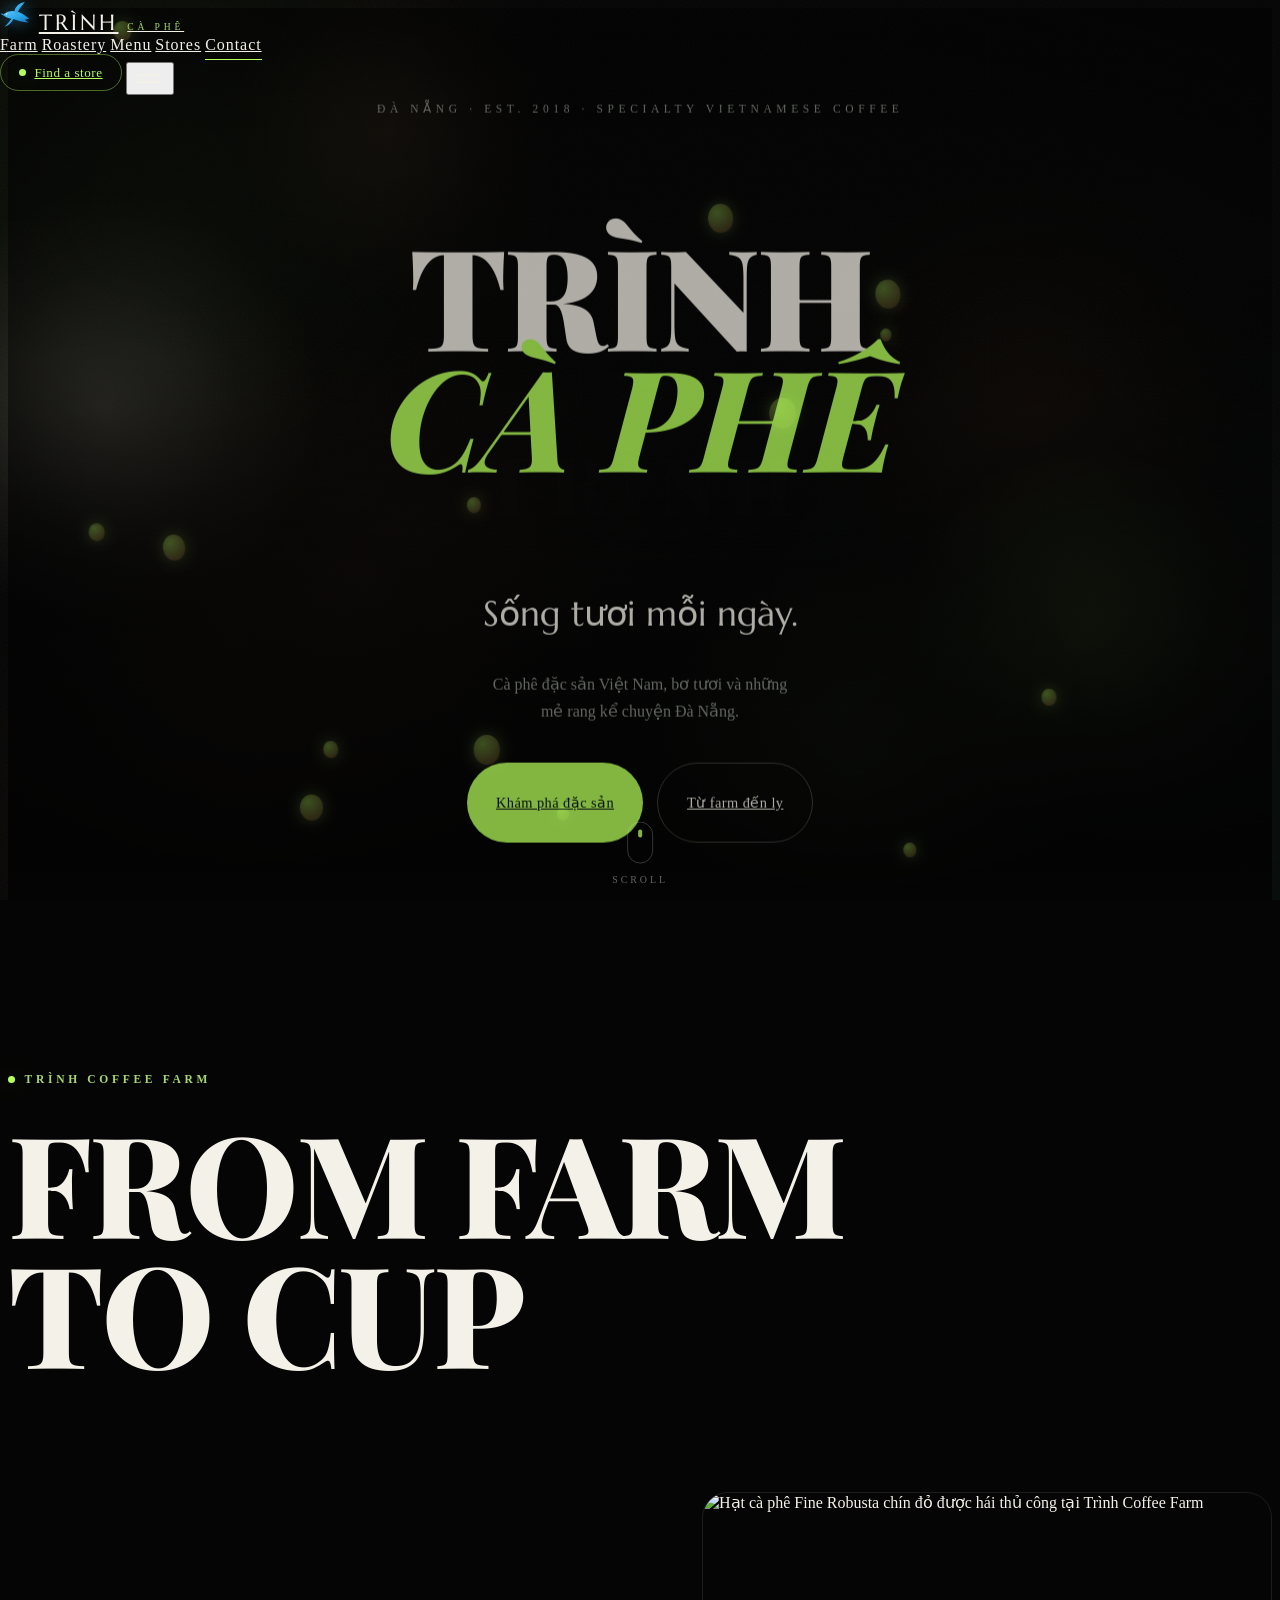
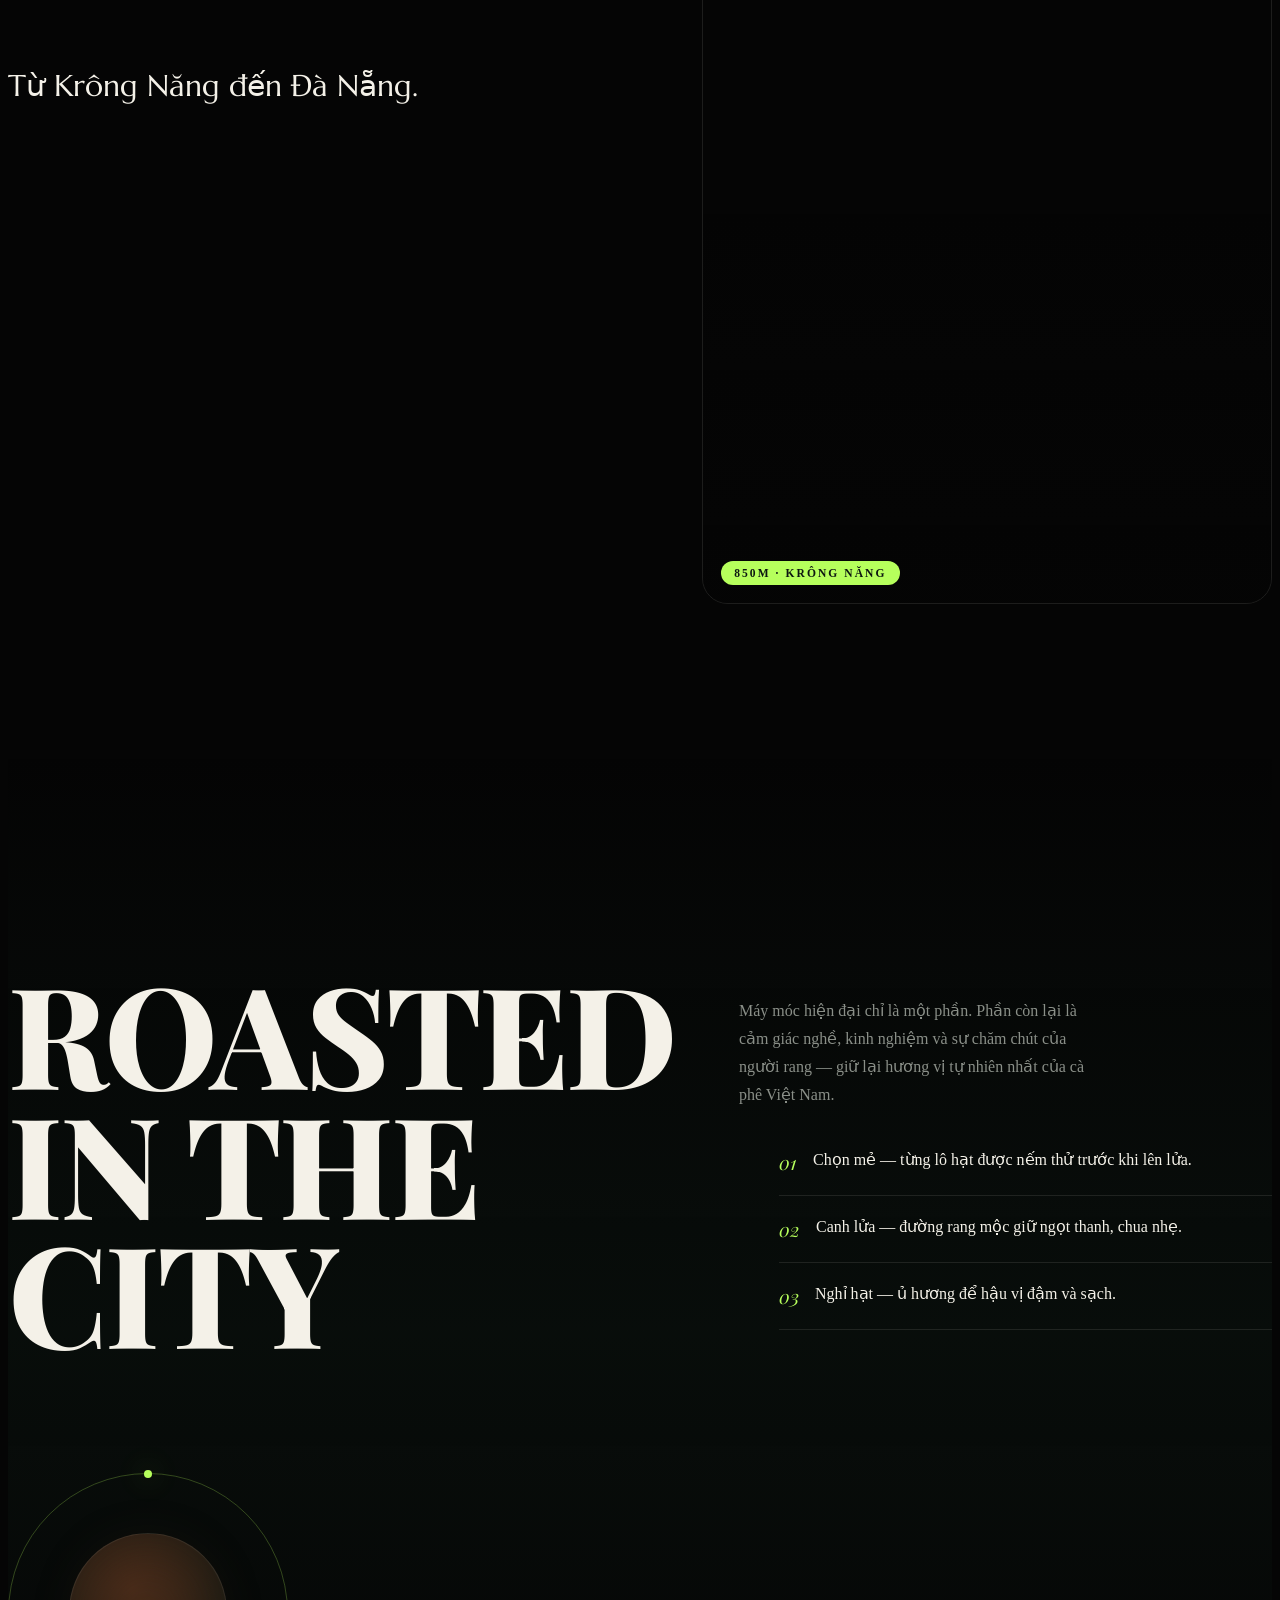
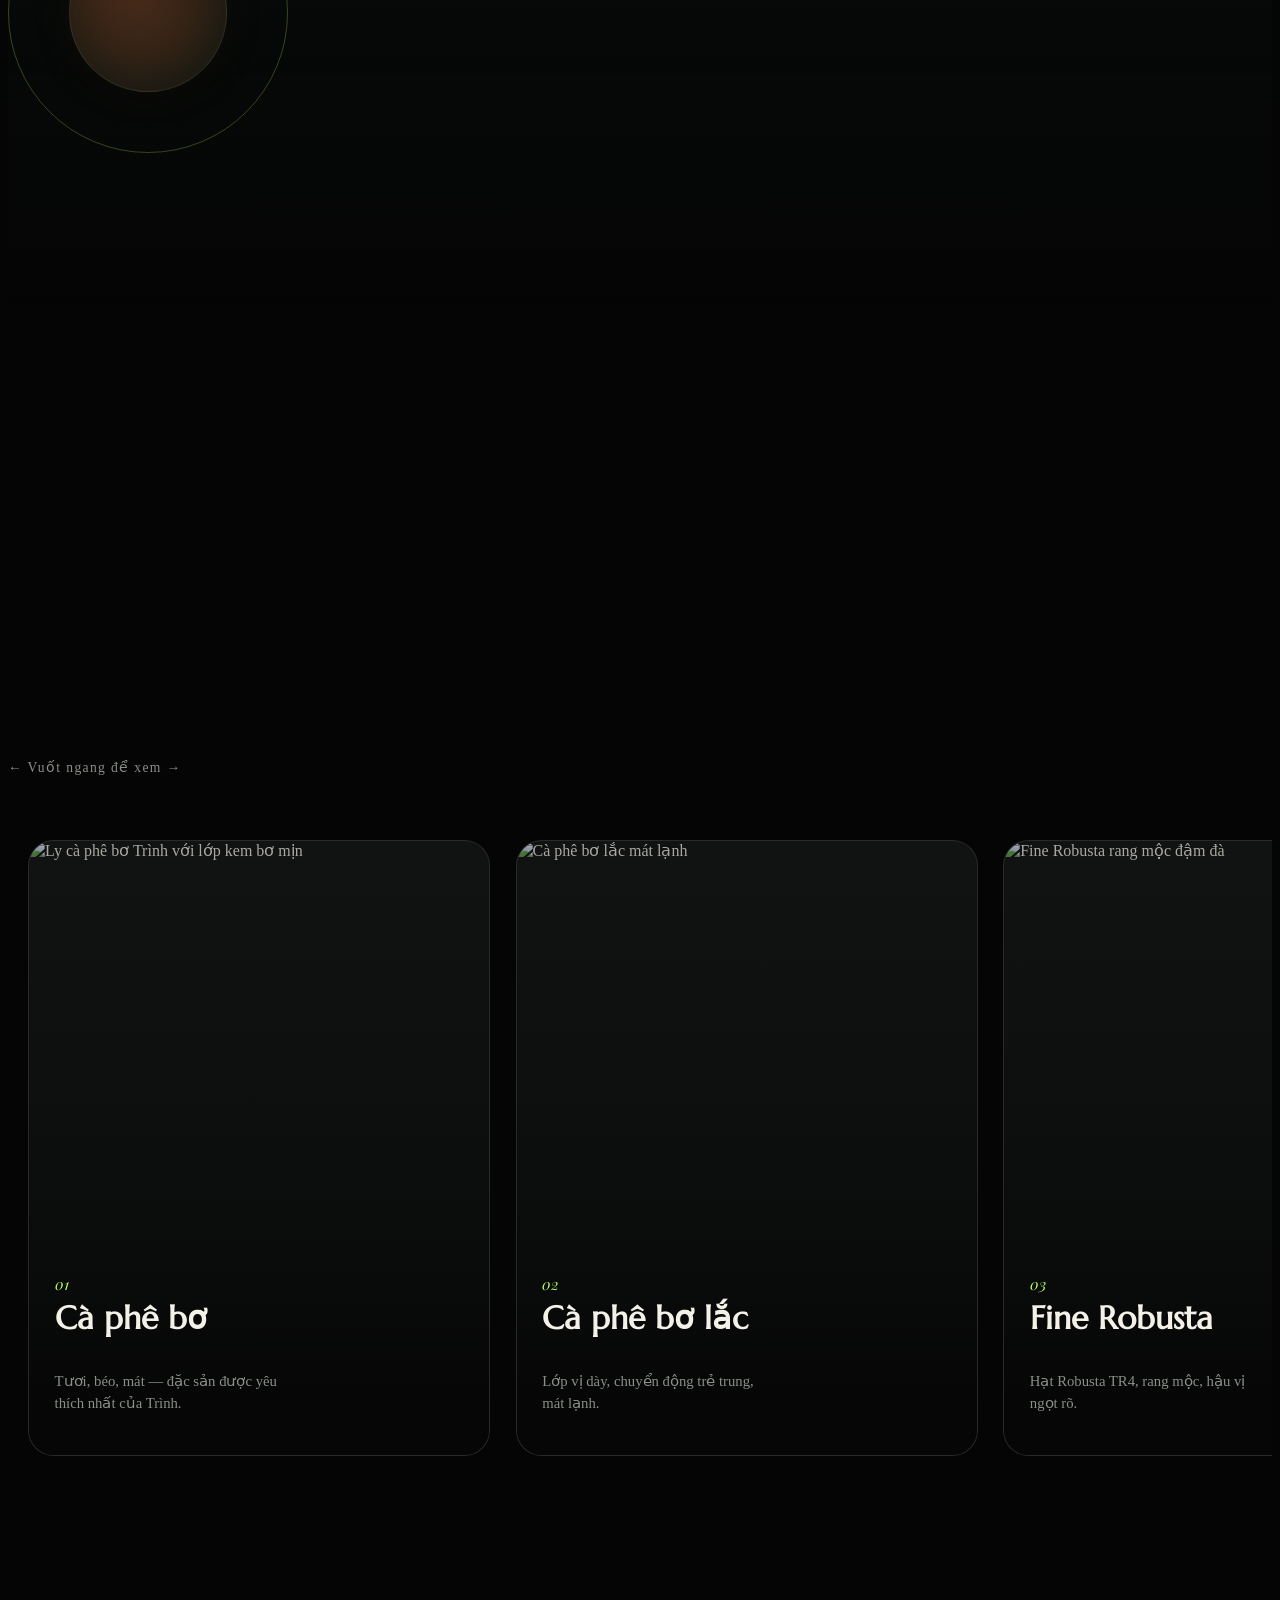
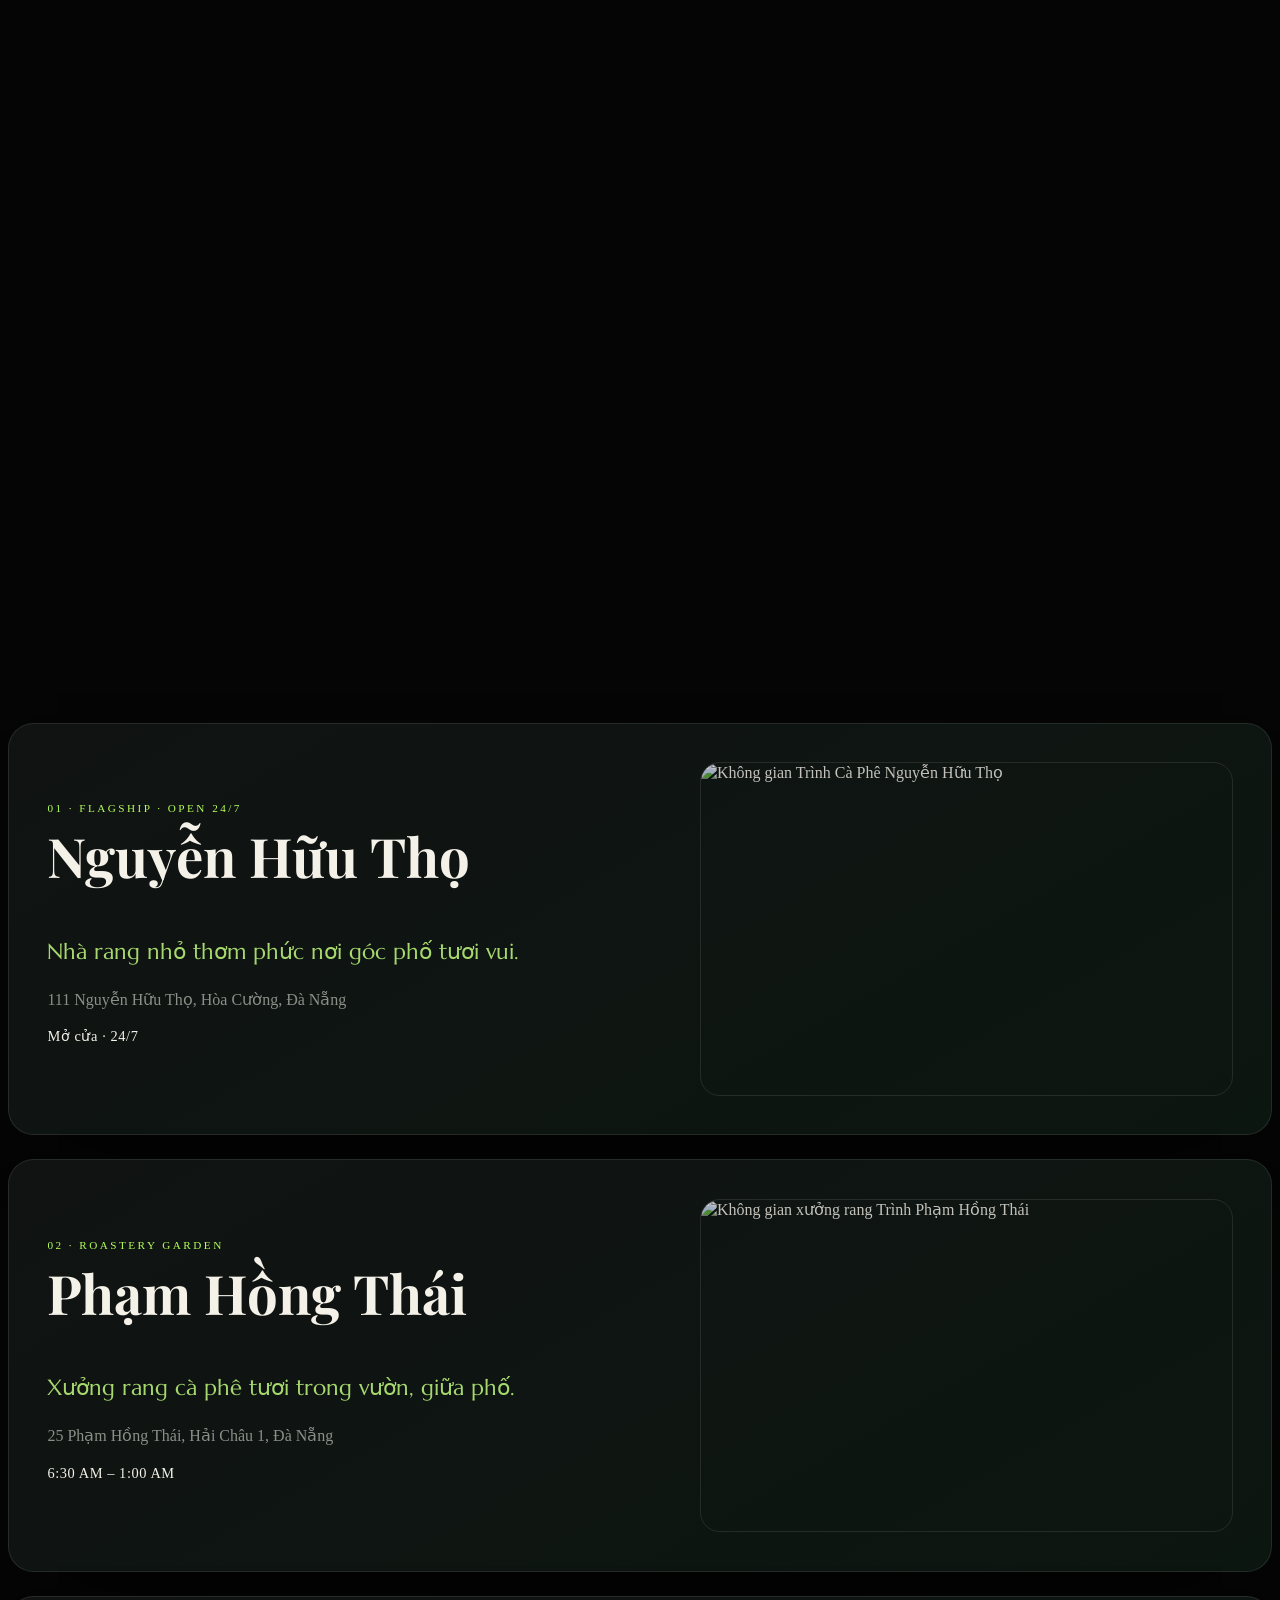
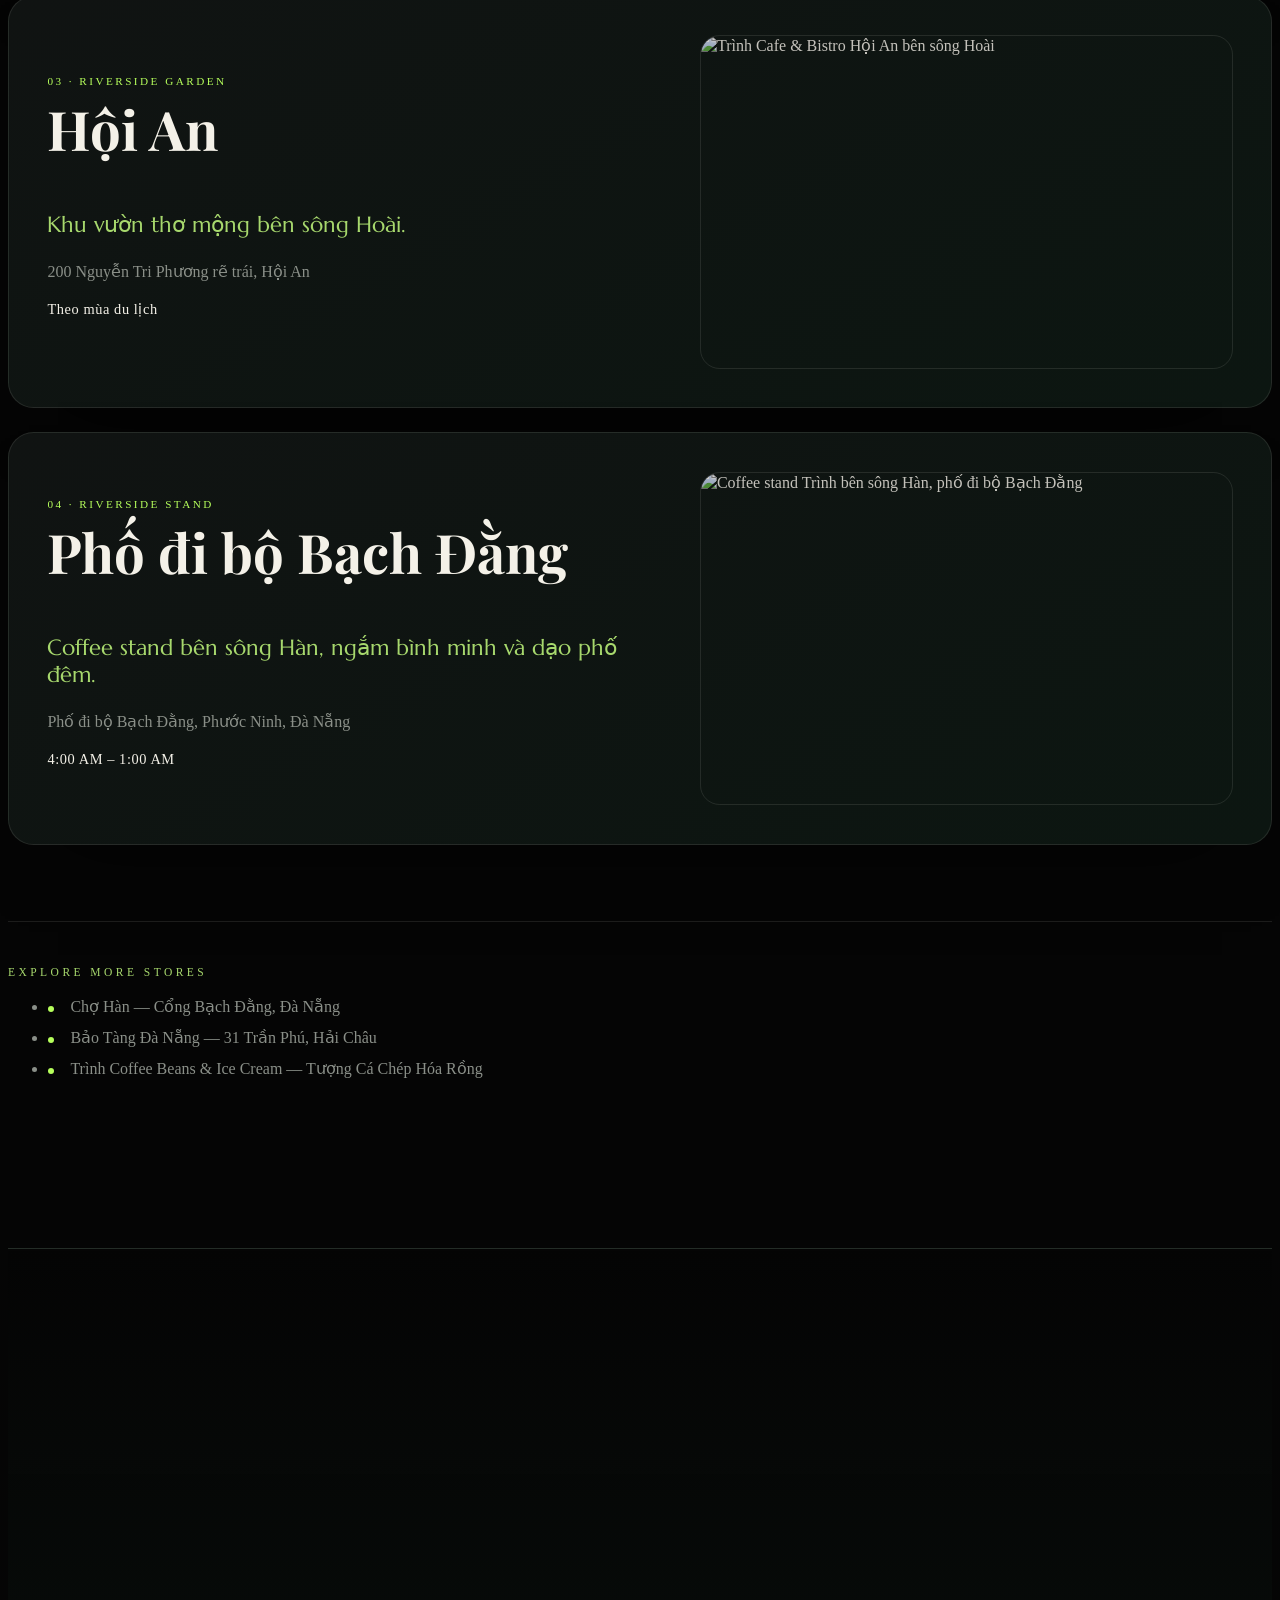
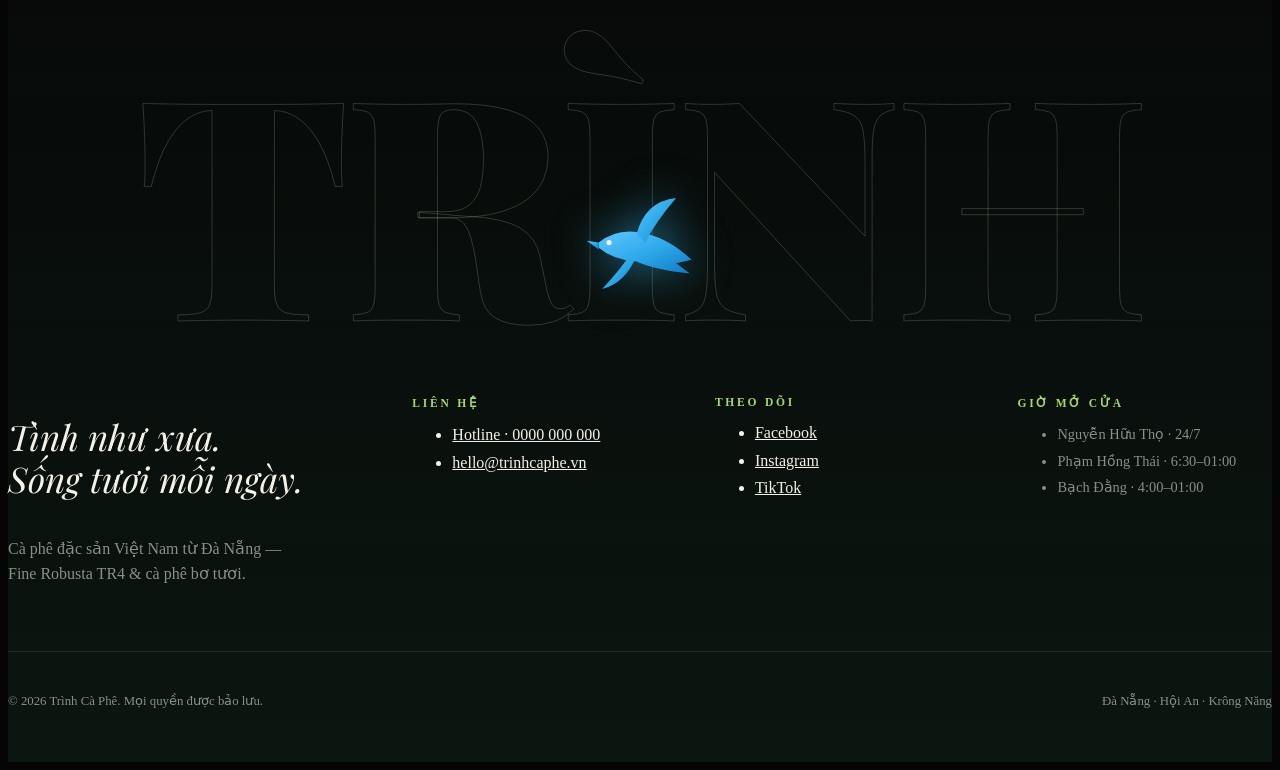
==== trinh-dark/index.html @ ba3a1cd0 "Update logo to Trình blue dove (matches real brand mark) - Redraw bird as flying blue dove (spread w" ====
<!DOCTYPE html>
<html lang="vi" class="dark">
<head>
  <meta charset="UTF-8" />
  <meta name="viewport" content="width=device-width, initial-scale=1.0" />
  <title>TRÌNH CÀ PHÊ — Sống tươi mỗi ngày</title>
  <meta name="description" content="Trình Cà Phê — cà phê đặc sản Việt Nam từ Đà Nẵng. Fine Robusta TR4, cà phê bơ tươi và những mẻ rang mộc kể chuyện. Tình như xưa, sống tươi mỗi ngày." />
  <meta name="theme-color" content="#050505" />

  <!-- Open Graph -->
  <meta property="og:title" content="TRÌNH CÀ PHÊ — Sống tươi mỗi ngày" />
  <meta property="og:description" content="Cà phê đặc sản Việt Nam từ Đà Nẵng. Fine Robusta TR4 · Cà phê bơ tươi." />
  <meta property="og:type" content="website" />

  <!-- Fonts: Playfair Display + Marcellus (display) · Inter (body) -->
  <link rel="preconnect" href="https://fonts.googleapis.com" />
  <link rel="preconnect" href="https://fonts.gstatic.com" crossorigin />
  <link href="https://fonts.googleapis.com/css2?family=Playfair+Display:ital,wght@0,400;0,500;0,600;0,700;0,800;0,900;1,400;1,500&family=Marcellus&family=Inter:wght@300;400;500;600&display=swap" rel="stylesheet" />

  <!-- Tailwind (prototype). Dark mode = class. -->
  <script src="https://cdn.tailwindcss.com"></script>
  <script>
    tailwind.config = {
      darkMode: 'class',
      theme: {
        extend: {
          colors: {
            ink:     { DEFAULT: '#050505', soft: '#101312' },
            moss:    { DEFAULT: '#15251D', deep: '#0C1611' },
            avocado: { neon: '#B6FF5C', soft: '#A7D86D' },
            coffee:  '#4A2C1A',
            cream:   '#F4F1E8',
            muted:   '#8A8F88',
          },
          fontFamily: {
            display: ['"Playfair Display"', 'serif'],
            marcellus: ['Marcellus', 'serif'],
            sans: ['Inter', 'system-ui', 'sans-serif'],
          },
          maxWidth: { content: '1320px' },
        },
      },
    };
  </script>

  <link rel="stylesheet" href="style.css" />
  <!-- No-JS fallback: hide preloader so content is never blocked -->
  <noscript><style>#preloader{display:none!important}[data-fx]{opacity:1!important;transform:none!important}</style></noscript>
</head>

<body class="bg-ink text-cream font-sans antialiased">

  <!-- Skip link -->
  <a href="#hero" class="skip-link">Bỏ qua tới nội dung</a>

  <!-- ============================================================
       SVG SPRITE · Logo con chim xanh đặc trưng (placeholder gốc — thay asset thật sau)
       ============================================================ -->
  <svg style="position:absolute;width:0;height:0;overflow:hidden" aria-hidden="true" focusable="false">
    <defs>
      <linearGradient id="trinhBirdGrad" x1="0" y1="0" x2="1" y2="1">
        <stop offset="0" stop-color="#5CC8FF" />
        <stop offset="0.55" stop-color="#2BA6E8" />
        <stop offset="1" stop-color="#1179C4" />
      </linearGradient>
      <!-- Chim bồ câu xanh đang bay (dựng lại theo logo Trình) -->
      <symbol id="trinh-bird" viewBox="0 0 64 64">
        <!-- cánh dưới (xoè xuống-trái) -->
        <path d="M30 38 Q23 54 10 57 Q21 45 27 36 Z" fill="url(#trinhBirdGrad)" />
        <!-- thân + đầu + đuôi chẻ -->
        <path d="M8 30 Q18 22 31 24 Q47 26 62 40 L53 42 L61 48 Q41 46 30 41 Q16 40 8 33 Z" fill="url(#trinhBirdGrad)" />
        <!-- cánh trên (xoè lên) -->
        <path d="M30 25 Q35 6 53 4 Q41 18 35 30 Z" fill="url(#trinhBirdGrad)" />
        <!-- mỏ -->
        <path d="M8 30 L1 29 L8 34 Z" fill="url(#trinhBirdGrad)" />
        <!-- mắt -->
        <circle cx="14" cy="30" r="1.5" fill="#F4F1E8" />
      </symbol>
    </defs>
  </svg>

  <!-- ============================================================
       0 · PRELOADER
       ============================================================ -->
  <div id="preloader" class="preloader" aria-hidden="true">
    <div class="preloader__inner">
      <span class="preloader__bird" data-preloader-bird>
        <svg viewBox="0 0 64 64"><use href="#trinh-bird"></use></svg>
      </span>
      <div class="preloader__word" data-preloader-word>
        <span>T</span><span>R</span><span>Ì</span><span>N</span><span>H</span>
      </div>
      <div class="preloader__bar"><span data-preloader-bar></span></div>
    </div>
  </div>

  <!-- Ambient neon glow layers + animated coffee/butter blobs (fixed, behind content) -->
  <div class="ambient" aria-hidden="true">
    <canvas class="ambient__fluid" data-fluid></canvas>
    <span class="ambient__glow ambient__glow--1"></span>
    <span class="ambient__glow ambient__glow--2"></span>
    <span class="ambient__grain"></span>
  </div>

  <!-- ============================================================
       1 · HEADER
       ============================================================ -->
  <header id="header" class="site-header" data-header>
    <div class="mx-auto flex max-w-content items-center justify-between px-5 py-4 md:px-10">
      <a href="#hero" class="logo" aria-label="Trình Cà Phê — về đầu trang">
        <span class="logo__bird"><svg viewBox="0 0 64 64"><use href="#trinh-bird"></use></svg></span>
        <span class="logo__mark">TRÌNH</span>
        <span class="logo__sub">CÀ&nbsp;PHÊ</span>
      </a>

      <nav class="hidden items-center gap-9 text-sm md:flex" aria-label="Điều hướng chính">
        <a class="nav-link" href="#farm">Farm</a>
        <a class="nav-link" href="#roastery">Roastery</a>
        <a class="nav-link" href="#menu">Menu</a>
        <a class="nav-link" href="#stores">Stores</a>
        <a class="nav-link" href="#footer">Contact</a>
      </nav>

      <a href="#stores" class="cta-pill hidden md:inline-flex">
        <span class="cta-pill__dot"></span> Find a store
      </a>

      <button id="navToggle" class="nav-toggle md:hidden" aria-label="Mở menu" aria-expanded="false" aria-controls="mobileNav">
        <span></span><span></span>
      </button>
    </div>

    <!-- Mobile nav -->
    <div id="mobileNav" class="mobile-nav md:hidden" hidden>
      <nav class="flex flex-col gap-1 px-6 py-6" aria-label="Menu di động">
        <a class="mobile-nav__link" href="#farm">Farm</a>
        <a class="mobile-nav__link" href="#roastery">Roastery</a>
        <a class="mobile-nav__link" href="#menu">Menu</a>
        <a class="mobile-nav__link" href="#stores">Stores</a>
        <a class="mobile-nav__link" href="#footer">Contact</a>
        <a class="cta-pill mt-4 self-start" href="#stores"><span class="cta-pill__dot"></span> Find a store</a>
      </nav>
    </div>
  </header>

  <main>
    <!-- ============================================================
         2 · HERO
         ============================================================ -->
    <section id="hero" class="hero" data-hero>
      <!-- Background layer (zoom-in parallax) -->
      <div class="hero__bg" data-hero-bg aria-hidden="true">
        <img
          src="https://images.unsplash.com/photo-1447933601403-0c6688de566e?auto=format&fit=crop&w=2000&q=70"
          alt="" width="2000" height="1333" loading="eager" fetchpriority="high" />
        <div class="hero__scrim"></div>
      </div>

      <!-- Floating coffee beans / orbs (parallax particles) -->
      <div class="hero__particles" data-particles aria-hidden="true"></div>

      <!-- Content -->
      <div class="hero__content" data-hero-content>
        <p class="hero__eyebrow" data-fx="fade">Đà Nẵng · Est. 2018 · Specialty Vietnamese Coffee</p>
        <h1 class="hero__title">
          <span class="hero__title-line" data-fx="line">TRÌNH</span>
          <span class="hero__title-line hero__title-line--accent" data-fx="line">CÀ&nbsp;PHÊ</span>
        </h1>
        <p class="hero__slogan" data-fx="fade">Sống tươi mỗi ngày.</p>
        <p class="hero__lede" data-fx="fade">
          Cà phê đặc sản Việt Nam, bơ tươi và những mẻ rang kể chuyện Đà Nẵng.
        </p>
        <div class="hero__actions" data-fx="fade">
          <a href="#menu" class="btn btn--solid">Khám phá đặc sản</a>
          <a href="#farm" class="btn btn--ghost">Từ farm đến ly</a>
        </div>
      </div>

      <div class="hero__scrollcue" data-hero-content aria-hidden="true">
        <span class="hero__scrollcue-track"><span class="hero__scrollcue-dot"></span></span>
        <span class="hero__scrollcue-label">Scroll</span>
      </div>
    </section>

    <!-- ============================================================
         3 · FARM — From farm to cup
         ============================================================ -->
    <section id="farm" class="farm section">
      <div class="mx-auto max-w-content px-5 md:px-10">
        <header class="farm__head">
          <p class="kicker" data-fx="reveal"><span class="kicker__dot"></span> Trình Coffee Farm</p>
          <h2 class="display-xl" data-fx="reveal">
            FROM <span class="text-avocado-neon italic font-display">farm</span><br />TO CUP
          </h2>
        </header>

        <div class="farm__grid">
          <div class="farm__copy" data-reveal-group>
            <p class="lead" data-fx="reveal">Từ Krông Năng đến Đà Nẵng.</p>
            <p class="body" data-fx="reveal">
              Fine Robusta TR4, hái chín đỏ thủ công, sơ chế tự nhiên có lên men yếm khí,
              rồi rang mộc để giữ trọn vị <em>ngọt thanh, chua nhẹ, hậu vị đậm và sạch</em>.
            </p>

            <dl class="spec" data-reveal-group>
              <div class="spec__row" data-fx="reveal"><dt>Giống</dt><dd>Robusta TR4</dd></div>
              <div class="spec__row" data-fx="reveal"><dt>Vùng trồng</dt><dd>Krông Năng, Đắk Lắk</dd></div>
              <div class="spec__row" data-fx="reveal"><dt>Độ cao</dt><dd>~ 850m</dd></div>
              <div class="spec__row" data-fx="reveal"><dt>Thu hái</dt><dd>Chín đỏ thủ công</dd></div>
              <div class="spec__row" data-fx="reveal"><dt>Sơ chế</dt><dd>Tự nhiên · lên men yếm khí</dd></div>
              <div class="spec__row" data-fx="reveal"><dt>Rang</dt><dd>Rang mộc</dd></div>
            </dl>
          </div>

          <div class="farm__media" data-fx="reveal">
            <div class="farm__media-frame" data-parallax="0.12">
              <img
                src="https://images.unsplash.com/photo-1599639668273-01a8a3a3e6f0?auto=format&fit=crop&w=1000&q=70"
                alt="Hạt cà phê Fine Robusta chín đỏ được hái thủ công tại Trình Coffee Farm"
                width="1000" height="1250" loading="lazy" />
              <span class="farm__media-tag" data-parallax="0.28">850m · Krông Năng</span>
            </div>
          </div>
        </div>
      </div>
    </section>

    <!-- ============================================================
         4 · ROASTERY — Roasted in the city
         ============================================================ -->
    <section id="roastery" class="roastery section">
      <div class="mx-auto max-w-content px-5 md:px-10">
        <div class="roastery__grid">
          <div class="roastery__left">
            <p class="kicker" data-fx="reveal"><span class="kicker__dot"></span> Nhà rang nhỏ thơm phức</p>
            <h2 class="display-xl" data-fx="reveal">
              ROASTED<br /><span class="text-avocado-neon italic font-display">in the</span> CITY
            </h2>
            <!-- Drum roaster glow visual -->
            <div class="roaster" data-roaster aria-hidden="true">
              <span class="roaster__ring"></span>
              <span class="roaster__core"></span>
              <span class="roaster__heat"></span>
            </div>
          </div>

          <div class="roastery__right" data-reveal-group>
            <p class="lead" data-fx="reveal">Mỗi mẻ rang là một nhịp thở.</p>
            <p class="body" data-fx="reveal">
              Máy móc hiện đại chỉ là một phần. Phần còn lại là cảm giác nghề, kinh nghiệm
              và sự chăm chút của người rang — giữ lại hương vị tự nhiên nhất của cà phê Việt Nam.
            </p>
            <ul class="roastery__list" data-reveal-group>
              <li data-fx="reveal"><span>01</span> Chọn mẻ — từng lô hạt được nếm thử trước khi lên lửa.</li>
              <li data-fx="reveal"><span>02</span> Canh lửa — đường rang mộc giữ ngọt thanh, chua nhẹ.</li>
              <li data-fx="reveal"><span>03</span> Nghỉ hạt — ủ hương để hậu vị đậm và sạch.</li>
            </ul>
          </div>
        </div>
      </div>
    </section>

    <!-- ============================================================
         5 · MENU — Horizontal scroll
         ============================================================ -->
    <section id="menu" class="menu" data-menu>
      <div class="menu__intro mx-auto max-w-content px-5 md:px-10">
        <p class="kicker" data-fx="reveal"><span class="kicker__dot"></span> Đặc sản của Trình</p>
        <h2 class="display-xl" data-fx="reveal">SIGNATURE</h2>
        <p class="menu__hint md:hidden">← Vuốt ngang để xem →</p>
      </div>

      <!-- Pinned track (desktop) / native scroll-snap (mobile) -->
      <div class="menu__viewport" data-menu-viewport>
        <div class="menu__track" data-menu-track>

          <article class="m-card" style="--tone:#B6FF5C; --tone-ink:#0C1611" data-menu-card>
            <div class="m-card__media"><img src="https://images.unsplash.com/photo-1517701550927-30cf4ba1dba5?auto=format&fit=crop&w=900&q=70" alt="Ly cà phê bơ Trình với lớp kem bơ mịn" width="900" height="1100" loading="lazy" /></div>
            <div class="m-card__body">
              <span class="m-card__index">01</span>
              <h3 class="m-card__title">Cà phê bơ</h3>
              <p class="m-card__desc">Tươi, béo, mát — đặc sản được yêu thích nhất của Trình.</p>
            </div>
          </article>

          <article class="m-card" style="--tone:#A7D86D; --tone-ink:#0C1611" data-menu-card>
            <div class="m-card__media"><img src="https://images.unsplash.com/photo-1461023058943-07fcbe16d735?auto=format&fit=crop&w=900&q=70" alt="Cà phê bơ lắc mát lạnh" width="900" height="1100" loading="lazy" /></div>
            <div class="m-card__body">
              <span class="m-card__index">02</span>
              <h3 class="m-card__title">Cà phê bơ lắc</h3>
              <p class="m-card__desc">Lớp vị dày, chuyển động trẻ trung, mát lạnh.</p>
            </div>
          </article>

          <article class="m-card" style="--tone:#6F4E37; --tone-ink:#F4F1E8" data-menu-card>
            <div class="m-card__media"><img src="https://images.unsplash.com/photo-1514432324607-a09d9b4aefdd?auto=format&fit=crop&w=900&q=70" alt="Fine Robusta rang mộc đậm đà" width="900" height="1100" loading="lazy" /></div>
            <div class="m-card__body">
              <span class="m-card__index">03</span>
              <h3 class="m-card__title">Fine Robusta</h3>
              <p class="m-card__desc">Hạt Robusta TR4, rang mộc, hậu vị ngọt rõ.</p>
            </div>
          </article>

          <article class="m-card" style="--tone:#C9A86A; --tone-ink:#0C1611" data-menu-card>
            <div class="m-card__media"><img src="https://images.unsplash.com/photo-1572490122747-3968b75cc699?auto=format&fit=crop&w=900&q=70" alt="Cà phê muối lớp kem mặn ngọt" width="900" height="1100" loading="lazy" /></div>
            <div class="m-card__body">
              <span class="m-card__index">04</span>
              <h3 class="m-card__title">Cà phê muối</h3>
              <p class="m-card__desc">Mặn ngọt cân bằng, béo mềm, sâu vị.</p>
            </div>
          </article>

          <article class="m-card" style="--tone:#7FB7C4; --tone-ink:#0C1611" data-menu-card>
            <div class="m-card__media"><img src="https://images.unsplash.com/photo-1461023058943-07fcbe16d735?auto=format&fit=crop&w=900&q=70&sat=-40" alt="Cold Brew sạch và tươi" width="900" height="1100" loading="lazy" /></div>
            <div class="m-card__body">
              <span class="m-card__index">05</span>
              <h3 class="m-card__title">Cold Brew</h3>
              <p class="m-card__desc">Sạch, tươi, chua nhẹ, hậu vị dài.</p>
            </div>
          </article>

          <article class="m-card" style="--tone:#E7DCC8; --tone-ink:#0C1611" data-menu-card>
            <div class="m-card__media"><img src="https://images.unsplash.com/photo-1485808191679-5f86510681a2?auto=format&fit=crop&w=900&q=70" alt="Cà phê cốt dừa thơm béo" width="900" height="1100" loading="lazy" /></div>
            <div class="m-card__body">
              <span class="m-card__index">06</span>
              <h3 class="m-card__title">Cà phê cốt dừa</h3>
              <p class="m-card__desc">Thơm béo, gần gũi, đậm chất Việt.</p>
            </div>
          </article>

        </div>
      </div>
    </section>

    <!-- ============================================================
         6 · STORES — Stacking cards
         ============================================================ -->
    <section id="stores" class="stores section">
      <div class="mx-auto max-w-content px-5 md:px-10">
        <header class="stores__head">
          <p class="kicker" data-fx="reveal"><span class="kicker__dot"></span> Hệ thống cửa hàng</p>
          <h2 class="display-xl" data-fx="reveal">Ghé Trình,<br /><span class="text-avocado-neon italic font-display">chạm vào</span> Đà Nẵng</h2>
        </header>

        <div class="stack">
          <article class="store-card" data-stack-card style="--i:0">
            <div class="store-card__inner">
              <div class="store-card__text">
                <span class="store-card__tag">01 · Flagship · Open 24/7</span>
                <h3 class="store-card__name">Nguyễn Hữu Thọ</h3>
                <p class="store-card__concept">Nhà rang nhỏ thơm phức nơi góc phố tươi vui.</p>
                <p class="store-card__addr">111 Nguyễn Hữu Thọ, Hòa Cường, Đà Nẵng</p>
                <p class="store-card__hours">Mở cửa · 24/7</p>
              </div>
              <div class="store-card__media"><img src="https://images.unsplash.com/photo-1554118811-1e0d58224f24?auto=format&fit=crop&w=900&q=70" alt="Không gian Trình Cà Phê Nguyễn Hữu Thọ" width="900" height="640" loading="lazy" /></div>
            </div>
          </article>

          <article class="store-card" data-stack-card style="--i:1">
            <div class="store-card__inner">
              <div class="store-card__text">
                <span class="store-card__tag">02 · Roastery Garden</span>
                <h3 class="store-card__name">Phạm Hồng Thái</h3>
                <p class="store-card__concept">Xưởng rang cà phê tươi trong vườn, giữa phố.</p>
                <p class="store-card__addr">25 Phạm Hồng Thái, Hải Châu 1, Đà Nẵng</p>
                <p class="store-card__hours">6:30 AM – 1:00 AM</p>
              </div>
              <div class="store-card__media"><img src="https://images.unsplash.com/photo-1453614512568-c4024d13c247?auto=format&fit=crop&w=900&q=70" alt="Không gian xưởng rang Trình Phạm Hồng Thái" width="900" height="640" loading="lazy" /></div>
            </div>
          </article>

          <article class="store-card" data-stack-card style="--i:2">
            <div class="store-card__inner">
              <div class="store-card__text">
                <span class="store-card__tag">03 · Riverside Garden</span>
                <h3 class="store-card__name">Hội An</h3>
                <p class="store-card__concept">Khu vườn thơ mộng bên sông Hoài.</p>
                <p class="store-card__addr">200 Nguyễn Tri Phương rẽ trái, Hội An</p>
                <p class="store-card__hours">Theo mùa du lịch</p>
              </div>
              <div class="store-card__media"><img src="https://images.unsplash.com/photo-1559925393-8be0ec4767c8?auto=format&fit=crop&w=900&q=70" alt="Trình Cafe &amp; Bistro Hội An bên sông Hoài" width="900" height="640" loading="lazy" /></div>
            </div>
          </article>

          <article class="store-card" data-stack-card style="--i:3">
            <div class="store-card__inner">
              <div class="store-card__text">
                <span class="store-card__tag">04 · Riverside Stand</span>
                <h3 class="store-card__name">Phố đi bộ Bạch Đằng</h3>
                <p class="store-card__concept">Coffee stand bên sông Hàn, ngắm bình minh và dạo phố đêm.</p>
                <p class="store-card__addr">Phố đi bộ Bạch Đằng, Phước Ninh, Đà Nẵng</p>
                <p class="store-card__hours">4:00 AM – 1:00 AM</p>
              </div>
              <div class="store-card__media"><img src="https://images.unsplash.com/photo-1442975631115-c4f7b05b8a2c?auto=format&fit=crop&w=900&q=70" alt="Coffee stand Trình bên sông Hàn, phố đi bộ Bạch Đằng" width="900" height="640" loading="lazy" /></div>
            </div>
          </article>
        </div>

        <!-- Explore more stores -->
        <div class="stores__more" data-fx="reveal">
          <p class="stores__more-label">Explore more stores</p>
          <ul class="stores__more-list">
            <li>Chợ Hàn — Cổng Bạch Đằng, Đà Nẵng</li>
            <li>Bảo Tàng Đà Nẵng — 31 Trần Phú, Hải Châu</li>
            <li>Trình Coffee Beans &amp; Ice Cream — Tượng Cá Chép Hóa Rồng</li>
          </ul>
        </div>
      </div>
    </section>
  </main>

  <!-- ============================================================
       7 · FOOTER
       ============================================================ -->
  <footer id="footer" class="footer">
    <div class="mx-auto max-w-content px-5 md:px-10">
      <p class="footer__giant" data-fx="reveal">
        <span class="footer__bird"><svg viewBox="0 0 64 64"><use href="#trinh-bird"></use></svg></span>
        TRÌNH
      </p>

      <div class="footer__grid">
        <div class="footer__brand">
          <p class="footer__motto">Tình như xưa.<br />Sống tươi mỗi ngày.</p>
          <p class="footer__desc">Cà phê đặc sản Việt Nam từ Đà Nẵng — Fine Robusta TR4 &amp; cà phê bơ tươi.</p>
        </div>

        <div class="footer__col">
          <h4 class="footer__h">Liên hệ</h4>
          <ul>
            <li><a class="footer__link" href="tel:+84000000000">Hotline · 0000 000 000</a></li>
            <li><a class="footer__link" href="mailto:hello@trinhcaphe.vn">hello@trinhcaphe.vn</a></li>
          </ul>
        </div>

        <div class="footer__col">
          <h4 class="footer__h">Theo dõi</h4>
          <ul>
            <li><a class="footer__link" href="#" rel="noopener">Facebook</a></li>
            <li><a class="footer__link" href="#" rel="noopener">Instagram</a></li>
            <li><a class="footer__link" href="#" rel="noopener">TikTok</a></li>
          </ul>
        </div>

        <div class="footer__col">
          <h4 class="footer__h">Giờ mở cửa</h4>
          <ul>
            <li class="footer__muted">Nguyễn Hữu Thọ · 24/7</li>
            <li class="footer__muted">Phạm Hồng Thái · 6:30–01:00</li>
            <li class="footer__muted">Bạch Đằng · 4:00–01:00</li>
          </ul>
        </div>
      </div>

      <div class="footer__base">
        <p>© 2026 Trình Cà Phê. Mọi quyền được bảo lưu.</p>
        <p>Đà Nẵng · Hội An · Krông Năng</p>
      </div>
    </div>
  </footer>

  <!-- Scripts -->
  <script src="https://cdnjs.cloudflare.com/ajax/libs/gsap/3.12.5/gsap.min.js" defer></script>
  <script src="https://cdnjs.cloudflare.com/ajax/libs/gsap/3.12.5/ScrollTrigger.min.js" defer></script>
  <script src="https://cdn.jsdelivr.net/npm/@studio-freight/lenis@1.0.42/dist/lenis.min.js" defer></script>
  <script src="main.js" defer></script>
</body>
</html>
---- trinh-dark/style.css ----
/* ============================================================================
   TRÌNH CÀ PHÊ — Immersive Dark Mode / Techwear Premium
   style.css  ·  tokens → base → components → sections → motion → responsive
   ============================================================================ */

/* ---------- 1 · DESIGN TOKENS ---------- */
:root {
  /* Palette */
  --ink:           #050505;
  --ink-soft:      #101312;
  --moss:          #15251D;
  --moss-deep:     #0C1611;
  --avocado-neon:  #B6FF5C;
  --avocado-soft:  #A7D86D;
  --coffee:        #4A2C1A;
  --cream:         #F4F1E8;
  --muted:         #8A8F88;

  /* Typographic scale (clamp = fluid) */
  --fs-display: clamp(3.2rem, 11vw, 11rem);
  --fs-h2:      clamp(2.4rem, 6.5vw, 6rem);
  --fs-lead:    clamp(1.25rem, 2.4vw, 1.9rem);
  --fs-body:    clamp(1rem, 1.2vw, 1.125rem);

  /* Motion */
  --ease-out: cubic-bezier(0.22, 1, 0.36, 1);
  --ease-io:  cubic-bezier(0.65, 0, 0.35, 1);
  --dur-fast: 200ms;
  --dur-base: 360ms;
  --dur-slow: 620ms;

  /* Rhythm */
  --section-y: clamp(6rem, 12vw, 11rem);
  --radius:    clamp(1rem, 2vw, 1.75rem);

  /* Effects */
  --glow-neon: 0 0 28px rgba(182, 255, 92, 0.45);
  --hairline:  1px solid rgba(244, 241, 232, 0.10);
}

/* ---------- 2 · BASE / RESET ---------- */
* { -webkit-tap-highlight-color: transparent; }
html { scroll-behavior: smooth; }
body {
  background: var(--ink);
  color: var(--cream);
  text-rendering: optimizeLegibility;
  overflow-x: hidden;
}
img { display: block; max-width: 100%; }
::selection { background: var(--avocado-neon); color: var(--moss-deep); }

/* When JS is on we manage scroll; lock until preloader finishes */
body.is-loading { overflow: hidden; height: 100%; }

/* Custom scrollbar (subtle) */
* { scrollbar-width: thin; scrollbar-color: rgba(182,255,92,0.3) transparent; }
*::-webkit-scrollbar { width: 9px; height: 9px; }
*::-webkit-scrollbar-thumb { background: rgba(182,255,92,0.25); border-radius: 99px; }

/* Focus + skip link (a11y) */
:where(a, button, [tabindex]):focus-visible {
  outline: 2px solid var(--avocado-neon);
  outline-offset: 3px;
  border-radius: 4px;
}
.skip-link {
  position: fixed; left: 1rem; top: -120%; z-index: 2000;
  background: var(--avocado-neon); color: var(--moss-deep);
  padding: 0.75rem 1.25rem; border-radius: 0.75rem;
  font-weight: 600; font-size: 0.875rem;
  transition: top var(--dur-base) var(--ease-out);
}
.skip-link:focus { top: 1rem; }

/* ---------- 3 · TYPOGRAPHY HELPERS ---------- */
.display-xl {
  font-family: 'Playfair Display', serif;
  font-weight: 800;
  font-size: var(--fs-display);
  line-height: 0.92;
  letter-spacing: -0.02em;
  text-transform: uppercase;
}
.kicker {
  display: inline-flex; align-items: center; gap: 0.6rem;
  font-size: 0.72rem; font-weight: 600;
  letter-spacing: 0.32em; text-transform: uppercase;
  color: var(--avocado-soft);
}
.kicker__dot {
  width: 7px; height: 7px; border-radius: 50%;
  background: var(--avocado-neon); box-shadow: var(--glow-neon);
}
.lead { font-family: 'Marcellus', serif; font-size: var(--fs-lead); line-height: 1.25; color: var(--cream); }
.body { font-size: var(--fs-body); line-height: 1.75; color: var(--muted); max-width: 46ch; }
.body em { color: var(--cream); font-style: normal; border-bottom: 1px solid rgba(182,255,92,0.4); }

.section { padding-block: var(--section-y); position: relative; }

/* ---------- BRAND BIRD (logo con chim xanh) ---------- */
.logo__bird { display: inline-flex; width: 30px; height: 30px; }
.logo__bird svg { width: 100%; height: 100%; filter: drop-shadow(0 0 8px rgba(56,189,248,0.55)); transition: transform var(--dur-base) var(--ease-out); }
.logo:hover .logo__bird svg { transform: translateY(-2px) rotate(-6deg); }

/* ---------- 4 · AMBIENT BACKGROUND ---------- */
.ambient { position: fixed; inset: 0; z-index: 0; pointer-events: none; overflow: hidden; }
.ambient__fluid { position: absolute; inset: 0; width: 100%; height: 100%; opacity: 0.55; }
.ambient__glow {
  position: absolute; border-radius: 50%; filter: blur(120px); opacity: 0.5;
  will-change: transform;
}
.ambient__glow--1 { width: 46vw; height: 46vw; left: -10vw; top: -8vw;
  background: radial-gradient(circle, rgba(182,255,92,0.20), transparent 70%); }
.ambient__glow--2 { width: 50vw; height: 50vw; right: -14vw; bottom: -10vw;
  background: radial-gradient(circle, rgba(21,37,29,0.9), transparent 70%); }
.ambient__grain {
  position: absolute; inset: 0; opacity: 0.05; mix-blend-mode: overlay;
  background-image: url("data:image/svg+xml,%3Csvg xmlns='http://www.w3.org/2000/svg' width='120' height='120'%3E%3Cfilter id='n'%3E%3CfeTurbulence type='fractalNoise' baseFrequency='0.85' numOctaves='3'/%3E%3C/filter%3E%3Crect width='100%25' height='100%25' filter='url(%23n)'/%3E%3C/svg%3E");
}
main, .site-header, .footer { position: relative; z-index: 1; }

/* ---------- 5 · PRELOADER ---------- */
.preloader {
  position: fixed; inset: 0; z-index: 3000;
  display: grid; place-items: center;
  background: var(--ink);
}
.preloader__inner { display: flex; flex-direction: column; align-items: center; gap: 1.2rem; }
.preloader__bird { width: 64px; height: 64px; opacity: 0; transform: translateY(10px) scale(0.8); }
.preloader__bird svg { width: 100%; height: 100%; filter: drop-shadow(0 0 16px rgba(56,189,248,0.6)); }
.preloader__word {
  display: flex; gap: 0.1em;
  font-family: 'Playfair Display', serif; font-weight: 800;
  font-size: clamp(2.6rem, 9vw, 5rem); letter-spacing: 0.04em; color: var(--cream);
}
.preloader__word span { opacity: 0; transform: translateY(0.5em); display: inline-block; }
.preloader__bead {
  width: 10px; height: 10px; border-radius: 50%;
  background: var(--avocado-neon); box-shadow: var(--glow-neon);
}
.preloader__bar { width: min(220px, 50vw); height: 2px; background: rgba(244,241,232,0.12); overflow: hidden; border-radius: 99px; }
.preloader__bar span { display: block; height: 100%; width: 0; background: var(--avocado-neon); box-shadow: var(--glow-neon); }
.preloader.is-done { pointer-events: none; }

/* ---------- 6 · HEADER ---------- */
.site-header {
  position: fixed; inset-inline: 0; top: 0; z-index: 100;
  transition: background var(--dur-base) var(--ease-out), backdrop-filter var(--dur-base);
}
.site-header.is-scrolled {
  background: rgba(5, 5, 5, 0.55);
  backdrop-filter: blur(14px) saturate(140%);
  border-bottom: var(--hairline);
}
.site-header.is-hidden { transform: translateY(-100%); transition: transform var(--dur-base) var(--ease-out); }

.logo { display: flex; align-items: baseline; gap: 0.55rem; color: var(--cream); }
.logo__mark { font-family: 'Marcellus', serif; font-size: 1.4rem; letter-spacing: 0.14em; }
.logo__sub { font-size: 0.6rem; letter-spacing: 0.4em; color: var(--avocado-soft); text-transform: uppercase; }

.nav-link {
  position: relative; color: var(--cream); letter-spacing: 0.06em;
  transition: color var(--dur-fast) var(--ease-out);
}
.nav-link::after {
  content: ""; position: absolute; left: 0; bottom: -7px; height: 1.5px; width: 100%;
  background: var(--avocado-neon); transform: scaleX(0); transform-origin: left;
  transition: transform var(--dur-base) var(--ease-out);
}
.nav-link:hover { color: var(--avocado-neon); }
.nav-link:hover::after, .nav-link.is-active::after { transform: scaleX(1); }

.cta-pill {
  display: inline-flex; align-items: center; gap: 0.5rem;
  padding: 0.6rem 1.15rem; border-radius: 99px;
  border: 1px solid rgba(182,255,92,0.4); color: var(--avocado-neon);
  font-size: 0.82rem; font-weight: 500; letter-spacing: 0.04em;
  transition: background var(--dur-fast) var(--ease-out), color var(--dur-fast), transform var(--dur-fast);
}
.cta-pill__dot { width: 7px; height: 7px; border-radius: 50%; background: var(--avocado-neon); box-shadow: var(--glow-neon); }
.cta-pill:hover { background: var(--avocado-neon); color: var(--moss-deep); transform: translateY(-1px); }
.cta-pill:hover .cta-pill__dot { background: var(--moss-deep); box-shadow: none; }

.nav-toggle { display: inline-flex; flex-direction: column; gap: 5px; padding: 10px; }
.nav-toggle span { width: 24px; height: 2px; background: var(--cream); transition: transform var(--dur-base) var(--ease-out), opacity var(--dur-fast); }
.nav-toggle[aria-expanded="true"] span:first-child { transform: translateY(7px) rotate(45deg); }
.nav-toggle[aria-expanded="true"] span:last-child { transform: translateY(-0px) rotate(-45deg); }

.mobile-nav {
  background: rgba(5,5,5,0.96); backdrop-filter: blur(16px);
  border-top: var(--hairline);
  animation: navDrop var(--dur-base) var(--ease-out);
}
@keyframes navDrop { from { opacity: 0; transform: translateY(-10px); } to { opacity: 1; transform: none; } }
.mobile-nav__link {
  font-family: 'Marcellus', serif; font-size: 1.5rem; color: var(--cream);
  padding: 0.7rem 0; border-bottom: var(--hairline);
}
.mobile-nav__link:active { color: var(--avocado-neon); }

/* ---------- 7 · BUTTONS ---------- */
.btn {
  display: inline-flex; align-items: center; justify-content: center;
  padding: 0.95rem 1.8rem; border-radius: 99px;
  font-size: 0.9rem; font-weight: 500; letter-spacing: 0.03em;
  transition: transform var(--dur-fast) var(--ease-out), background var(--dur-fast), color var(--dur-fast), box-shadow var(--dur-fast);
  min-height: 48px;
}
.btn--solid { background: var(--avocado-neon); color: var(--moss-deep); box-shadow: 0 0 0 rgba(182,255,92,0); }
.btn--solid:hover { transform: translateY(-2px); box-shadow: 0 12px 40px -12px rgba(182,255,92,0.6); }
.btn--ghost { border: 1px solid rgba(244,241,232,0.25); color: var(--cream); }
.btn--ghost:hover { border-color: var(--avocado-neon); color: var(--avocado-neon); transform: translateY(-2px); }

/* ---------- 8 · HERO ---------- */
.hero { position: relative; height: 100svh; min-height: 600px; overflow: hidden; display: grid; }
.hero__bg { position: absolute; inset: 0; z-index: 0; will-change: transform; transform: scale(1.06); }
.hero__bg img { width: 100%; height: 100%; object-fit: cover; }
.hero__scrim {
  position: absolute; inset: 0;
  background:
    radial-gradient(120% 90% at 50% 30%, transparent 30%, rgba(5,5,5,0.55) 75%, var(--ink) 100%),
    linear-gradient(to bottom, rgba(5,5,5,0.6), rgba(5,5,5,0.35) 40%, var(--ink));
}
.hero__particles { position: absolute; inset: 0; z-index: 1; pointer-events: none; }
.bean {
  position: absolute; border-radius: 50% 50% 48% 52%;
  background: radial-gradient(circle at 35% 30%, rgba(182,255,92,0.5), rgba(74,44,26,0.85));
  box-shadow: 0 0 14px rgba(182,255,92,0.25); opacity: 0.6; will-change: transform;
}

.hero__content {
  position: relative; z-index: 2; place-self: center; text-align: center;
  padding: 0 1.25rem; max-width: 1100px; margin-inline: auto;
}
.hero__eyebrow { font-size: 0.72rem; letter-spacing: 0.4em; text-transform: uppercase; color: var(--muted); margin-bottom: 1.4rem; }
.hero__title {
  font-family: 'Playfair Display', serif; font-weight: 900;
  font-size: var(--fs-display); line-height: 0.86; letter-spacing: -0.02em;
}
.hero__title-line { display: block; }
.hero__title-line--accent { color: var(--avocado-neon); font-style: italic; font-weight: 800; }
.hero__slogan { font-family: 'Marcellus', serif; font-size: clamp(1.3rem, 3vw, 2.2rem); margin-top: 1.5rem; color: var(--cream); }
.hero__lede { color: var(--muted); max-width: 40ch; margin: 1rem auto 0; line-height: 1.7; }
.hero__actions { display: flex; flex-wrap: wrap; gap: 0.9rem; justify-content: center; margin-top: 2.4rem; }

.hero__scrollcue { position: absolute; z-index: 2; bottom: 2rem; left: 50%; transform: translateX(-50%); display: flex; flex-direction: column; align-items: center; gap: 0.6rem; color: var(--muted); }
.hero__scrollcue-track { width: 24px; height: 40px; border: 1.5px solid rgba(244,241,232,0.3); border-radius: 99px; display: grid; }
.hero__scrollcue-dot { width: 4px; height: 8px; border-radius: 99px; background: var(--avocado-neon); justify-self: center; align-self: start; margin-top: 7px; animation: cue 1.6s var(--ease-out) infinite; }
.hero__scrollcue-label { font-size: 0.62rem; letter-spacing: 0.3em; text-transform: uppercase; }
@keyframes cue { 0%,100% { transform: translateY(0); opacity: 1; } 50% { transform: translateY(9px); opacity: 0.3; } }

/* ---------- 9 · FARM ---------- */
.farm__head { margin-bottom: clamp(2.5rem, 6vw, 5rem); }
.farm__head .display-xl { margin-top: 1.2rem; }
.farm__grid { display: grid; gap: clamp(2.5rem, 5vw, 5rem); grid-template-columns: 1fr; align-items: center; }
.farm__copy .lead { margin-bottom: 1.2rem; }
.farm__copy .body { margin-bottom: 2.2rem; }
.spec { display: grid; grid-template-columns: 1fr; gap: 0; border-top: var(--hairline); }
.spec__row { display: flex; justify-content: space-between; gap: 1rem; padding: 0.95rem 0; border-bottom: var(--hairline); }
.spec__row dt { color: var(--muted); font-size: 0.85rem; letter-spacing: 0.08em; text-transform: uppercase; }
.spec__row dd { color: var(--cream); font-family: 'Marcellus', serif; font-size: 1.05rem; text-align: right; }

.farm__media-frame { position: relative; border-radius: var(--radius); overflow: hidden; border: var(--hairline); will-change: transform; }
.farm__media-frame img { width: 100%; height: 100%; object-fit: cover; aspect-ratio: 4/5; }
.farm__media-frame::after { content: ""; position: absolute; inset: 0; background: linear-gradient(to top, rgba(5,5,5,0.5), transparent 55%); }
.farm__media-tag {
  position: absolute; left: 1.1rem; bottom: 1.1rem; z-index: 2;
  font-size: 0.72rem; letter-spacing: 0.18em; text-transform: uppercase; color: var(--moss-deep);
  background: var(--avocado-neon); padding: 0.4rem 0.85rem; border-radius: 99px; font-weight: 600;
}

/* ---------- 10 · ROASTERY ---------- */
.roastery { background: linear-gradient(180deg, transparent, rgba(12,22,17,0.5), transparent); }
.roastery__grid { display: grid; gap: clamp(2.5rem, 5vw, 5rem); grid-template-columns: 1fr; }
.roastery__left .display-xl { margin-top: 1.2rem; }
.roastery__right .lead { margin-bottom: 1.1rem; }
.roastery__right .body { margin-bottom: 2.4rem; }
.roastery__list { display: grid; gap: 1.1rem; }
.roastery__list li {
  display: grid; grid-template-columns: auto 1fr; gap: 1rem; align-items: start;
  padding-bottom: 1.1rem; border-bottom: var(--hairline);
  color: var(--cream); line-height: 1.6;
}
.roastery__list span { font-family: 'Playfair Display', serif; font-style: italic; color: var(--avocado-neon); font-size: 1.2rem; }

/* Drum roaster glow */
.roaster { position: relative; width: min(280px, 70vw); aspect-ratio: 1; margin-top: 3rem; display: grid; place-items: center; }
.roaster__ring { position: absolute; inset: 0; border-radius: 50%; border: 1px solid rgba(182,255,92,0.25); animation: spin 14s linear infinite; }
.roaster__ring::before { content: ""; position: absolute; top: -4px; left: 50%; width: 8px; height: 8px; border-radius: 50%; background: var(--avocado-neon); box-shadow: var(--glow-neon); transform: translateX(-50%); }
.roaster__core { width: 56%; height: 56%; border-radius: 50%; background: radial-gradient(circle at 40% 35%, rgba(74,44,26,0.95), rgba(12,22,17,0.9)); border: 1px solid rgba(244,241,232,0.08); }
.roaster__heat { position: absolute; inset: 18%; border-radius: 50%; background: radial-gradient(circle, rgba(74,44,26,0.6), transparent 65%); filter: blur(20px); animation: heat 3.4s var(--ease-io) infinite; }
@keyframes spin { to { transform: rotate(360deg); } }
@keyframes heat { 0%,100% { opacity: 0.45; } 50% { opacity: 0.85; } }

/* ---------- 11 · MENU (horizontal scroll) ---------- */
.menu { padding-block: var(--section-y); overflow: hidden; }
.menu__intro { margin-bottom: clamp(2rem, 5vw, 4rem); }
.menu__intro .display-xl { margin-top: 1rem; }
.menu__hint { margin-top: 1rem; color: var(--muted); font-size: 0.85rem; letter-spacing: 0.1em; }

.menu__viewport { width: 100%; }
.menu__track { display: flex; gap: clamp(1rem, 2vw, 1.75rem); padding-inline: max(1.25rem, calc((100vw - 1320px) / 2 + 1.25rem)); }

.m-card {
  position: relative; flex: 0 0 auto;
  width: min(82vw, 360px); aspect-ratio: 3/4;
  border-radius: var(--radius); overflow: hidden;
  background: var(--ink-soft); border: var(--hairline);
  transition: transform var(--dur-base) var(--ease-out), border-color var(--dur-base);
}
.m-card__media { position: absolute; inset: 0; }
.m-card__media img { width: 100%; height: 100%; object-fit: cover; transition: transform var(--dur-slow) var(--ease-out); filter: saturate(0.85) brightness(0.7); }
.m-card::after { content: ""; position: absolute; inset: 0; background: linear-gradient(to top, rgba(5,5,5,0.92) 8%, rgba(5,5,5,0.25) 55%, transparent); transition: background var(--dur-base); }
.m-card__body { position: absolute; inset: auto 0 0 0; z-index: 2; padding: 1.6rem; }
.m-card__index { font-family: 'Playfair Display', serif; font-style: italic; color: var(--avocado-neon); font-size: 0.95rem; }
.m-card__title { font-family: 'Marcellus', serif; font-size: clamp(1.5rem, 2.5vw, 2rem); margin-top: 0.25rem; color: var(--cream); transition: color var(--dur-base), text-shadow var(--dur-base); }
.m-card__desc { margin-top: 0.6rem; color: var(--muted); font-size: 0.92rem; line-height: 1.5; max-width: 32ch; transition: color var(--dur-base); }

/* Hover: image zoom, title glow, tone wash (UX: state-clarity) */
@media (hover: hover) {
  .m-card:hover { transform: translateY(-6px); border-color: color-mix(in srgb, var(--tone) 60%, transparent); }
  .m-card:hover .m-card__media img { transform: scale(1.07); filter: saturate(1) brightness(0.85); }
  .m-card:hover::after { background: linear-gradient(to top, color-mix(in srgb, var(--tone) 30%, rgba(5,5,5,0.9)) 8%, rgba(5,5,5,0.3) 60%, transparent); }
  .m-card:hover .m-card__title { color: var(--tone); text-shadow: 0 0 22px color-mix(in srgb, var(--tone) 60%, transparent); }
  .m-card:hover .m-card__desc { color: var(--cream); }
}

/* Mobile fallback: native horizontal scroll-snap */
.menu__track { scroll-snap-type: x mandatory; }
.m-card { scroll-snap-align: center; }
@media (max-width: 1023px) {
  .menu__viewport { overflow-x: auto; -webkit-overflow-scrolling: touch; scrollbar-width: none; }
  .menu__viewport::-webkit-scrollbar { display: none; }
  .menu__track { padding-bottom: 0.5rem; }
}

/* ---------- 12 · STORES (stacking cards) ---------- */
.stores__head { margin-bottom: clamp(2.5rem, 6vw, 5rem); }
.stores__head .display-xl { margin-top: 1.1rem; }
.stack { position: relative; }
.store-card {
  position: sticky; top: clamp(80px, 12vh, 130px);
  margin-bottom: 1.5rem;
}
.store-card__inner {
  display: grid; grid-template-columns: 1fr; gap: 1.5rem;
  background: linear-gradient(150deg, var(--ink-soft), var(--moss-deep));
  border: var(--hairline); border-radius: var(--radius);
  padding: clamp(1.5rem, 3vw, 2.75rem);
  box-shadow: 0 40px 80px -50px rgba(0,0,0,0.9);
}
.store-card__tag { font-size: 0.7rem; letter-spacing: 0.22em; text-transform: uppercase; color: var(--avocado-neon); }
.store-card__name { font-family: 'Playfair Display', serif; font-weight: 700; font-size: clamp(2rem, 4.5vw, 3.4rem); line-height: 1; margin-top: 0.8rem; }
.store-card__concept { font-family: 'Marcellus', serif; font-size: clamp(1.05rem, 1.8vw, 1.35rem); color: var(--avocado-soft); margin-top: 1rem; }
.store-card__addr { color: var(--muted); margin-top: 1.2rem; line-height: 1.6; }
.store-card__hours { color: var(--cream); margin-top: 0.5rem; font-size: 0.9rem; letter-spacing: 0.04em; }
.store-card__media { border-radius: calc(var(--radius) - 6px); overflow: hidden; border: var(--hairline); }
.store-card__media img { width: 100%; height: 100%; object-fit: cover; aspect-ratio: 16/10; filter: saturate(0.9) brightness(0.8); transition: transform var(--dur-slow) var(--ease-out); }
@media (hover: hover) { .store-card:hover .store-card__media img { transform: scale(1.05); } }

.stores__more { margin-top: clamp(3rem, 6vw, 5rem); padding-top: 2rem; border-top: var(--hairline); }
.stores__more-label { font-size: 0.72rem; letter-spacing: 0.3em; text-transform: uppercase; color: var(--avocado-soft); margin-bottom: 1.2rem; }
.stores__more-list { display: grid; gap: 0.75rem; }
.stores__more-list li { color: var(--muted); padding-left: 1.4rem; position: relative; }
.stores__more-list li::before { content: ""; position: absolute; left: 0; top: 0.6em; width: 6px; height: 6px; border-radius: 50%; background: var(--avocado-neon); }

/* ---------- 13 · FOOTER ---------- */
.footer { padding-top: clamp(4rem, 9vw, 8rem); padding-bottom: 2.5rem; background: linear-gradient(180deg, transparent, var(--moss-deep)); border-top: var(--hairline); }
.footer__giant {
  position: relative;
  font-family: 'Playfair Display', serif; font-weight: 900;
  font-size: clamp(5rem, 24vw, 22rem); line-height: 0.8; letter-spacing: -0.02em;
  text-align: center; color: transparent;
  -webkit-text-stroke: 1px rgba(244,241,232,0.18); text-stroke: 1px rgba(244,241,232,0.18);
  margin-bottom: clamp(2rem, 5vw, 4rem);
}
.footer__bird {
  position: absolute; top: -8%; left: 50%; transform: translateX(-50%);
  width: clamp(48px, 9vw, 110px); height: clamp(48px, 9vw, 110px);
  -webkit-text-stroke: 0; animation: birdFloat 5s var(--ease-io) infinite;
}
.footer__bird svg { width: 100%; height: 100%; filter: drop-shadow(0 0 22px rgba(56,189,248,0.55)); }
@keyframes birdFloat { 0%,100% { transform: translateX(-50%) translateY(0) rotate(-3deg); } 50% { transform: translateX(-50%) translateY(-10px) rotate(3deg); } }
.footer__grid { display: grid; gap: 2.5rem; grid-template-columns: 1fr; padding-bottom: 3rem; border-bottom: var(--hairline); }
.footer__motto { font-family: 'Playfair Display', serif; font-style: italic; font-size: clamp(1.5rem, 3vw, 2.2rem); line-height: 1.2; }
.footer__desc { color: var(--muted); margin-top: 1rem; max-width: 38ch; line-height: 1.6; }
.footer__h { font-size: 0.72rem; letter-spacing: 0.24em; text-transform: uppercase; color: var(--avocado-soft); margin-bottom: 1rem; }
.footer__col ul { display: grid; gap: 0.6rem; }
.footer__link { color: var(--cream); transition: color var(--dur-fast) var(--ease-out); }
.footer__link:hover { color: var(--avocado-neon); }
.footer__muted { color: var(--muted); font-size: 0.9rem; }
.footer__base { display: flex; flex-direction: column; gap: 0.6rem; justify-content: space-between; padding-top: 1.8rem; color: var(--muted); font-size: 0.8rem; }

/* ---------- 14 · MOTION PRIMITIVES (JS toggles .is-in) ---------- */
[data-fx] { will-change: transform, opacity; }
[data-fx="reveal"], [data-fx="fade"] { opacity: 0; transform: translateY(34px); transition: opacity var(--dur-slow) var(--ease-out), transform var(--dur-slow) var(--ease-out); }
[data-fx="line"] { opacity: 0; transform: translateY(0.6em); transition: opacity var(--dur-slow) var(--ease-out), transform var(--dur-slow) var(--ease-out); }
.is-in[data-fx], .is-in [data-fx], [data-fx].is-in { opacity: 1; transform: none; }

/* ---------- 15 · RESPONSIVE (tablet ≥768, desktop ≥1024) ---------- */
@media (min-width: 768px) {
  .farm__grid { grid-template-columns: 1.05fr 0.95fr; }
  .roastery__grid { grid-template-columns: 1fr 1fr; }
  .spec { grid-template-columns: 1fr 1fr; column-gap: 2.5rem; }
  .spec { border-top: none; }
  .store-card__inner { grid-template-columns: 1.15fr 1fr; gap: 2.5rem; align-items: center; }
  .footer__grid { grid-template-columns: 1.4fr 1fr 1fr 1fr; gap: 3rem; }
  .footer__base { flex-direction: row; }
}
@media (min-width: 1024px) {
  .m-card { width: min(46vw, 460px); }
}

/* ---------- 16 · REDUCED MOTION ---------- */
@media (prefers-reduced-motion: reduce) {
  html { scroll-behavior: auto; }
  *, *::before, *::after {
    animation-duration: 0.001ms !important;
    animation-iteration-count: 1 !important;
    transition-duration: 0.001ms !important;
  }
  [data-fx] { opacity: 1 !important; transform: none !important; }
  .hero__bg { transform: scale(1) !important; }
  .store-card { position: relative; top: auto; }
  .preloader { display: none; }
  .ambient__glow, .roaster__ring, .roaster__heat, .hero__scrollcue-dot, .footer__bird { animation: none !important; }
  .ambient__fluid { display: none; }
  .preloader__bird { opacity: 1; transform: none; }
}
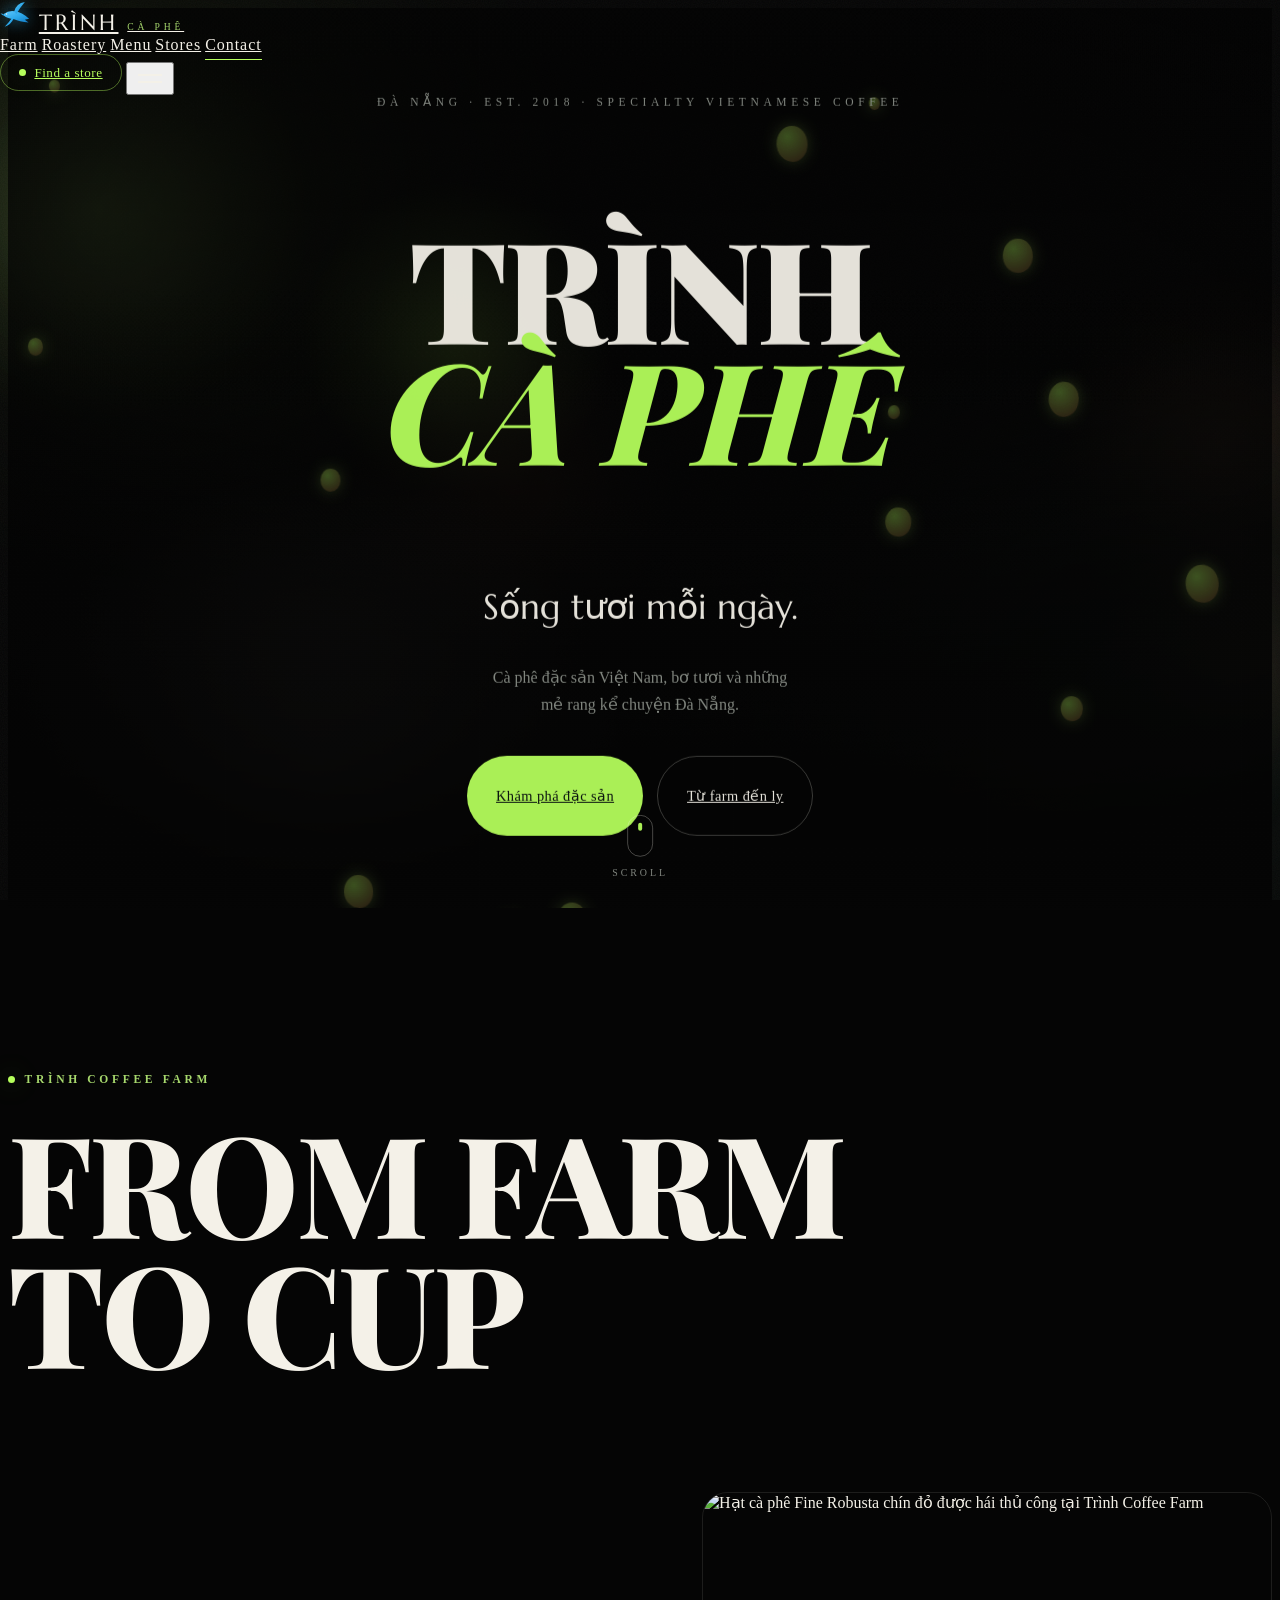
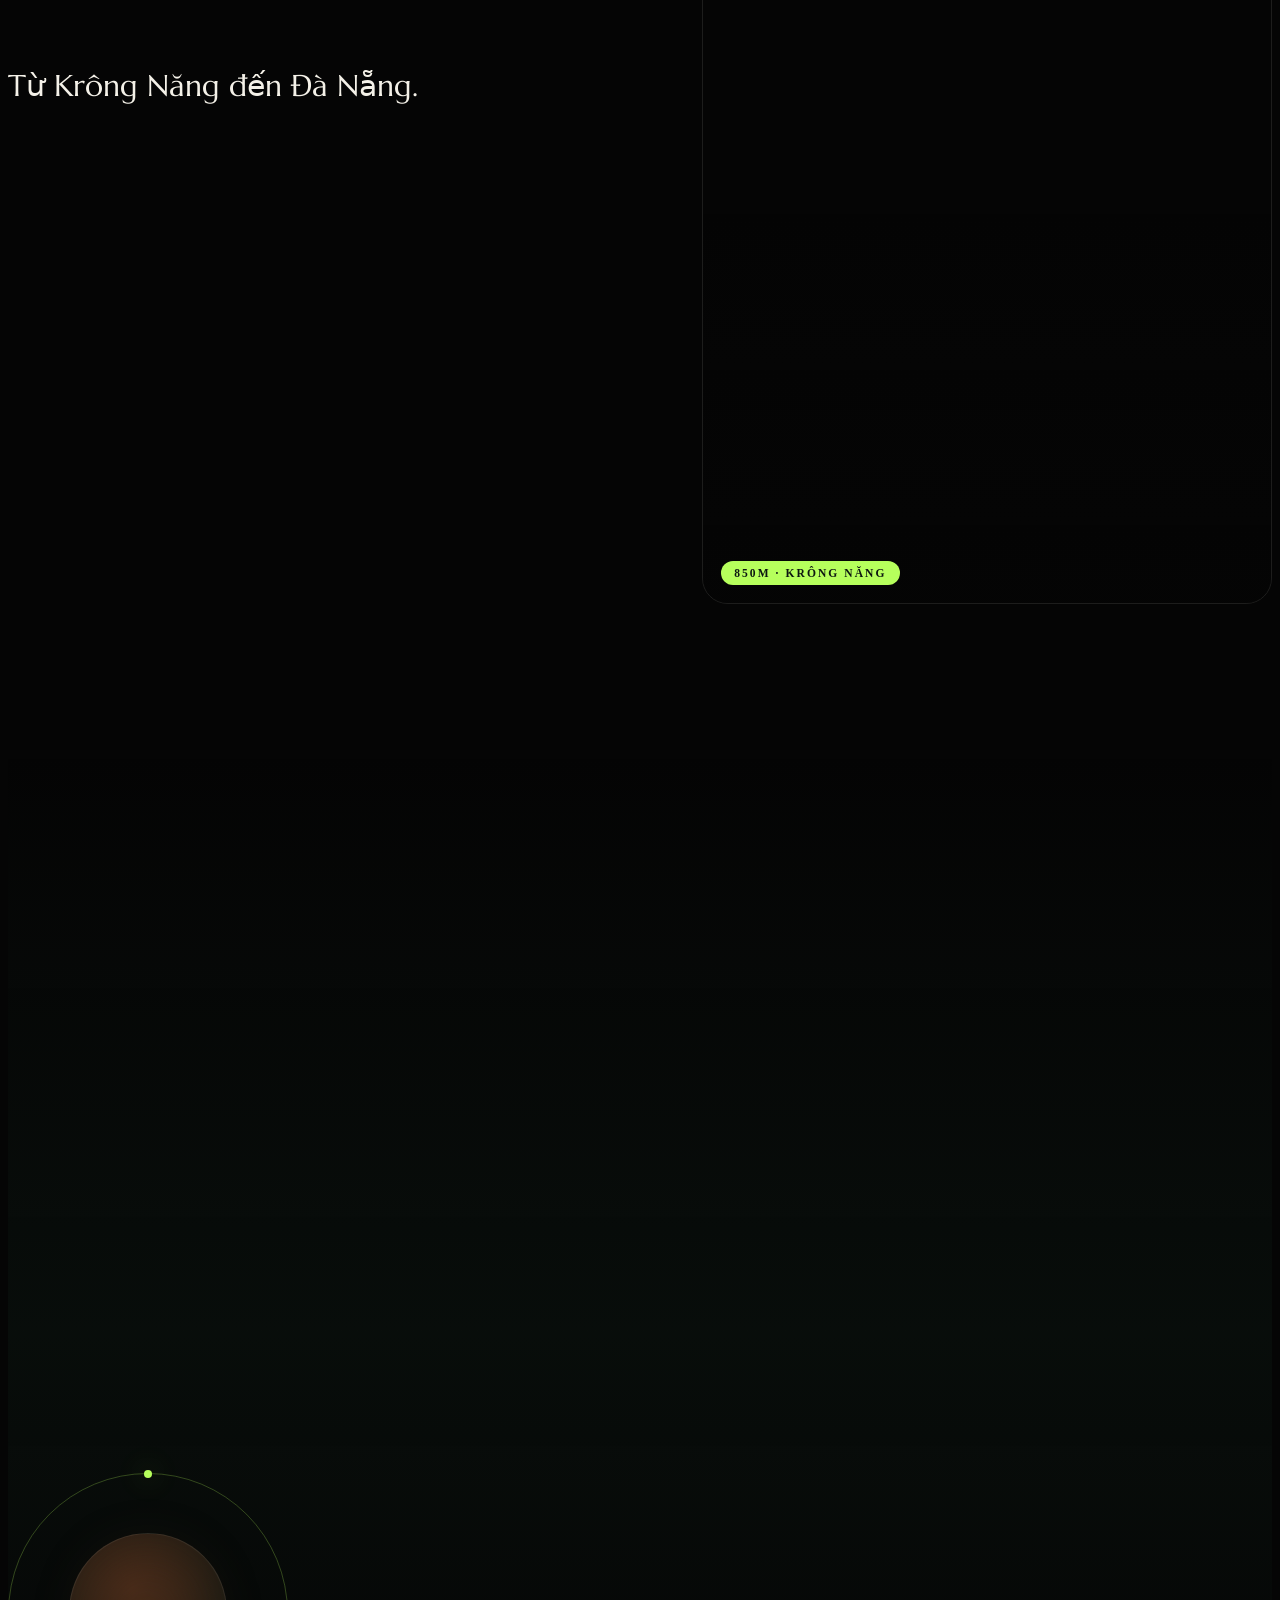
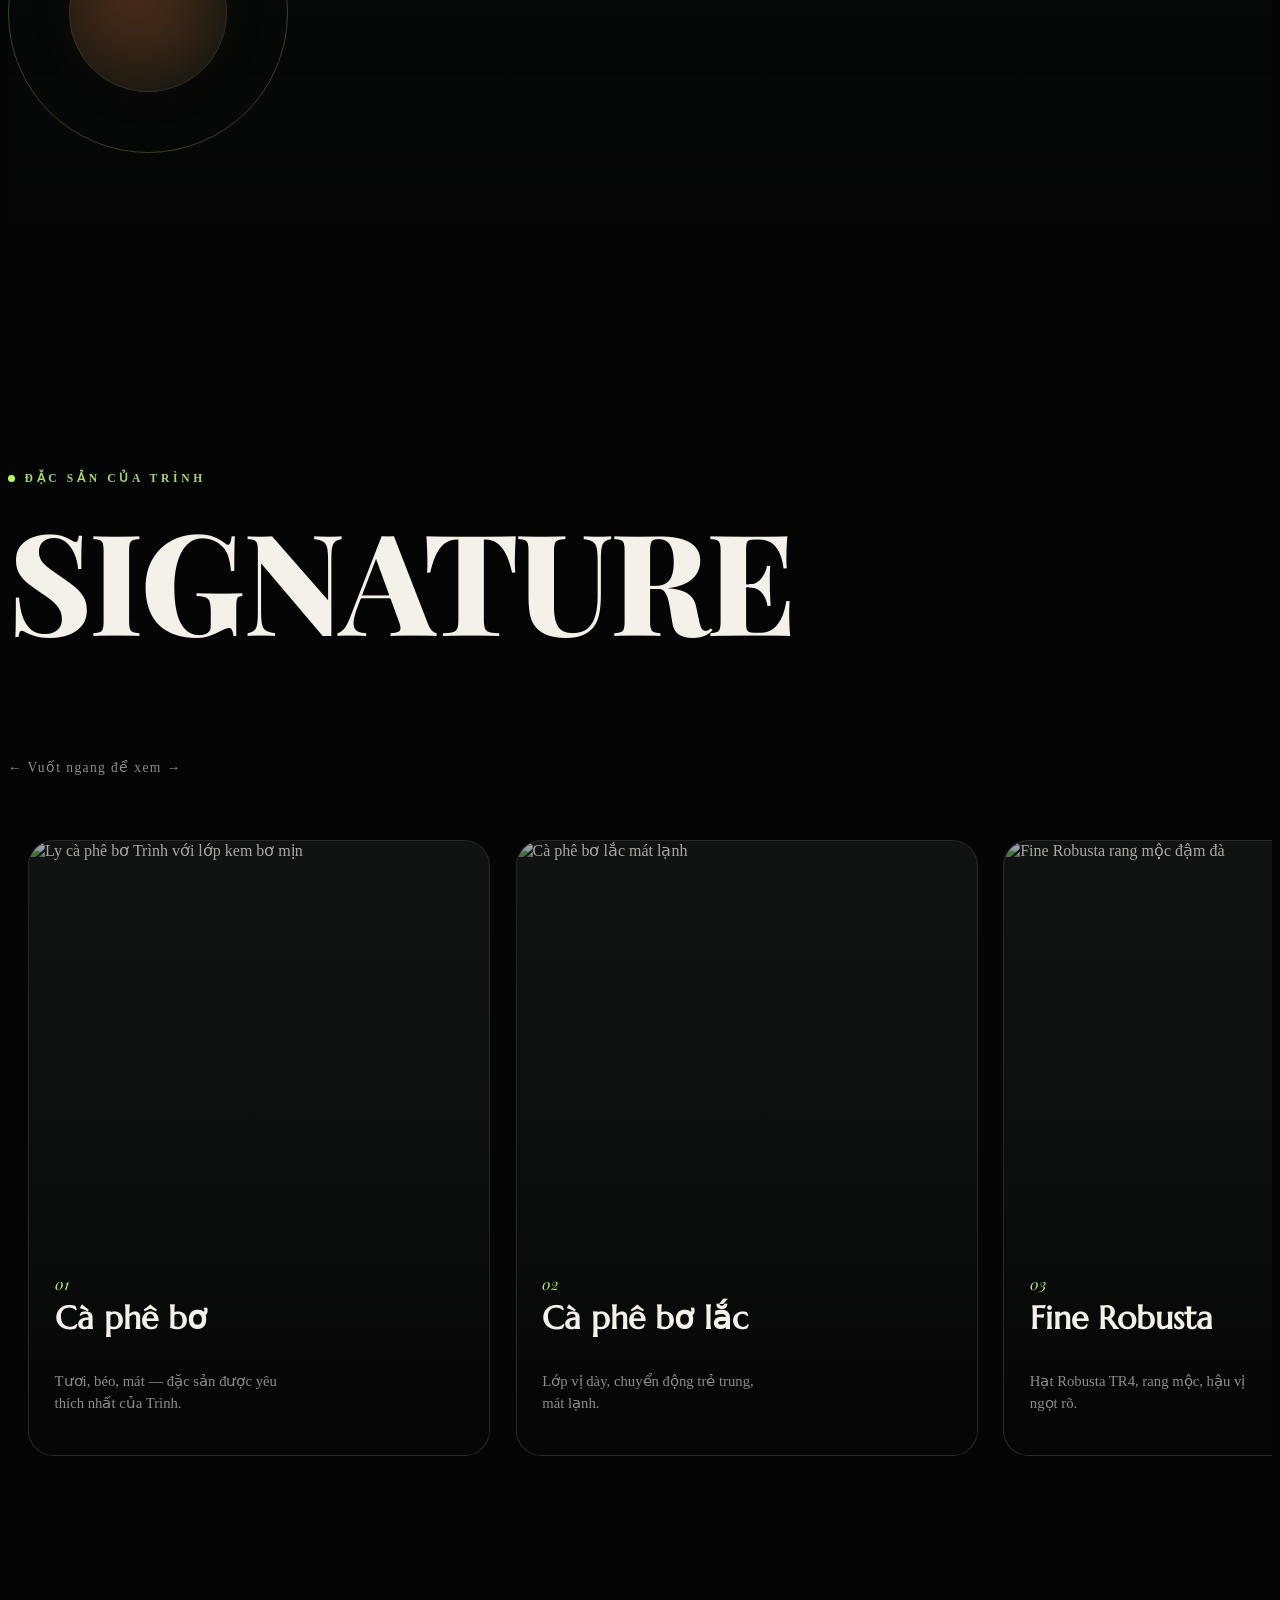
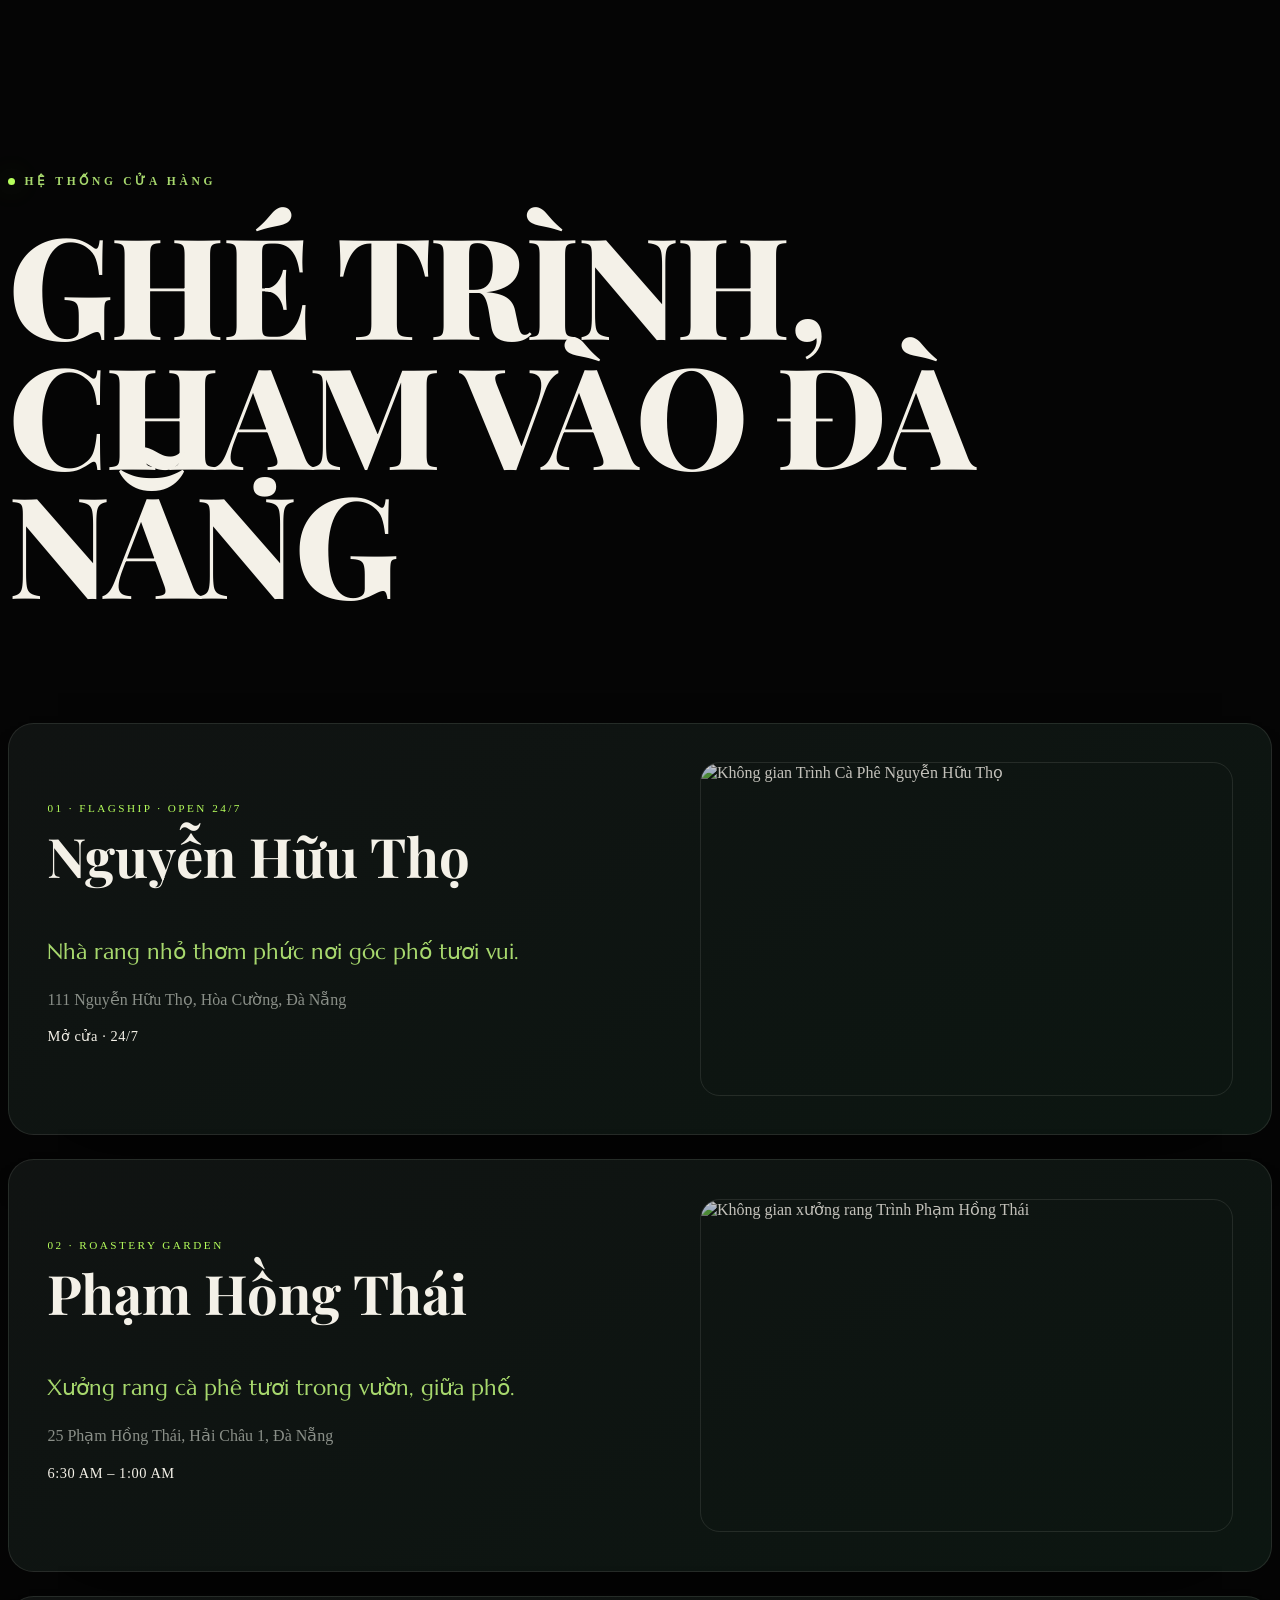
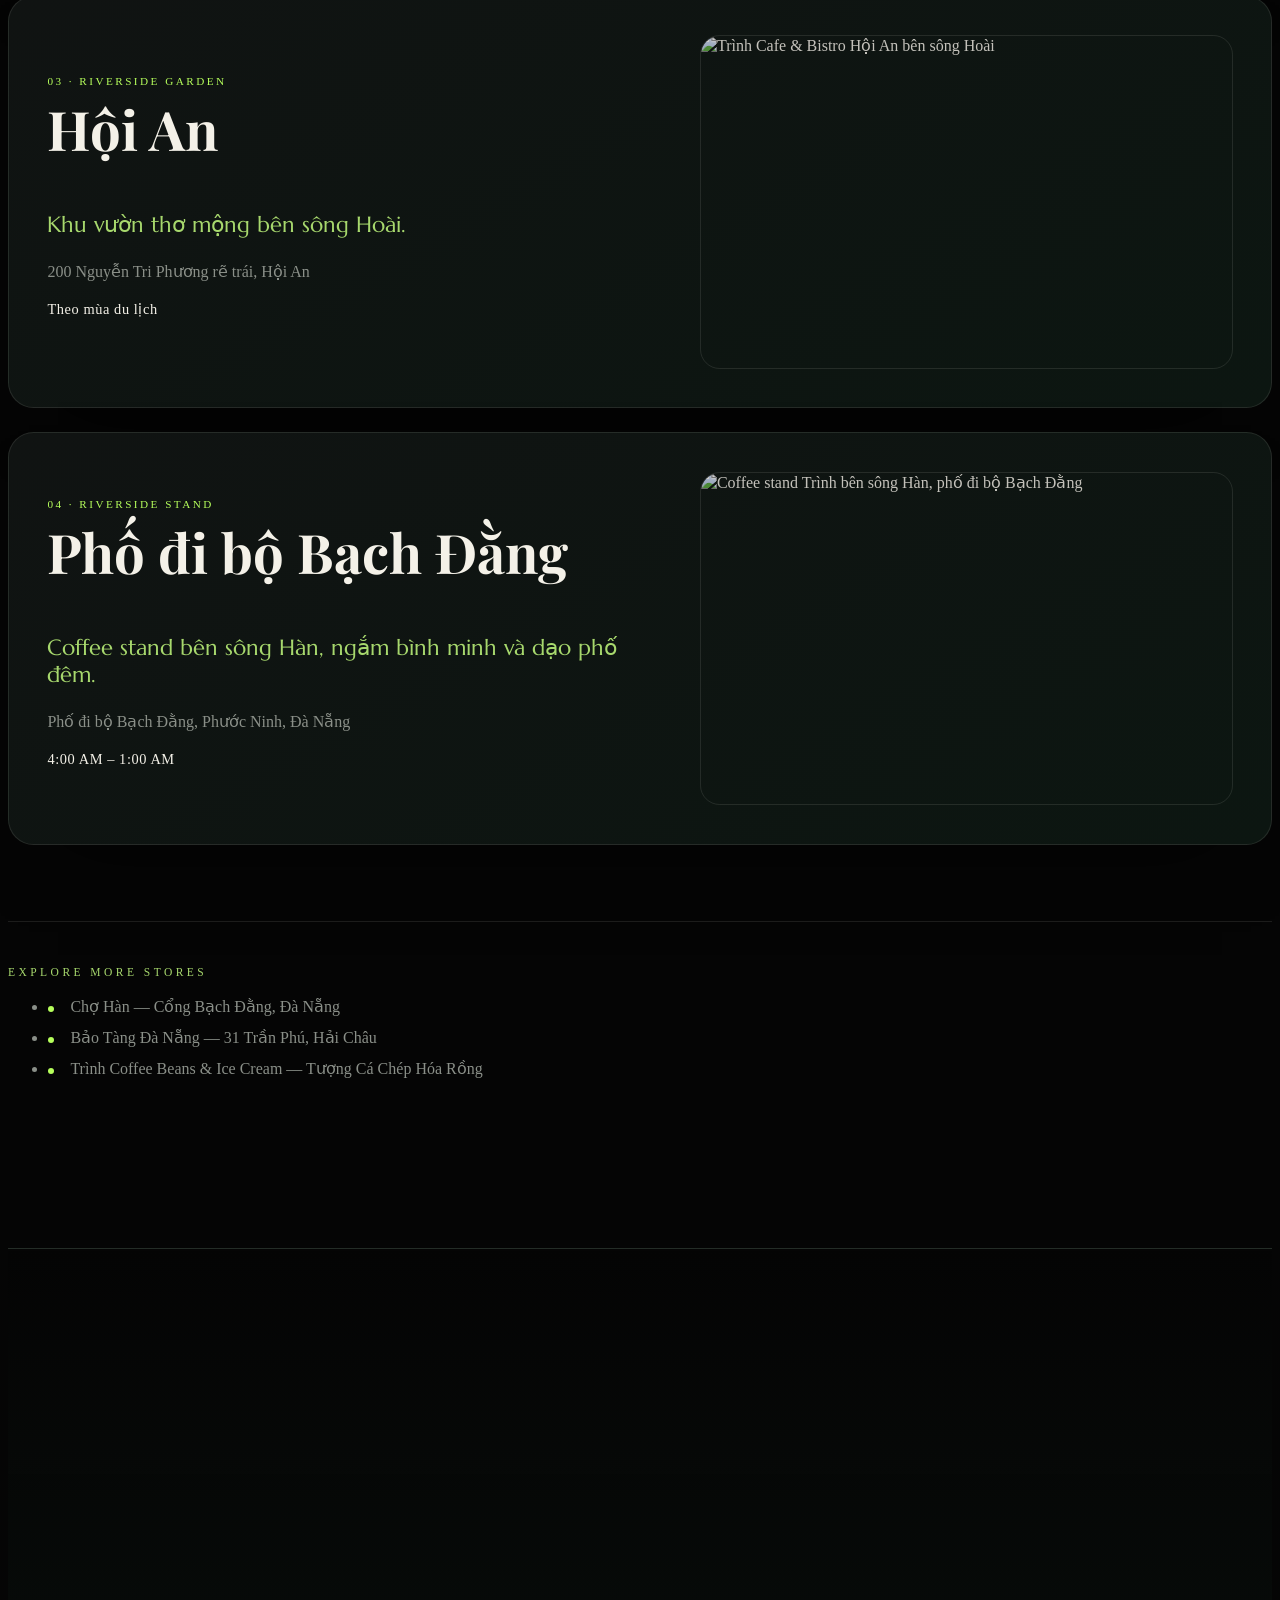
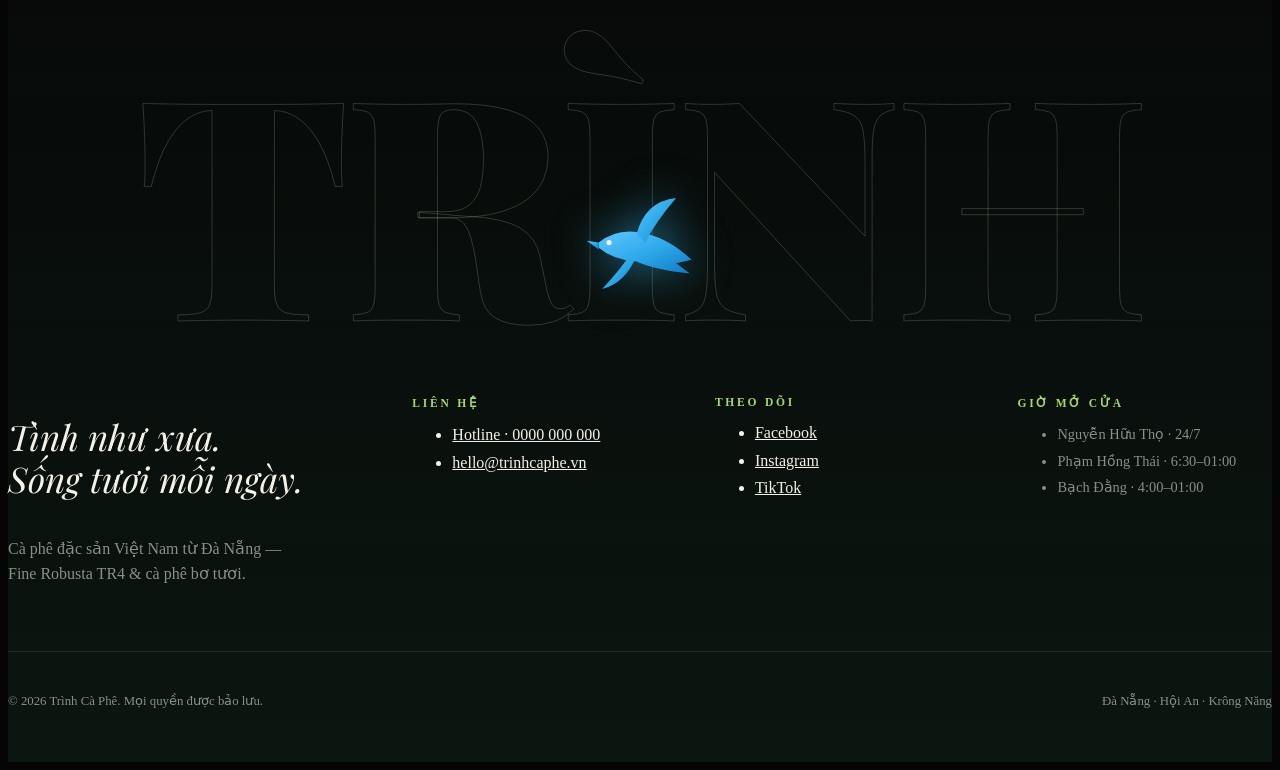
==== commit 21457452: "Hero: replace static image with full-bleed background video + dark overlay - Embed trinh-bg-video.mp" ====
--- a/trinh-dark/index.html
+++ b/trinh-dark/index.html
@@ -148,11 +148,17 @@
          2 · HERO
          ============================================================ -->
     <section id="hero" class="hero" data-hero>
-      <!-- Background layer (zoom-in parallax) -->
+      <!-- Background layer: video nền tràn viền (zoom-in parallax) -->
       <div class="hero__bg" data-hero-bg aria-hidden="true">
-        <img
-          src="https://images.unsplash.com/photo-1447933601403-0c6688de566e?auto=format&fit=crop&w=2000&q=70"
-          alt="" width="2000" height="1333" loading="eager" fetchpriority="high" />
+        <video
+          class="hero__video"
+          src="trinh-bg-video.mp4"
+          autoplay loop muted playsinline
+          preload="auto"
+          poster="https://images.unsplash.com/photo-1447933601403-0c6688de566e?auto=format&fit=crop&w=1600&q=60">
+        </video>
+        <!-- Overlay đen mờ để chữ luôn đọc rõ -->
+        <div class="hero__overlay"></div>
         <div class="hero__scrim"></div>
       </div>
 
--- a/trinh-dark/style.css
+++ b/trinh-dark/style.css
@@ -216,6 +216,10 @@
 .hero { position: relative; height: 100svh; min-height: 600px; overflow: hidden; display: grid; }
 .hero__bg { position: absolute; inset: 0; z-index: 0; will-change: transform; transform: scale(1.06); }
 .hero__bg img { width: 100%; height: 100%; object-fit: cover; }
+/* Video nền tràn viền */
+.hero__video { position: absolute; inset: 0; width: 100%; height: 100%; object-fit: cover; }
+/* Overlay đen mờ giữa video và chữ (opacity 0.4) */
+.hero__overlay { position: absolute; inset: 0; background: #000; opacity: 0.4; }
 .hero__scrim {
   position: absolute; inset: 0;
   background:
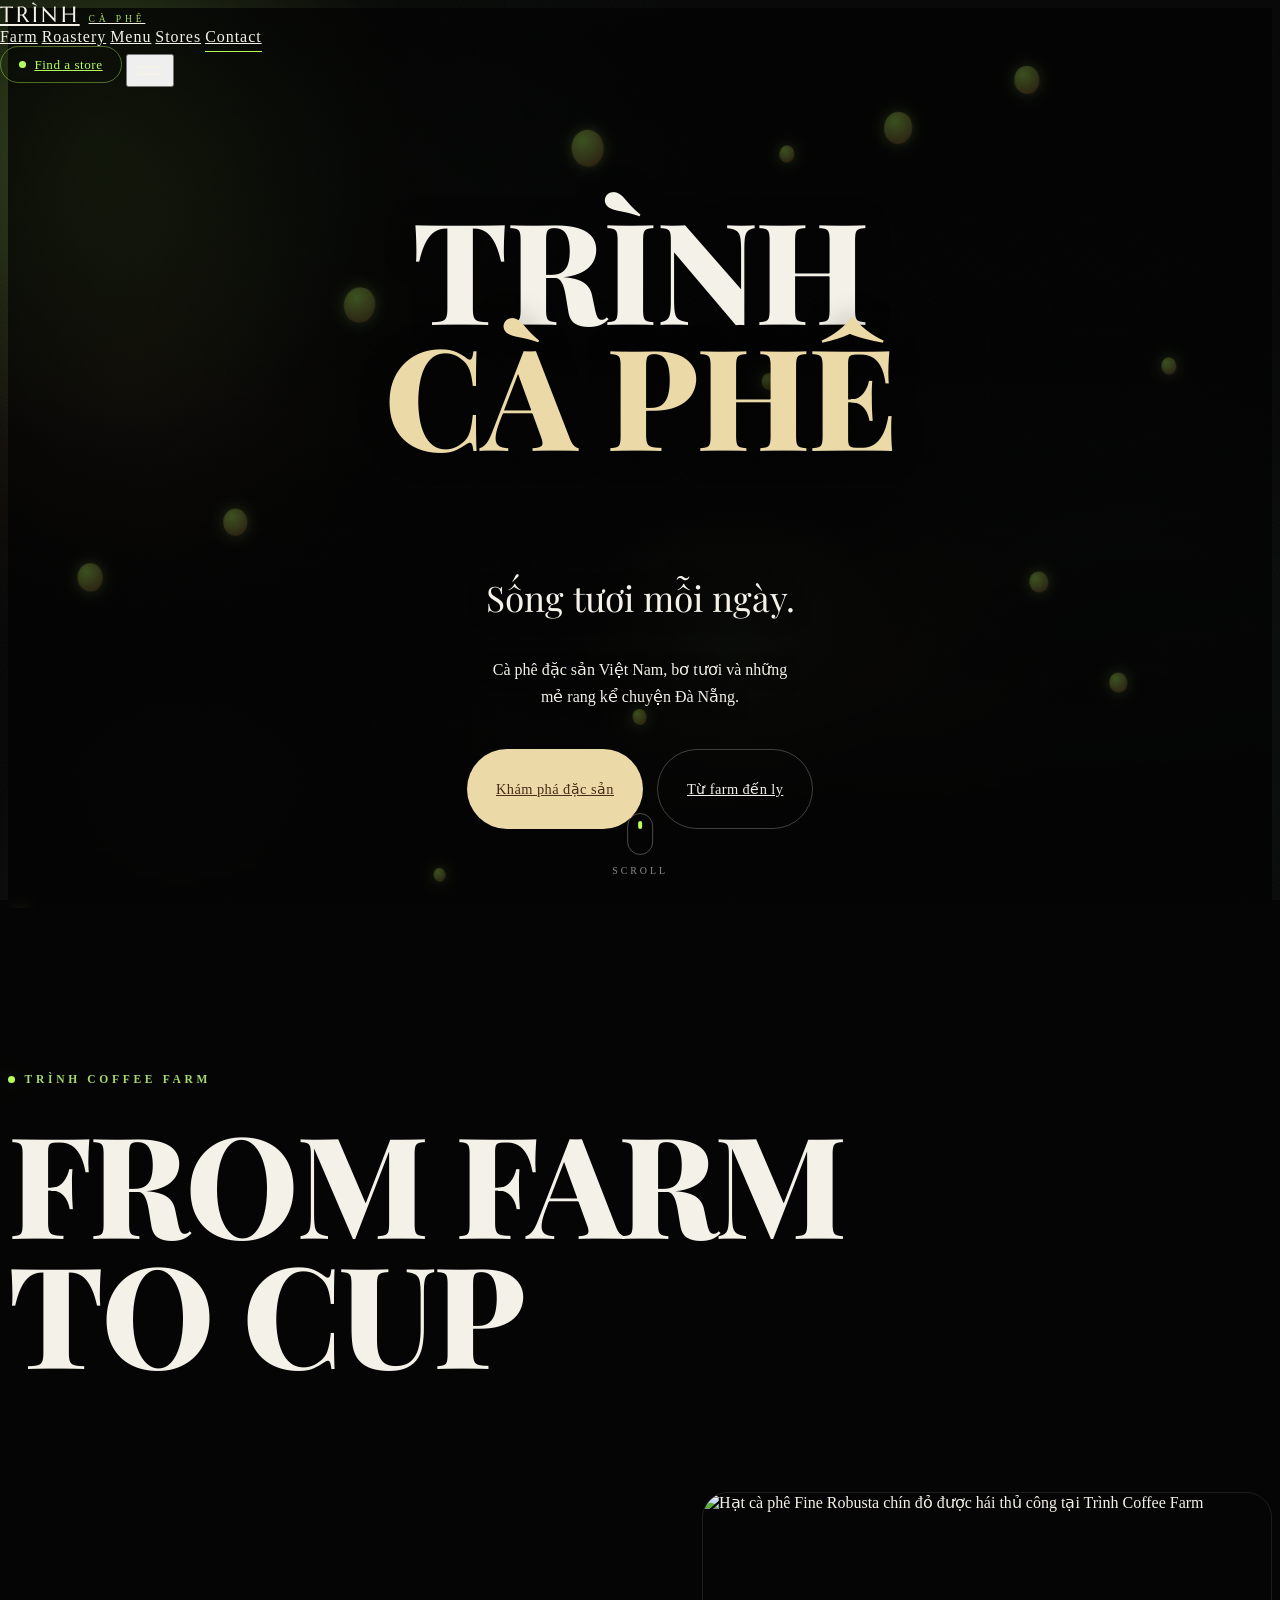
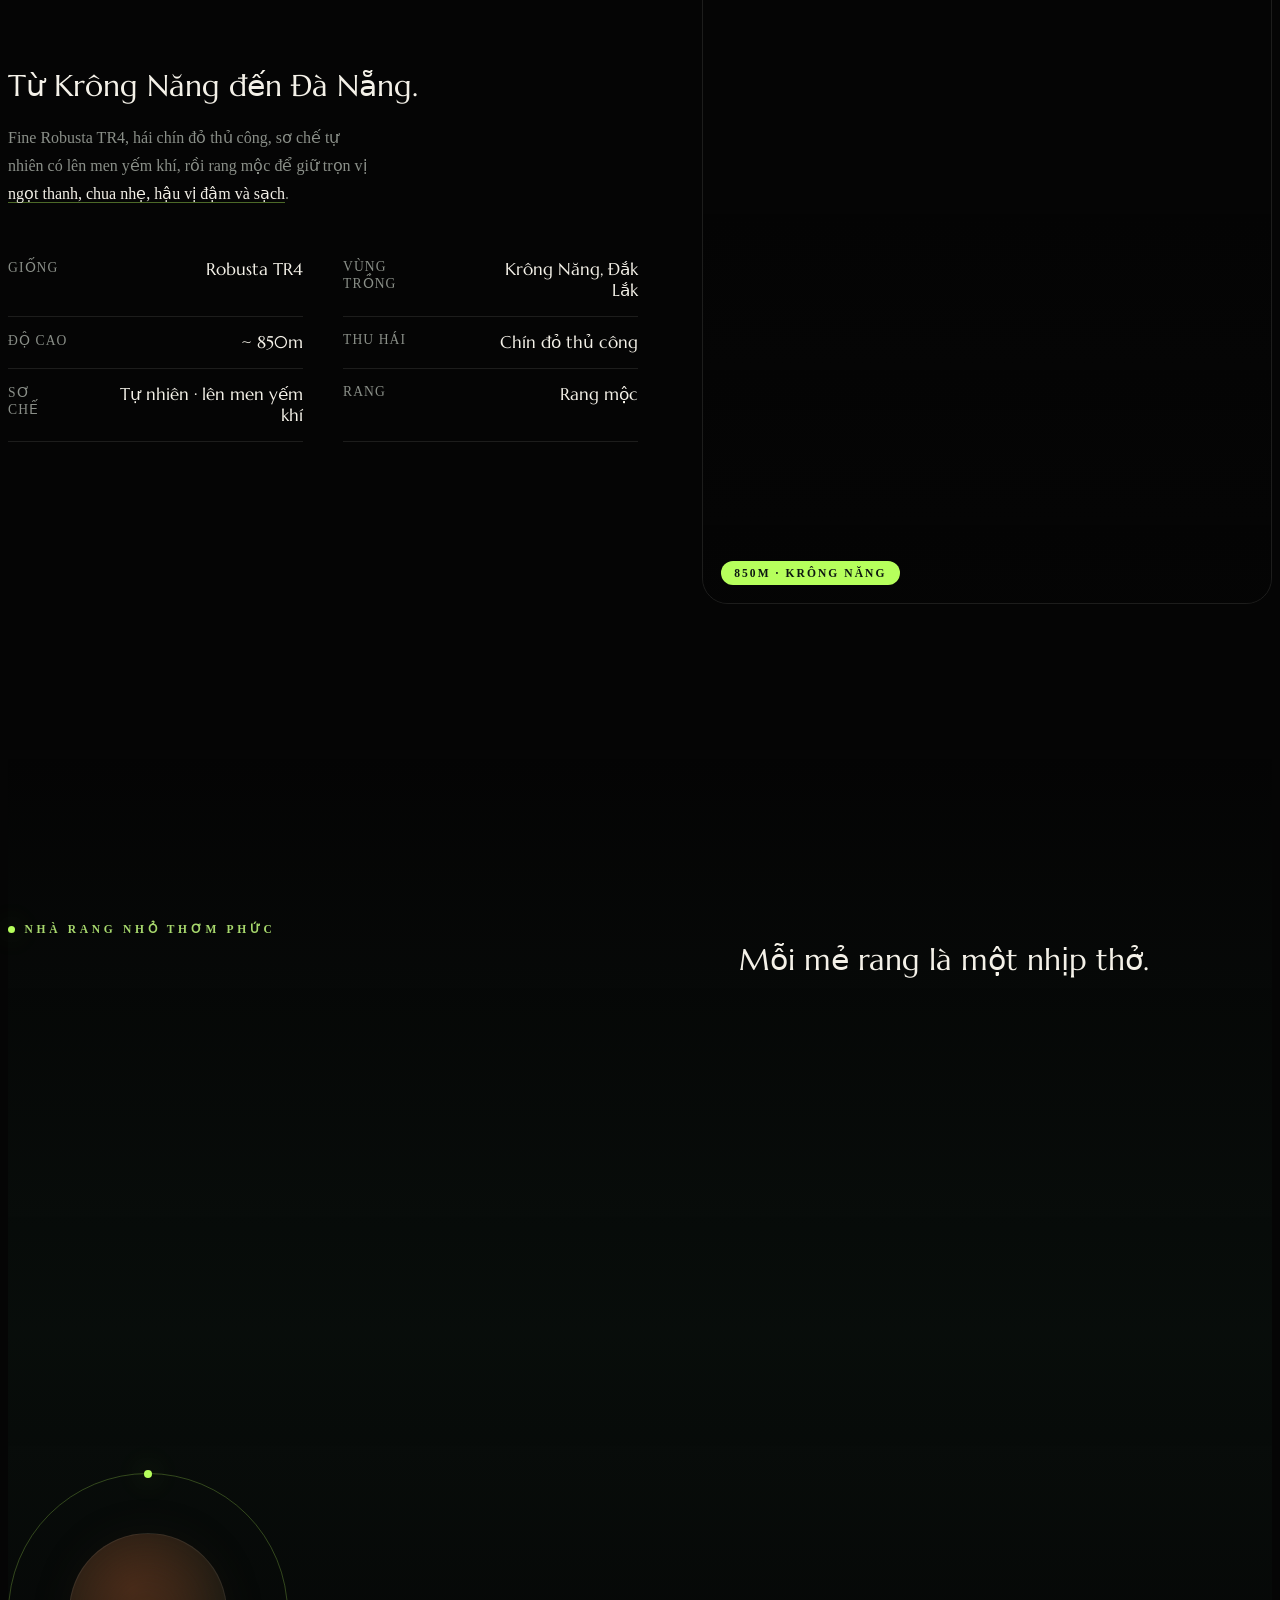
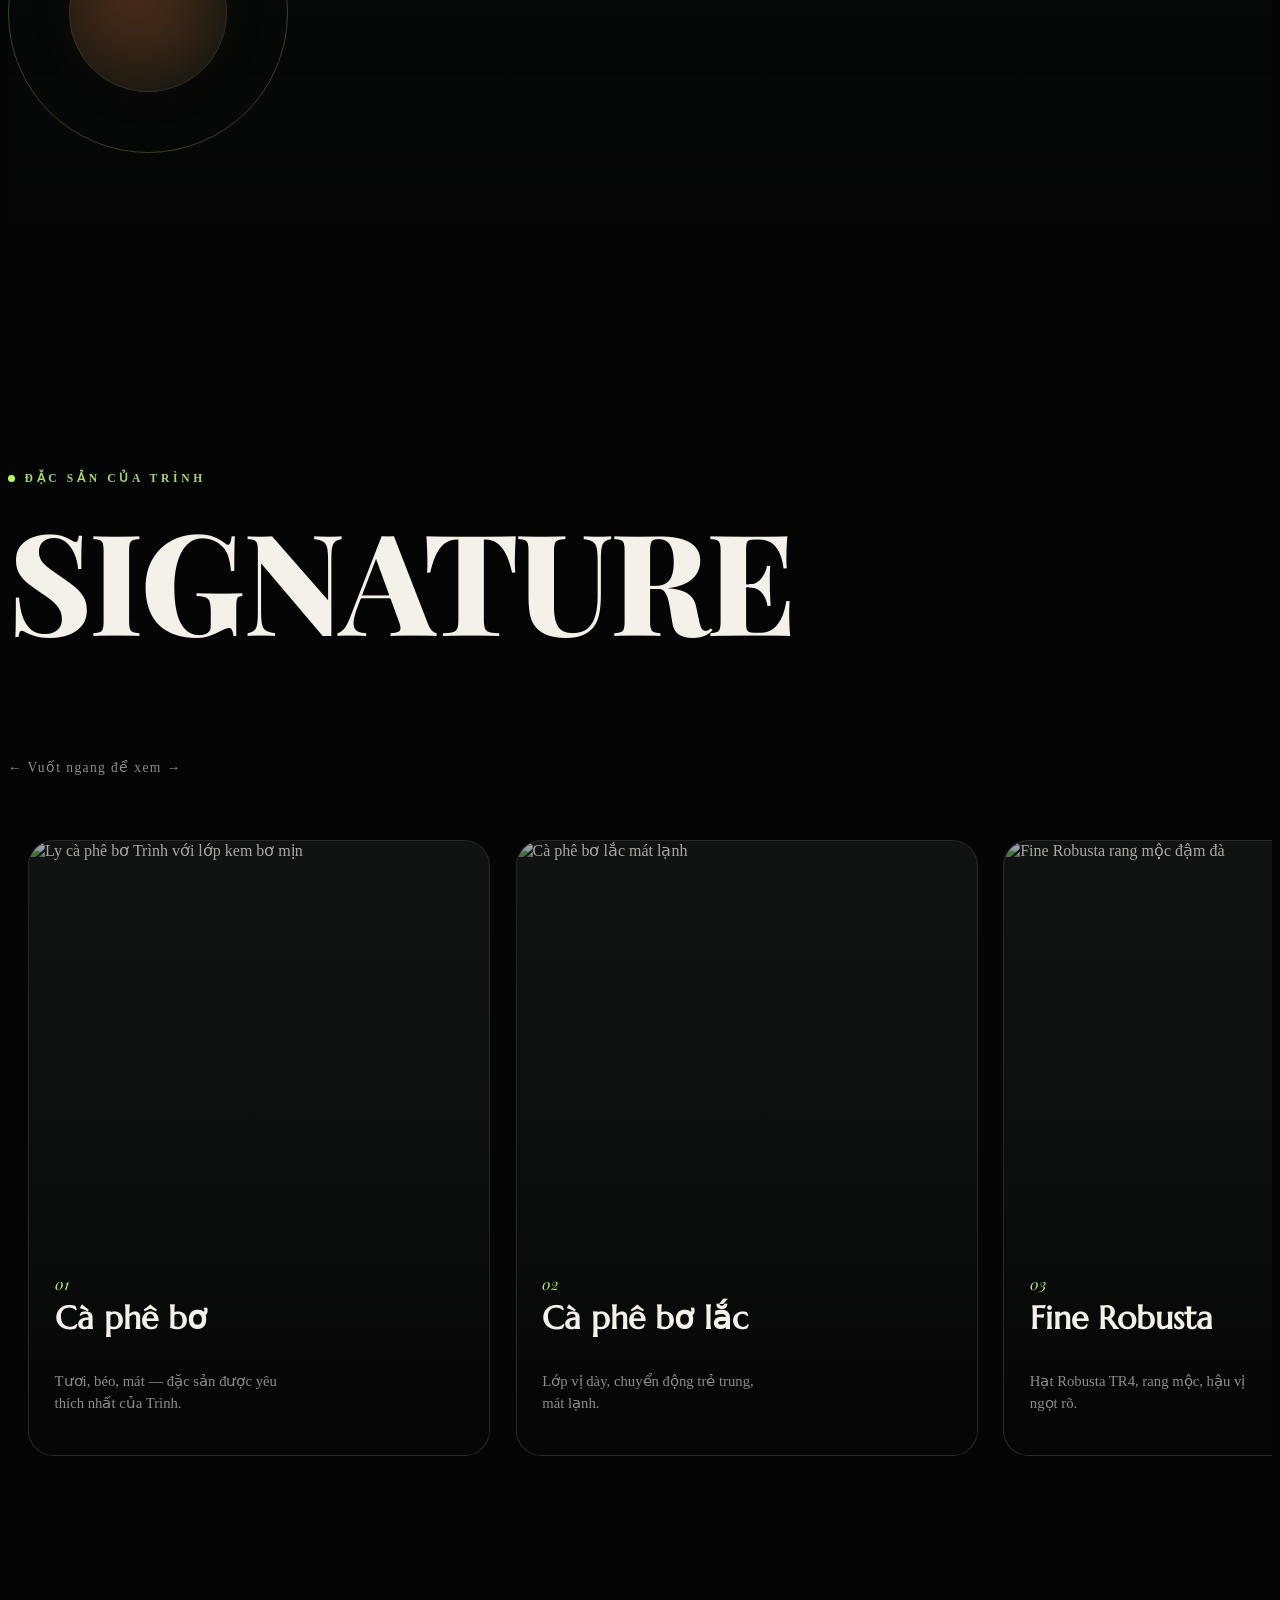
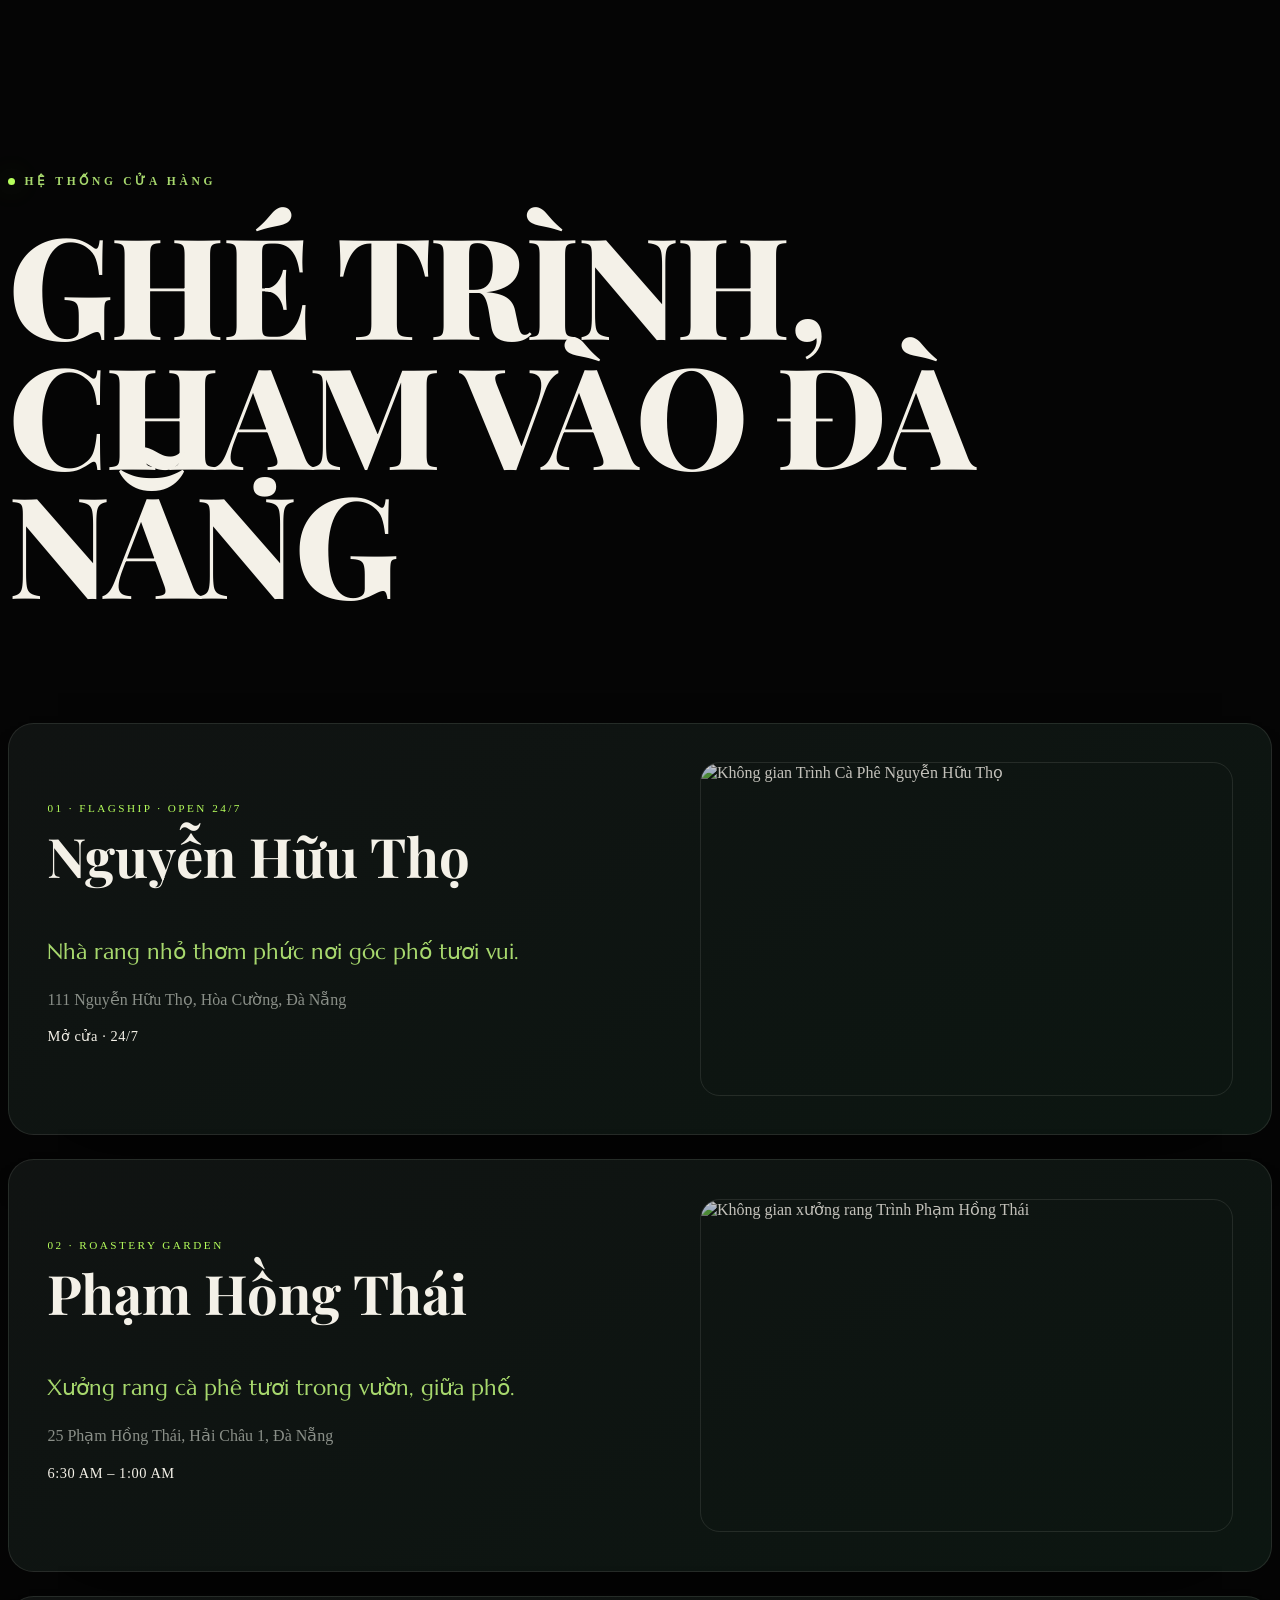
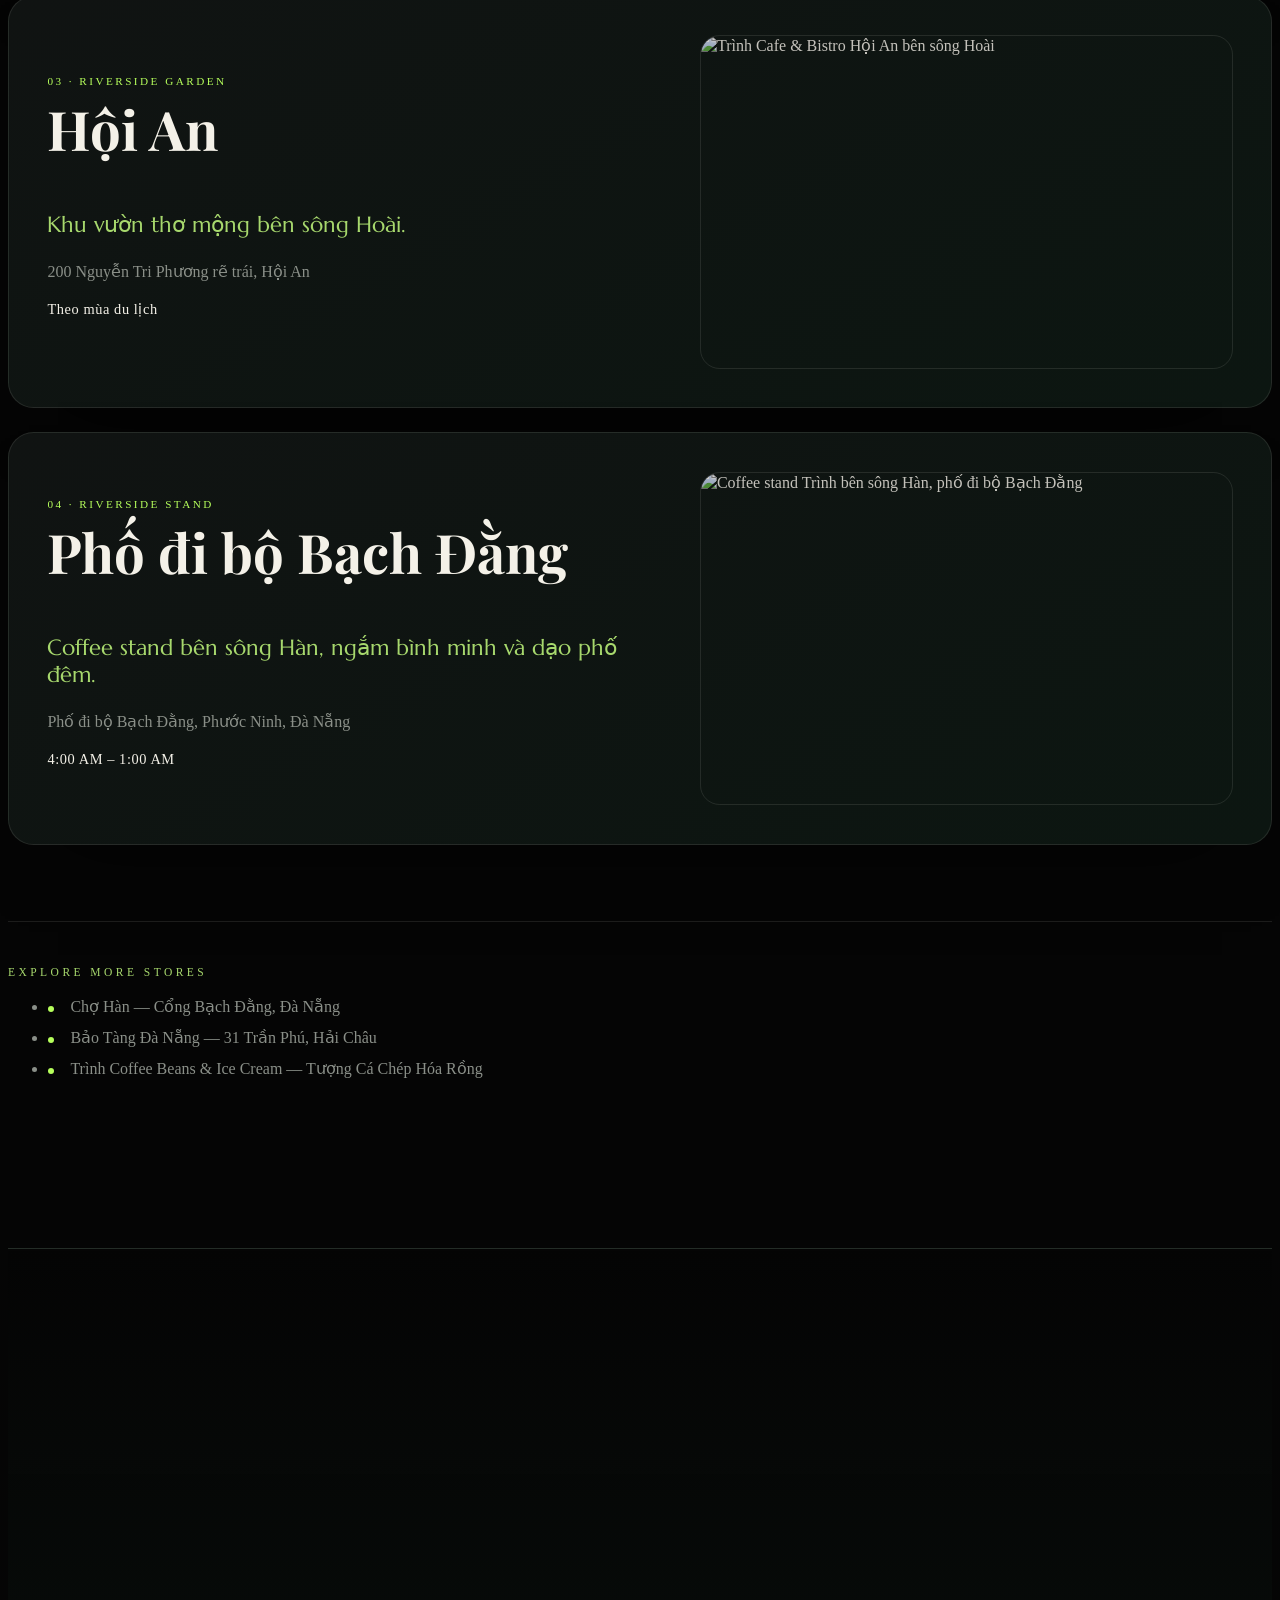
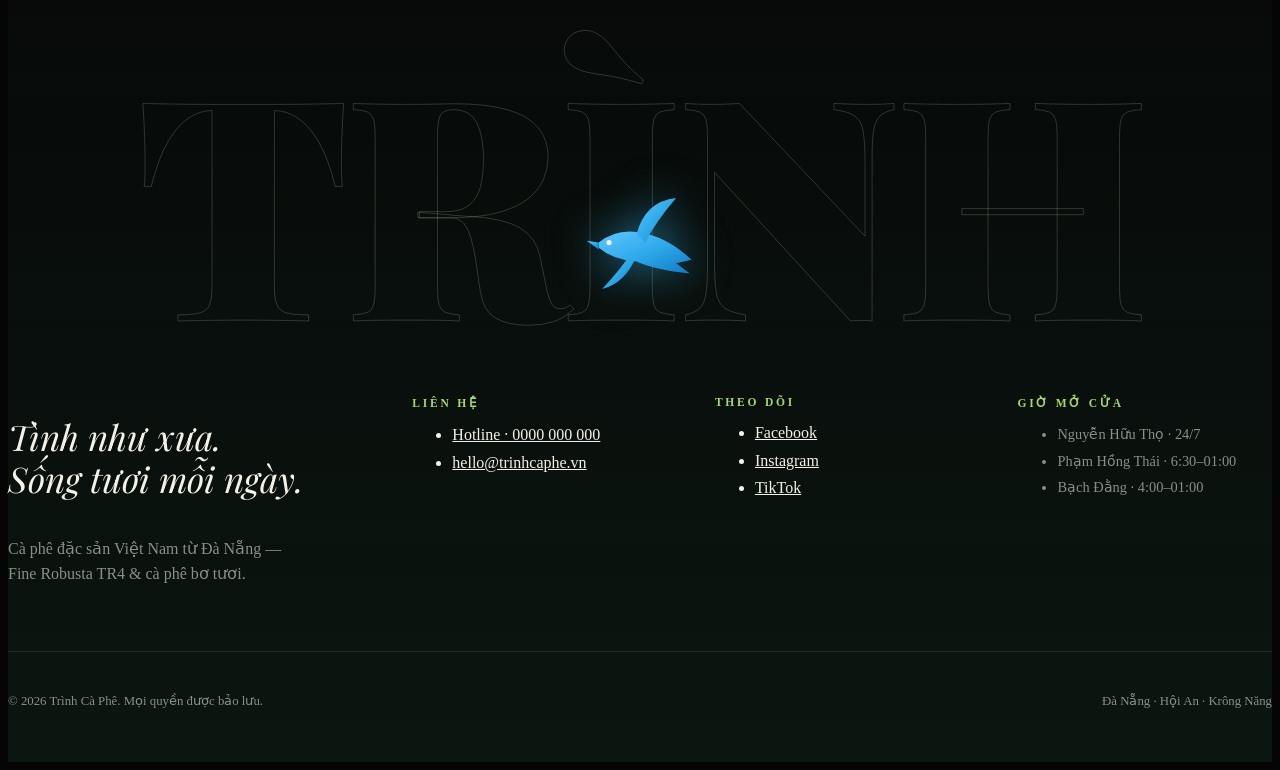
==== commit 9d02ef78: "Hero polish: cleaner center, butter-cream accent, unified serif title - Remove header dove logo + 'Đ" ====
--- a/trinh-dark/index.html
+++ b/trinh-dark/index.html
@@ -108,7 +108,6 @@
   <header id="header" class="site-header" data-header>
     <div class="mx-auto flex max-w-content items-center justify-between px-5 py-4 md:px-10">
       <a href="#hero" class="logo" aria-label="Trình Cà Phê — về đầu trang">
-        <span class="logo__bird"><svg viewBox="0 0 64 64"><use href="#trinh-bird"></use></svg></span>
         <span class="logo__mark">TRÌNH</span>
         <span class="logo__sub">CÀ&nbsp;PHÊ</span>
       </a>
@@ -167,7 +166,6 @@
 
       <!-- Content -->
       <div class="hero__content" data-hero-content>
-        <p class="hero__eyebrow" data-fx="fade">Đà Nẵng · Est. 2018 · Specialty Vietnamese Coffee</p>
         <h1 class="hero__title">
           <span class="hero__title-line" data-fx="line">TRÌNH</span>
           <span class="hero__title-line hero__title-line--accent" data-fx="line">CÀ&nbsp;PHÊ</span>
--- a/trinh-dark/style.css
+++ b/trinh-dark/style.css
@@ -12,6 +12,8 @@
   --moss-deep:     #0C1611;
   --avocado-neon:  #B6FF5C;
   --avocado-soft:  #A7D86D;
+  --butter:        #EBD9A7;  /* vàng ngà bơ — accent hữu cơ, sang trọng */
+  --butter-deep:   #D9C081;
   --coffee:        #4A2C1A;
   --cream:         #F4F1E8;
   --muted:         #8A8F88;
@@ -207,10 +209,10 @@
   transition: transform var(--dur-fast) var(--ease-out), background var(--dur-fast), color var(--dur-fast), box-shadow var(--dur-fast);
   min-height: 48px;
 }
-.btn--solid { background: var(--avocado-neon); color: var(--moss-deep); box-shadow: 0 0 0 rgba(182,255,92,0); }
-.btn--solid:hover { transform: translateY(-2px); box-shadow: 0 12px 40px -12px rgba(182,255,92,0.6); }
+.btn--solid { background: var(--butter); color: var(--coffee); box-shadow: 0 0 0 rgba(235,217,167,0); }
+.btn--solid:hover { transform: translateY(-2px); background: var(--butter-deep); box-shadow: 0 12px 40px -12px rgba(235,217,167,0.7); }
 .btn--ghost { border: 1px solid rgba(244,241,232,0.25); color: var(--cream); }
-.btn--ghost:hover { border-color: var(--avocado-neon); color: var(--avocado-neon); transform: translateY(-2px); }
+.btn--ghost:hover { border-color: var(--butter); color: var(--butter); transform: translateY(-2px); }
 
 /* ---------- 8 · HERO ---------- */
 .hero { position: relative; height: 100svh; min-height: 600px; overflow: hidden; display: grid; }
@@ -237,15 +239,15 @@
   position: relative; z-index: 2; place-self: center; text-align: center;
   padding: 0 1.25rem; max-width: 1100px; margin-inline: auto;
 }
-.hero__eyebrow { font-size: 0.72rem; letter-spacing: 0.4em; text-transform: uppercase; color: var(--muted); margin-bottom: 1.4rem; }
 .hero__title {
-  font-family: 'Playfair Display', serif; font-weight: 900;
-  font-size: var(--fs-display); line-height: 0.86; letter-spacing: -0.02em;
-}
-.hero__title-line { display: block; }
-.hero__title-line--accent { color: var(--avocado-neon); font-style: italic; font-weight: 800; }
-.hero__slogan { font-family: 'Marcellus', serif; font-size: clamp(1.3rem, 3vw, 2.2rem); margin-top: 1.5rem; color: var(--cream); }
-.hero__lede { color: var(--muted); max-width: 40ch; margin: 1rem auto 0; line-height: 1.7; }
+  font-family: 'Playfair Display', serif; font-weight: 800;
+  font-size: var(--fs-display); line-height: 0.9; letter-spacing: -0.015em;
+  text-shadow: 0 2px 30px rgba(0,0,0,0.45);
+}
+.hero__title-line { display: block; font-family: 'Playfair Display', serif; font-style: normal; font-weight: 800; }
+.hero__title-line--accent { color: var(--butter); }
+.hero__slogan { font-family: 'Playfair Display', serif; font-size: clamp(1.3rem, 3vw, 2.2rem); margin-top: 1.5rem; color: var(--cream); text-shadow: 0 2px 18px rgba(0,0,0,0.5); }
+.hero__lede { color: var(--cream); max-width: 40ch; margin: 1rem auto 0; line-height: 1.7; text-shadow: 0 2px 14px rgba(0,0,0,0.7), 0 1px 3px rgba(0,0,0,0.5); }
 .hero__actions { display: flex; flex-wrap: wrap; gap: 0.9rem; justify-content: center; margin-top: 2.4rem; }
 
 .hero__scrollcue { position: absolute; z-index: 2; bottom: 2rem; left: 50%; transform: translateX(-50%); display: flex; flex-direction: column; align-items: center; gap: 0.6rem; color: var(--muted); }
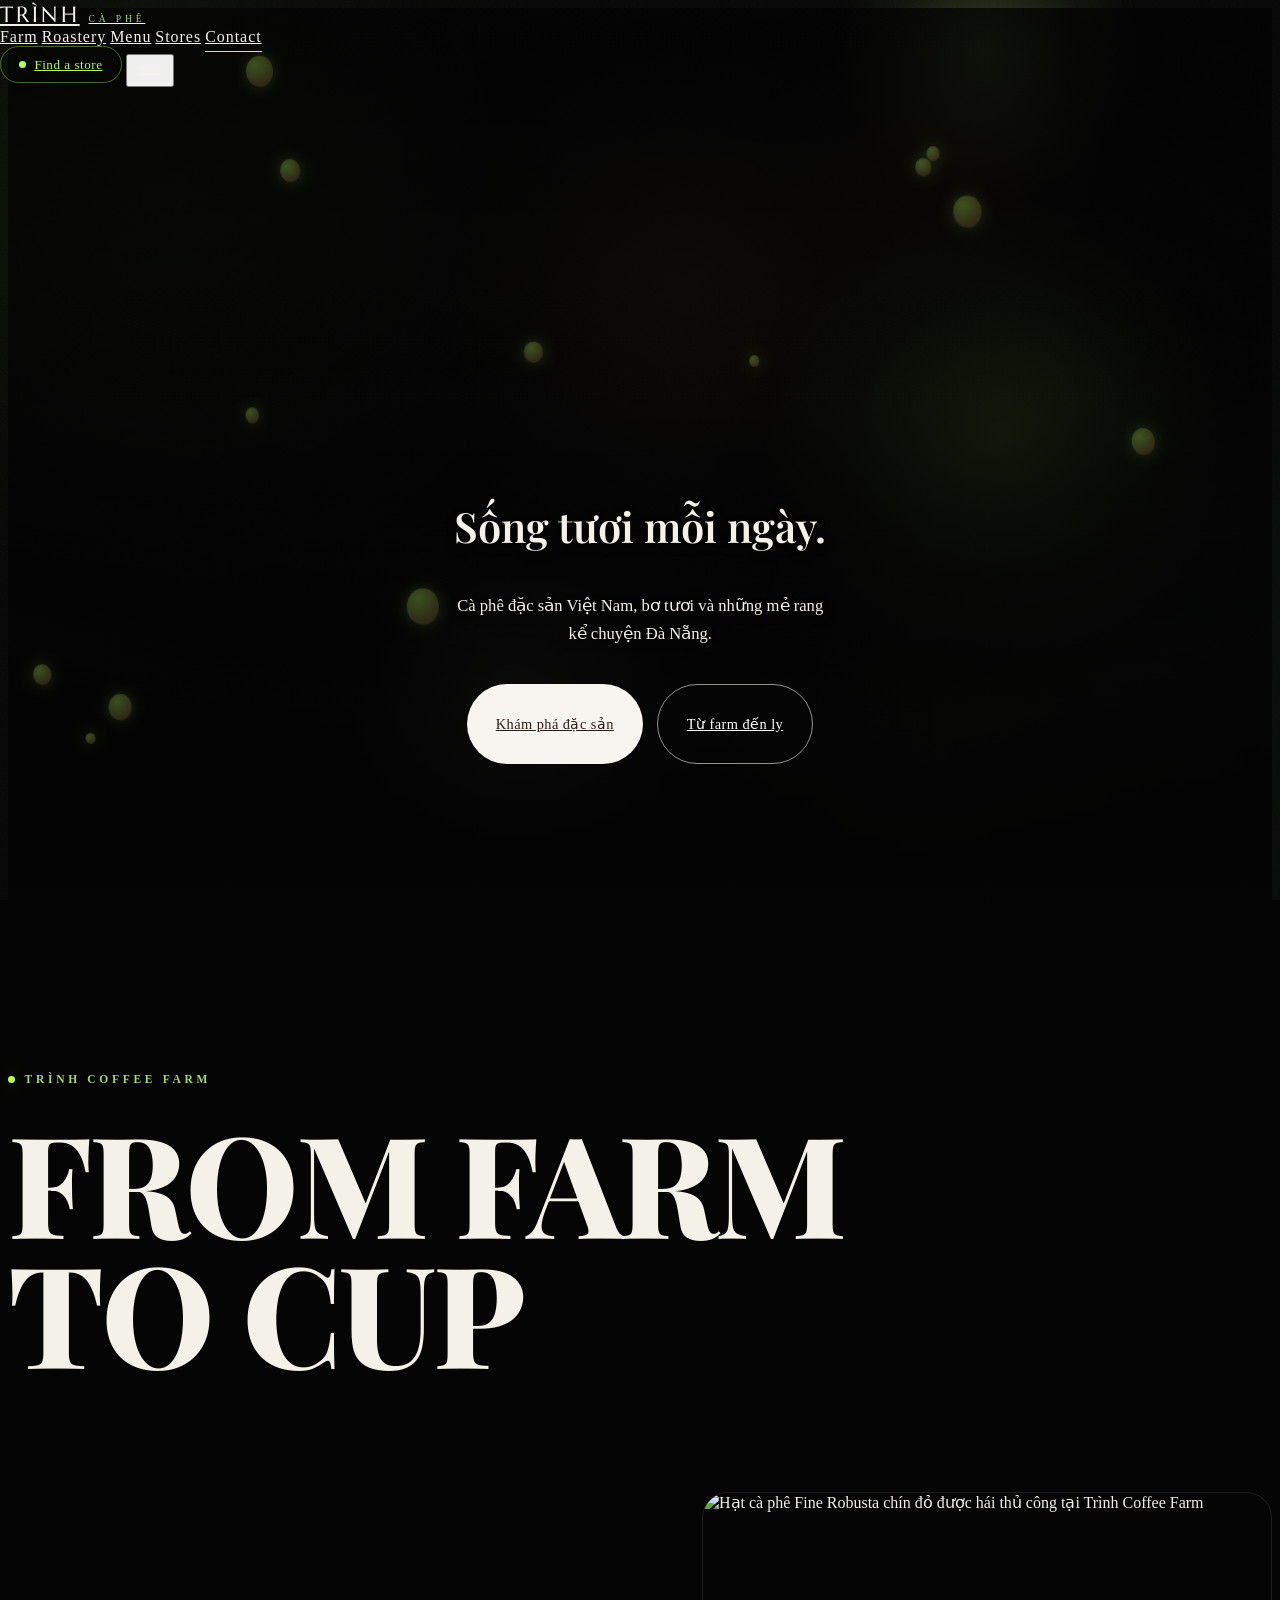
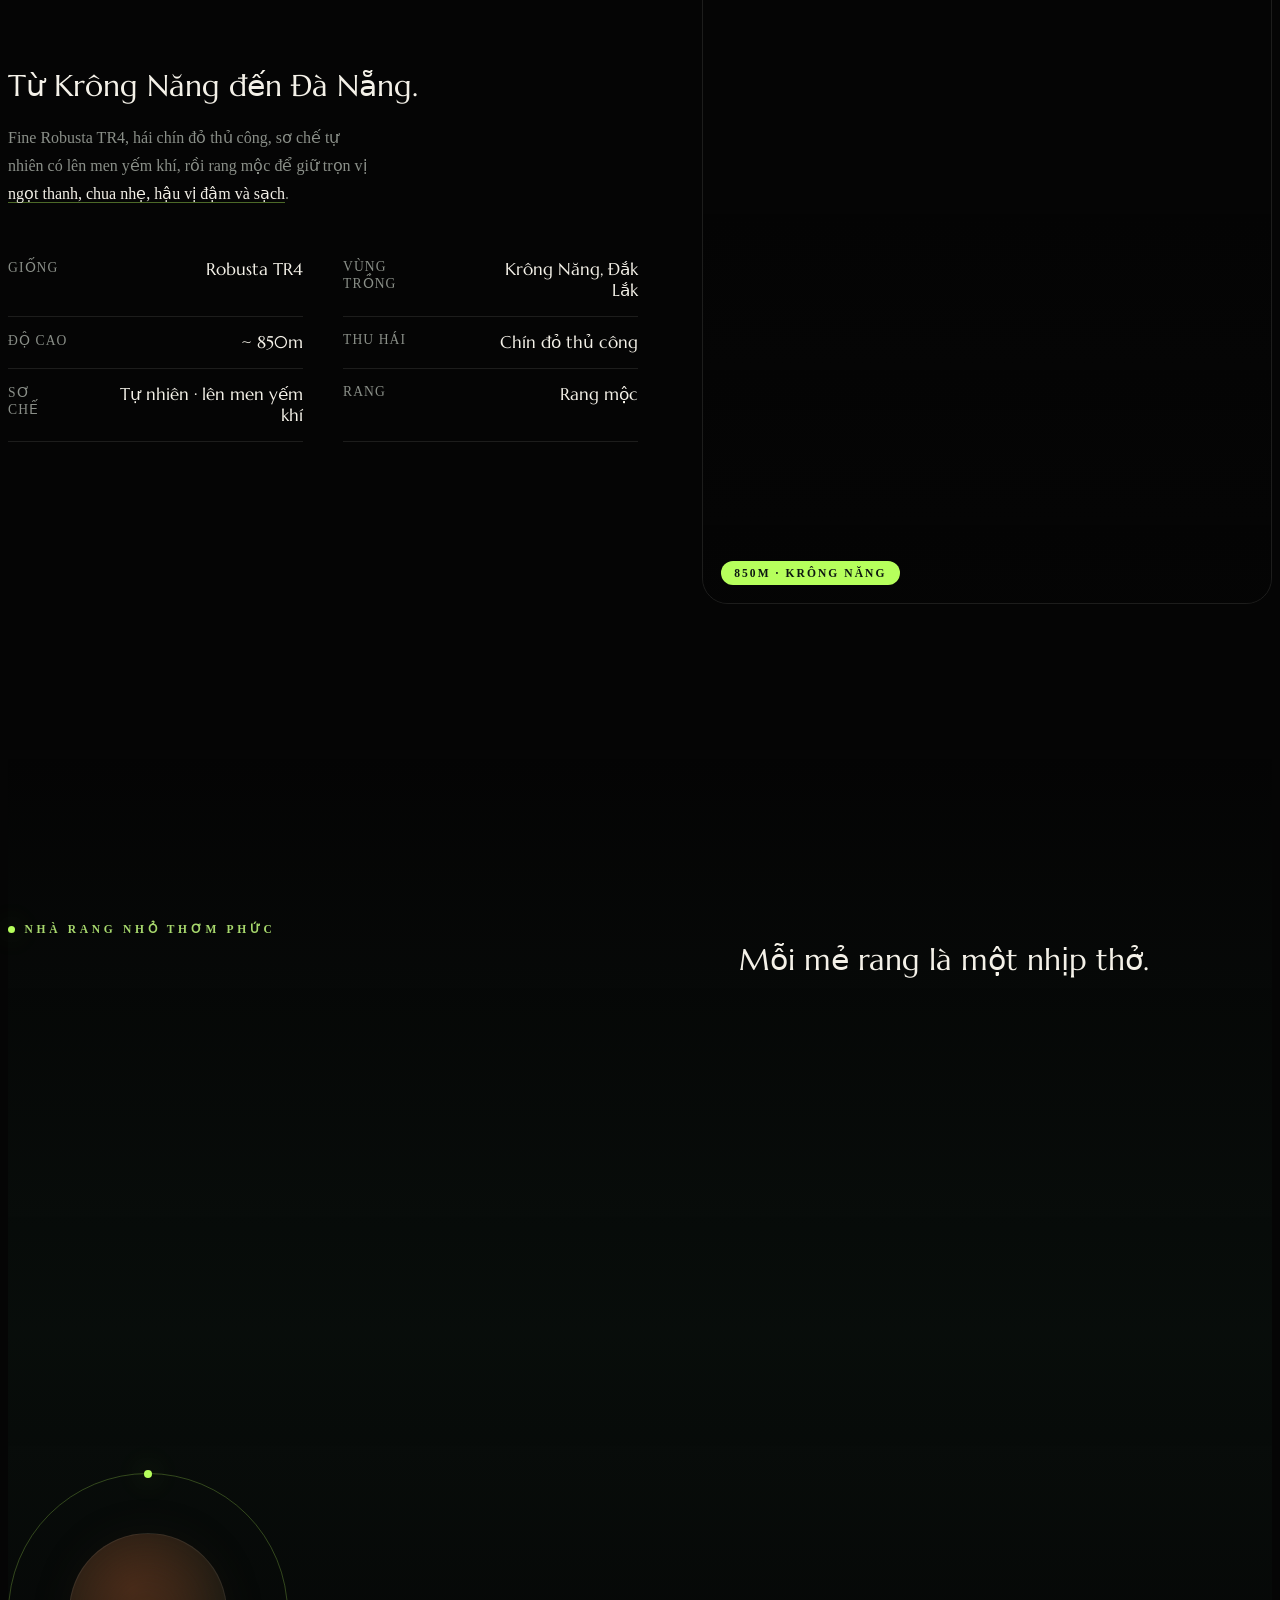
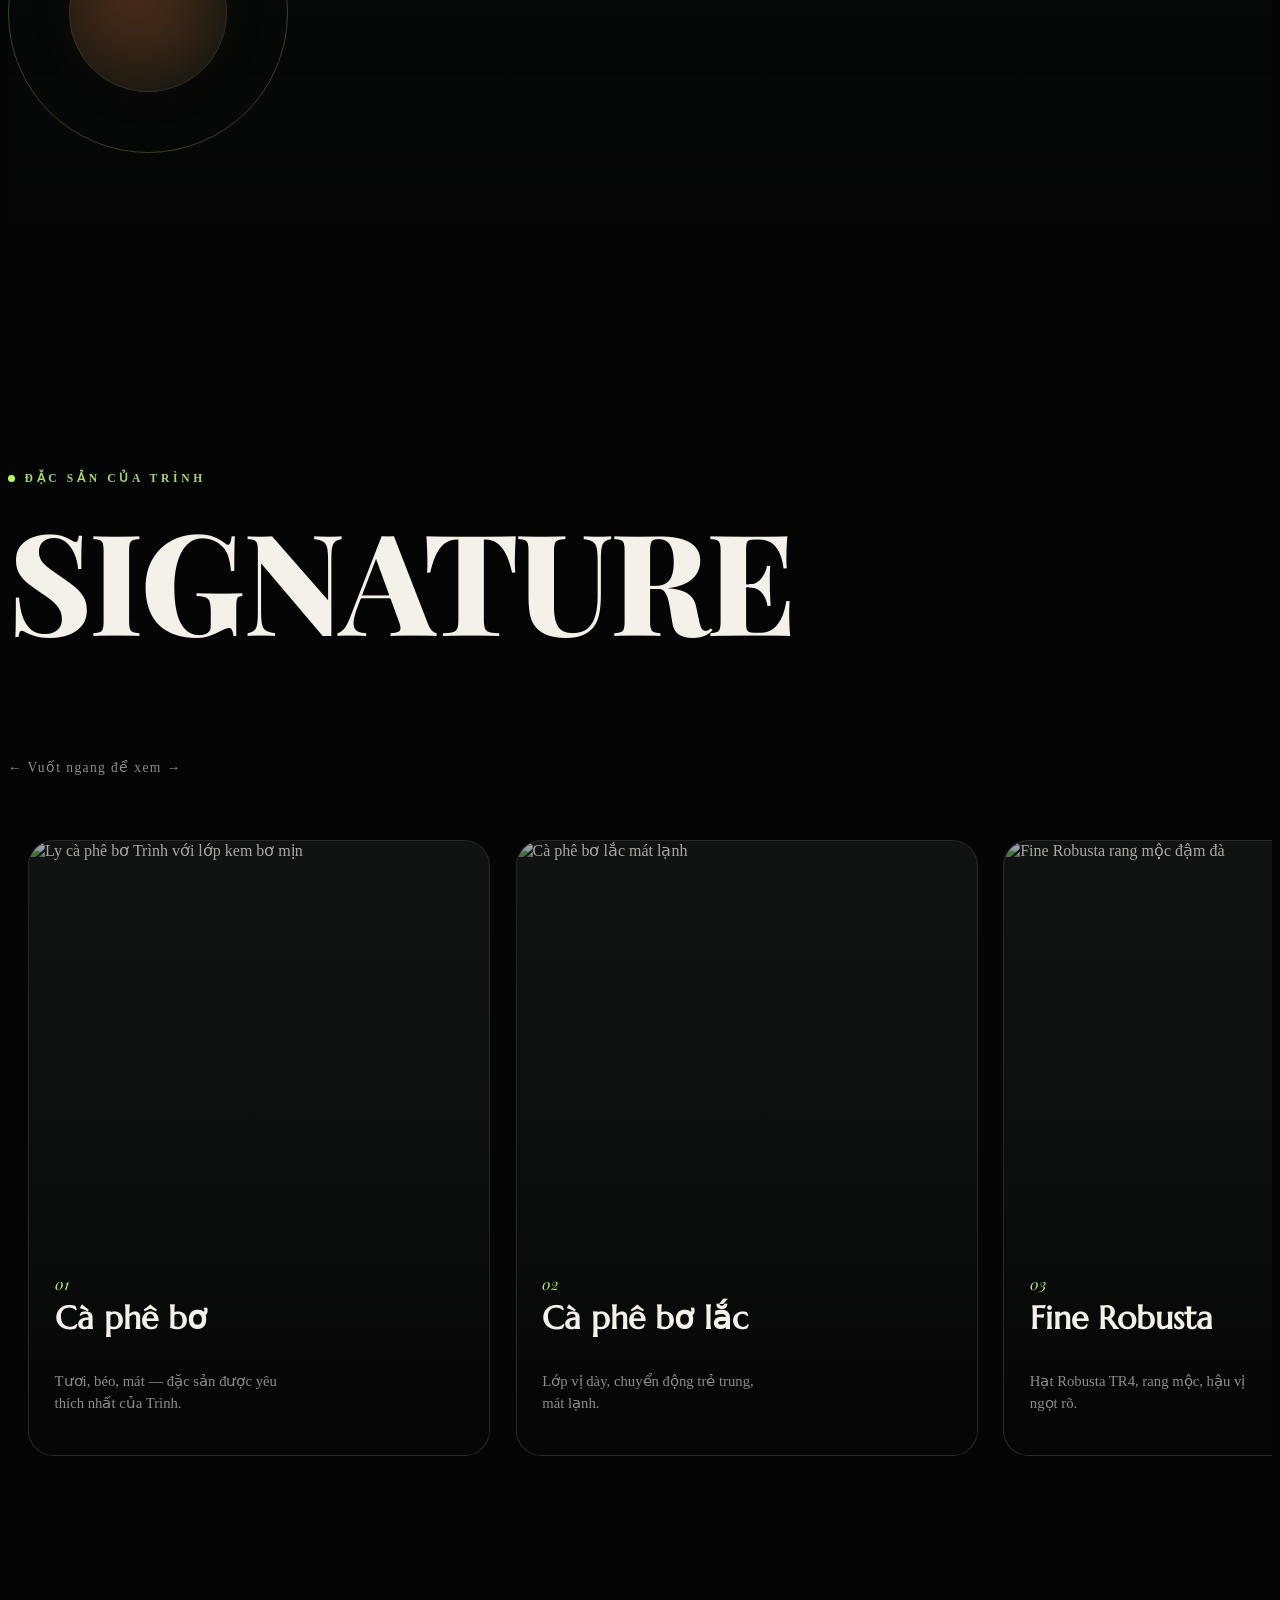
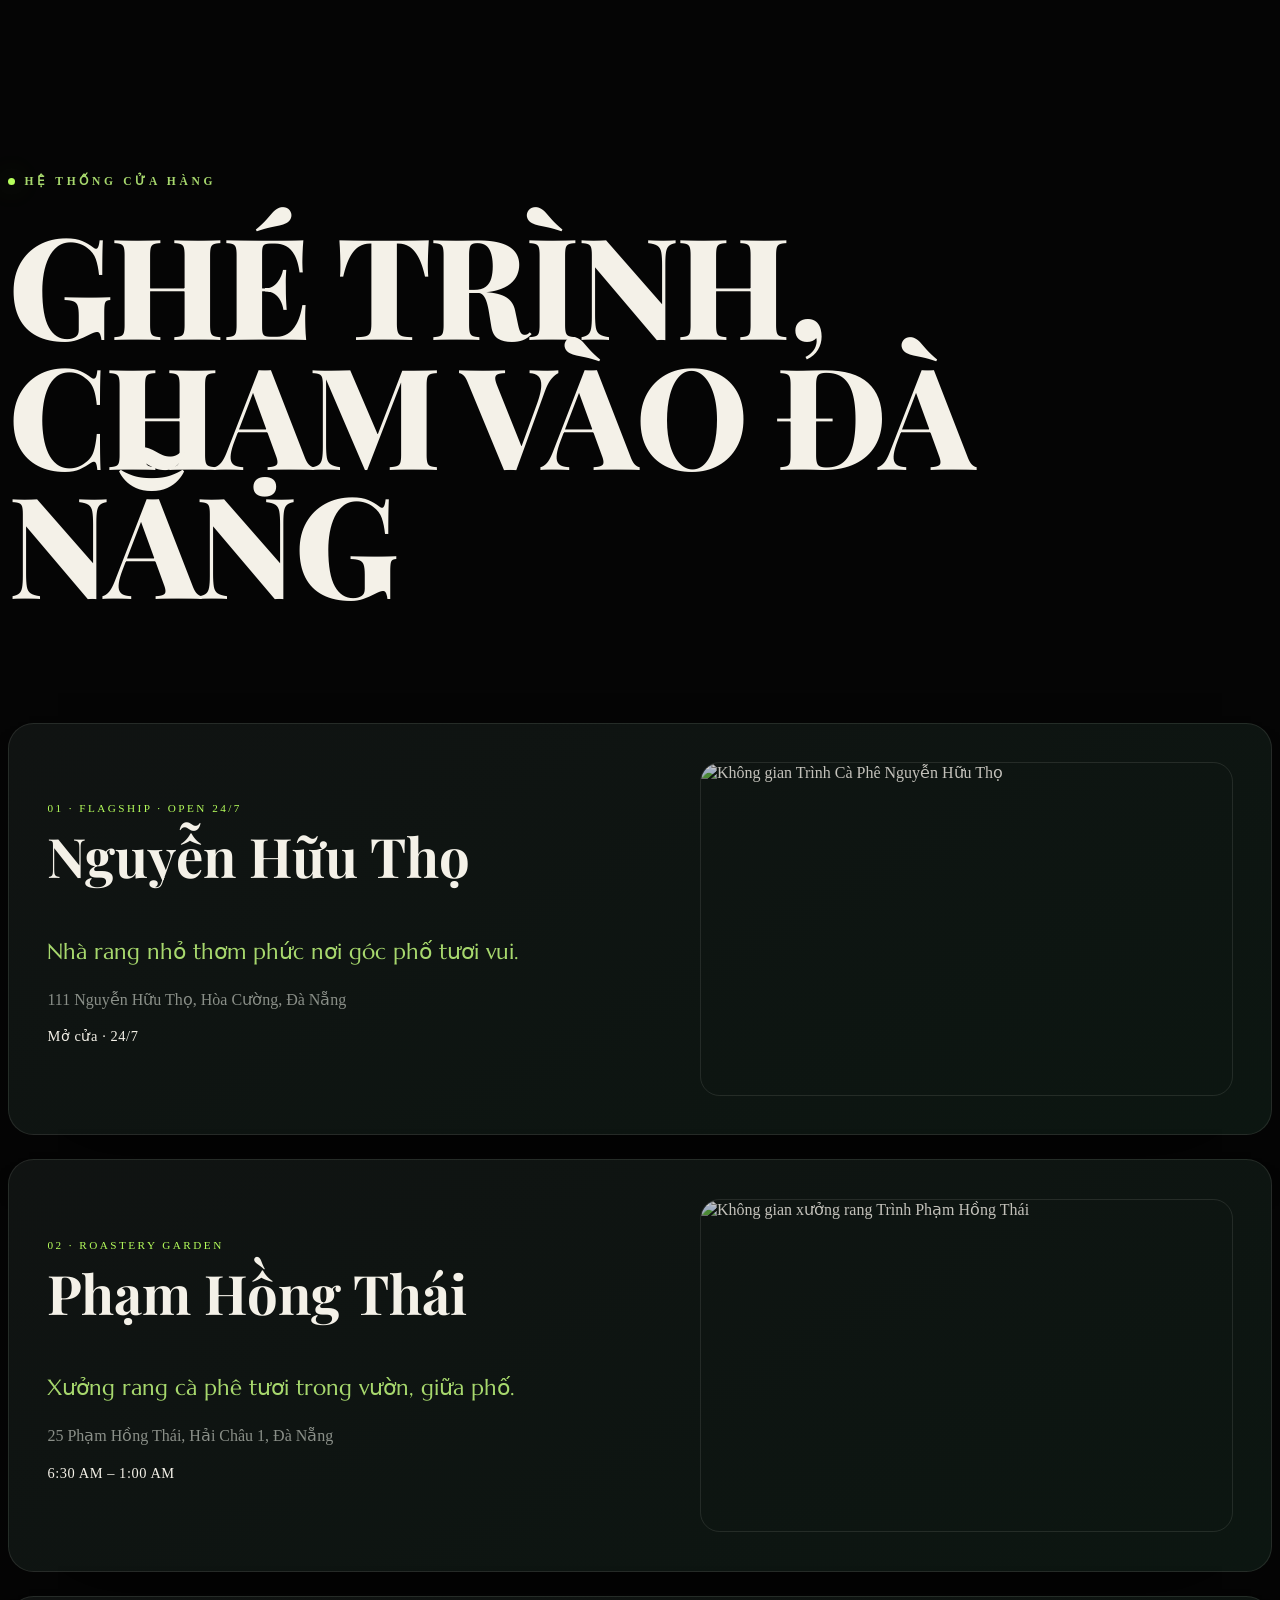
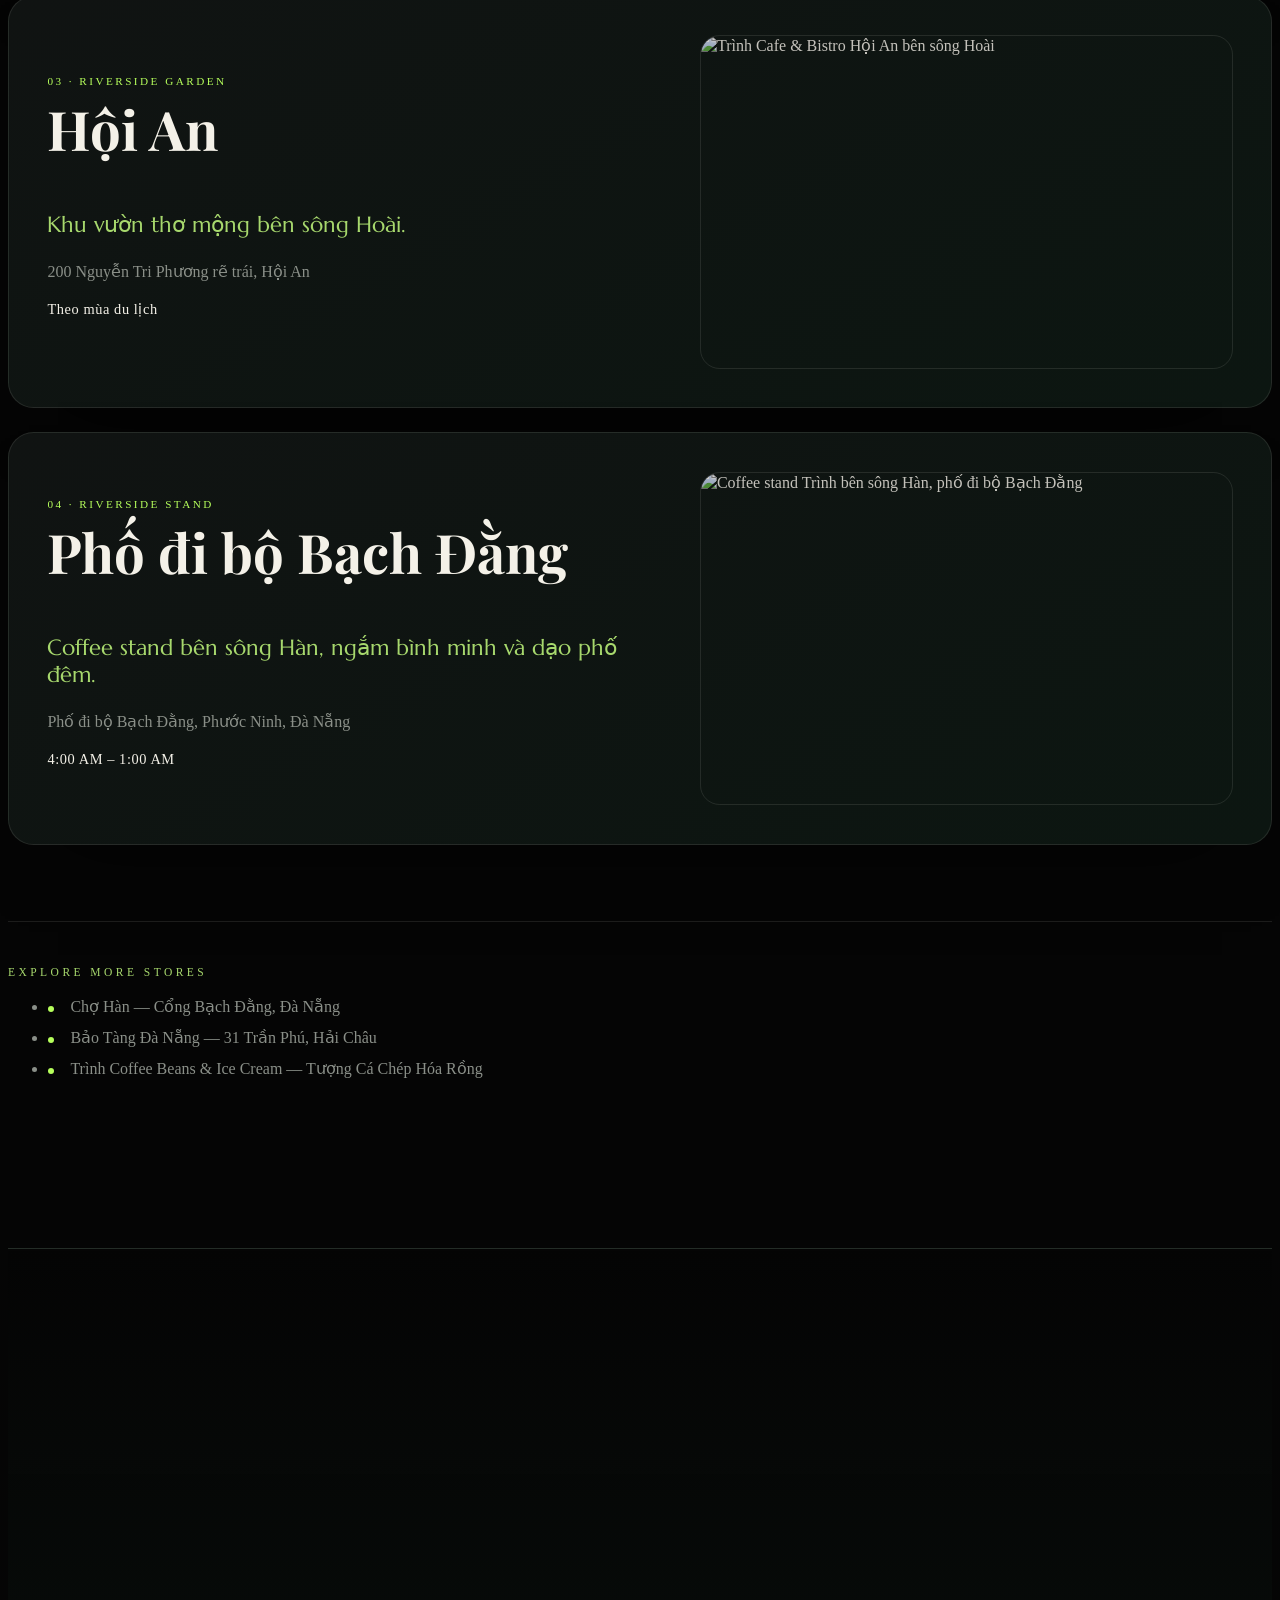
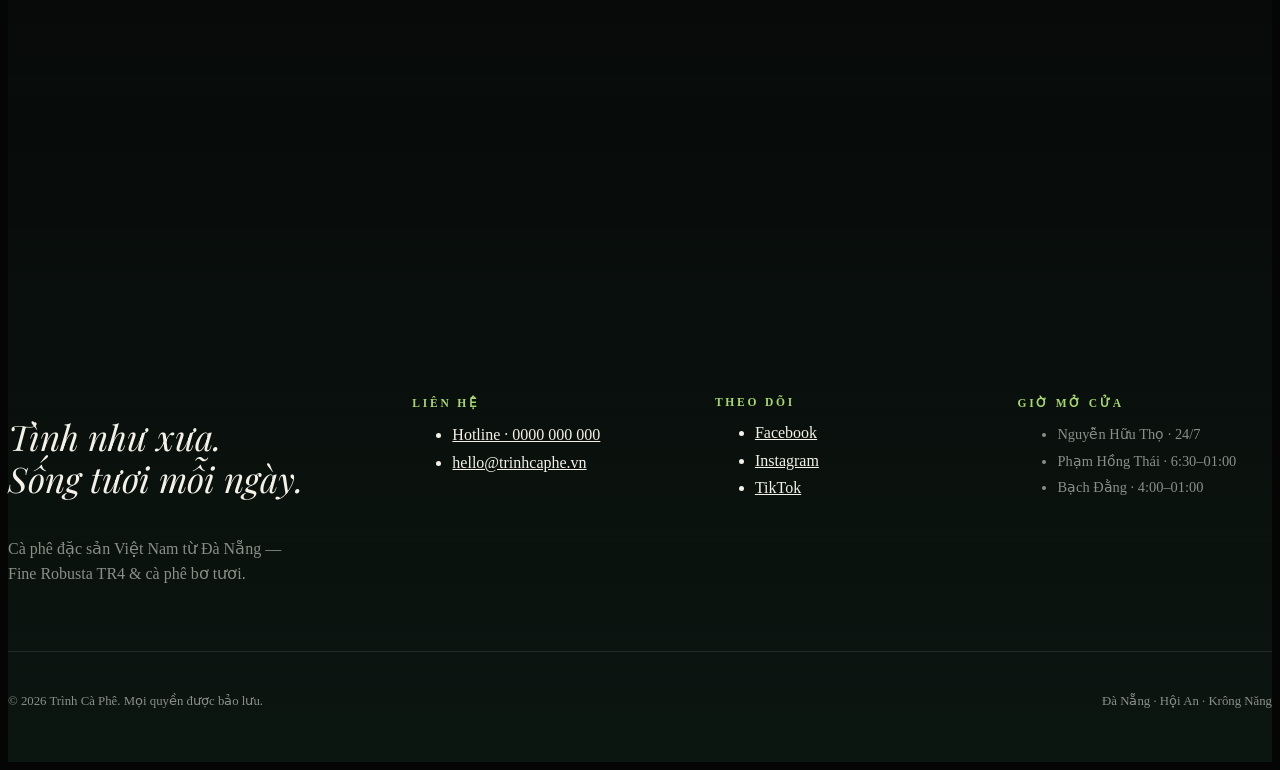
==== commit 83c793ca: "Hero re-layout: remove clutter, bottom-anchor content, organic colors - Remove eyebrow line and the " ====
--- a/trinh-dark/index.html
+++ b/trinh-dark/index.html
@@ -164,25 +164,19 @@
       <!-- Floating coffee beans / orbs (parallax particles) -->
       <div class="hero__particles" data-particles aria-hidden="true"></div>
 
-      <!-- Content -->
+      <!-- Content: chỉ slogan + mô tả + nút, ép xuống đáy.
+           Nửa trên để trống cho logo có sẵn trong video nền. -->
       <div class="hero__content" data-hero-content>
-        <h1 class="hero__title">
-          <span class="hero__title-line" data-fx="line">TRÌNH</span>
-          <span class="hero__title-line hero__title-line--accent" data-fx="line">CÀ&nbsp;PHÊ</span>
-        </h1>
-        <p class="hero__slogan" data-fx="fade">Sống tươi mỗi ngày.</p>
-        <p class="hero__lede" data-fx="fade">
-          Cà phê đặc sản Việt Nam, bơ tươi và những mẻ rang kể chuyện Đà Nẵng.
-        </p>
-        <div class="hero__actions" data-fx="fade">
-          <a href="#menu" class="btn btn--solid">Khám phá đặc sản</a>
-          <a href="#farm" class="btn btn--ghost">Từ farm đến ly</a>
-        </div>
-      </div>
-
-      <div class="hero__scrollcue" data-hero-content aria-hidden="true">
-        <span class="hero__scrollcue-track"><span class="hero__scrollcue-dot"></span></span>
-        <span class="hero__scrollcue-label">Scroll</span>
+        <div class="hero__panel">
+          <p class="hero__slogan" data-fx="fade">Sống tươi mỗi ngày.</p>
+          <p class="hero__lede" data-fx="fade">
+            Cà phê đặc sản Việt Nam, bơ tươi và những mẻ rang kể chuyện Đà Nẵng.
+          </p>
+          <div class="hero__actions" data-fx="fade">
+            <a href="#menu" class="btn btn--solid">Khám phá đặc sản</a>
+            <a href="#farm" class="btn btn--ghost">Từ farm đến ly</a>
+          </div>
+        </div>
       </div>
     </section>
 
--- a/trinh-dark/style.css
+++ b/trinh-dark/style.css
@@ -209,10 +209,10 @@
   transition: transform var(--dur-fast) var(--ease-out), background var(--dur-fast), color var(--dur-fast), box-shadow var(--dur-fast);
   min-height: 48px;
 }
-.btn--solid { background: var(--butter); color: var(--coffee); box-shadow: 0 0 0 rgba(235,217,167,0); }
-.btn--solid:hover { transform: translateY(-2px); background: var(--butter-deep); box-shadow: 0 12px 40px -12px rgba(235,217,167,0.7); }
-.btn--ghost { border: 1px solid rgba(244,241,232,0.25); color: var(--cream); }
-.btn--ghost:hover { border-color: var(--butter); color: var(--butter); transform: translateY(-2px); }
+.btn--solid { background: #F8F5F0; color: #2C1E16; }
+.btn--solid:hover { transform: translateY(-2px); background: #FFFFFF; box-shadow: 0 14px 40px -14px rgba(0,0,0,0.6); }
+.btn--ghost { border: 1px solid rgba(248,245,240,0.6); color: #FFFFFF; }
+.btn--ghost:hover { border-color: #FFFFFF; background: rgba(248,245,240,0.1); transform: translateY(-2px); }
 
 /* ---------- 8 · HERO ---------- */
 .hero { position: relative; height: 100svh; min-height: 600px; overflow: hidden; display: grid; }
@@ -235,26 +235,30 @@
   box-shadow: 0 0 14px rgba(182,255,92,0.25); opacity: 0.6; will-change: transform;
 }
 
+/* Content: ép xuống đáy màn hình, để trống nửa trên cho logo trong video */
 .hero__content {
-  position: relative; z-index: 2; place-self: center; text-align: center;
-  padding: 0 1.25rem; max-width: 1100px; margin-inline: auto;
-}
-.hero__title {
-  font-family: 'Playfair Display', serif; font-weight: 800;
-  font-size: var(--fs-display); line-height: 0.9; letter-spacing: -0.015em;
-  text-shadow: 0 2px 30px rgba(0,0,0,0.45);
-}
-.hero__title-line { display: block; font-family: 'Playfair Display', serif; font-style: normal; font-weight: 800; }
-.hero__title-line--accent { color: var(--butter); }
-.hero__slogan { font-family: 'Playfair Display', serif; font-size: clamp(1.3rem, 3vw, 2.2rem); margin-top: 1.5rem; color: var(--cream); text-shadow: 0 2px 18px rgba(0,0,0,0.5); }
-.hero__lede { color: var(--cream); max-width: 40ch; margin: 1rem auto 0; line-height: 1.7; text-shadow: 0 2px 14px rgba(0,0,0,0.7), 0 1px 3px rgba(0,0,0,0.5); }
-.hero__actions { display: flex; flex-wrap: wrap; gap: 0.9rem; justify-content: center; margin-top: 2.4rem; }
-
-.hero__scrollcue { position: absolute; z-index: 2; bottom: 2rem; left: 50%; transform: translateX(-50%); display: flex; flex-direction: column; align-items: center; gap: 0.6rem; color: var(--muted); }
-.hero__scrollcue-track { width: 24px; height: 40px; border: 1.5px solid rgba(244,241,232,0.3); border-radius: 99px; display: grid; }
-.hero__scrollcue-dot { width: 4px; height: 8px; border-radius: 99px; background: var(--avocado-neon); justify-self: center; align-self: start; margin-top: 7px; animation: cue 1.6s var(--ease-out) infinite; }
-.hero__scrollcue-label { font-size: 0.62rem; letter-spacing: 0.3em; text-transform: uppercase; }
-@keyframes cue { 0%,100% { transform: translateY(0); opacity: 1; } 50% { transform: translateY(9px); opacity: 0.3; } }
+  position: relative; z-index: 2;
+  align-self: end;                 /* đẩy xuống đáy của grid hero */
+  justify-self: center;
+  width: 100%;
+  padding: 0 1.25rem clamp(4rem, 16vh, 9rem);  /* cách đáy ~15-18% vh */
+  text-align: center;
+}
+.hero__panel {
+  max-width: 600px;                /* không tràn viền */
+  margin-inline: auto;
+}
+.hero__slogan {
+  font-family: 'Playfair Display', serif; font-weight: 600;
+  font-size: clamp(1.6rem, 3.4vw, 2.6rem); line-height: 1.15; color: var(--cream);
+  text-shadow: 0px 4px 8px rgba(0, 0, 0, 0.8);
+}
+.hero__lede {
+  color: var(--cream); max-width: 46ch; margin: 1.1rem auto 0; line-height: 1.7;
+  font-size: clamp(1rem, 1.3vw, 1.15rem);
+  text-shadow: 0px 4px 8px rgba(0, 0, 0, 0.8);
+}
+.hero__actions { display: flex; flex-wrap: wrap; gap: 0.9rem; justify-content: center; margin-top: 2.2rem; }
 
 /* ---------- 9 · FARM ---------- */
 .farm__head { margin-bottom: clamp(2.5rem, 6vw, 5rem); }
@@ -430,7 +434,7 @@
   .hero__bg { transform: scale(1) !important; }
   .store-card { position: relative; top: auto; }
   .preloader { display: none; }
-  .ambient__glow, .roaster__ring, .roaster__heat, .hero__scrollcue-dot, .footer__bird { animation: none !important; }
+  .ambient__glow, .roaster__ring, .roaster__heat, .footer__bird { animation: none !important; }
   .ambient__fluid { display: none; }
   .preloader__bird { opacity: 1; transform: none; }
 }
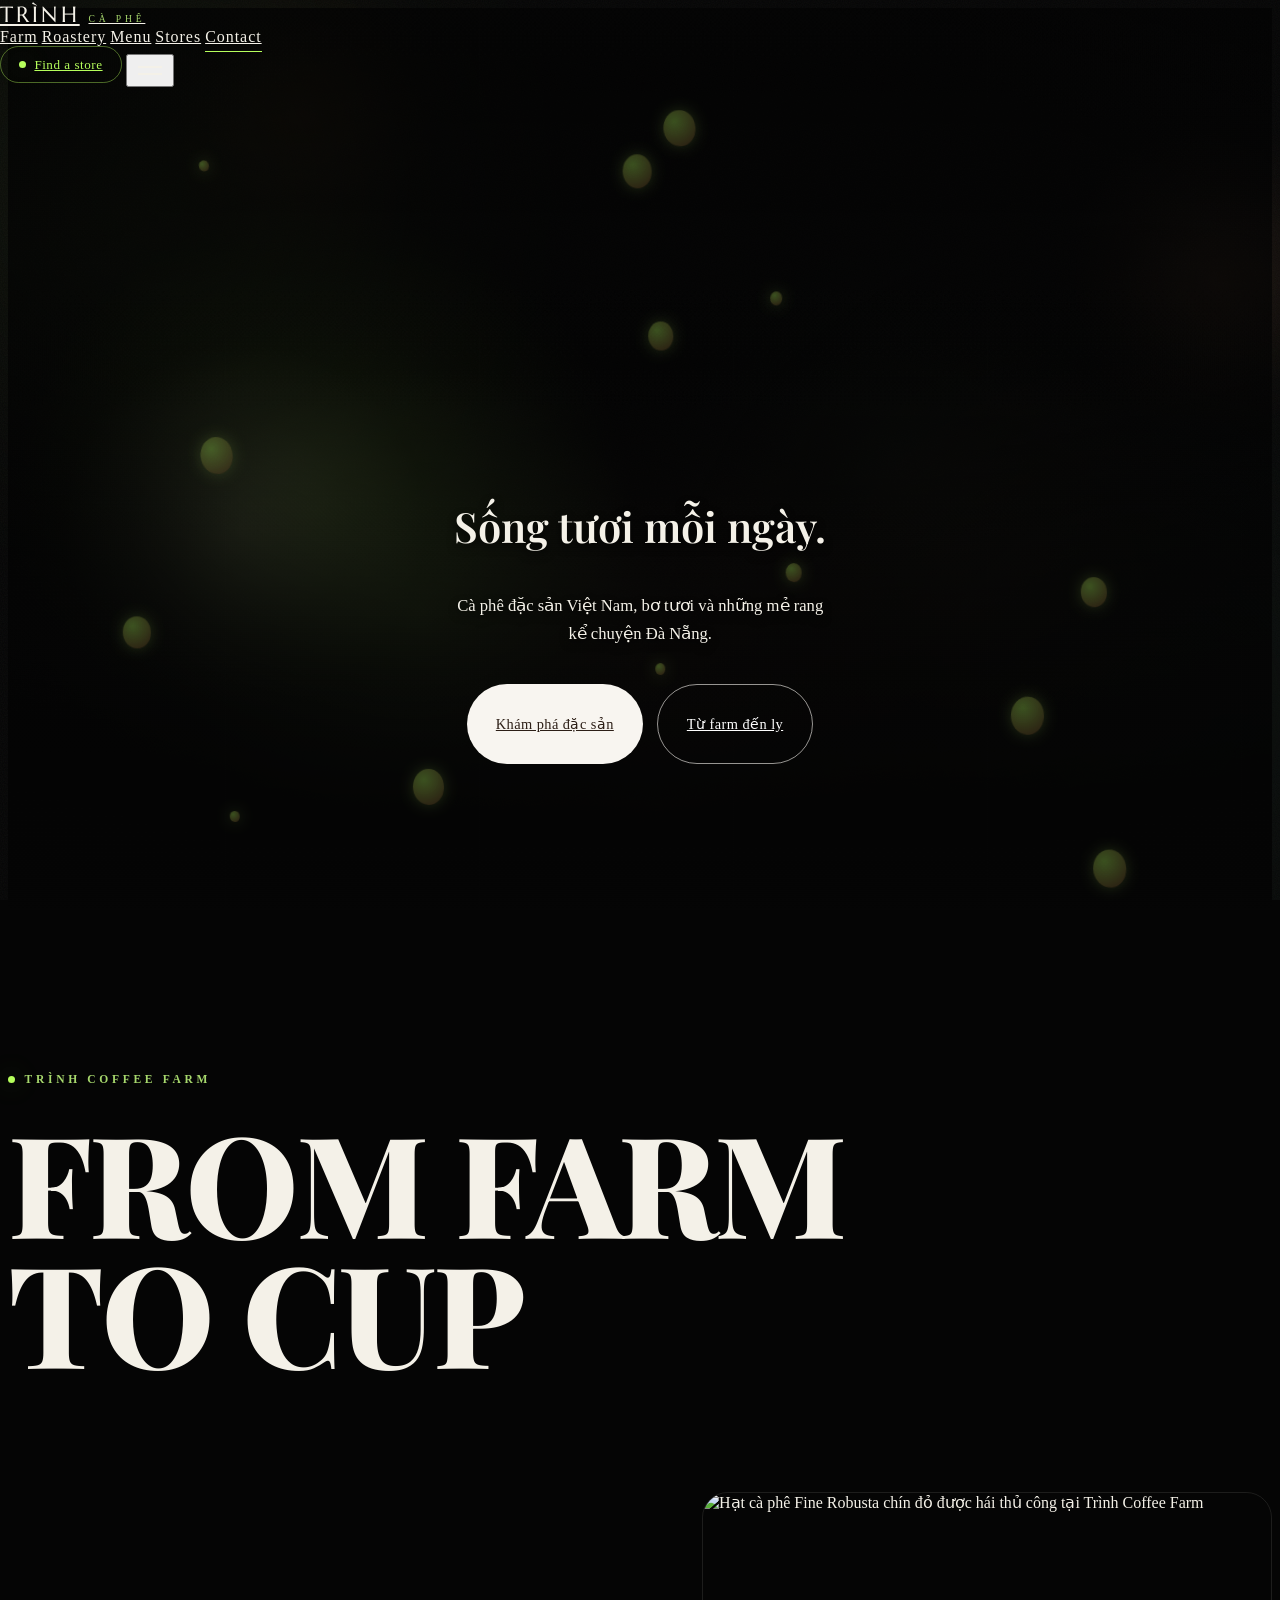
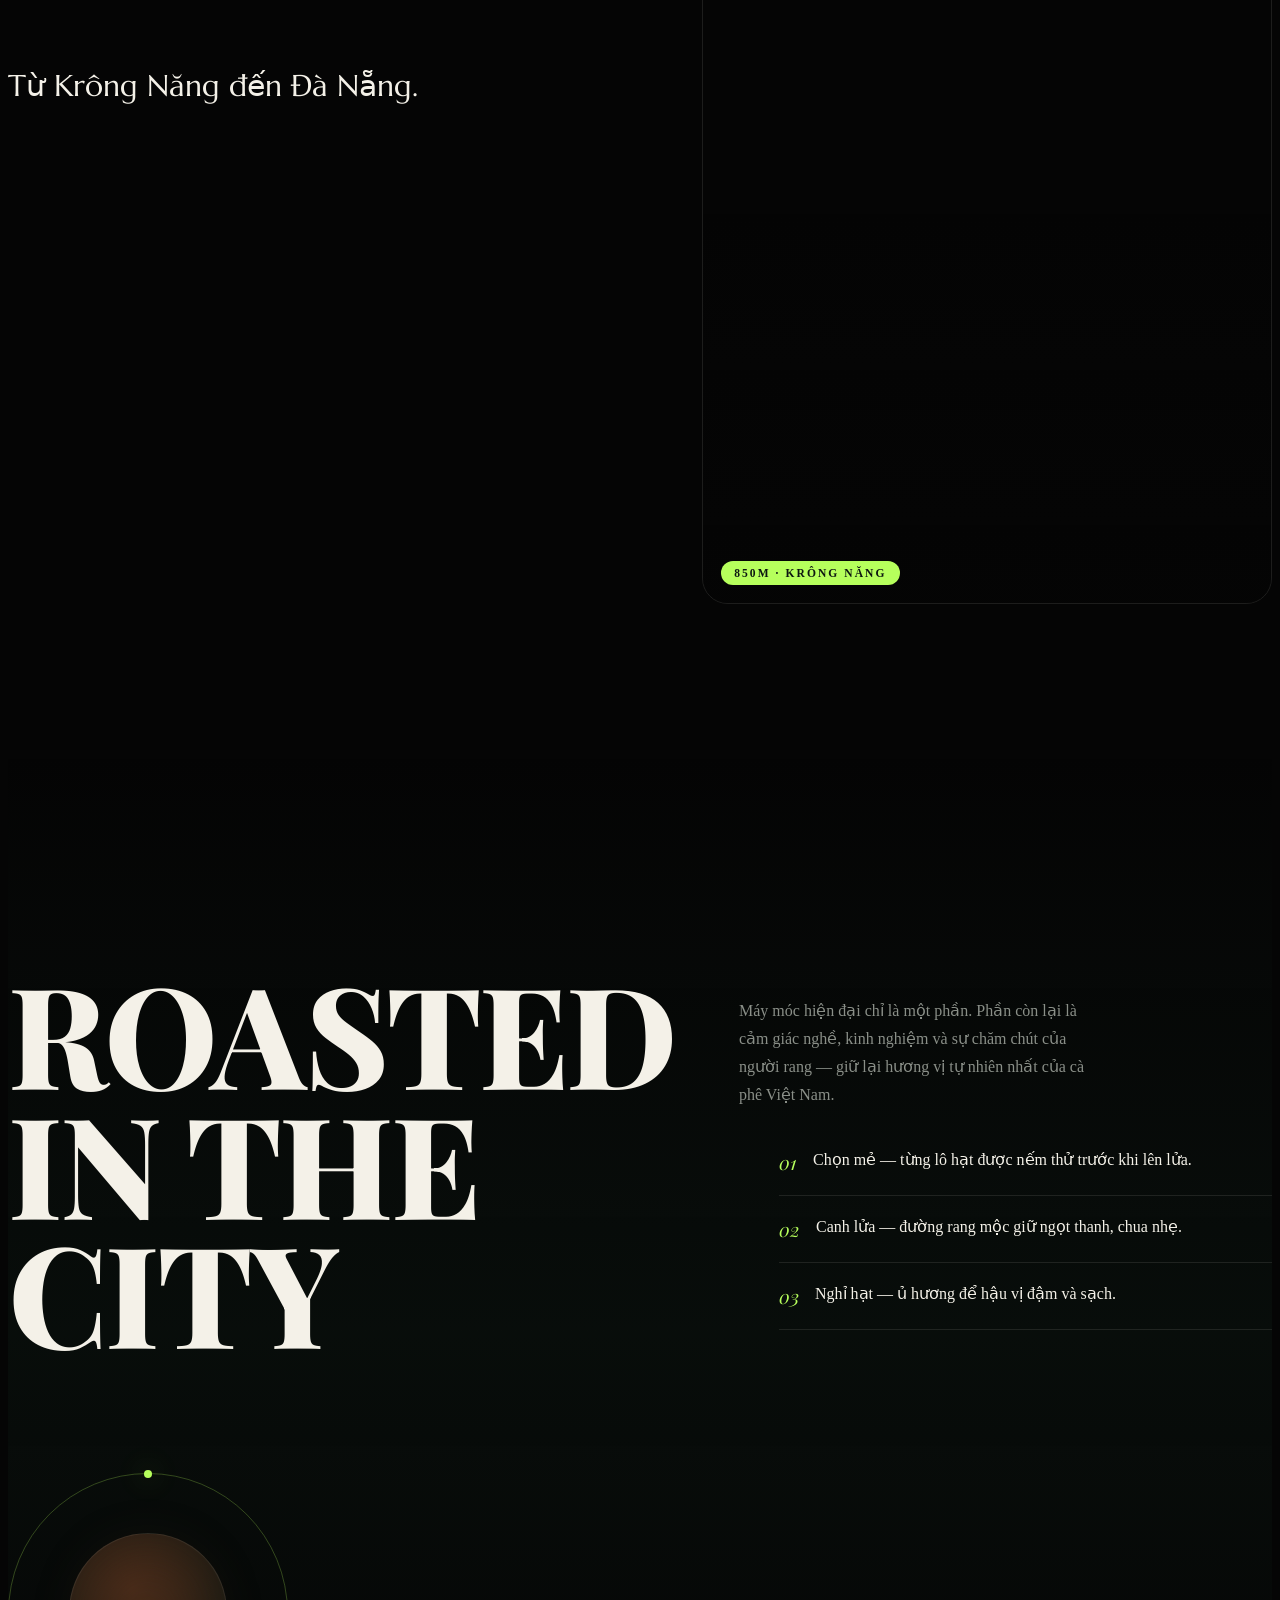
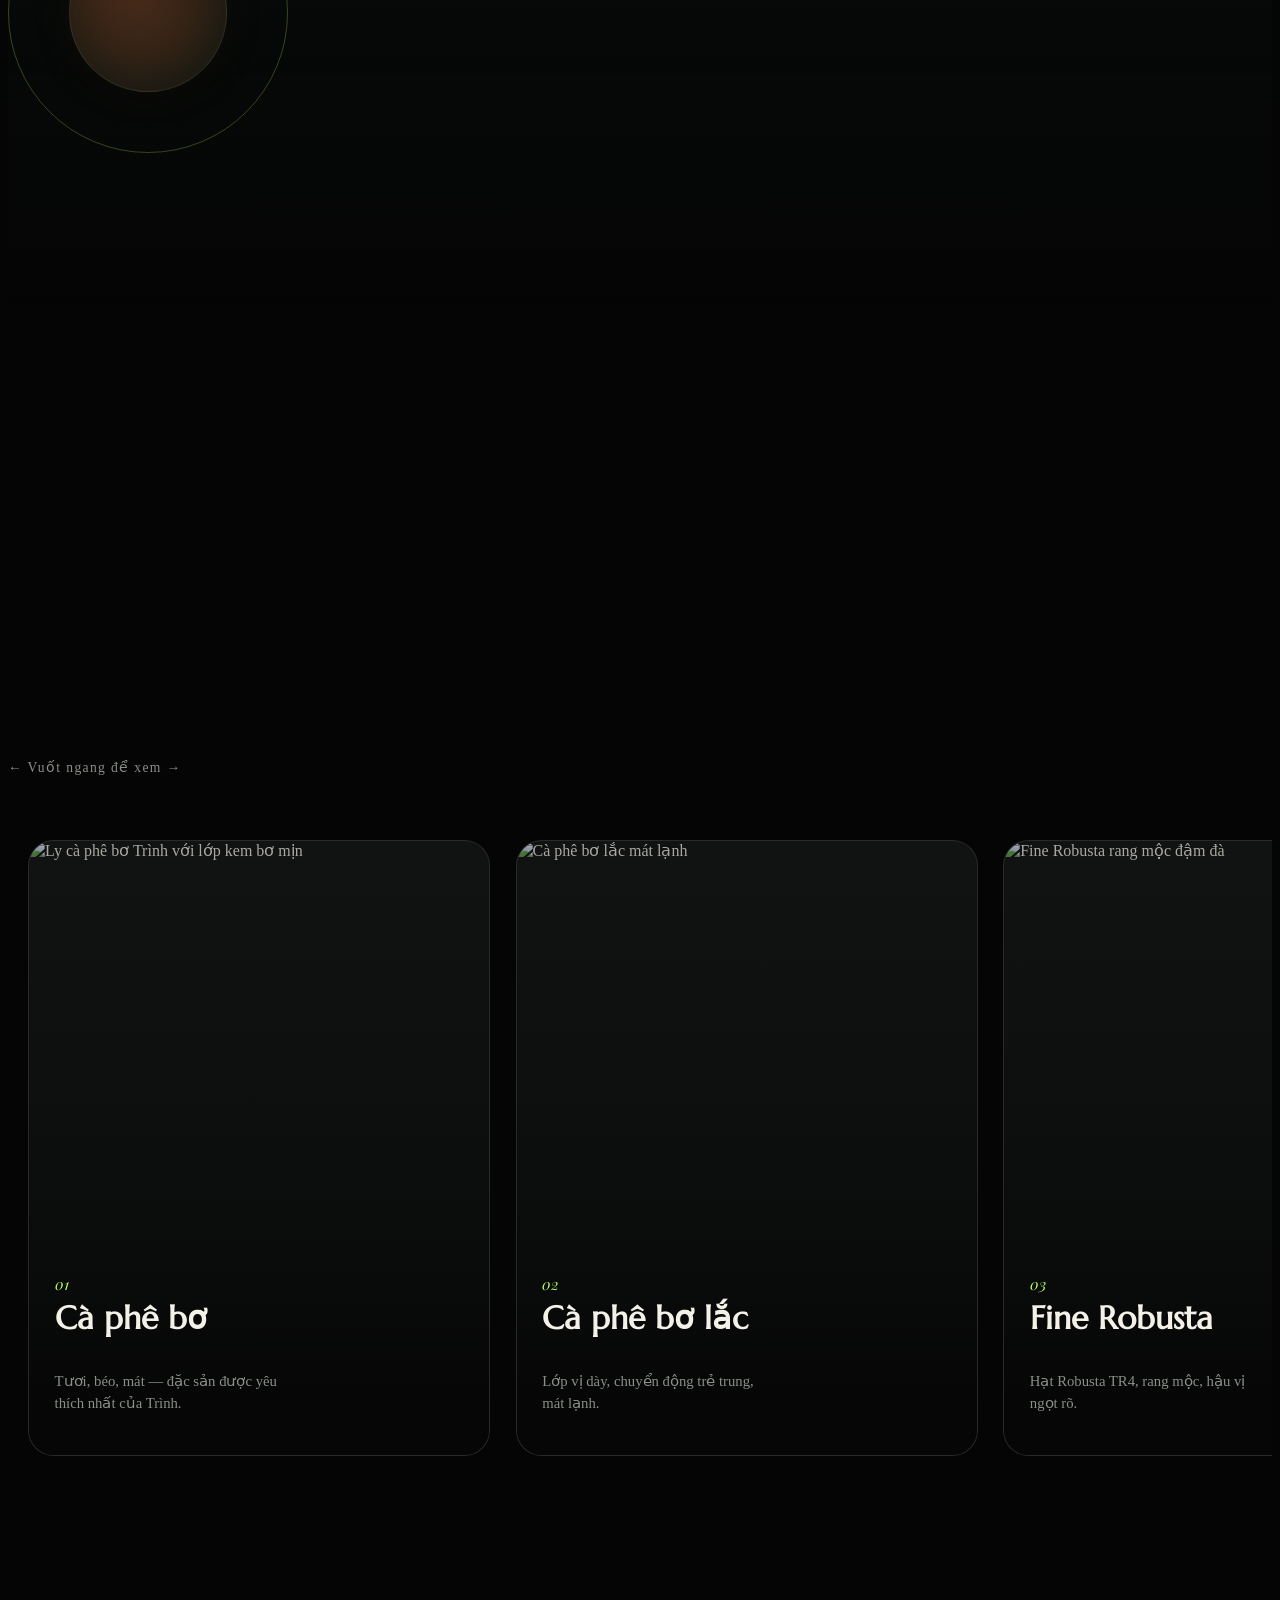
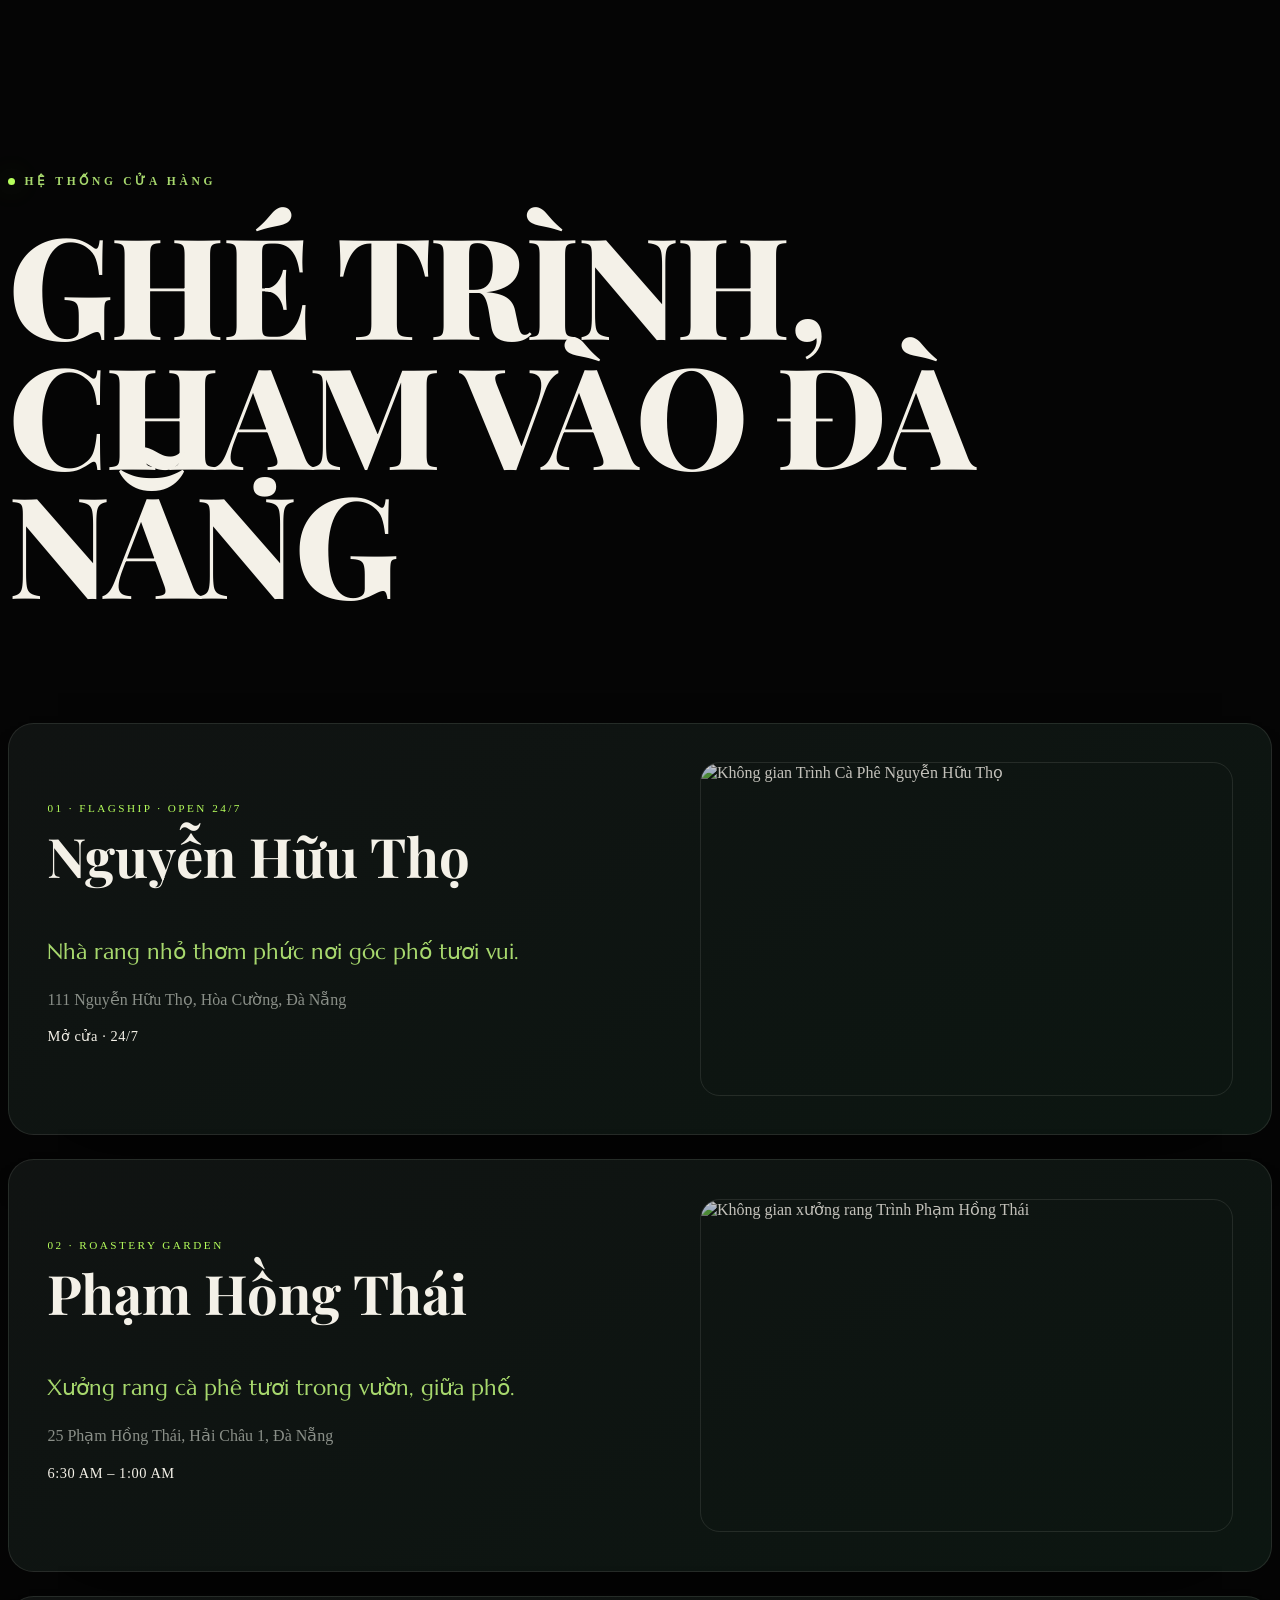
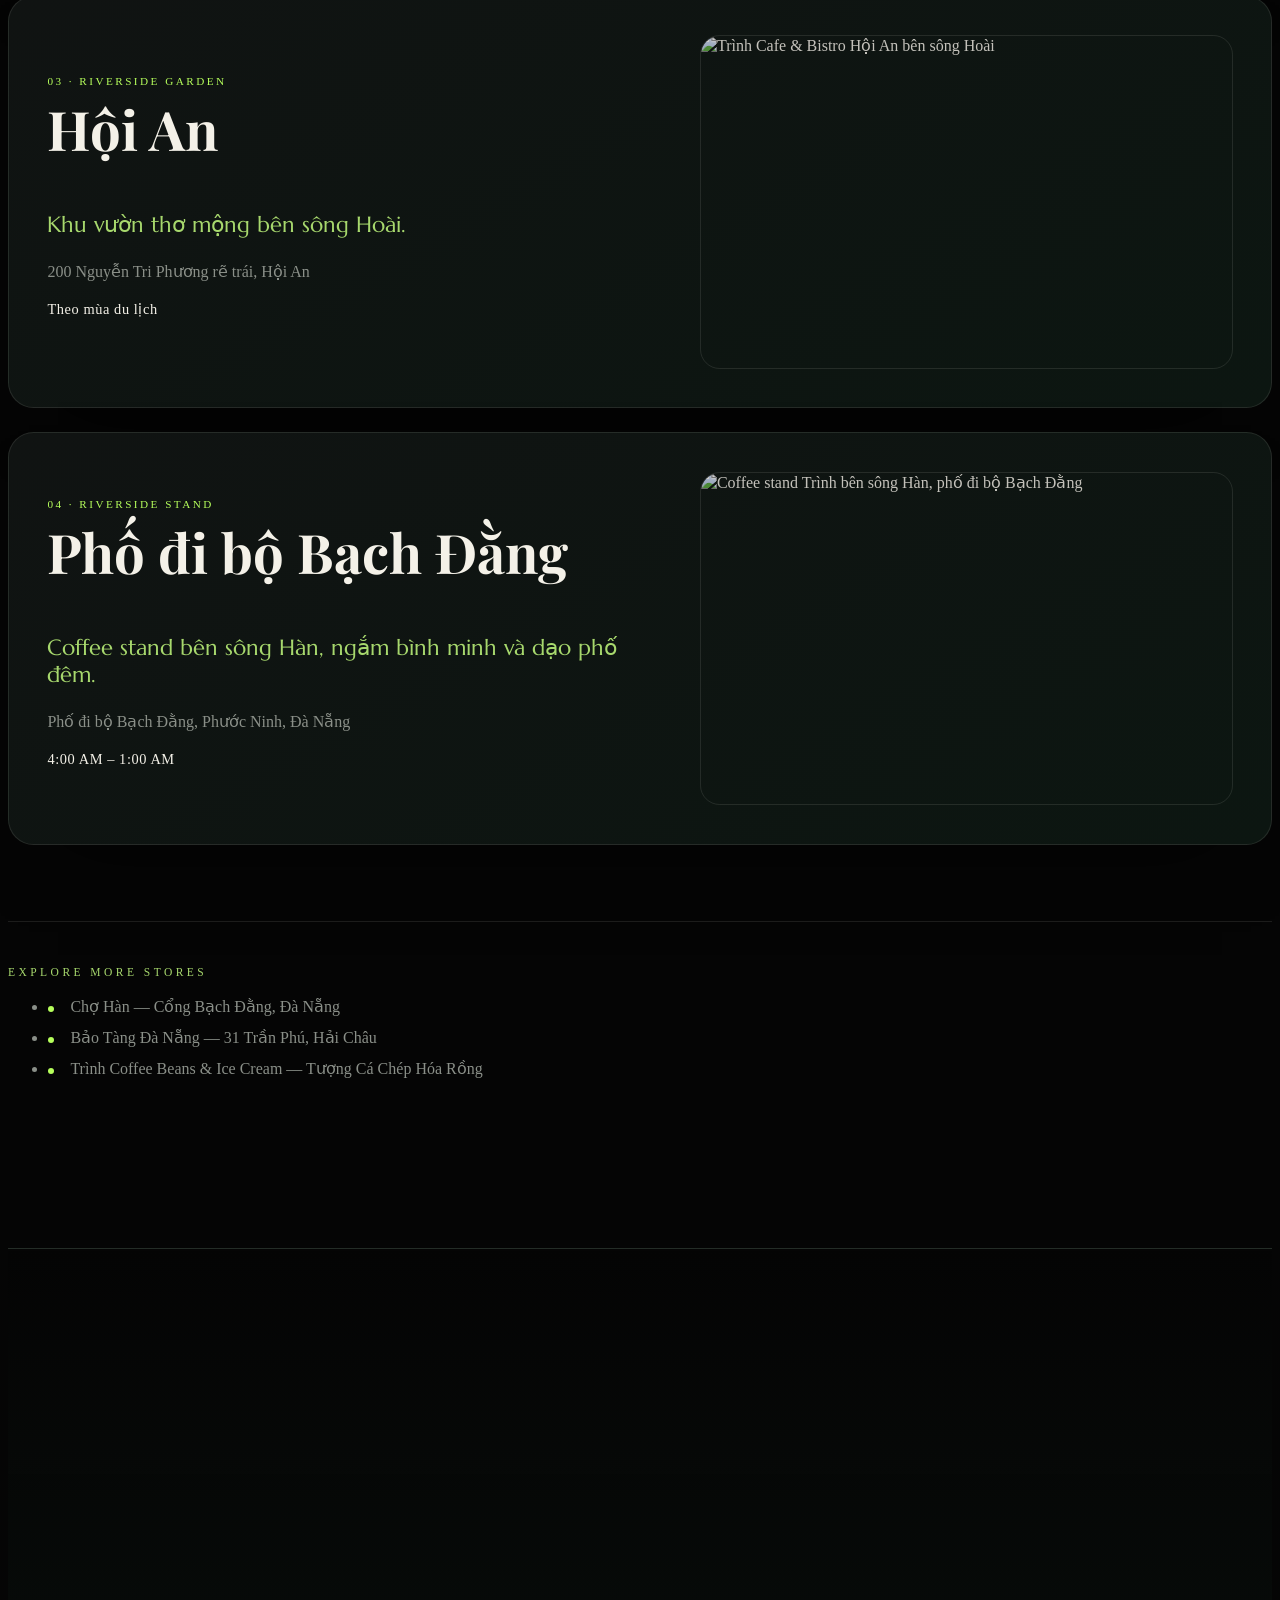
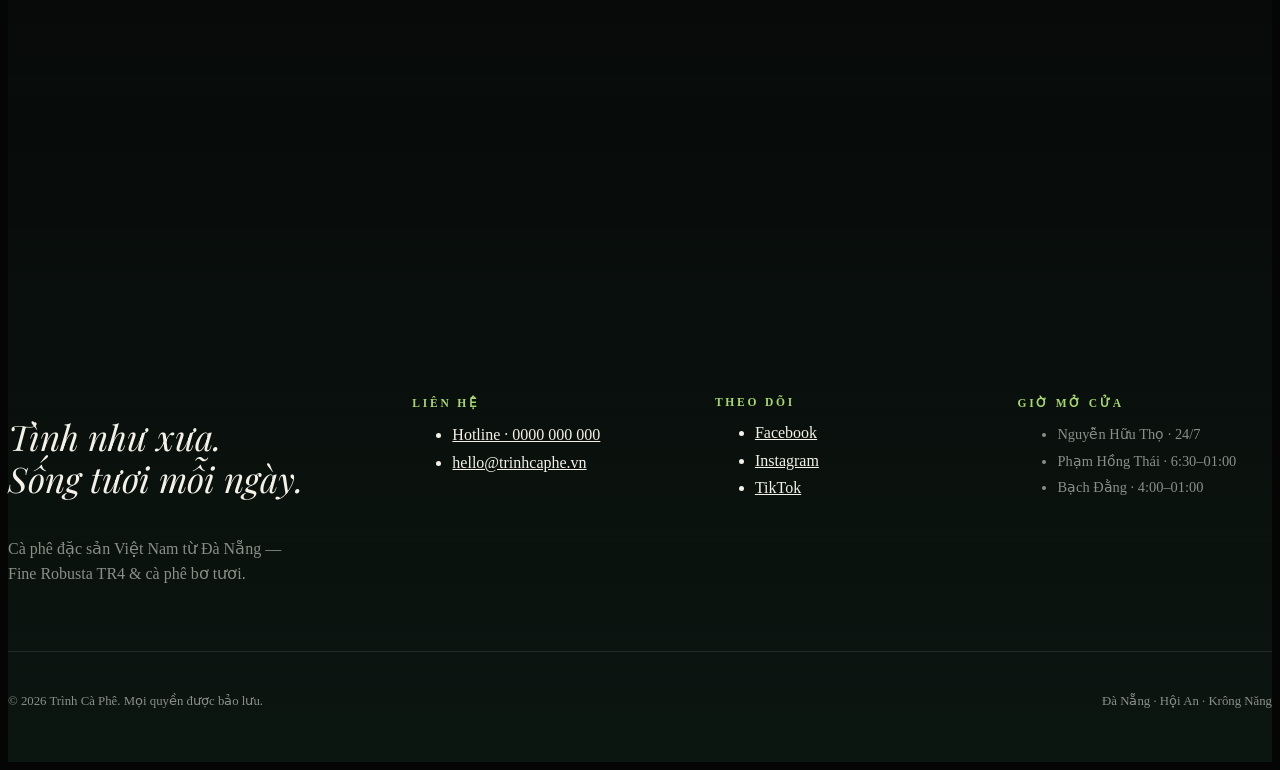
==== commit da644364: "Preloader: use real logo <img> (logo-trinh.png) instead of inline SVG bird - Replace hand-coded SVG " ====
--- a/trinh-dark/index.html
+++ b/trinh-dark/index.html
@@ -85,7 +85,9 @@
   <div id="preloader" class="preloader" aria-hidden="true">
     <div class="preloader__inner">
       <span class="preloader__bird" data-preloader-bird>
-        <svg viewBox="0 0 64 64"><use href="#trinh-bird"></use></svg>
+        <img class="preloader__logo" src="logo-trinh.png"
+             alt="Trình Cà Phê"
+             onerror="this.onerror=null;this.src='logo-trinh.svg'">
       </span>
       <div class="preloader__word" data-preloader-word>
         <span>T</span><span>R</span><span>Ì</span><span>N</span><span>H</span>
--- a/trinh-dark/style.css
+++ b/trinh-dark/style.css
@@ -129,8 +129,13 @@
   background: var(--ink);
 }
 .preloader__inner { display: flex; flex-direction: column; align-items: center; gap: 1.2rem; }
-.preloader__bird { width: 64px; height: 64px; opacity: 0; transform: translateY(10px) scale(0.8); }
-.preloader__bird svg { width: 100%; height: 100%; filter: drop-shadow(0 0 16px rgba(56,189,248,0.6)); }
+.preloader__bird { display: inline-flex; opacity: 0; transform: translateY(10px) scale(0.8); }
+/* Logo ảnh thật — cân đối ngay phía trên chữ TRÌNH, giữ glow xanh thương hiệu */
+.preloader__logo {
+  width: clamp(110px, 22vw, 170px); height: auto; object-fit: contain;
+  filter: drop-shadow(0 0 18px rgba(56,189,248,0.6));
+}
+.preloader__bird svg { width: clamp(110px, 22vw, 170px); height: auto; filter: drop-shadow(0 0 16px rgba(56,189,248,0.6)); }
 .preloader__word {
   display: flex; gap: 0.1em;
   font-family: 'Playfair Display', serif; font-weight: 800;
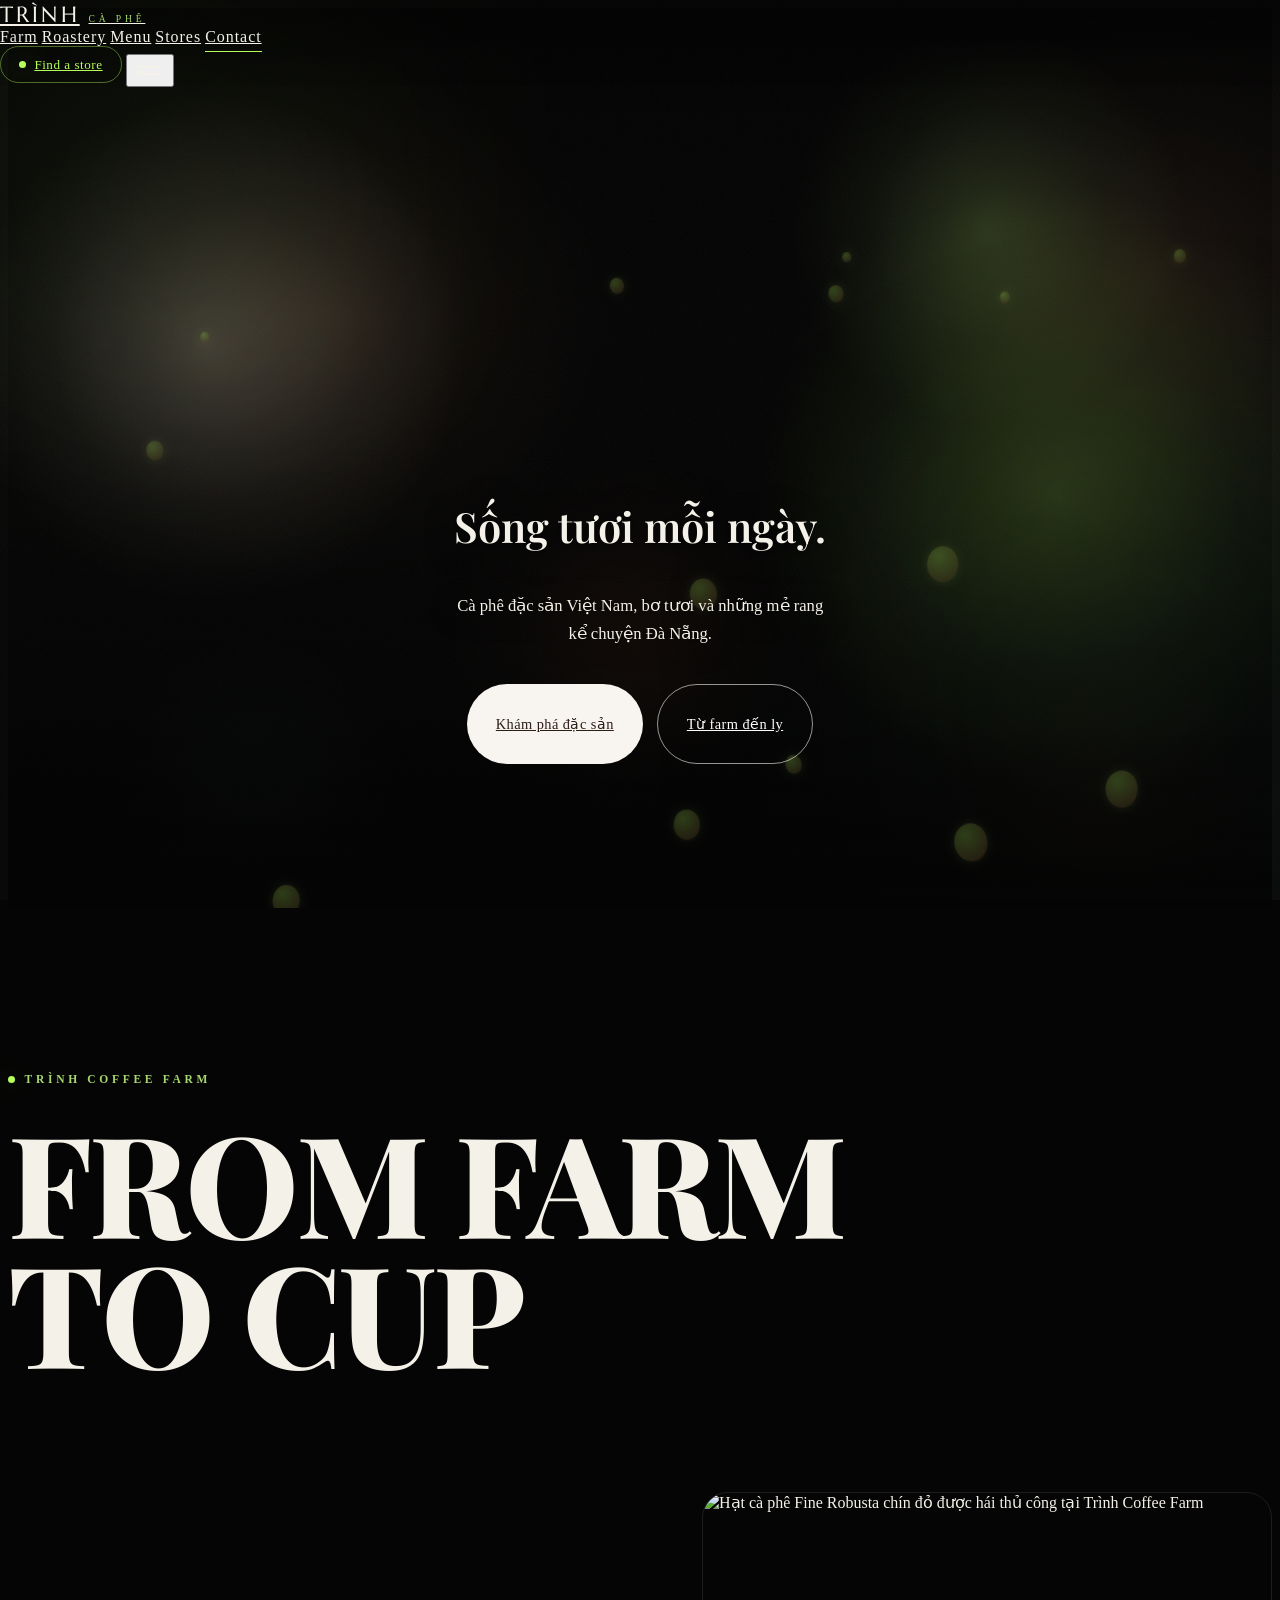
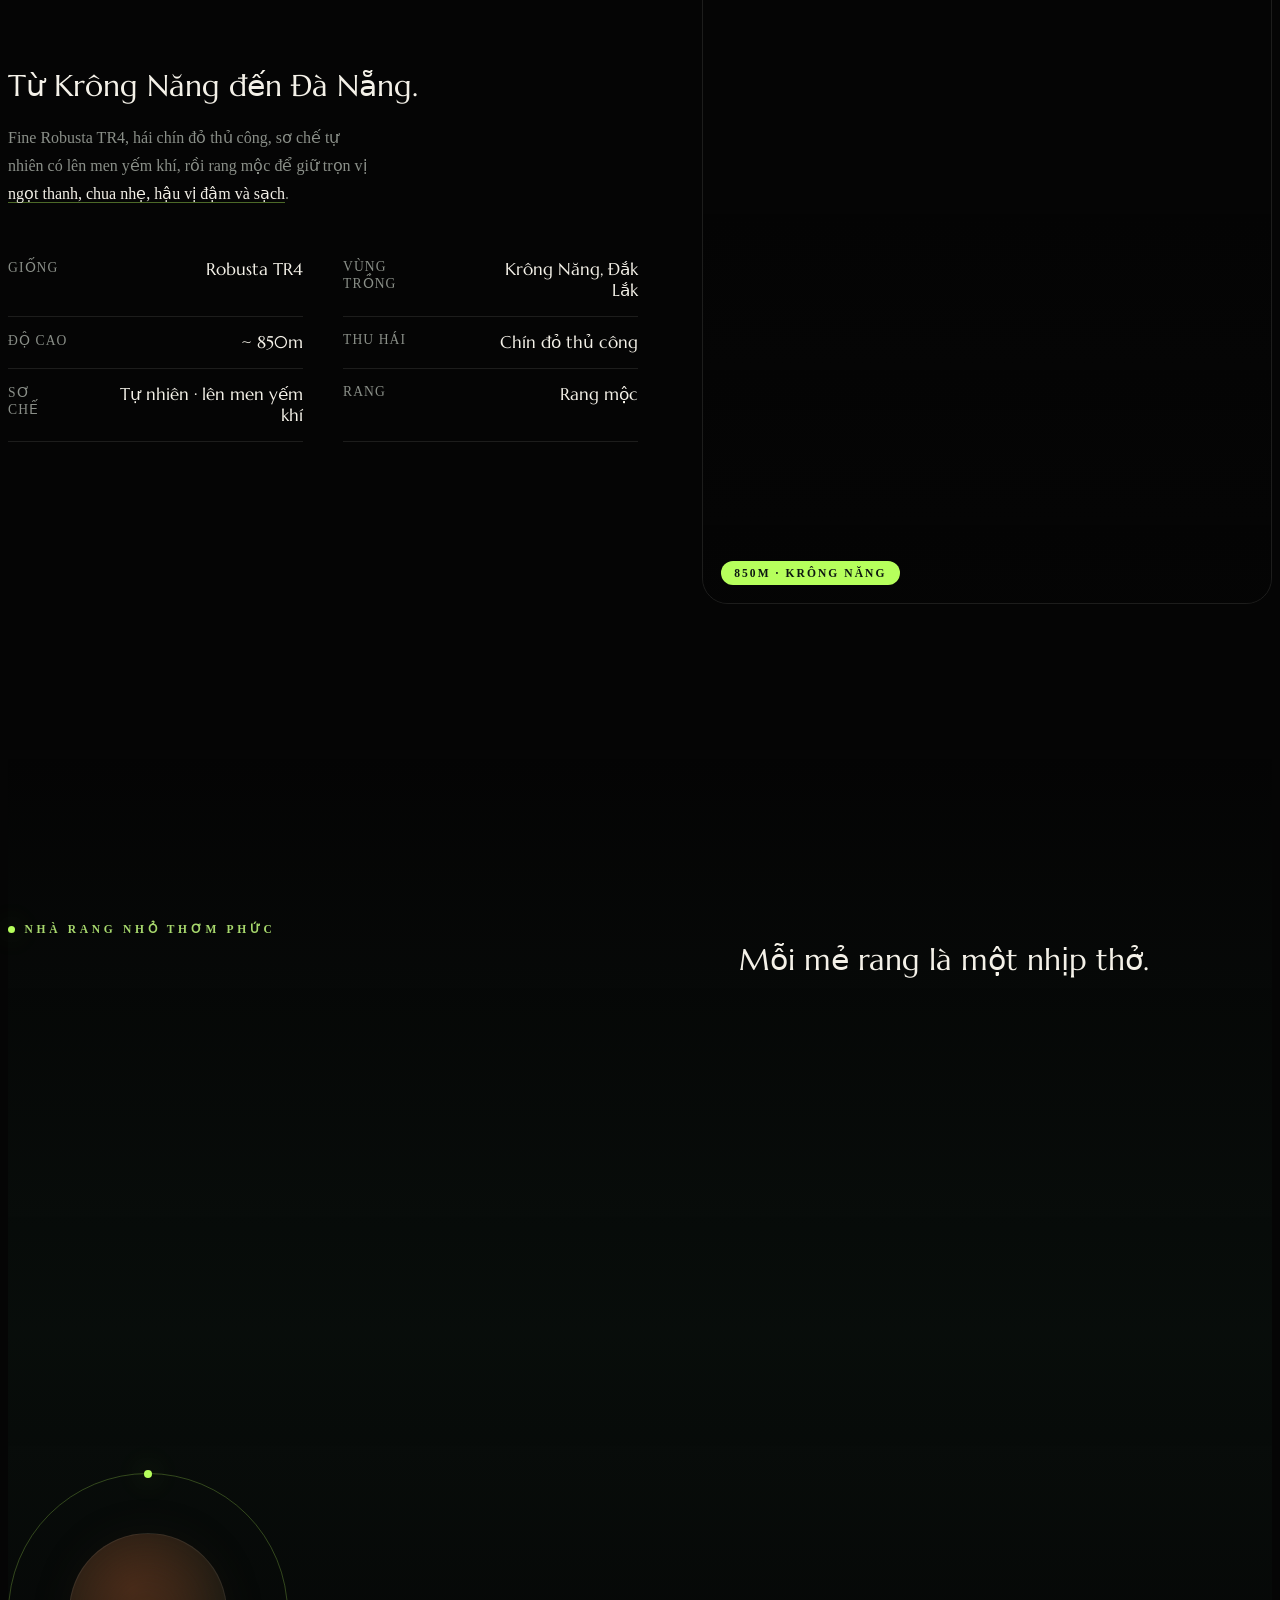
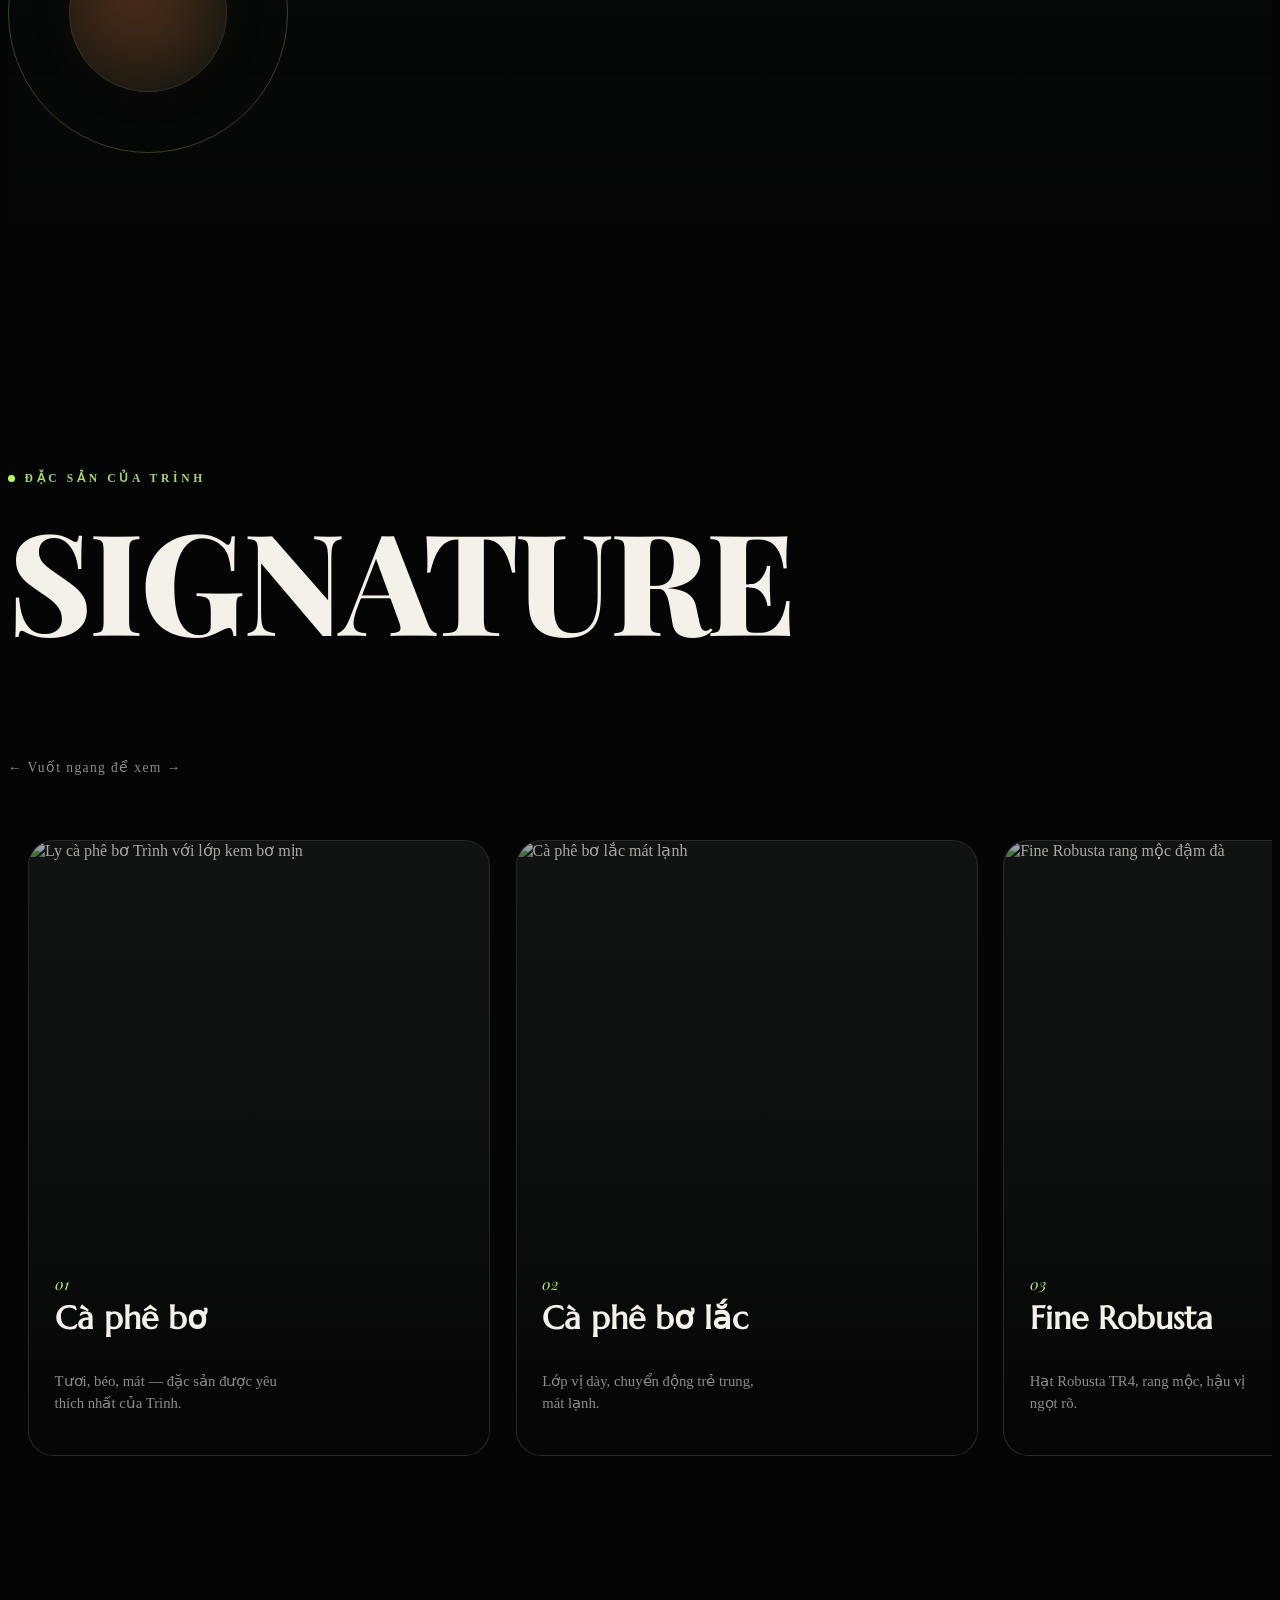
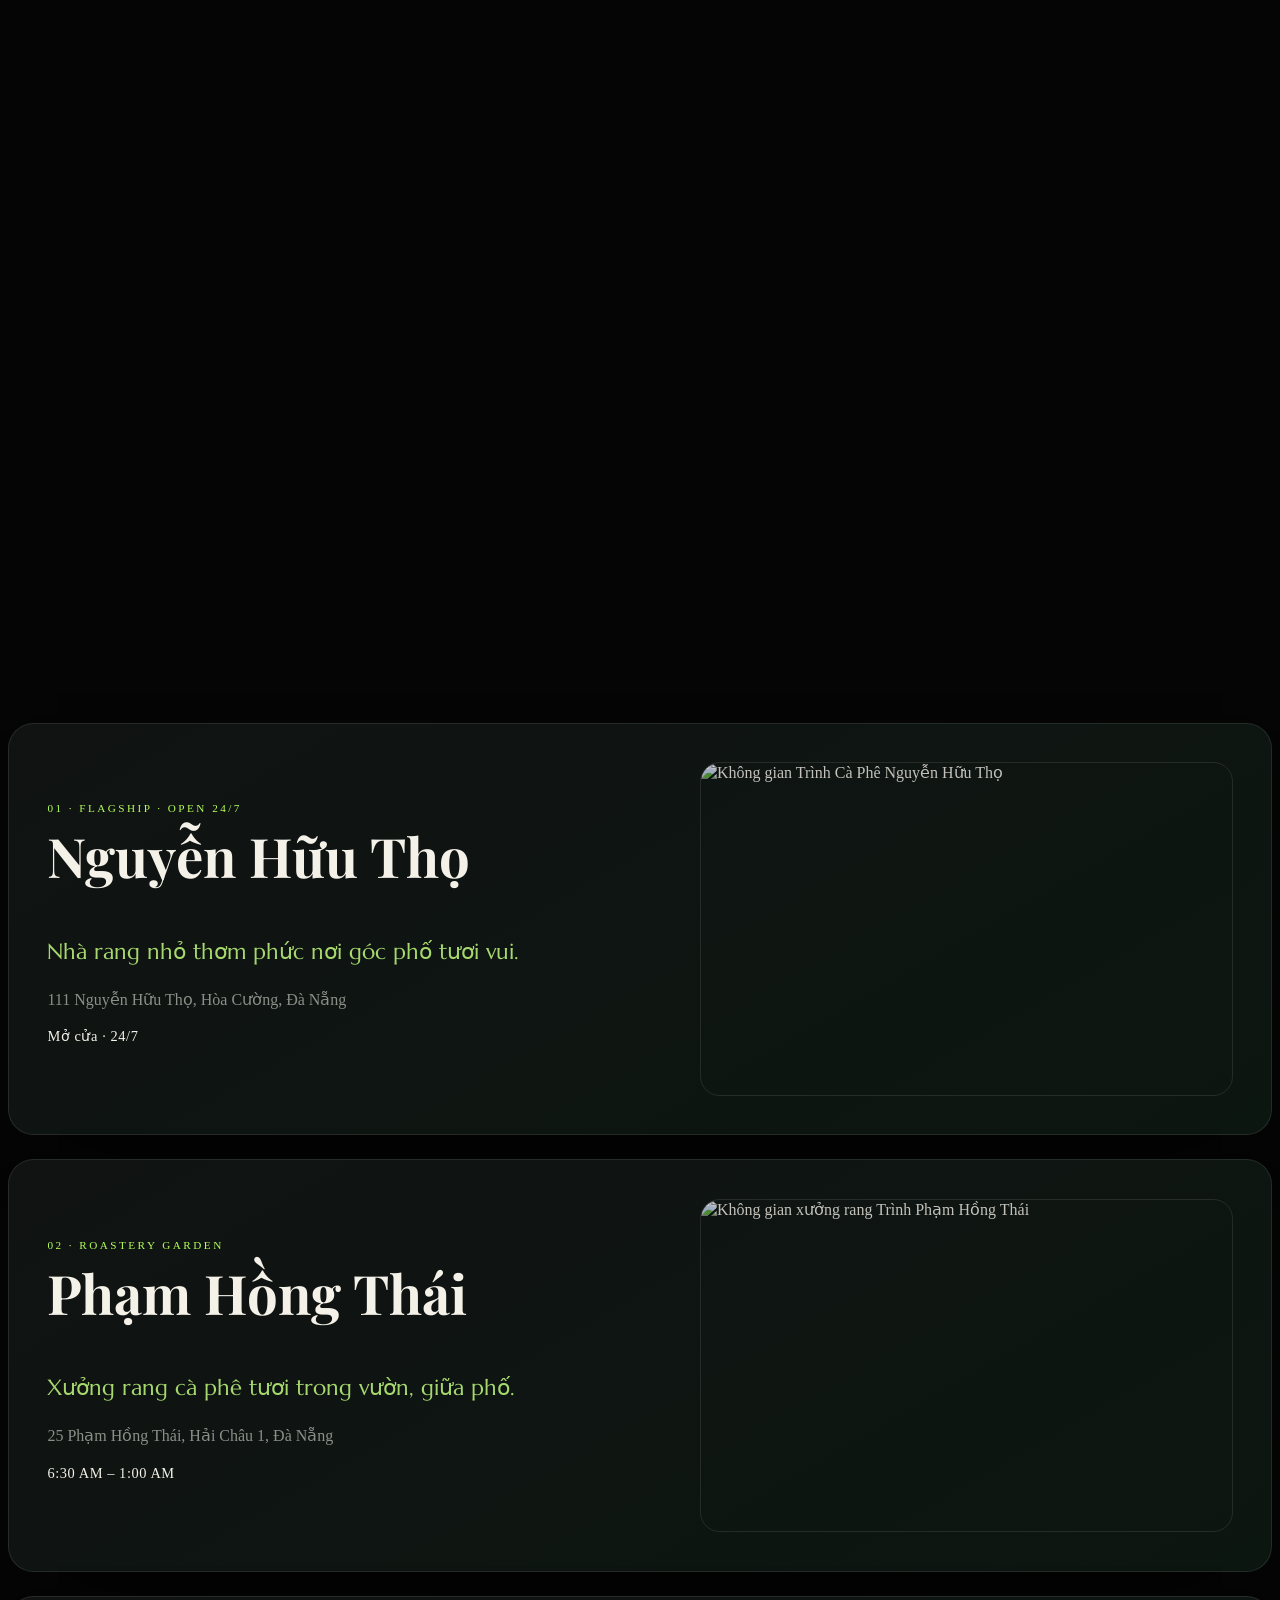
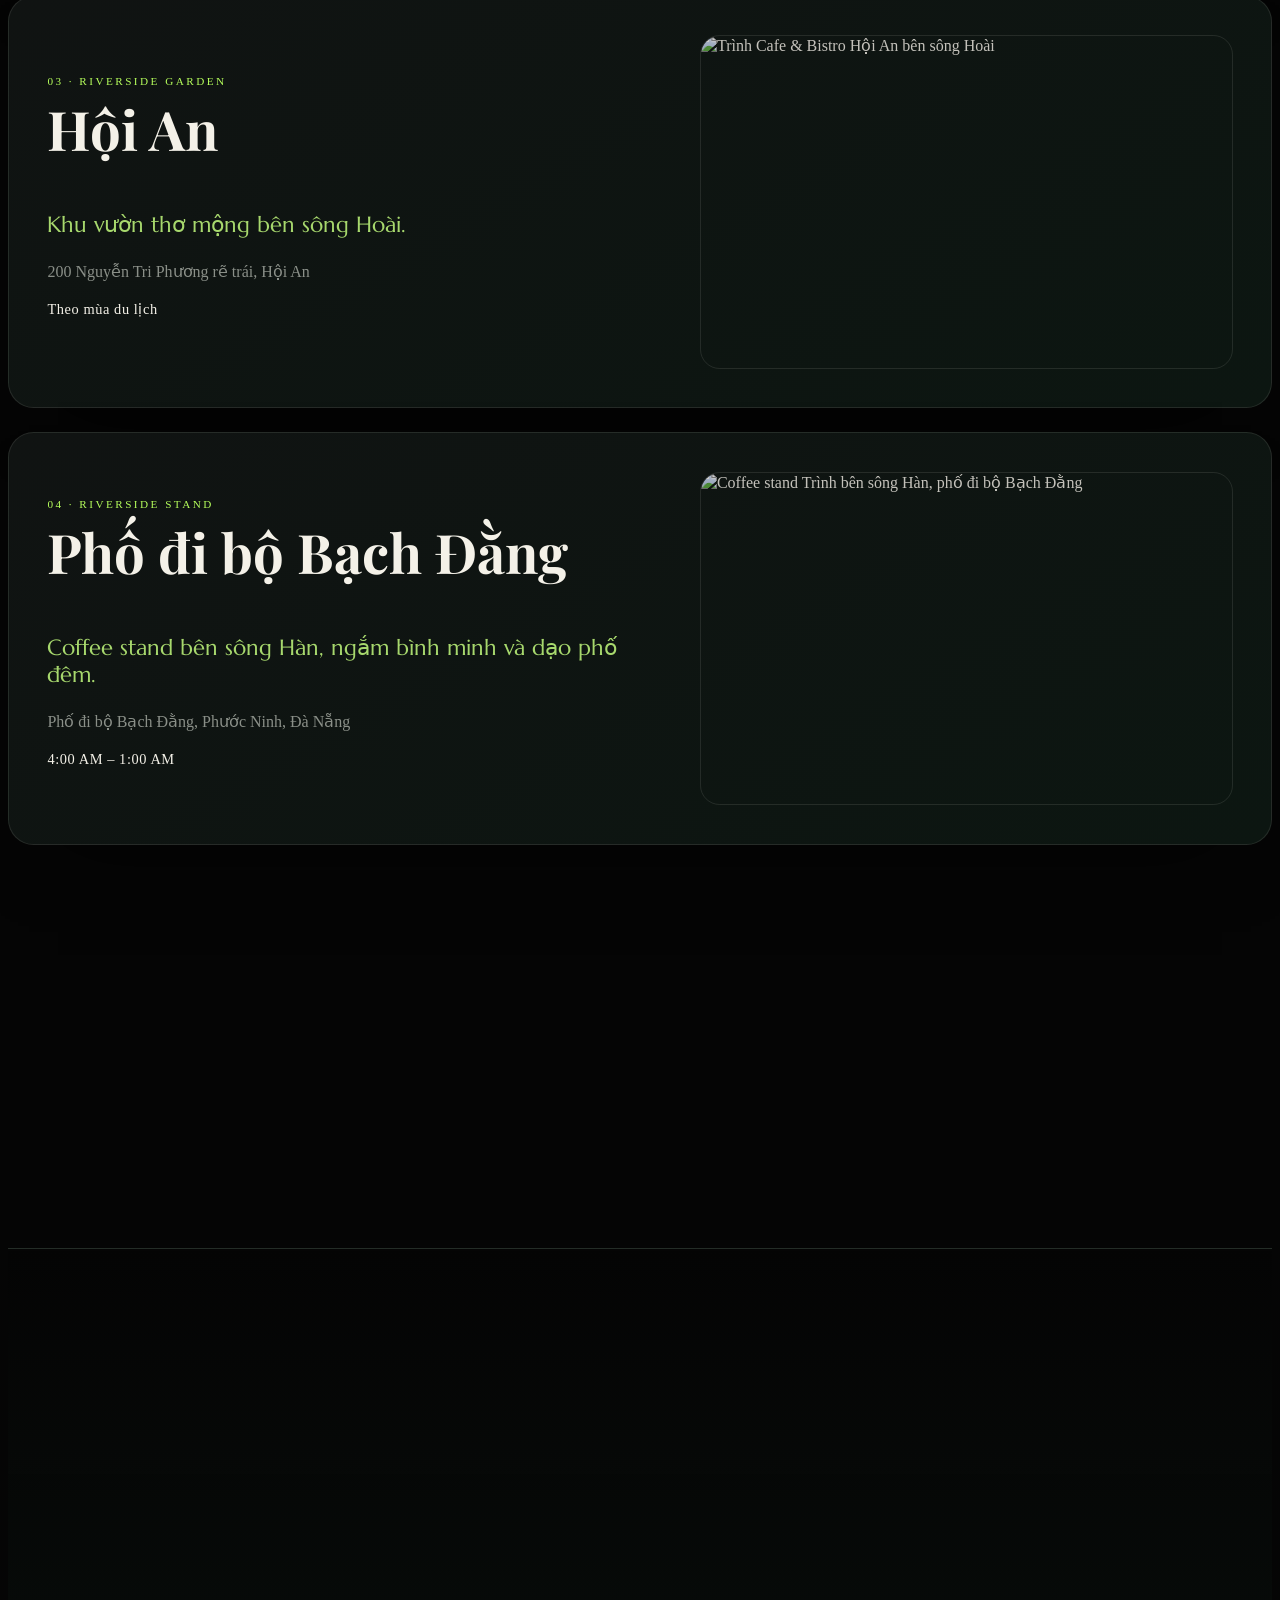
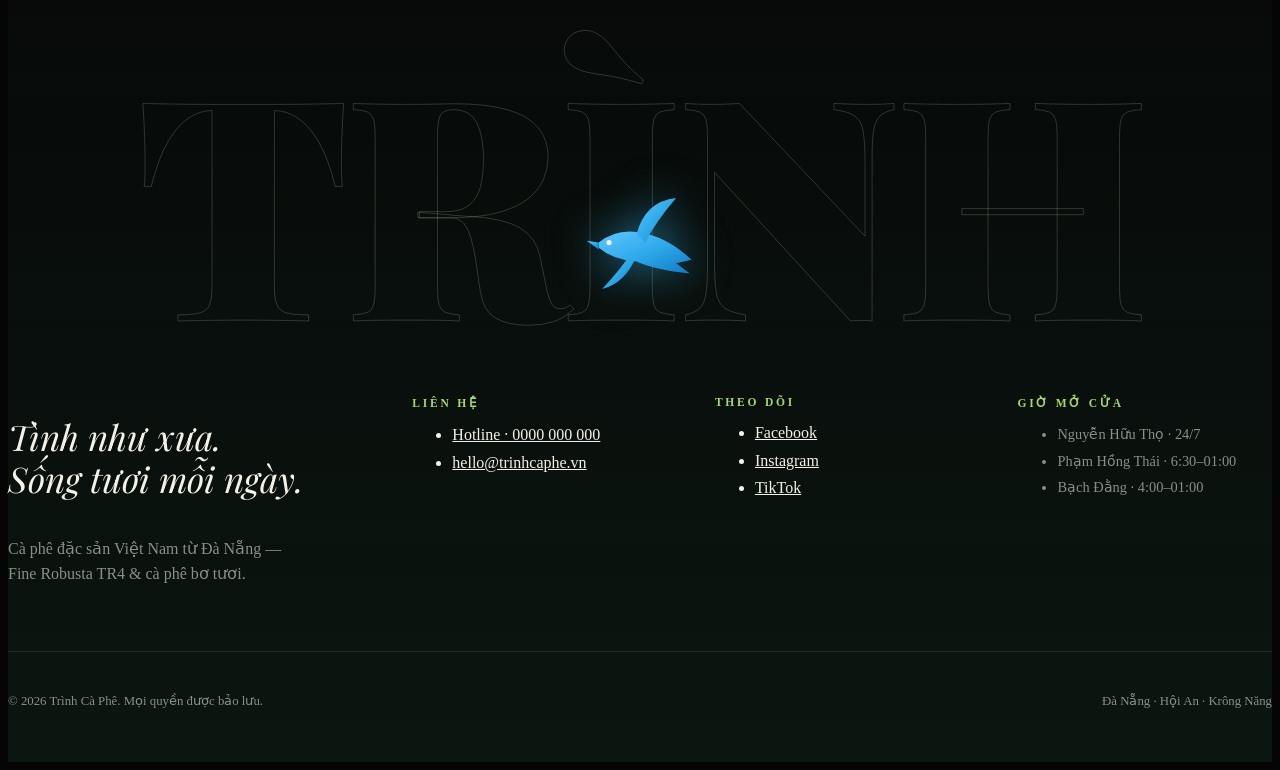
==== commit a5115f1d: "Preloader: rebuild around official logo img + cyan loading line - Replace letter-by-letter TRÌNH + b" ====
--- a/trinh-dark/index.html
+++ b/trinh-dark/index.html
@@ -83,16 +83,12 @@
        0 · PRELOADER
        ============================================================ -->
   <div id="preloader" class="preloader" aria-hidden="true">
-    <div class="preloader__inner">
-      <span class="preloader__bird" data-preloader-bird>
-        <img class="preloader__logo" src="logo-trinh.png"
-             alt="Trình Cà Phê"
-             onerror="this.onerror=null;this.src='logo-trinh.svg'">
-      </span>
-      <div class="preloader__word" data-preloader-word>
-        <span>T</span><span>R</span><span>Ì</span><span>N</span><span>H</span>
-      </div>
-      <div class="preloader__bar"><span data-preloader-bar></span></div>
+    <div class="preloader-inner">
+      <img src="logo-trinh.png" alt="Trình Cà Phê" class="preloader-logo"
+           onerror="this.onerror=null;this.src='logo-trinh.svg'">
+      <div class="preloader-line">
+        <span></span>
+      </div>
     </div>
   </div>
 
--- a/trinh-dark/style.css
+++ b/trinh-dark/style.css
@@ -124,30 +124,31 @@
 
 /* ---------- 5 · PRELOADER ---------- */
 .preloader {
-  position: fixed; inset: 0; z-index: 3000;
+  position: fixed; inset: 0; z-index: 9999;
   display: grid; place-items: center;
-  background: var(--ink);
-}
-.preloader__inner { display: flex; flex-direction: column; align-items: center; gap: 1.2rem; }
-.preloader__bird { display: inline-flex; opacity: 0; transform: translateY(10px) scale(0.8); }
-/* Logo ảnh thật — cân đối ngay phía trên chữ TRÌNH, giữ glow xanh thương hiệu */
-.preloader__logo {
-  width: clamp(110px, 22vw, 170px); height: auto; object-fit: contain;
-  filter: drop-shadow(0 0 18px rgba(56,189,248,0.6));
-}
-.preloader__bird svg { width: clamp(110px, 22vw, 170px); height: auto; filter: drop-shadow(0 0 16px rgba(56,189,248,0.6)); }
-.preloader__word {
-  display: flex; gap: 0.1em;
-  font-family: 'Playfair Display', serif; font-weight: 800;
-  font-size: clamp(2.6rem, 9vw, 5rem); letter-spacing: 0.04em; color: var(--cream);
-}
-.preloader__word span { opacity: 0; transform: translateY(0.5em); display: inline-block; }
-.preloader__bead {
-  width: 10px; height: 10px; border-radius: 50%;
-  background: var(--avocado-neon); box-shadow: var(--glow-neon);
-}
-.preloader__bar { width: min(220px, 50vw); height: 2px; background: rgba(244,241,232,0.12); overflow: hidden; border-radius: 99px; }
-.preloader__bar span { display: block; height: 100%; width: 0; background: var(--avocado-neon); box-shadow: var(--glow-neon); }
+  background:
+    radial-gradient(circle at 50% 42%, rgba(27, 174, 230, 0.14), transparent 26%),
+    #030303;
+  color: #ffffff;
+}
+.preloader-inner { display: flex; flex-direction: column; align-items: center; justify-content: center; }
+/* Logo chính thức — responsive, không méo, glow rất nhẹ */
+.preloader-logo {
+  width: clamp(160px, 18vw, 300px); height: auto; display: block; object-fit: contain;
+  filter: drop-shadow(0 0 26px rgba(27, 174, 230, 0.22));
+}
+/* Loading line mảnh, tinh tế */
+.preloader-line {
+  width: min(260px, 60vw); height: 1px; margin-top: 2.2rem;
+  background: rgba(255, 255, 255, 0.16); overflow: hidden;
+}
+.preloader-line span {
+  display: block; width: 100%; height: 100%;
+  background: linear-gradient(90deg, transparent, #1BAEE6, transparent);
+  transform: translateX(-100%);
+  animation: loadingLine 1.35s ease-in-out infinite;
+}
+@keyframes loadingLine { to { transform: translateX(100%); } }
 .preloader.is-done { pointer-events: none; }
 
 /* ---------- 6 · HEADER ---------- */
@@ -155,9 +156,12 @@
   position: fixed; inset-inline: 0; top: 0; z-index: 100;
   transition: background var(--dur-base) var(--ease-out), backdrop-filter var(--dur-base);
 }
+/* Mặc định trên Hero: gradient nhẹ từ trên xuống, trong — không kính mờ đục */
+.site-header { background: linear-gradient(to bottom, rgba(0,0,0,0.32), rgba(0,0,0,0)); }
+/* Khi cuộn qua Hero: nền đặc hơn một chút + blur rất nhẹ cho dễ đọc */
 .site-header.is-scrolled {
-  background: rgba(5, 5, 5, 0.55);
-  backdrop-filter: blur(14px) saturate(140%);
+  background: rgba(5, 5, 5, 0.6);
+  backdrop-filter: blur(8px) saturate(120%);
   border-bottom: var(--hairline);
 }
 .site-header.is-hidden { transform: translateY(-100%); transition: transform var(--dur-base) var(--ease-out); }
@@ -223,26 +227,37 @@
 .hero { position: relative; height: 100svh; min-height: 600px; overflow: hidden; display: grid; }
 .hero__bg { position: absolute; inset: 0; z-index: 0; will-change: transform; transform: scale(1.06); }
 .hero__bg img { width: 100%; height: 100%; object-fit: cover; }
-/* Video nền tràn viền */
-.hero__video { position: absolute; inset: 0; width: 100%; height: 100%; object-fit: cover; }
-/* Overlay đen mờ giữa video và chữ (opacity 0.4) */
-.hero__overlay { position: absolute; inset: 0; background: #000; opacity: 0.4; }
+/* Video nền tràn viền — tăng độ rõ màu (sáng, tương phản, rực hơn) */
+.hero__video {
+  position: absolute; inset: 0; width: 100%; height: 100%; object-fit: cover;
+  filter: brightness(1.08) contrast(1.12) saturate(1.18);
+}
+/* Overlay: gradient tinh tế có kiểm soát — KHÔNG phủ đen dày, KHÔNG blur.
+   Trên hơi tối (header đọc được) · giữa sáng (lộ nền) · dưới tối nhẹ (chữ rõ). */
+.hero__overlay {
+  position: absolute; inset: 0; z-index: 1; pointer-events: none;
+  background: linear-gradient(to bottom,
+    rgba(0,0,0,0.35) 0%,
+    rgba(0,0,0,0.10) 35%,
+    rgba(0,0,0,0.18) 62%,
+    rgba(0,0,0,0.55) 100%);
+}
+/* Scrim: chỉ blend nhẹ mép dưới vào section kế tiếp, không làm đục nền */
 .hero__scrim {
-  position: absolute; inset: 0;
-  background:
-    radial-gradient(120% 90% at 50% 30%, transparent 30%, rgba(5,5,5,0.55) 75%, var(--ink) 100%),
-    linear-gradient(to bottom, rgba(5,5,5,0.6), rgba(5,5,5,0.35) 40%, var(--ink));
-}
-.hero__particles { position: absolute; inset: 0; z-index: 1; pointer-events: none; }
+  position: absolute; inset: 0; z-index: 1; pointer-events: none;
+  background: linear-gradient(to bottom, transparent 78%, var(--ink) 100%);
+}
+.hero__particles { position: absolute; inset: 0; z-index: 2; pointer-events: none; }
 .bean {
   position: absolute; border-radius: 50% 50% 48% 52%;
-  background: radial-gradient(circle at 35% 30%, rgba(182,255,92,0.5), rgba(74,44,26,0.85));
-  box-shadow: 0 0 14px rgba(182,255,92,0.25); opacity: 0.6; will-change: transform;
+  background: radial-gradient(circle at 35% 30%, rgba(182,255,92,0.45), rgba(74,44,26,0.8));
+  box-shadow: 0 0 10px rgba(182,255,92,0.18); opacity: 0.5; filter: blur(0.5px);
+  will-change: transform;
 }
 
 /* Content: ép xuống đáy màn hình, để trống nửa trên cho logo trong video */
 .hero__content {
-  position: relative; z-index: 2;
+  position: relative; z-index: 3;
   align-self: end;                 /* đẩy xuống đáy của grid hero */
   justify-self: center;
   width: 100%;
@@ -256,12 +271,12 @@
 .hero__slogan {
   font-family: 'Playfair Display', serif; font-weight: 600;
   font-size: clamp(1.6rem, 3.4vw, 2.6rem); line-height: 1.15; color: var(--cream);
-  text-shadow: 0px 4px 8px rgba(0, 0, 0, 0.8);
+  text-shadow: 0 4px 30px rgba(0,0,0,0.65), 0 2px 6px rgba(0,0,0,0.5);
 }
 .hero__lede {
   color: var(--cream); max-width: 46ch; margin: 1.1rem auto 0; line-height: 1.7;
   font-size: clamp(1rem, 1.3vw, 1.15rem);
-  text-shadow: 0px 4px 8px rgba(0, 0, 0, 0.8);
+  text-shadow: 0 4px 30px rgba(0,0,0,0.65), 0 2px 6px rgba(0,0,0,0.5);
 }
 .hero__actions { display: flex; flex-wrap: wrap; gap: 0.9rem; justify-content: center; margin-top: 2.2rem; }
 
@@ -441,5 +456,4 @@
   .preloader { display: none; }
   .ambient__glow, .roaster__ring, .roaster__heat, .footer__bird { animation: none !important; }
   .ambient__fluid { display: none; }
-  .preloader__bird { opacity: 1; transform: none; }
-}
+}
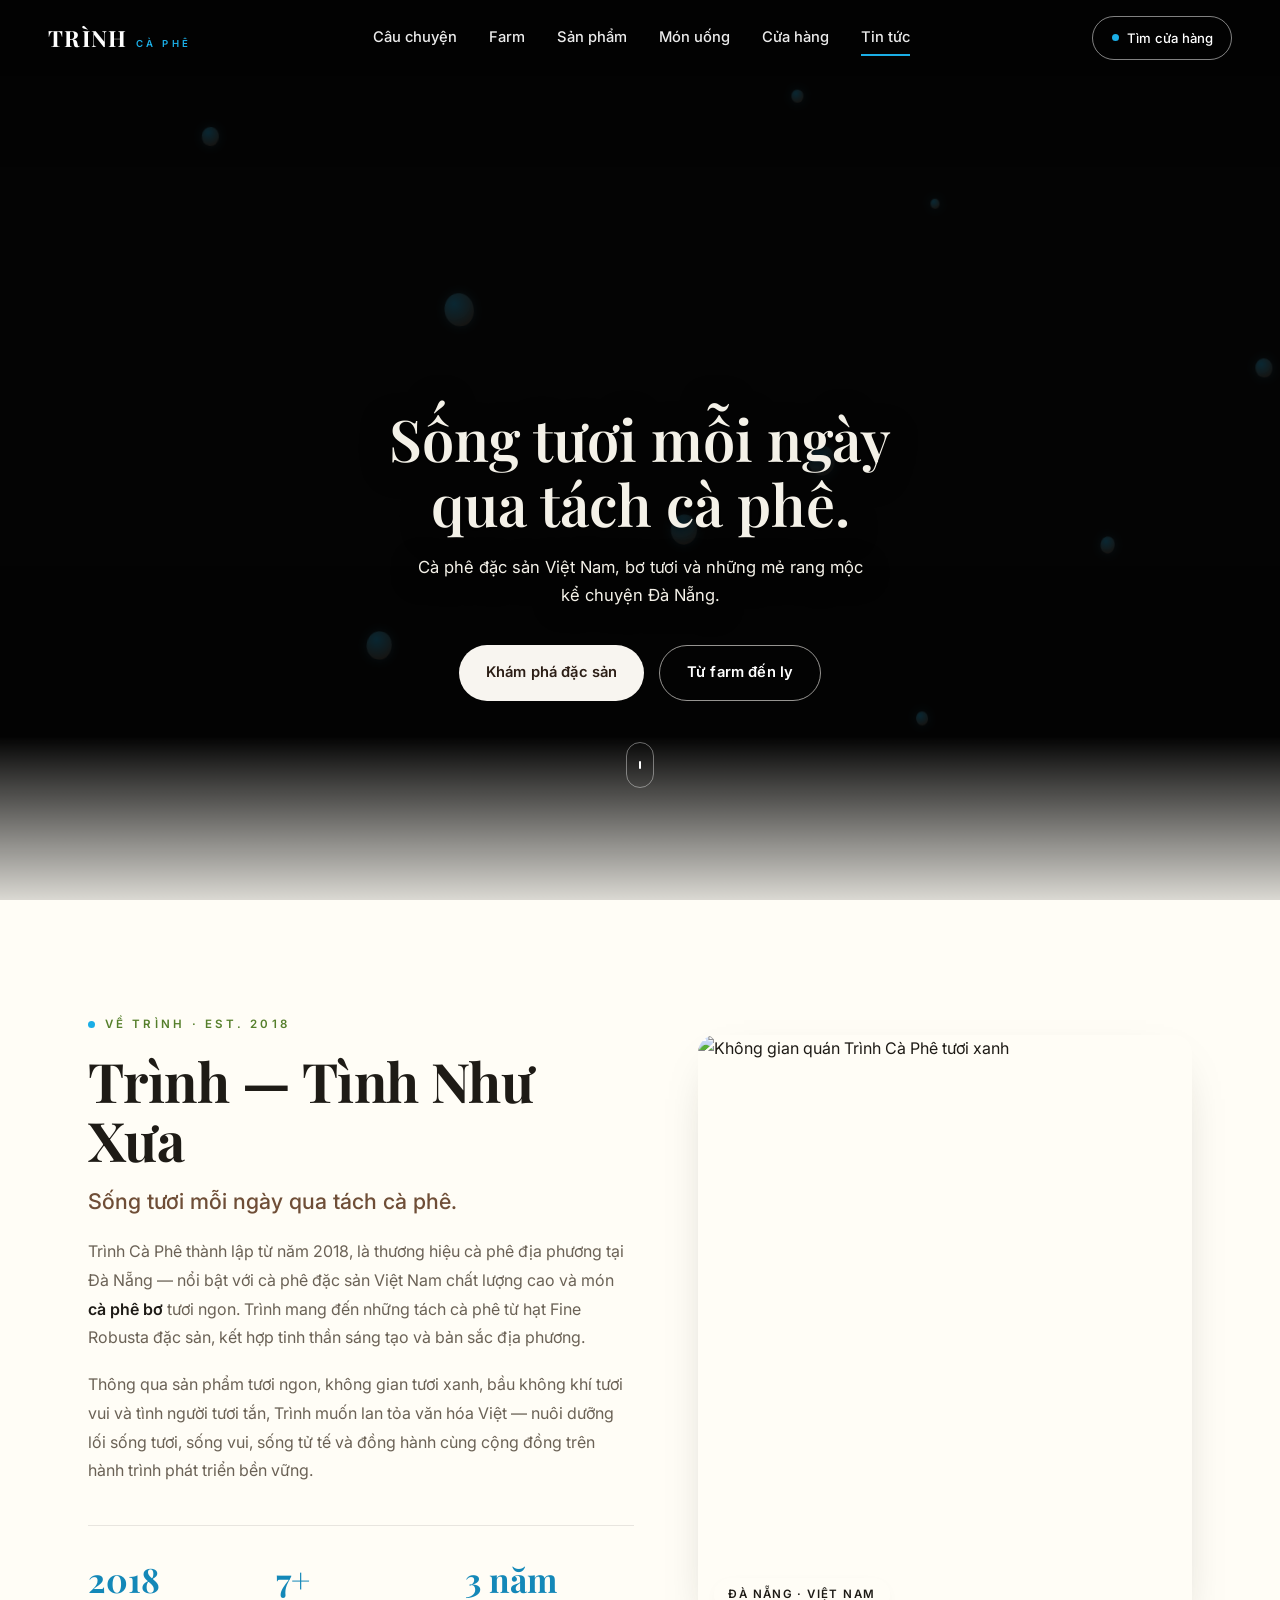
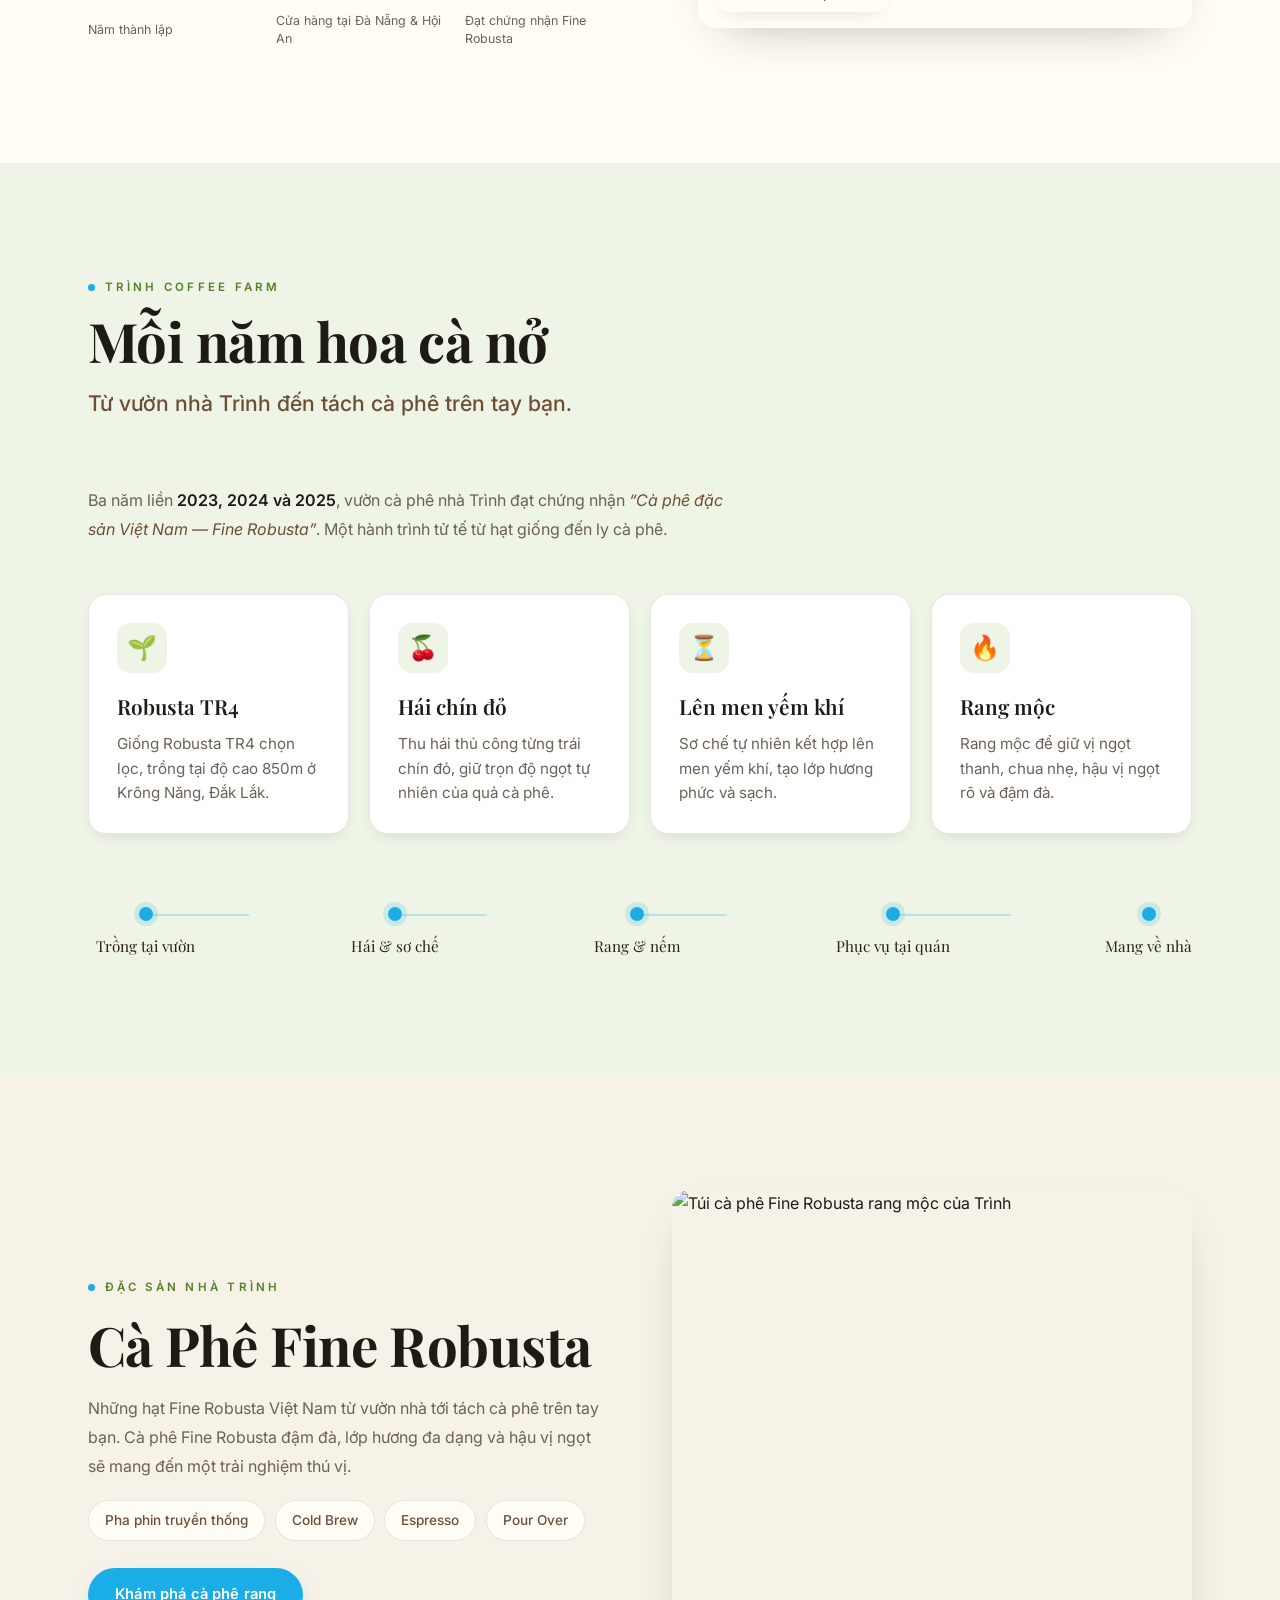
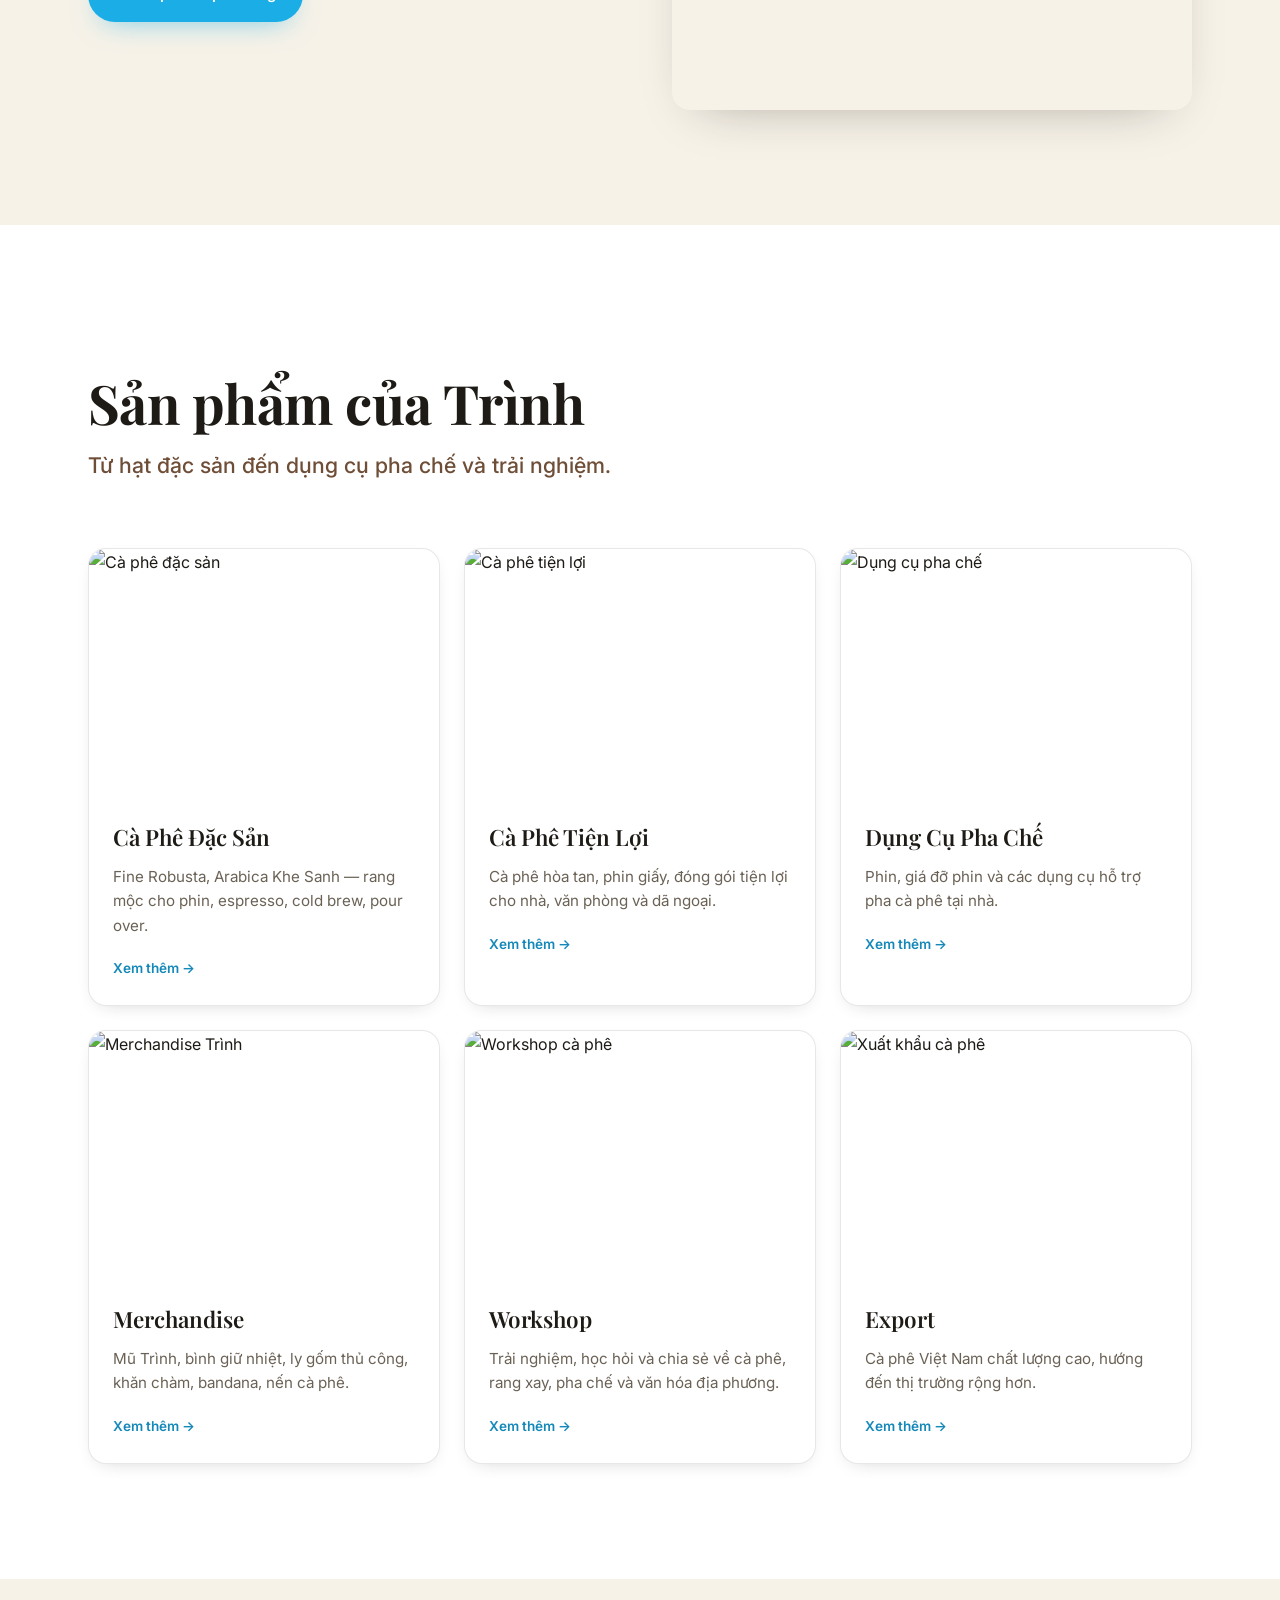
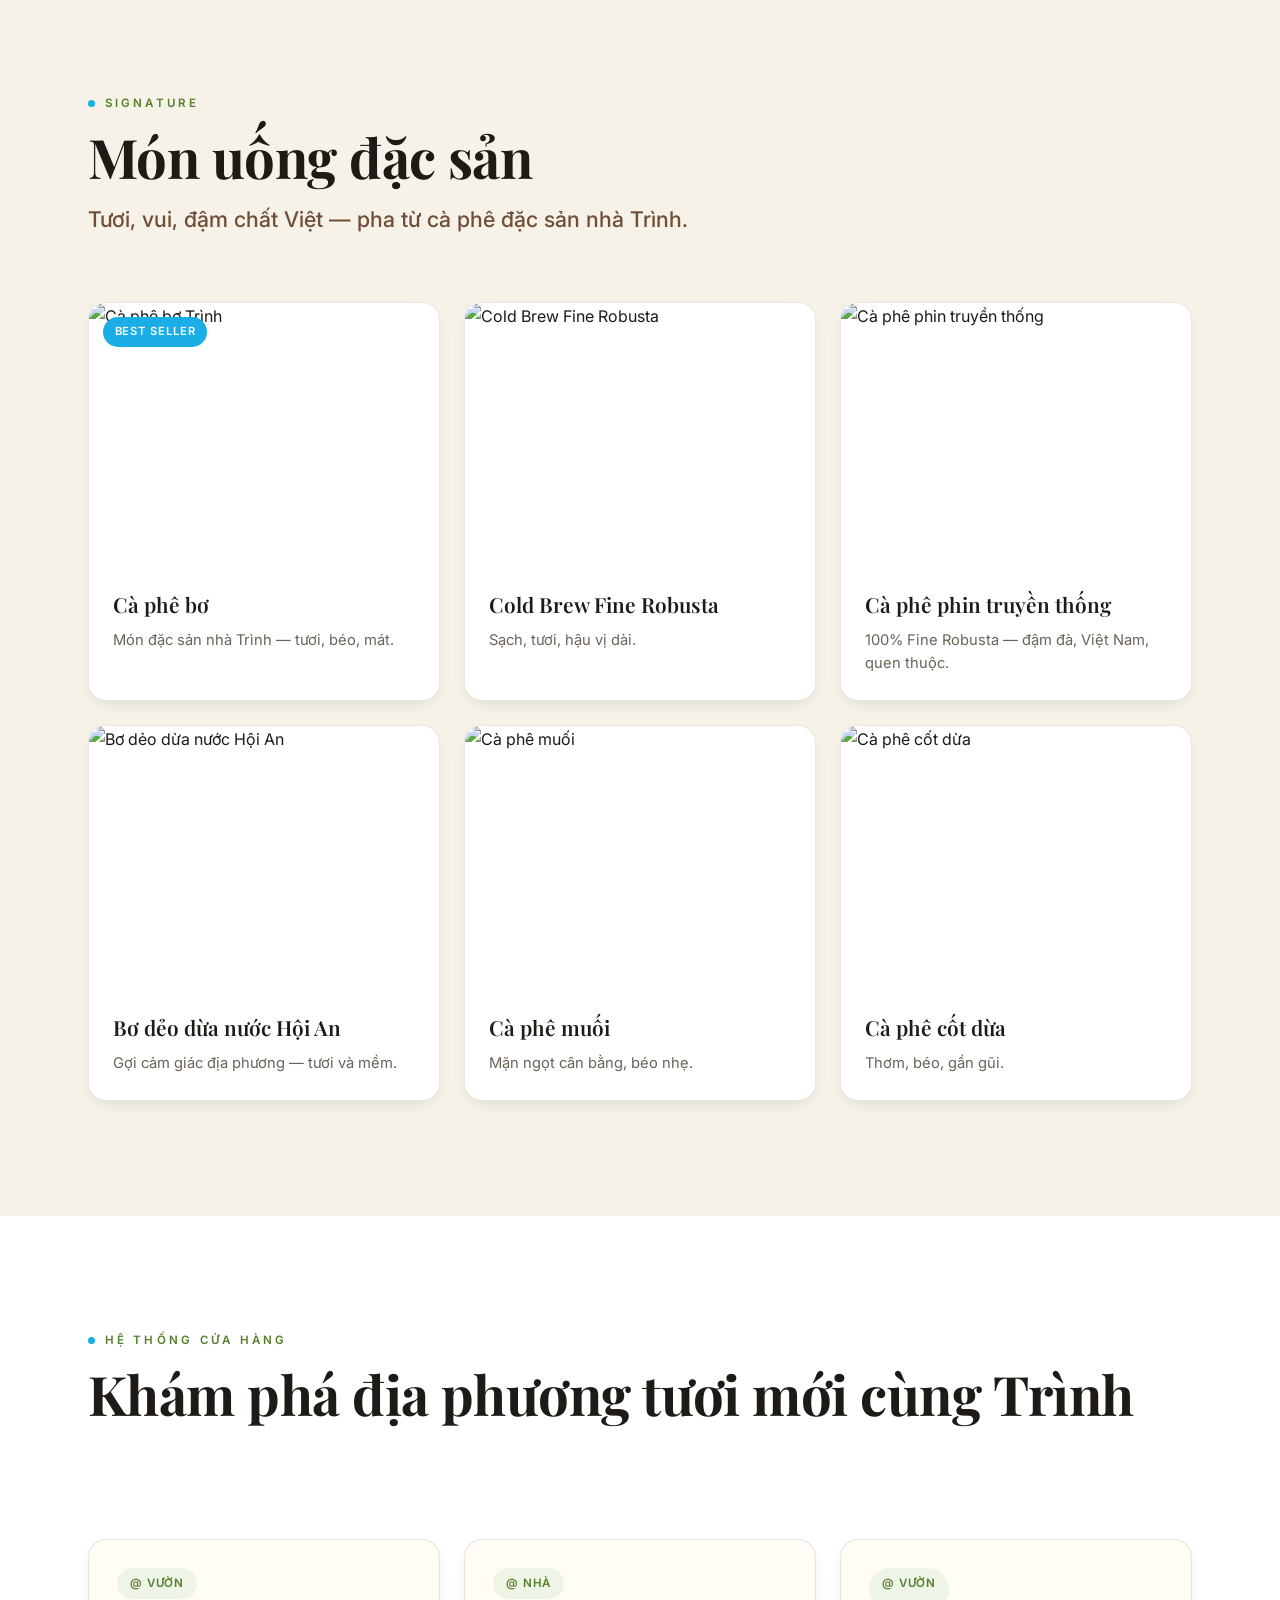
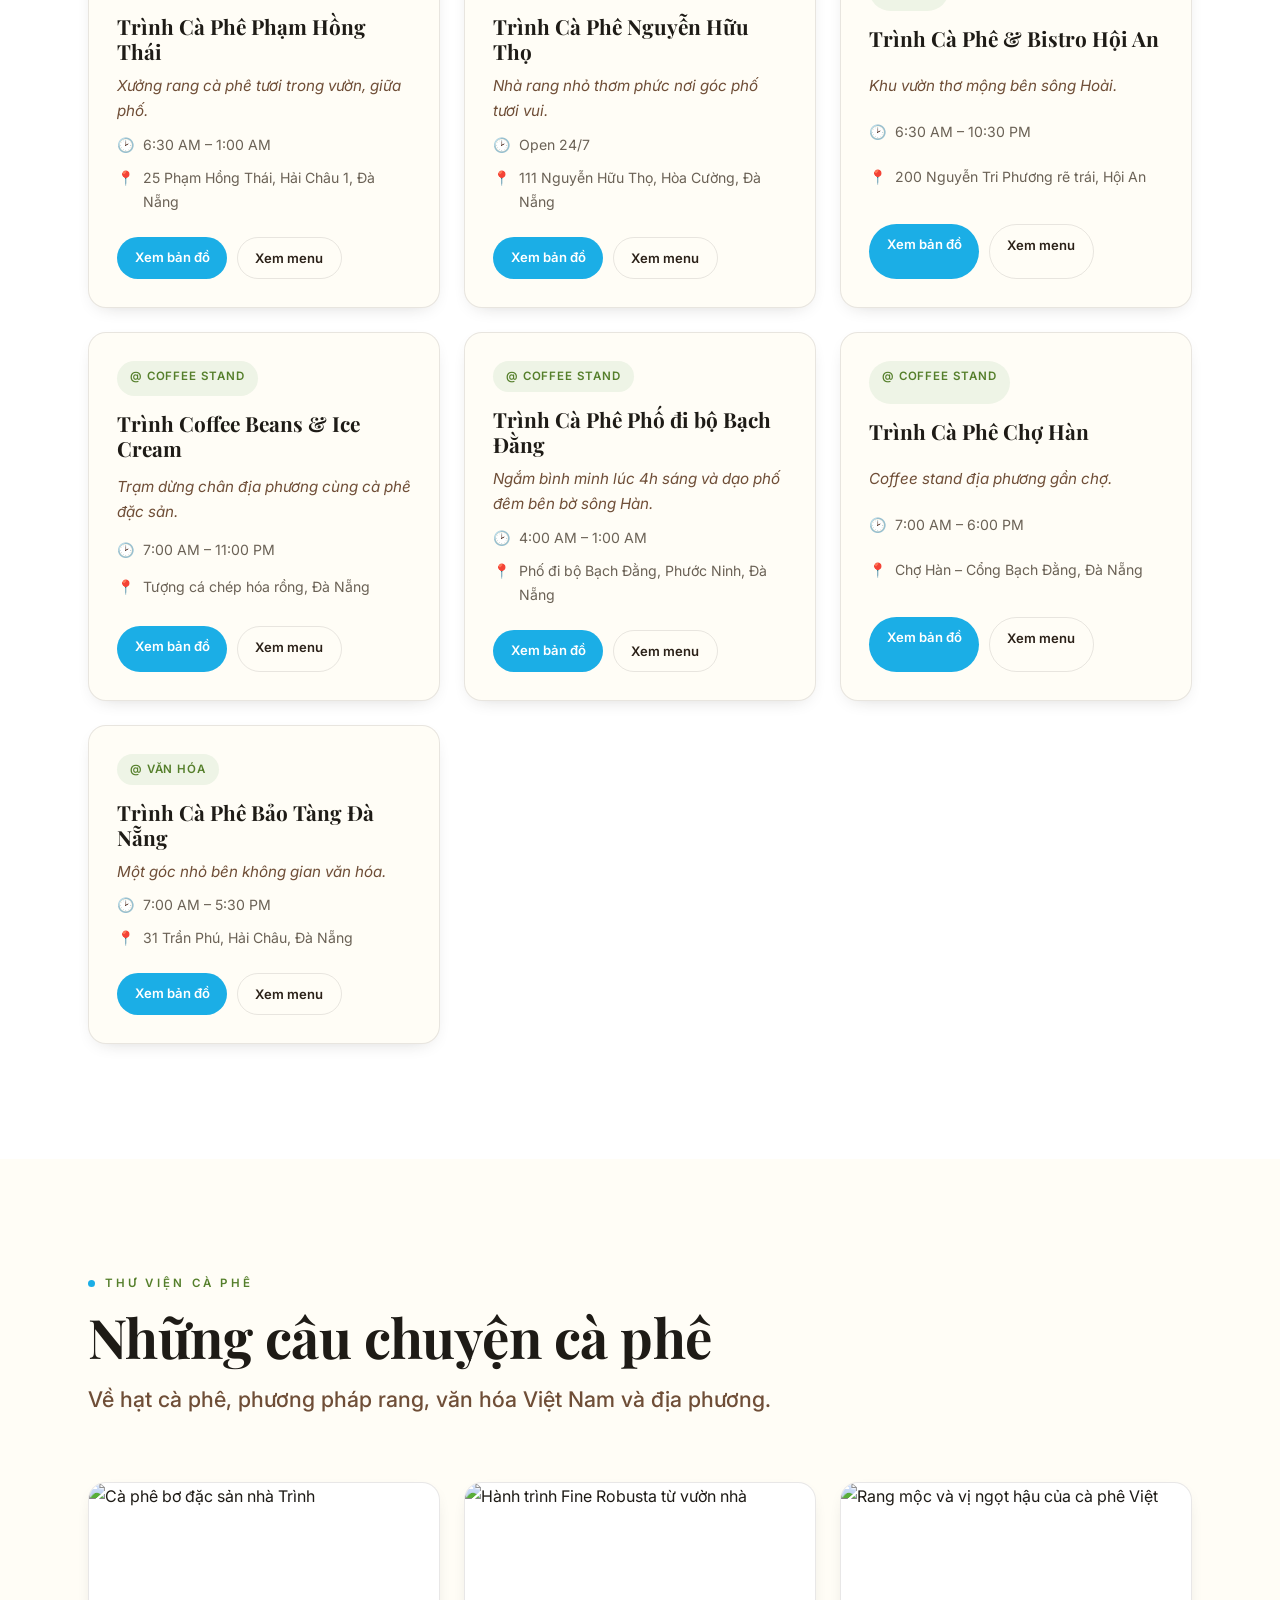
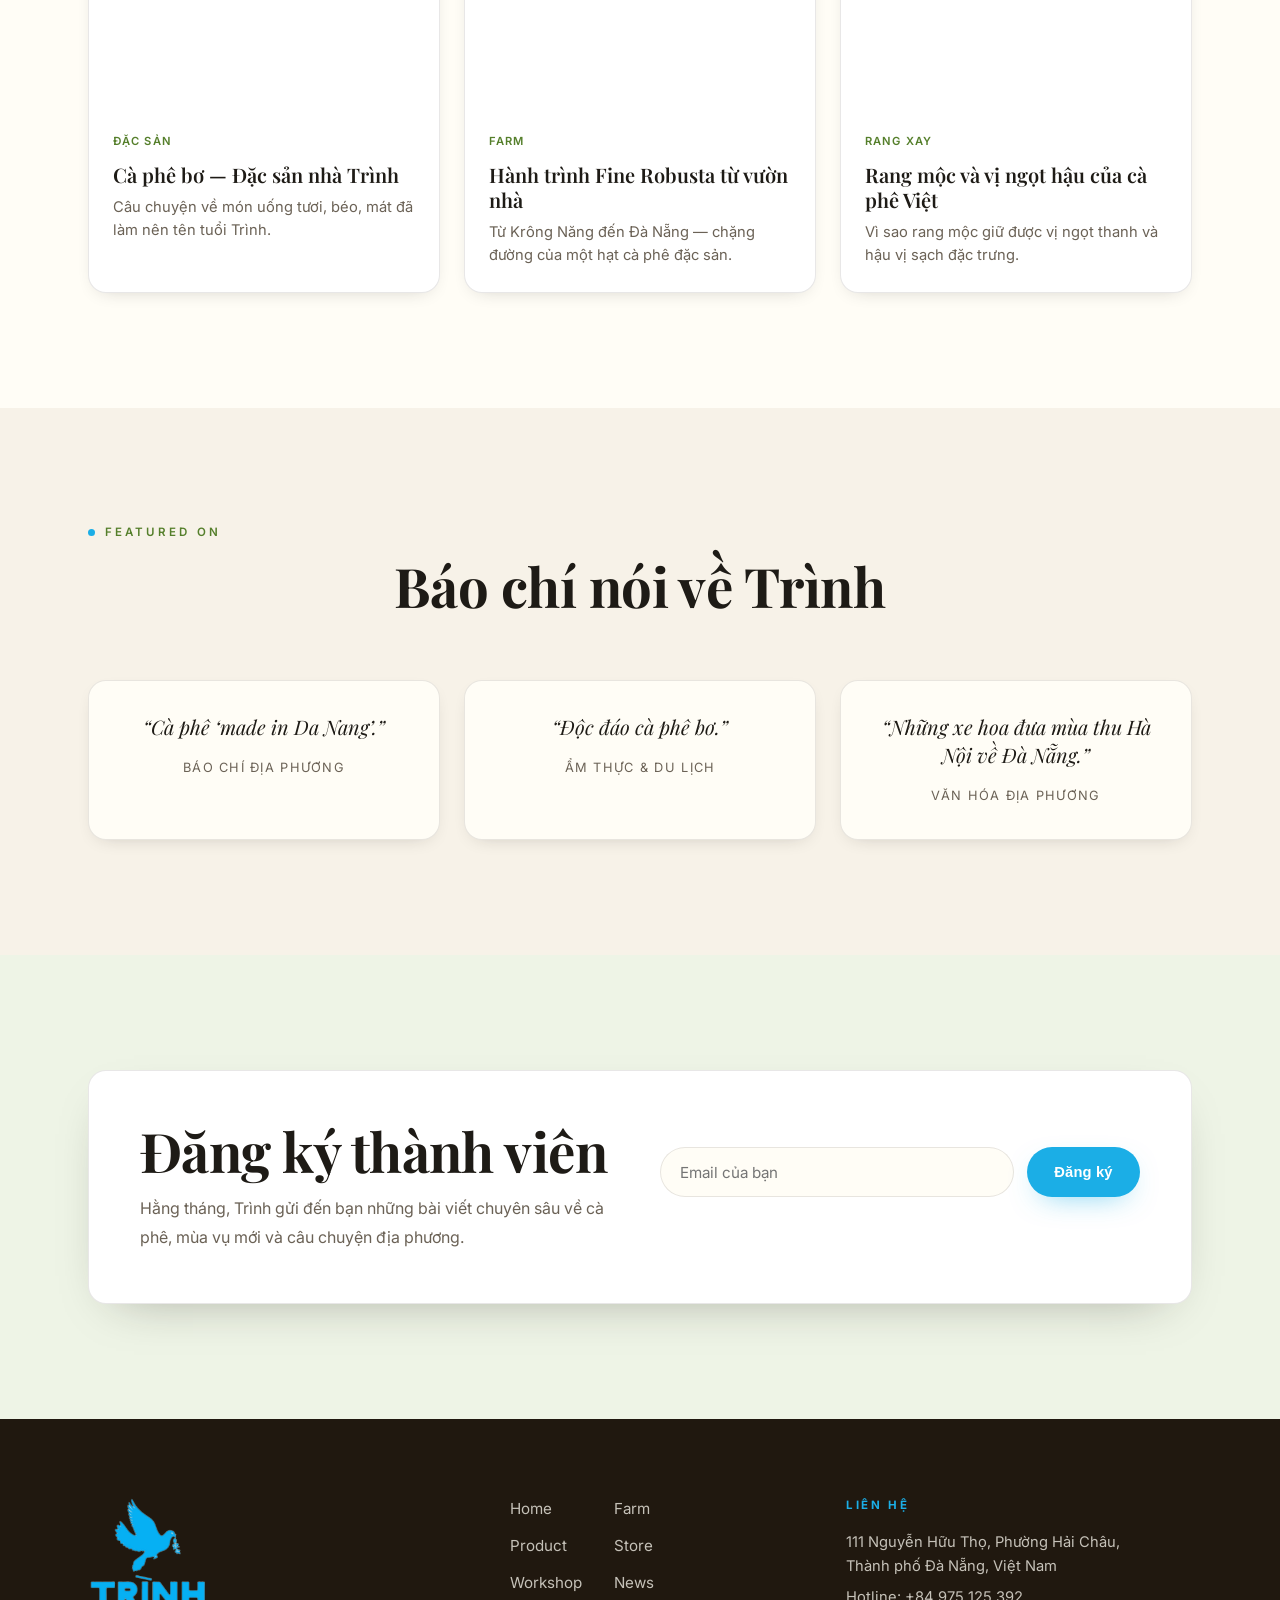
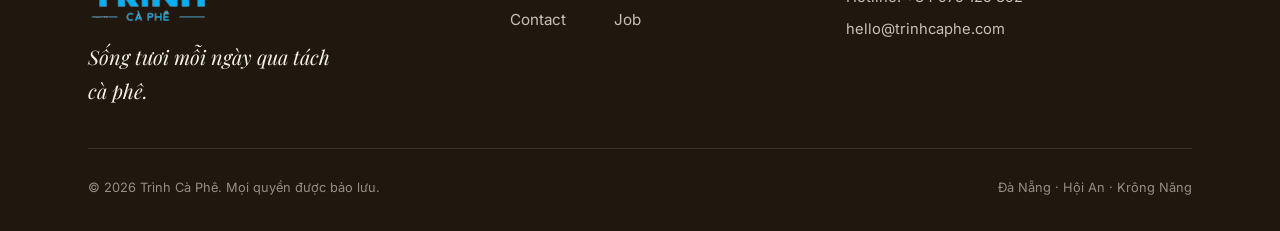
==== commit 17f22843: "Remake Trình site: keep cinematic hero, light editorial sections below - Hero stays dark/cinematic (" ====
--- a/trinh-dark/index.html
+++ b/trinh-dark/index.html
@@ -1,151 +1,90 @@
 <!DOCTYPE html>
-<html lang="vi" class="dark">
+<html lang="vi">
 <head>
   <meta charset="UTF-8" />
   <meta name="viewport" content="width=device-width, initial-scale=1.0" />
-  <title>TRÌNH CÀ PHÊ — Sống tươi mỗi ngày</title>
-  <meta name="description" content="Trình Cà Phê — cà phê đặc sản Việt Nam từ Đà Nẵng. Fine Robusta TR4, cà phê bơ tươi và những mẻ rang mộc kể chuyện. Tình như xưa, sống tươi mỗi ngày." />
-  <meta name="theme-color" content="#050505" />
+  <title>TRÌNH CÀ PHÊ — Sống tươi mỗi ngày qua tách cà phê</title>
+  <meta name="description" content="Trình Cà Phê — thương hiệu cà phê địa phương Đà Nẵng từ 2018. Cà phê đặc sản Fine Robusta TR4, cà phê bơ tươi. Trình – Tình như xưa." />
+  <meta name="theme-color" content="#FFFDF6" />
 
   <!-- Open Graph -->
-  <meta property="og:title" content="TRÌNH CÀ PHÊ — Sống tươi mỗi ngày" />
+  <meta property="og:title" content="TRÌNH CÀ PHÊ — Sống tươi mỗi ngày qua tách cà phê" />
   <meta property="og:description" content="Cà phê đặc sản Việt Nam từ Đà Nẵng. Fine Robusta TR4 · Cà phê bơ tươi." />
   <meta property="og:type" content="website" />
 
-  <!-- Fonts: Playfair Display + Marcellus (display) · Inter (body) -->
+  <!-- Fonts: Playfair Display (display) · Inter (body) -->
   <link rel="preconnect" href="https://fonts.googleapis.com" />
   <link rel="preconnect" href="https://fonts.gstatic.com" crossorigin />
-  <link href="https://fonts.googleapis.com/css2?family=Playfair+Display:ital,wght@0,400;0,500;0,600;0,700;0,800;0,900;1,400;1,500&family=Marcellus&family=Inter:wght@300;400;500;600&display=swap" rel="stylesheet" />
-
-  <!-- Tailwind (prototype). Dark mode = class. -->
-  <script src="https://cdn.tailwindcss.com"></script>
-  <script>
-    tailwind.config = {
-      darkMode: 'class',
-      theme: {
-        extend: {
-          colors: {
-            ink:     { DEFAULT: '#050505', soft: '#101312' },
-            moss:    { DEFAULT: '#15251D', deep: '#0C1611' },
-            avocado: { neon: '#B6FF5C', soft: '#A7D86D' },
-            coffee:  '#4A2C1A',
-            cream:   '#F4F1E8',
-            muted:   '#8A8F88',
-          },
-          fontFamily: {
-            display: ['"Playfair Display"', 'serif'],
-            marcellus: ['Marcellus', 'serif'],
-            sans: ['Inter', 'system-ui', 'sans-serif'],
-          },
-          maxWidth: { content: '1320px' },
-        },
-      },
-    };
-  </script>
+  <link href="https://fonts.googleapis.com/css2?family=Playfair+Display:ital,wght@0,400;0,500;0,600;0,700;0,800;1,400;1,500;1,600&family=Inter:wght@300;400;500;600;700&display=swap" rel="stylesheet" />
 
   <link rel="stylesheet" href="style.css" />
   <!-- No-JS fallback: hide preloader so content is never blocked -->
   <noscript><style>#preloader{display:none!important}[data-fx]{opacity:1!important;transform:none!important}</style></noscript>
 </head>
 
-<body class="bg-ink text-cream font-sans antialiased">
+<body>
 
   <!-- Skip link -->
   <a href="#hero" class="skip-link">Bỏ qua tới nội dung</a>
 
   <!-- ============================================================
-       SVG SPRITE · Logo con chim xanh đặc trưng (placeholder gốc — thay asset thật sau)
-       ============================================================ -->
-  <svg style="position:absolute;width:0;height:0;overflow:hidden" aria-hidden="true" focusable="false">
-    <defs>
-      <linearGradient id="trinhBirdGrad" x1="0" y1="0" x2="1" y2="1">
-        <stop offset="0" stop-color="#5CC8FF" />
-        <stop offset="0.55" stop-color="#2BA6E8" />
-        <stop offset="1" stop-color="#1179C4" />
-      </linearGradient>
-      <!-- Chim bồ câu xanh đang bay (dựng lại theo logo Trình) -->
-      <symbol id="trinh-bird" viewBox="0 0 64 64">
-        <!-- cánh dưới (xoè xuống-trái) -->
-        <path d="M30 38 Q23 54 10 57 Q21 45 27 36 Z" fill="url(#trinhBirdGrad)" />
-        <!-- thân + đầu + đuôi chẻ -->
-        <path d="M8 30 Q18 22 31 24 Q47 26 62 40 L53 42 L61 48 Q41 46 30 41 Q16 40 8 33 Z" fill="url(#trinhBirdGrad)" />
-        <!-- cánh trên (xoè lên) -->
-        <path d="M30 25 Q35 6 53 4 Q41 18 35 30 Z" fill="url(#trinhBirdGrad)" />
-        <!-- mỏ -->
-        <path d="M8 30 L1 29 L8 34 Z" fill="url(#trinhBirdGrad)" />
-        <!-- mắt -->
-        <circle cx="14" cy="30" r="1.5" fill="#F4F1E8" />
-      </symbol>
-    </defs>
-  </svg>
-
-  <!-- ============================================================
-       0 · PRELOADER
+       0 · PRELOADER (dark, official logo)
        ============================================================ -->
   <div id="preloader" class="preloader" aria-hidden="true">
     <div class="preloader-inner">
       <img src="logo-trinh.png" alt="Trình Cà Phê" class="preloader-logo"
            onerror="this.onerror=null;this.src='logo-trinh.svg'">
-      <div class="preloader-line">
-        <span></span>
-      </div>
+      <div class="preloader-line"><span></span></div>
     </div>
   </div>
 
-  <!-- Ambient neon glow layers + animated coffee/butter blobs (fixed, behind content) -->
-  <div class="ambient" aria-hidden="true">
-    <canvas class="ambient__fluid" data-fluid></canvas>
-    <span class="ambient__glow ambient__glow--1"></span>
-    <span class="ambient__glow ambient__glow--2"></span>
-    <span class="ambient__grain"></span>
-  </div>
-
   <!-- ============================================================
-       1 · HEADER
+       1 · HEADER (light theme; transparent over the dark hero)
        ============================================================ -->
   <header id="header" class="site-header" data-header>
-    <div class="mx-auto flex max-w-content items-center justify-between px-5 py-4 md:px-10">
+    <div class="header__inner">
       <a href="#hero" class="logo" aria-label="Trình Cà Phê — về đầu trang">
         <span class="logo__mark">TRÌNH</span>
         <span class="logo__sub">CÀ&nbsp;PHÊ</span>
       </a>
 
-      <nav class="hidden items-center gap-9 text-sm md:flex" aria-label="Điều hướng chính">
+      <nav class="header__nav" aria-label="Điều hướng chính">
+        <a class="nav-link" href="#about">Câu chuyện</a>
         <a class="nav-link" href="#farm">Farm</a>
-        <a class="nav-link" href="#roastery">Roastery</a>
-        <a class="nav-link" href="#menu">Menu</a>
-        <a class="nav-link" href="#stores">Stores</a>
-        <a class="nav-link" href="#footer">Contact</a>
+        <a class="nav-link" href="#products">Sản phẩm</a>
+        <a class="nav-link" href="#menu">Món uống</a>
+        <a class="nav-link" href="#stores">Cửa hàng</a>
+        <a class="nav-link" href="#news">Tin tức</a>
       </nav>
 
-      <a href="#stores" class="cta-pill hidden md:inline-flex">
-        <span class="cta-pill__dot"></span> Find a store
+      <a href="#stores" class="cta-pill header__cta">
+        <span class="cta-pill__dot"></span> Tìm cửa hàng
       </a>
 
-      <button id="navToggle" class="nav-toggle md:hidden" aria-label="Mở menu" aria-expanded="false" aria-controls="mobileNav">
+      <button id="navToggle" class="nav-toggle" aria-label="Mở menu" aria-expanded="false" aria-controls="mobileNav">
         <span></span><span></span>
       </button>
     </div>
 
     <!-- Mobile nav -->
-    <div id="mobileNav" class="mobile-nav md:hidden" hidden>
-      <nav class="flex flex-col gap-1 px-6 py-6" aria-label="Menu di động">
+    <div id="mobileNav" class="mobile-nav" hidden>
+      <nav class="mobile-nav__list" aria-label="Menu di động">
+        <a class="mobile-nav__link" href="#about">Câu chuyện</a>
         <a class="mobile-nav__link" href="#farm">Farm</a>
-        <a class="mobile-nav__link" href="#roastery">Roastery</a>
-        <a class="mobile-nav__link" href="#menu">Menu</a>
-        <a class="mobile-nav__link" href="#stores">Stores</a>
-        <a class="mobile-nav__link" href="#footer">Contact</a>
-        <a class="cta-pill mt-4 self-start" href="#stores"><span class="cta-pill__dot"></span> Find a store</a>
+        <a class="mobile-nav__link" href="#products">Sản phẩm</a>
+        <a class="mobile-nav__link" href="#menu">Món uống</a>
+        <a class="mobile-nav__link" href="#stores">Cửa hàng</a>
+        <a class="mobile-nav__link" href="#news">Tin tức</a>
+        <a class="cta-pill mobile-nav__cta" href="#stores"><span class="cta-pill__dot"></span> Tìm cửa hàng</a>
       </nav>
     </div>
   </header>
 
   <main>
     <!-- ============================================================
-         2 · HERO
+         2 · HERO (dark cinematic — kept immersive)
          ============================================================ -->
     <section id="hero" class="hero" data-hero>
-      <!-- Background layer: video nền tràn viền (zoom-in parallax) -->
       <div class="hero__bg" data-hero-bg aria-hidden="true">
         <video
           class="hero__video"
@@ -154,297 +93,495 @@
           preload="auto"
           poster="https://images.unsplash.com/photo-1447933601403-0c6688de566e?auto=format&fit=crop&w=1600&q=60">
         </video>
-        <!-- Overlay đen mờ để chữ luôn đọc rõ -->
         <div class="hero__overlay"></div>
         <div class="hero__scrim"></div>
       </div>
 
-      <!-- Floating coffee beans / orbs (parallax particles) -->
       <div class="hero__particles" data-particles aria-hidden="true"></div>
 
-      <!-- Content: chỉ slogan + mô tả + nút, ép xuống đáy.
-           Nửa trên để trống cho logo có sẵn trong video nền. -->
       <div class="hero__content" data-hero-content>
         <div class="hero__panel">
-          <p class="hero__slogan" data-fx="fade">Sống tươi mỗi ngày.</p>
+          <p class="hero__slogan" data-fx="fade">Sống tươi mỗi ngày<br />qua tách cà phê.</p>
           <p class="hero__lede" data-fx="fade">
-            Cà phê đặc sản Việt Nam, bơ tươi và những mẻ rang kể chuyện Đà Nẵng.
+            Cà phê đặc sản Việt Nam, bơ tươi và những mẻ rang mộc kể chuyện Đà Nẵng.
           </p>
           <div class="hero__actions" data-fx="fade">
             <a href="#menu" class="btn btn--solid">Khám phá đặc sản</a>
             <a href="#farm" class="btn btn--ghost">Từ farm đến ly</a>
           </div>
         </div>
-      </div>
-    </section>
-
-    <!-- ============================================================
-         3 · FARM — From farm to cup
+        <a href="#about" class="hero__scroll" aria-label="Cuộn xuống">
+          <span class="hero__scroll-line"></span>
+        </a>
+      </div>
+    </section>
+
+    <!-- ============================================================
+         3 · ABOUT — Trình, Tình Như Xưa (ivory, editorial)
+         ============================================================ -->
+    <section id="about" class="about section">
+      <div class="container">
+        <div class="about__grid">
+          <div class="about__copy" data-reveal-group>
+            <p class="kicker" data-fx="reveal"><span class="kicker__dot"></span> Về Trình · Est. 2018</p>
+            <h2 class="h2" data-fx="reveal">Trình — Tình Như Xưa</h2>
+            <p class="subtitle" data-fx="reveal">Sống tươi mỗi ngày qua tách cà phê.</p>
+            <p class="prose" data-fx="reveal">
+              Trình Cà Phê thành lập từ năm 2018, là thương hiệu cà phê địa phương tại Đà Nẵng —
+              nổi bật với cà phê đặc sản Việt Nam chất lượng cao và món <strong>cà phê bơ</strong> tươi ngon.
+              Trình mang đến những tách cà phê từ hạt Fine Robusta đặc sản, kết hợp tinh thần sáng tạo và bản sắc địa phương.
+            </p>
+            <p class="prose" data-fx="reveal">
+              Thông qua sản phẩm tươi ngon, không gian tươi xanh, bầu không khí tươi vui và tình người tươi tắn,
+              Trình muốn lan tỏa văn hóa Việt — nuôi dưỡng lối sống tươi, sống vui, sống tử tế
+              và đồng hành cùng cộng đồng trên hành trình phát triển bền vững.
+            </p>
+            <div class="about__stats" data-reveal-group>
+              <div class="stat" data-fx="reveal"><span class="stat__num">2018</span><span class="stat__label">Năm thành lập</span></div>
+              <div class="stat" data-fx="reveal"><span class="stat__num">7+</span><span class="stat__label">Cửa hàng tại Đà Nẵng &amp; Hội An</span></div>
+              <div class="stat" data-fx="reveal"><span class="stat__num">3 năm</span><span class="stat__label">Đạt chứng nhận Fine Robusta</span></div>
+            </div>
+          </div>
+          <div class="about__media" data-fx="reveal">
+            <img src="https://images.unsplash.com/photo-1559056199-641a0ac8b55e?auto=format&fit=crop&w=1000&q=70"
+                 alt="Không gian quán Trình Cà Phê tươi xanh" width="1000" height="1200" loading="lazy" />
+            <span class="about__media-badge">Đà Nẵng · Việt Nam</span>
+          </div>
+        </div>
+      </div>
+    </section>
+
+    <!-- ============================================================
+         4 · FARM — Mỗi năm hoa cà nở (light sage)
          ============================================================ -->
     <section id="farm" class="farm section">
-      <div class="mx-auto max-w-content px-5 md:px-10">
-        <header class="farm__head">
+      <div class="container">
+        <header class="section-head" data-reveal-group>
           <p class="kicker" data-fx="reveal"><span class="kicker__dot"></span> Trình Coffee Farm</p>
-          <h2 class="display-xl" data-fx="reveal">
-            FROM <span class="text-avocado-neon italic font-display">farm</span><br />TO CUP
-          </h2>
+          <h2 class="h2" data-fx="reveal">Mỗi năm hoa cà nở</h2>
+          <p class="subtitle" data-fx="reveal">Từ vườn nhà Trình đến tách cà phê trên tay bạn.</p>
         </header>
 
-        <div class="farm__grid">
-          <div class="farm__copy" data-reveal-group>
-            <p class="lead" data-fx="reveal">Từ Krông Năng đến Đà Nẵng.</p>
-            <p class="body" data-fx="reveal">
-              Fine Robusta TR4, hái chín đỏ thủ công, sơ chế tự nhiên có lên men yếm khí,
-              rồi rang mộc để giữ trọn vị <em>ngọt thanh, chua nhẹ, hậu vị đậm và sạch</em>.
+        <p class="farm__intro prose" data-fx="reveal">
+          Ba năm liền <strong>2023, 2024 và 2025</strong>, vườn cà phê nhà Trình đạt chứng nhận
+          <em>“Cà phê đặc sản Việt Nam — Fine Robusta”</em>. Một hành trình tử tế từ hạt giống đến ly cà phê.
+        </p>
+
+        <!-- 4 info cards -->
+        <div class="info-grid" data-reveal-group>
+          <article class="info-card" data-fx="reveal">
+            <span class="info-card__icon" aria-hidden="true">🌱</span>
+            <h3 class="info-card__title">Robusta TR4</h3>
+            <p class="info-card__desc">Giống Robusta TR4 chọn lọc, trồng tại độ cao 850m ở Krông Năng, Đắk Lắk.</p>
+          </article>
+          <article class="info-card" data-fx="reveal">
+            <span class="info-card__icon" aria-hidden="true">🍒</span>
+            <h3 class="info-card__title">Hái chín đỏ</h3>
+            <p class="info-card__desc">Thu hái thủ công từng trái chín đỏ, giữ trọn độ ngọt tự nhiên của quả cà phê.</p>
+          </article>
+          <article class="info-card" data-fx="reveal">
+            <span class="info-card__icon" aria-hidden="true">⏳</span>
+            <h3 class="info-card__title">Lên men yếm khí</h3>
+            <p class="info-card__desc">Sơ chế tự nhiên kết hợp lên men yếm khí, tạo lớp hương phức và sạch.</p>
+          </article>
+          <article class="info-card" data-fx="reveal">
+            <span class="info-card__icon" aria-hidden="true">🔥</span>
+            <h3 class="info-card__title">Rang mộc</h3>
+            <p class="info-card__desc">Rang mộc để giữ vị ngọt thanh, chua nhẹ, hậu vị ngọt rõ và đậm đà.</p>
+          </article>
+        </div>
+
+        <!-- Timeline -->
+        <ol class="timeline" data-reveal-group aria-label="Hành trình từ vườn đến ly">
+          <li class="timeline__step" data-fx="reveal"><span class="timeline__dot"></span><span class="timeline__label">Trồng tại vườn</span></li>
+          <li class="timeline__step" data-fx="reveal"><span class="timeline__dot"></span><span class="timeline__label">Hái &amp; sơ chế</span></li>
+          <li class="timeline__step" data-fx="reveal"><span class="timeline__dot"></span><span class="timeline__label">Rang &amp; nếm</span></li>
+          <li class="timeline__step" data-fx="reveal"><span class="timeline__dot"></span><span class="timeline__label">Phục vụ tại quán</span></li>
+          <li class="timeline__step" data-fx="reveal"><span class="timeline__dot"></span><span class="timeline__label">Mang về nhà</span></li>
+        </ol>
+      </div>
+    </section>
+
+    <!-- ============================================================
+         5 · FINE ROBUSTA — split feature (warm cream)
+         ============================================================ -->
+    <section id="robusta" class="robusta section">
+      <div class="container">
+        <div class="robusta__grid">
+          <div class="robusta__copy" data-reveal-group>
+            <p class="kicker" data-fx="reveal"><span class="kicker__dot"></span> Đặc sản nhà Trình</p>
+            <h2 class="h2" data-fx="reveal">Cà Phê Fine Robusta</h2>
+            <p class="prose" data-fx="reveal">
+              Những hạt Fine Robusta Việt Nam từ vườn nhà tới tách cà phê trên tay bạn.
+              Cà phê Fine Robusta đậm đà, lớp hương đa dạng và hậu vị ngọt sẽ mang đến một trải nghiệm thú vị.
             </p>
-
-            <dl class="spec" data-reveal-group>
-              <div class="spec__row" data-fx="reveal"><dt>Giống</dt><dd>Robusta TR4</dd></div>
-              <div class="spec__row" data-fx="reveal"><dt>Vùng trồng</dt><dd>Krông Năng, Đắk Lắk</dd></div>
-              <div class="spec__row" data-fx="reveal"><dt>Độ cao</dt><dd>~ 850m</dd></div>
-              <div class="spec__row" data-fx="reveal"><dt>Thu hái</dt><dd>Chín đỏ thủ công</dd></div>
-              <div class="spec__row" data-fx="reveal"><dt>Sơ chế</dt><dd>Tự nhiên · lên men yếm khí</dd></div>
-              <div class="spec__row" data-fx="reveal"><dt>Rang</dt><dd>Rang mộc</dd></div>
-            </dl>
+            <ul class="chips" data-reveal-group>
+              <li class="chip" data-fx="reveal">Pha phin truyền thống</li>
+              <li class="chip" data-fx="reveal">Cold Brew</li>
+              <li class="chip" data-fx="reveal">Espresso</li>
+              <li class="chip" data-fx="reveal">Pour Over</li>
+            </ul>
+            <a href="#products" class="btn btn--brand" data-fx="reveal">Khám phá cà phê rang</a>
           </div>
-
-          <div class="farm__media" data-fx="reveal">
-            <div class="farm__media-frame" data-parallax="0.12">
-              <img
-                src="https://images.unsplash.com/photo-1599639668273-01a8a3a3e6f0?auto=format&fit=crop&w=1000&q=70"
-                alt="Hạt cà phê Fine Robusta chín đỏ được hái thủ công tại Trình Coffee Farm"
-                width="1000" height="1250" loading="lazy" />
-              <span class="farm__media-tag" data-parallax="0.28">850m · Krông Năng</span>
-            </div>
+          <div class="robusta__media" data-fx="reveal">
+            <img src="https://images.unsplash.com/photo-1514432324607-a09d9b4aefdd?auto=format&fit=crop&w=1000&q=70"
+                 alt="Túi cà phê Fine Robusta rang mộc của Trình" width="1000" height="1100" loading="lazy" />
           </div>
         </div>
       </div>
     </section>
 
     <!-- ============================================================
-         4 · ROASTERY — Roasted in the city
-         ============================================================ -->
-    <section id="roastery" class="roastery section">
-      <div class="mx-auto max-w-content px-5 md:px-10">
-        <div class="roastery__grid">
-          <div class="roastery__left">
-            <p class="kicker" data-fx="reveal"><span class="kicker__dot"></span> Nhà rang nhỏ thơm phức</p>
-            <h2 class="display-xl" data-fx="reveal">
-              ROASTED<br /><span class="text-avocado-neon italic font-display">in the</span> CITY
-            </h2>
-            <!-- Drum roaster glow visual -->
-            <div class="roaster" data-roaster aria-hidden="true">
-              <span class="roaster__ring"></span>
-              <span class="roaster__core"></span>
-              <span class="roaster__heat"></span>
-            </div>
+         6 · PRODUCTS — Sản phẩm của Trình (white card grid)
+         ============================================================ -->
+    <section id="products" class="products section">
+      <div class="container">
+        <header class="section-head" data-reveal-group>
+          <p class="kicker" data-fx="reveal"><span class="kicker__dot"></span> Cửa hàng Trình</p>
+          <h2 class="h2" data-fx="reveal">Sản phẩm của Trình</h2>
+          <p class="subtitle" data-fx="reveal">Từ hạt đặc sản đến dụng cụ pha chế và trải nghiệm.</p>
+        </header>
+
+        <div class="product-grid" data-reveal-group>
+          <article class="product-card" data-fx="reveal">
+            <div class="product-card__media"><img src="https://images.unsplash.com/photo-1559525839-d9acfd1f3a53?auto=format&fit=crop&w=800&q=70" alt="Cà phê đặc sản" width="800" height="560" loading="lazy" /></div>
+            <div class="product-card__body">
+              <h3 class="product-card__title">Cà Phê Đặc Sản</h3>
+              <p class="product-card__desc">Fine Robusta, Arabica Khe Sanh — rang mộc cho phin, espresso, cold brew, pour over.</p>
+              <span class="product-card__link">Xem thêm →</span>
+            </div>
+          </article>
+
+          <article class="product-card" data-fx="reveal">
+            <div class="product-card__media"><img src="https://images.unsplash.com/photo-1497935586351-b67a49e012bf?auto=format&fit=crop&w=800&q=70" alt="Cà phê tiện lợi" width="800" height="560" loading="lazy" /></div>
+            <div class="product-card__body">
+              <h3 class="product-card__title">Cà Phê Tiện Lợi</h3>
+              <p class="product-card__desc">Cà phê hòa tan, phin giấy, đóng gói tiện lợi cho nhà, văn phòng và dã ngoại.</p>
+              <span class="product-card__link">Xem thêm →</span>
+            </div>
+          </article>
+
+          <article class="product-card" data-fx="reveal">
+            <div class="product-card__media"><img src="https://images.unsplash.com/photo-1521302080334-4bebac2763a6?auto=format&fit=crop&w=800&q=70" alt="Dụng cụ pha chế" width="800" height="560" loading="lazy" /></div>
+            <div class="product-card__body">
+              <h3 class="product-card__title">Dụng Cụ Pha Chế</h3>
+              <p class="product-card__desc">Phin, giá đỡ phin và các dụng cụ hỗ trợ pha cà phê tại nhà.</p>
+              <span class="product-card__link">Xem thêm →</span>
+            </div>
+          </article>
+
+          <article class="product-card" data-fx="reveal">
+            <div class="product-card__media"><img src="https://images.unsplash.com/photo-1481833761820-0509d3217039?auto=format&fit=crop&w=800&q=70" alt="Merchandise Trình" width="800" height="560" loading="lazy" /></div>
+            <div class="product-card__body">
+              <h3 class="product-card__title">Merchandise</h3>
+              <p class="product-card__desc">Mũ Trình, bình giữ nhiệt, ly gốm thủ công, khăn chàm, bandana, nến cà phê.</p>
+              <span class="product-card__link">Xem thêm →</span>
+            </div>
+          </article>
+
+          <article class="product-card" data-fx="reveal">
+            <div class="product-card__media"><img src="https://images.unsplash.com/photo-1507133750040-4a8f57021571?auto=format&fit=crop&w=800&q=70" alt="Workshop cà phê" width="800" height="560" loading="lazy" /></div>
+            <div class="product-card__body">
+              <h3 class="product-card__title">Workshop</h3>
+              <p class="product-card__desc">Trải nghiệm, học hỏi và chia sẻ về cà phê, rang xay, pha chế và văn hóa địa phương.</p>
+              <span class="product-card__link">Xem thêm →</span>
+            </div>
+          </article>
+
+          <article class="product-card" data-fx="reveal">
+            <div class="product-card__media"><img src="https://images.unsplash.com/photo-1442550528053-c431ecb55509?auto=format&fit=crop&w=800&q=70" alt="Xuất khẩu cà phê" width="800" height="560" loading="lazy" /></div>
+            <div class="product-card__body">
+              <h3 class="product-card__title">Export</h3>
+              <p class="product-card__desc">Cà phê Việt Nam chất lượng cao, hướng đến thị trường rộng hơn.</p>
+              <span class="product-card__link">Xem thêm →</span>
+            </div>
+          </article>
+        </div>
+      </div>
+    </section>
+
+    <!-- ============================================================
+         7 · MENU — Món uống đặc sản (clean grid / scroll-snap mobile)
+         ============================================================ -->
+    <section id="menu" class="menu section">
+      <div class="container">
+        <header class="section-head" data-reveal-group>
+          <p class="kicker" data-fx="reveal"><span class="kicker__dot"></span> Signature</p>
+          <h2 class="h2" data-fx="reveal">Món uống đặc sản</h2>
+          <p class="subtitle" data-fx="reveal">Tươi, vui, đậm chất Việt — pha từ cà phê đặc sản nhà Trình.</p>
+        </header>
+
+        <div class="drink-grid" data-menu-track data-reveal-group>
+          <article class="drink-card" data-fx="reveal">
+            <div class="drink-card__media"><img src="https://images.unsplash.com/photo-1517701550927-30cf4ba1dba5?auto=format&fit=crop&w=800&q=70" alt="Cà phê bơ Trình" width="800" height="900" loading="lazy" /><span class="drink-card__pop">Best seller</span></div>
+            <div class="drink-card__body">
+              <h3 class="drink-card__title">Cà phê bơ</h3>
+              <p class="drink-card__desc">Món đặc sản nhà Trình — tươi, béo, mát.</p>
+            </div>
+          </article>
+
+          <article class="drink-card" data-fx="reveal">
+            <div class="drink-card__media"><img src="https://images.unsplash.com/photo-1461023058943-07fcbe16d735?auto=format&fit=crop&w=800&q=70" alt="Cold Brew Fine Robusta" width="800" height="900" loading="lazy" /></div>
+            <div class="drink-card__body">
+              <h3 class="drink-card__title">Cold Brew Fine Robusta</h3>
+              <p class="drink-card__desc">Sạch, tươi, hậu vị dài.</p>
+            </div>
+          </article>
+
+          <article class="drink-card" data-fx="reveal">
+            <div class="drink-card__media"><img src="https://images.unsplash.com/photo-1514432324607-a09d9b4aefdd?auto=format&fit=crop&w=800&q=70" alt="Cà phê phin truyền thống" width="800" height="900" loading="lazy" /></div>
+            <div class="drink-card__body">
+              <h3 class="drink-card__title">Cà phê phin truyền thống</h3>
+              <p class="drink-card__desc">100% Fine Robusta — đậm đà, Việt Nam, quen thuộc.</p>
+            </div>
+          </article>
+
+          <article class="drink-card" data-fx="reveal">
+            <div class="drink-card__media"><img src="https://images.unsplash.com/photo-1488477181946-6428a0291777?auto=format&fit=crop&w=800&q=70" alt="Bơ dẻo dừa nước Hội An" width="800" height="900" loading="lazy" /></div>
+            <div class="drink-card__body">
+              <h3 class="drink-card__title">Bơ dẻo dừa nước Hội An</h3>
+              <p class="drink-card__desc">Gợi cảm giác địa phương — tươi và mềm.</p>
+            </div>
+          </article>
+
+          <article class="drink-card" data-fx="reveal">
+            <div class="drink-card__media"><img src="https://images.unsplash.com/photo-1572490122747-3968b75cc699?auto=format&fit=crop&w=800&q=70" alt="Cà phê muối" width="800" height="900" loading="lazy" /></div>
+            <div class="drink-card__body">
+              <h3 class="drink-card__title">Cà phê muối</h3>
+              <p class="drink-card__desc">Mặn ngọt cân bằng, béo nhẹ.</p>
+            </div>
+          </article>
+
+          <article class="drink-card" data-fx="reveal">
+            <div class="drink-card__media"><img src="https://images.unsplash.com/photo-1485808191679-5f86510681a2?auto=format&fit=crop&w=800&q=70" alt="Cà phê cốt dừa" width="800" height="900" loading="lazy" /></div>
+            <div class="drink-card__body">
+              <h3 class="drink-card__title">Cà phê cốt dừa</h3>
+              <p class="drink-card__desc">Thơm, béo, gần gũi.</p>
+            </div>
+          </article>
+        </div>
+      </div>
+    </section>
+
+    <!-- ============================================================
+         8 · STORES — grid cards (light, easy to scan)
+         ============================================================ -->
+    <section id="stores" class="stores section">
+      <div class="container">
+        <header class="section-head" data-reveal-group>
+          <p class="kicker" data-fx="reveal"><span class="kicker__dot"></span> Hệ thống cửa hàng</p>
+          <h2 class="h2" data-fx="reveal">Khám phá địa phương tươi mới cùng Trình</h2>
+          <p class="subtitle" data-fx="reveal">Mỗi điểm Trình là một góc nhỏ của Đà Nẵng và Hội An.</p>
+        </header>
+
+        <div class="store-grid" data-reveal-group>
+          <article class="store-card" data-fx="reveal">
+            <span class="store-card__label">@ Vườn</span>
+            <h3 class="store-card__name">Trình Cà Phê Phạm Hồng Thái</h3>
+            <p class="store-card__concept">Xưởng rang cà phê tươi trong vườn, giữa phố.</p>
+            <p class="store-card__meta"><span aria-hidden="true">🕑</span> 6:30 AM – 1:00 AM</p>
+            <p class="store-card__meta"><span aria-hidden="true">📍</span> 25 Phạm Hồng Thái, Hải Châu 1, Đà Nẵng</p>
+            <div class="store-card__actions">
+              <a class="store-card__btn" href="https://maps.google.com/?q=25+Phạm+Hồng+Thái+Đà+Nẵng" target="_blank" rel="noopener">Xem bản đồ</a>
+              <a class="store-card__btn store-card__btn--ghost" href="#menu">Xem menu</a>
+            </div>
+          </article>
+
+          <article class="store-card" data-fx="reveal">
+            <span class="store-card__label">@ Nhà</span>
+            <h3 class="store-card__name">Trình Cà Phê Nguyễn Hữu Thọ</h3>
+            <p class="store-card__concept">Nhà rang nhỏ thơm phức nơi góc phố tươi vui.</p>
+            <p class="store-card__meta"><span aria-hidden="true">🕑</span> Open 24/7</p>
+            <p class="store-card__meta"><span aria-hidden="true">📍</span> 111 Nguyễn Hữu Thọ, Hòa Cường, Đà Nẵng</p>
+            <div class="store-card__actions">
+              <a class="store-card__btn" href="https://maps.google.com/?q=111+Nguyễn+Hữu+Thọ+Đà+Nẵng" target="_blank" rel="noopener">Xem bản đồ</a>
+              <a class="store-card__btn store-card__btn--ghost" href="#menu">Xem menu</a>
+            </div>
+          </article>
+
+          <article class="store-card" data-fx="reveal">
+            <span class="store-card__label">@ Vườn</span>
+            <h3 class="store-card__name">Trình Cà Phê &amp; Bistro Hội An</h3>
+            <p class="store-card__concept">Khu vườn thơ mộng bên sông Hoài.</p>
+            <p class="store-card__meta"><span aria-hidden="true">🕑</span> 6:30 AM – 10:30 PM</p>
+            <p class="store-card__meta"><span aria-hidden="true">📍</span> 200 Nguyễn Tri Phương rẽ trái, Hội An</p>
+            <div class="store-card__actions">
+              <a class="store-card__btn" href="https://maps.google.com/?q=200+Nguyễn+Tri+Phương+Hội+An" target="_blank" rel="noopener">Xem bản đồ</a>
+              <a class="store-card__btn store-card__btn--ghost" href="#menu">Xem menu</a>
+            </div>
+          </article>
+
+          <article class="store-card" data-fx="reveal">
+            <span class="store-card__label">@ Coffee Stand</span>
+            <h3 class="store-card__name">Trình Coffee Beans &amp; Ice Cream</h3>
+            <p class="store-card__concept">Trạm dừng chân địa phương cùng cà phê đặc sản.</p>
+            <p class="store-card__meta"><span aria-hidden="true">🕑</span> 7:00 AM – 11:00 PM</p>
+            <p class="store-card__meta"><span aria-hidden="true">📍</span> Tượng cá chép hóa rồng, Đà Nẵng</p>
+            <div class="store-card__actions">
+              <a class="store-card__btn" href="https://maps.google.com/?q=Tượng+cá+chép+hóa+rồng+Đà+Nẵng" target="_blank" rel="noopener">Xem bản đồ</a>
+              <a class="store-card__btn store-card__btn--ghost" href="#menu">Xem menu</a>
+            </div>
+          </article>
+
+          <article class="store-card" data-fx="reveal">
+            <span class="store-card__label">@ Coffee Stand</span>
+            <h3 class="store-card__name">Trình Cà Phê Phố đi bộ Bạch Đằng</h3>
+            <p class="store-card__concept">Ngắm bình minh lúc 4h sáng và dạo phố đêm bên bờ sông Hàn.</p>
+            <p class="store-card__meta"><span aria-hidden="true">🕑</span> 4:00 AM – 1:00 AM</p>
+            <p class="store-card__meta"><span aria-hidden="true">📍</span> Phố đi bộ Bạch Đằng, Phước Ninh, Đà Nẵng</p>
+            <div class="store-card__actions">
+              <a class="store-card__btn" href="https://maps.google.com/?q=Phố+đi+bộ+Bạch+Đằng+Đà+Nẵng" target="_blank" rel="noopener">Xem bản đồ</a>
+              <a class="store-card__btn store-card__btn--ghost" href="#menu">Xem menu</a>
+            </div>
+          </article>
+
+          <article class="store-card" data-fx="reveal">
+            <span class="store-card__label">@ Coffee Stand</span>
+            <h3 class="store-card__name">Trình Cà Phê Chợ Hàn</h3>
+            <p class="store-card__concept">Coffee stand địa phương gần chợ.</p>
+            <p class="store-card__meta"><span aria-hidden="true">🕑</span> 7:00 AM – 6:00 PM</p>
+            <p class="store-card__meta"><span aria-hidden="true">📍</span> Chợ Hàn – Cổng Bạch Đằng, Đà Nẵng</p>
+            <div class="store-card__actions">
+              <a class="store-card__btn" href="https://maps.google.com/?q=Chợ+Hàn+Đà+Nẵng" target="_blank" rel="noopener">Xem bản đồ</a>
+              <a class="store-card__btn store-card__btn--ghost" href="#menu">Xem menu</a>
+            </div>
+          </article>
+
+          <article class="store-card" data-fx="reveal">
+            <span class="store-card__label">@ Văn hóa</span>
+            <h3 class="store-card__name">Trình Cà Phê Bảo Tàng Đà Nẵng</h3>
+            <p class="store-card__concept">Một góc nhỏ bên không gian văn hóa.</p>
+            <p class="store-card__meta"><span aria-hidden="true">🕑</span> 7:00 AM – 5:30 PM</p>
+            <p class="store-card__meta"><span aria-hidden="true">📍</span> 31 Trần Phú, Hải Châu, Đà Nẵng</p>
+            <div class="store-card__actions">
+              <a class="store-card__btn" href="https://maps.google.com/?q=31+Trần+Phú+Đà+Nẵng" target="_blank" rel="noopener">Xem bản đồ</a>
+              <a class="store-card__btn store-card__btn--ghost" href="#menu">Xem menu</a>
+            </div>
+          </article>
+        </div>
+      </div>
+    </section>
+
+    <!-- ============================================================
+         9 · NEWS — Thư Viện Cà Phê (editorial cards)
+         ============================================================ -->
+    <section id="news" class="news section">
+      <div class="container">
+        <header class="section-head" data-reveal-group>
+          <p class="kicker" data-fx="reveal"><span class="kicker__dot"></span> Thư Viện Cà Phê</p>
+          <h2 class="h2" data-fx="reveal">Những câu chuyện cà phê</h2>
+          <p class="subtitle" data-fx="reveal">Về hạt cà phê, phương pháp rang, văn hóa Việt Nam và địa phương.</p>
+        </header>
+
+        <div class="article-grid" data-reveal-group>
+          <article class="article-card" data-fx="reveal">
+            <div class="article-card__media"><img src="https://images.unsplash.com/photo-1517256064527-09c73fc73e38?auto=format&fit=crop&w=800&q=70" alt="Cà phê bơ đặc sản nhà Trình" width="800" height="520" loading="lazy" /></div>
+            <div class="article-card__body">
+              <span class="article-card__tag">Đặc sản</span>
+              <h3 class="article-card__title">Cà phê bơ — Đặc sản nhà Trình</h3>
+              <p class="article-card__desc">Câu chuyện về món uống tươi, béo, mát đã làm nên tên tuổi Trình.</p>
+            </div>
+          </article>
+
+          <article class="article-card" data-fx="reveal">
+            <div class="article-card__media"><img src="https://images.unsplash.com/photo-1500423079914-b65af272b8db?auto=format&fit=crop&w=800&q=70" alt="Hành trình Fine Robusta từ vườn nhà" width="800" height="520" loading="lazy" /></div>
+            <div class="article-card__body">
+              <span class="article-card__tag">Farm</span>
+              <h3 class="article-card__title">Hành trình Fine Robusta từ vườn nhà</h3>
+              <p class="article-card__desc">Từ Krông Năng đến Đà Nẵng — chặng đường của một hạt cà phê đặc sản.</p>
+            </div>
+          </article>
+
+          <article class="article-card" data-fx="reveal">
+            <div class="article-card__media"><img src="https://images.unsplash.com/photo-1559056199-641a0ac8b55e?auto=format&fit=crop&w=800&q=70" alt="Rang mộc và vị ngọt hậu của cà phê Việt" width="800" height="520" loading="lazy" /></div>
+            <div class="article-card__body">
+              <span class="article-card__tag">Rang xay</span>
+              <h3 class="article-card__title">Rang mộc và vị ngọt hậu của cà phê Việt</h3>
+              <p class="article-card__desc">Vì sao rang mộc giữ được vị ngọt thanh và hậu vị sạch đặc trưng.</p>
+            </div>
+          </article>
+        </div>
+      </div>
+    </section>
+
+    <!-- ============================================================
+         10 · PRESS — Báo chí nói về Trình (cream)
+         ============================================================ -->
+    <section id="press" class="press section">
+      <div class="container">
+        <header class="section-head section-head--center" data-reveal-group>
+          <p class="kicker" data-fx="reveal"><span class="kicker__dot"></span> Featured On</p>
+          <h2 class="h2" data-fx="reveal">Báo chí nói về Trình</h2>
+        </header>
+
+        <div class="press-grid" data-reveal-group>
+          <blockquote class="press-card" data-fx="reveal">
+            <p class="press-card__quote">“Cà phê ‘made in Da Nang’.”</p>
+            <cite class="press-card__src">Báo chí địa phương</cite>
+          </blockquote>
+          <blockquote class="press-card" data-fx="reveal">
+            <p class="press-card__quote">“Độc đáo cà phê bơ.”</p>
+            <cite class="press-card__src">Ẩm thực &amp; Du lịch</cite>
+          </blockquote>
+          <blockquote class="press-card" data-fx="reveal">
+            <p class="press-card__quote">“Những xe hoa đưa mùa thu Hà Nội về Đà Nẵng.”</p>
+            <cite class="press-card__src">Văn hóa địa phương</cite>
+          </blockquote>
+        </div>
+      </div>
+    </section>
+
+    <!-- ============================================================
+         11 · NEWSLETTER — Đăng ký thành viên (light sage)
+         ============================================================ -->
+    <section id="membership" class="newsletter section">
+      <div class="container">
+        <div class="newsletter__card" data-reveal-group>
+          <div class="newsletter__copy">
+            <h2 class="h2" data-fx="reveal">Đăng ký thành viên</h2>
+            <p class="prose" data-fx="reveal">
+              Hằng tháng, Trình gửi đến bạn những bài viết chuyên sâu về cà phê, mùa vụ mới và câu chuyện địa phương.
+            </p>
           </div>
-
-          <div class="roastery__right" data-reveal-group>
-            <p class="lead" data-fx="reveal">Mỗi mẻ rang là một nhịp thở.</p>
-            <p class="body" data-fx="reveal">
-              Máy móc hiện đại chỉ là một phần. Phần còn lại là cảm giác nghề, kinh nghiệm
-              và sự chăm chút của người rang — giữ lại hương vị tự nhiên nhất của cà phê Việt Nam.
-            </p>
-            <ul class="roastery__list" data-reveal-group>
-              <li data-fx="reveal"><span>01</span> Chọn mẻ — từng lô hạt được nếm thử trước khi lên lửa.</li>
-              <li data-fx="reveal"><span>02</span> Canh lửa — đường rang mộc giữ ngọt thanh, chua nhẹ.</li>
-              <li data-fx="reveal"><span>03</span> Nghỉ hạt — ủ hương để hậu vị đậm và sạch.</li>
-            </ul>
-          </div>
-        </div>
-      </div>
-    </section>
-
-    <!-- ============================================================
-         5 · MENU — Horizontal scroll
-         ============================================================ -->
-    <section id="menu" class="menu" data-menu>
-      <div class="menu__intro mx-auto max-w-content px-5 md:px-10">
-        <p class="kicker" data-fx="reveal"><span class="kicker__dot"></span> Đặc sản của Trình</p>
-        <h2 class="display-xl" data-fx="reveal">SIGNATURE</h2>
-        <p class="menu__hint md:hidden">← Vuốt ngang để xem →</p>
-      </div>
-
-      <!-- Pinned track (desktop) / native scroll-snap (mobile) -->
-      <div class="menu__viewport" data-menu-viewport>
-        <div class="menu__track" data-menu-track>
-
-          <article class="m-card" style="--tone:#B6FF5C; --tone-ink:#0C1611" data-menu-card>
-            <div class="m-card__media"><img src="https://images.unsplash.com/photo-1517701550927-30cf4ba1dba5?auto=format&fit=crop&w=900&q=70" alt="Ly cà phê bơ Trình với lớp kem bơ mịn" width="900" height="1100" loading="lazy" /></div>
-            <div class="m-card__body">
-              <span class="m-card__index">01</span>
-              <h3 class="m-card__title">Cà phê bơ</h3>
-              <p class="m-card__desc">Tươi, béo, mát — đặc sản được yêu thích nhất của Trình.</p>
-            </div>
-          </article>
-
-          <article class="m-card" style="--tone:#A7D86D; --tone-ink:#0C1611" data-menu-card>
-            <div class="m-card__media"><img src="https://images.unsplash.com/photo-1461023058943-07fcbe16d735?auto=format&fit=crop&w=900&q=70" alt="Cà phê bơ lắc mát lạnh" width="900" height="1100" loading="lazy" /></div>
-            <div class="m-card__body">
-              <span class="m-card__index">02</span>
-              <h3 class="m-card__title">Cà phê bơ lắc</h3>
-              <p class="m-card__desc">Lớp vị dày, chuyển động trẻ trung, mát lạnh.</p>
-            </div>
-          </article>
-
-          <article class="m-card" style="--tone:#6F4E37; --tone-ink:#F4F1E8" data-menu-card>
-            <div class="m-card__media"><img src="https://images.unsplash.com/photo-1514432324607-a09d9b4aefdd?auto=format&fit=crop&w=900&q=70" alt="Fine Robusta rang mộc đậm đà" width="900" height="1100" loading="lazy" /></div>
-            <div class="m-card__body">
-              <span class="m-card__index">03</span>
-              <h3 class="m-card__title">Fine Robusta</h3>
-              <p class="m-card__desc">Hạt Robusta TR4, rang mộc, hậu vị ngọt rõ.</p>
-            </div>
-          </article>
-
-          <article class="m-card" style="--tone:#C9A86A; --tone-ink:#0C1611" data-menu-card>
-            <div class="m-card__media"><img src="https://images.unsplash.com/photo-1572490122747-3968b75cc699?auto=format&fit=crop&w=900&q=70" alt="Cà phê muối lớp kem mặn ngọt" width="900" height="1100" loading="lazy" /></div>
-            <div class="m-card__body">
-              <span class="m-card__index">04</span>
-              <h3 class="m-card__title">Cà phê muối</h3>
-              <p class="m-card__desc">Mặn ngọt cân bằng, béo mềm, sâu vị.</p>
-            </div>
-          </article>
-
-          <article class="m-card" style="--tone:#7FB7C4; --tone-ink:#0C1611" data-menu-card>
-            <div class="m-card__media"><img src="https://images.unsplash.com/photo-1461023058943-07fcbe16d735?auto=format&fit=crop&w=900&q=70&sat=-40" alt="Cold Brew sạch và tươi" width="900" height="1100" loading="lazy" /></div>
-            <div class="m-card__body">
-              <span class="m-card__index">05</span>
-              <h3 class="m-card__title">Cold Brew</h3>
-              <p class="m-card__desc">Sạch, tươi, chua nhẹ, hậu vị dài.</p>
-            </div>
-          </article>
-
-          <article class="m-card" style="--tone:#E7DCC8; --tone-ink:#0C1611" data-menu-card>
-            <div class="m-card__media"><img src="https://images.unsplash.com/photo-1485808191679-5f86510681a2?auto=format&fit=crop&w=900&q=70" alt="Cà phê cốt dừa thơm béo" width="900" height="1100" loading="lazy" /></div>
-            <div class="m-card__body">
-              <span class="m-card__index">06</span>
-              <h3 class="m-card__title">Cà phê cốt dừa</h3>
-              <p class="m-card__desc">Thơm béo, gần gũi, đậm chất Việt.</p>
-            </div>
-          </article>
-
-        </div>
-      </div>
-    </section>
-
-    <!-- ============================================================
-         6 · STORES — Stacking cards
-         ============================================================ -->
-    <section id="stores" class="stores section">
-      <div class="mx-auto max-w-content px-5 md:px-10">
-        <header class="stores__head">
-          <p class="kicker" data-fx="reveal"><span class="kicker__dot"></span> Hệ thống cửa hàng</p>
-          <h2 class="display-xl" data-fx="reveal">Ghé Trình,<br /><span class="text-avocado-neon italic font-display">chạm vào</span> Đà Nẵng</h2>
-        </header>
-
-        <div class="stack">
-          <article class="store-card" data-stack-card style="--i:0">
-            <div class="store-card__inner">
-              <div class="store-card__text">
-                <span class="store-card__tag">01 · Flagship · Open 24/7</span>
-                <h3 class="store-card__name">Nguyễn Hữu Thọ</h3>
-                <p class="store-card__concept">Nhà rang nhỏ thơm phức nơi góc phố tươi vui.</p>
-                <p class="store-card__addr">111 Nguyễn Hữu Thọ, Hòa Cường, Đà Nẵng</p>
-                <p class="store-card__hours">Mở cửa · 24/7</p>
-              </div>
-              <div class="store-card__media"><img src="https://images.unsplash.com/photo-1554118811-1e0d58224f24?auto=format&fit=crop&w=900&q=70" alt="Không gian Trình Cà Phê Nguyễn Hữu Thọ" width="900" height="640" loading="lazy" /></div>
-            </div>
-          </article>
-
-          <article class="store-card" data-stack-card style="--i:1">
-            <div class="store-card__inner">
-              <div class="store-card__text">
-                <span class="store-card__tag">02 · Roastery Garden</span>
-                <h3 class="store-card__name">Phạm Hồng Thái</h3>
-                <p class="store-card__concept">Xưởng rang cà phê tươi trong vườn, giữa phố.</p>
-                <p class="store-card__addr">25 Phạm Hồng Thái, Hải Châu 1, Đà Nẵng</p>
-                <p class="store-card__hours">6:30 AM – 1:00 AM</p>
-              </div>
-              <div class="store-card__media"><img src="https://images.unsplash.com/photo-1453614512568-c4024d13c247?auto=format&fit=crop&w=900&q=70" alt="Không gian xưởng rang Trình Phạm Hồng Thái" width="900" height="640" loading="lazy" /></div>
-            </div>
-          </article>
-
-          <article class="store-card" data-stack-card style="--i:2">
-            <div class="store-card__inner">
-              <div class="store-card__text">
-                <span class="store-card__tag">03 · Riverside Garden</span>
-                <h3 class="store-card__name">Hội An</h3>
-                <p class="store-card__concept">Khu vườn thơ mộng bên sông Hoài.</p>
-                <p class="store-card__addr">200 Nguyễn Tri Phương rẽ trái, Hội An</p>
-                <p class="store-card__hours">Theo mùa du lịch</p>
-              </div>
-              <div class="store-card__media"><img src="https://images.unsplash.com/photo-1559925393-8be0ec4767c8?auto=format&fit=crop&w=900&q=70" alt="Trình Cafe &amp; Bistro Hội An bên sông Hoài" width="900" height="640" loading="lazy" /></div>
-            </div>
-          </article>
-
-          <article class="store-card" data-stack-card style="--i:3">
-            <div class="store-card__inner">
-              <div class="store-card__text">
-                <span class="store-card__tag">04 · Riverside Stand</span>
-                <h3 class="store-card__name">Phố đi bộ Bạch Đằng</h3>
-                <p class="store-card__concept">Coffee stand bên sông Hàn, ngắm bình minh và dạo phố đêm.</p>
-                <p class="store-card__addr">Phố đi bộ Bạch Đằng, Phước Ninh, Đà Nẵng</p>
-                <p class="store-card__hours">4:00 AM – 1:00 AM</p>
-              </div>
-              <div class="store-card__media"><img src="https://images.unsplash.com/photo-1442975631115-c4f7b05b8a2c?auto=format&fit=crop&w=900&q=70" alt="Coffee stand Trình bên sông Hàn, phố đi bộ Bạch Đằng" width="900" height="640" loading="lazy" /></div>
-            </div>
-          </article>
-        </div>
-
-        <!-- Explore more stores -->
-        <div class="stores__more" data-fx="reveal">
-          <p class="stores__more-label">Explore more stores</p>
-          <ul class="stores__more-list">
-            <li>Chợ Hàn — Cổng Bạch Đằng, Đà Nẵng</li>
-            <li>Bảo Tàng Đà Nẵng — 31 Trần Phú, Hải Châu</li>
-            <li>Trình Coffee Beans &amp; Ice Cream — Tượng Cá Chép Hóa Rồng</li>
-          </ul>
+          <form class="newsletter__form" data-newsletter data-fx="reveal" novalidate>
+            <label class="sr-only" for="nl-email">Email của bạn</label>
+            <input id="nl-email" name="email" type="email" class="newsletter__input" placeholder="Email của bạn" required autocomplete="email" />
+            <button type="submit" class="btn btn--brand">Đăng ký</button>
+            <p class="newsletter__msg" data-newsletter-msg role="status" aria-live="polite"></p>
+          </form>
         </div>
       </div>
     </section>
   </main>
 
   <!-- ============================================================
-       7 · FOOTER
+       12 · FOOTER
        ============================================================ -->
   <footer id="footer" class="footer">
-    <div class="mx-auto max-w-content px-5 md:px-10">
-      <p class="footer__giant" data-fx="reveal">
-        <span class="footer__bird"><svg viewBox="0 0 64 64"><use href="#trinh-bird"></use></svg></span>
-        TRÌNH
-      </p>
-
-      <div class="footer__grid">
+    <div class="container">
+      <div class="footer__top">
         <div class="footer__brand">
-          <p class="footer__motto">Tình như xưa.<br />Sống tươi mỗi ngày.</p>
-          <p class="footer__desc">Cà phê đặc sản Việt Nam từ Đà Nẵng — Fine Robusta TR4 &amp; cà phê bơ tươi.</p>
-        </div>
-
-        <div class="footer__col">
+          <img src="logo-trinh.png" alt="Trình Cà Phê" class="footer__logo"
+               onerror="this.onerror=null;this.src='logo-trinh.svg'">
+          <p class="footer__motto">Sống tươi mỗi ngày qua tách cà phê.</p>
+        </div>
+
+        <nav class="footer__nav" aria-label="Liên kết chân trang">
+          <a href="#hero">Home</a>
+          <a href="#farm">Farm</a>
+          <a href="#products">Product</a>
+          <a href="#stores">Store</a>
+          <a href="#products">Workshop</a>
+          <a href="#news">News</a>
+          <a href="#footer">Contact</a>
+          <a href="#footer">Job</a>
+        </nav>
+
+        <div class="footer__contact">
           <h4 class="footer__h">Liên hệ</h4>
-          <ul>
-            <li><a class="footer__link" href="tel:+84000000000">Hotline · 0000 000 000</a></li>
-            <li><a class="footer__link" href="mailto:hello@trinhcaphe.vn">hello@trinhcaphe.vn</a></li>
-          </ul>
-        </div>
-
-        <div class="footer__col">
-          <h4 class="footer__h">Theo dõi</h4>
-          <ul>
-            <li><a class="footer__link" href="#" rel="noopener">Facebook</a></li>
-            <li><a class="footer__link" href="#" rel="noopener">Instagram</a></li>
-            <li><a class="footer__link" href="#" rel="noopener">TikTok</a></li>
-          </ul>
-        </div>
-
-        <div class="footer__col">
-          <h4 class="footer__h">Giờ mở cửa</h4>
-          <ul>
-            <li class="footer__muted">Nguyễn Hữu Thọ · 24/7</li>
-            <li class="footer__muted">Phạm Hồng Thái · 6:30–01:00</li>
-            <li class="footer__muted">Bạch Đằng · 4:00–01:00</li>
-          </ul>
+          <p>111 Nguyễn Hữu Thọ, Phường Hải Châu,<br />Thành phố Đà Nẵng, Việt Nam</p>
+          <p><a class="footer__link" href="tel:+84975125392">Hotline: +84 975 125 392</a></p>
+          <p><a class="footer__link" href="mailto:hello@trinhcaphe.com">hello@trinhcaphe.com</a></p>
         </div>
       </div>
 
--- a/trinh-dark/style.css
+++ b/trinh-dark/style.css
@@ -1,459 +1,457 @@
 /* ============================================================================
-   TRÌNH CÀ PHÊ — Immersive Dark Mode / Techwear Premium
-   style.css  ·  tokens → base → components → sections → motion → responsive
+   TRÌNH CÀ PHÊ — Light Editorial + Cinematic Dark Hero
+   style.css · tokens → base → header → hero(dark) → light sections → motion
    ============================================================================ */
 
 /* ---------- 1 · DESIGN TOKENS ---------- */
 :root {
-  /* Palette */
-  --ink:           #050505;
-  --ink-soft:      #101312;
-  --moss:          #15251D;
-  --moss-deep:     #0C1611;
-  --avocado-neon:  #B6FF5C;
-  --avocado-soft:  #A7D86D;
-  --butter:        #EBD9A7;  /* vàng ngà bơ — accent hữu cơ, sang trọng */
-  --butter-deep:   #D9C081;
-  --coffee:        #4A2C1A;
-  --cream:         #F4F1E8;
-  --muted:         #8A8F88;
-
-  /* Typographic scale (clamp = fluid) */
-  --fs-display: clamp(3.2rem, 11vw, 11rem);
-  --fs-h2:      clamp(2.4rem, 6.5vw, 6rem);
-  --fs-lead:    clamp(1.25rem, 2.4vw, 1.9rem);
-  --fs-body:    clamp(1rem, 1.2vw, 1.125rem);
+  /* Light surfaces */
+  --ivory:      #FFFDF6;
+  --cream:      #F7F2E8;
+  --sage:       #EEF4E6;   /* xanh lá rất nhạt */
+  --paper:      #FFFFFF;
+
+  /* Ink / text */
+  --ink:        #1E1B16;
+  --ink-soft:   #2B2118;
+  --muted:      #6B6256;
+  --hairline-c: rgba(30, 27, 22, 0.10);
+
+  /* Brand accents */
+  --brand:      #1BAEE6;   /* xanh Trình (logo) */
+  --brand-deep: #1488B8;
+  --green:      #6FA539;   /* xanh lá tươi */
+  --green-deep: #557F2B;
+  --butter:     #E7C97A;   /* xanh/vàng bơ nhẹ */
+  --coffee:     #6F4E37;
+
+  /* Dark hero (scoped) */
+  --hero-ink:   #050505;
+  --hero-cream: #F4F1E8;
+
+  /* Type scale (fluid) */
+  --fs-hero:  clamp(2rem, 5.2vw, 3.6rem);
+  --fs-h2:    clamp(2rem, 4.4vw, 3.4rem);
+  --fs-sub:   clamp(1.05rem, 1.7vw, 1.35rem);
+  --fs-body:  clamp(1rem, 1.05vw, 1.08rem);
 
   /* Motion */
   --ease-out: cubic-bezier(0.22, 1, 0.36, 1);
-  --ease-io:  cubic-bezier(0.65, 0, 0.35, 1);
   --dur-fast: 200ms;
-  --dur-base: 360ms;
-  --dur-slow: 620ms;
+  --dur-base: 380ms;
+  --dur-slow: 640ms;
 
   /* Rhythm */
-  --section-y: clamp(6rem, 12vw, 11rem);
-  --radius:    clamp(1rem, 2vw, 1.75rem);
-
-  /* Effects */
-  --glow-neon: 0 0 28px rgba(182, 255, 92, 0.45);
-  --hairline:  1px solid rgba(244, 241, 232, 0.10);
+  --section-y: clamp(4.5rem, 9vw, 8rem);
+  --radius:    18px;
+  --radius-sm: 12px;
+  --shadow-sm: 0 6px 20px -12px rgba(30, 27, 22, 0.30);
+  --shadow-md: 0 18px 50px -28px rgba(30, 27, 22, 0.40);
 }
 
 /* ---------- 2 · BASE / RESET ---------- */
-* { -webkit-tap-highlight-color: transparent; }
+* { margin: 0; padding: 0; box-sizing: border-box; -webkit-tap-highlight-color: transparent; }
 html { scroll-behavior: smooth; }
 body {
-  background: var(--ink);
-  color: var(--cream);
+  background: var(--ivory);
+  color: var(--ink);
+  font-family: 'Inter', system-ui, sans-serif;
+  font-size: var(--fs-body);
+  line-height: 1.7;
   text-rendering: optimizeLegibility;
+  -webkit-font-smoothing: antialiased;
   overflow-x: hidden;
 }
 img { display: block; max-width: 100%; }
-::selection { background: var(--avocado-neon); color: var(--moss-deep); }
-
-/* When JS is on we manage scroll; lock until preloader finishes */
+a { color: inherit; text-decoration: none; }
+::selection { background: var(--brand); color: #fff; }
 body.is-loading { overflow: hidden; height: 100%; }
 
-/* Custom scrollbar (subtle) */
-* { scrollbar-width: thin; scrollbar-color: rgba(182,255,92,0.3) transparent; }
-*::-webkit-scrollbar { width: 9px; height: 9px; }
-*::-webkit-scrollbar-thumb { background: rgba(182,255,92,0.25); border-radius: 99px; }
-
-/* Focus + skip link (a11y) */
-:where(a, button, [tabindex]):focus-visible {
-  outline: 2px solid var(--avocado-neon);
-  outline-offset: 3px;
-  border-radius: 4px;
+.container { width: 100%; max-width: 1200px; margin-inline: auto; padding-inline: clamp(1.25rem, 4vw, 3rem); }
+.section { padding-block: var(--section-y); position: relative; }
+.sr-only { position: absolute; width: 1px; height: 1px; padding: 0; margin: -1px; overflow: hidden; clip: rect(0,0,0,0); white-space: nowrap; border: 0; }
+
+/* Focus + skip link */
+:where(a, button, input, [tabindex]):focus-visible {
+  outline: 2px solid var(--brand); outline-offset: 3px; border-radius: 6px;
 }
 .skip-link {
   position: fixed; left: 1rem; top: -120%; z-index: 2000;
-  background: var(--avocado-neon); color: var(--moss-deep);
-  padding: 0.75rem 1.25rem; border-radius: 0.75rem;
-  font-weight: 600; font-size: 0.875rem;
-  transition: top var(--dur-base) var(--ease-out);
+  background: var(--brand); color: #fff; padding: 0.75rem 1.25rem; border-radius: 10px;
+  font-weight: 600; font-size: 0.875rem; transition: top var(--dur-base) var(--ease-out);
 }
 .skip-link:focus { top: 1rem; }
 
-/* ---------- 3 · TYPOGRAPHY HELPERS ---------- */
-.display-xl {
-  font-family: 'Playfair Display', serif;
-  font-weight: 800;
-  font-size: var(--fs-display);
-  line-height: 0.92;
-  letter-spacing: -0.02em;
-  text-transform: uppercase;
-}
+/* ---------- 3 · SHARED TYPOGRAPHY ---------- */
 .kicker {
   display: inline-flex; align-items: center; gap: 0.6rem;
-  font-size: 0.72rem; font-weight: 600;
-  letter-spacing: 0.32em; text-transform: uppercase;
-  color: var(--avocado-soft);
-}
-.kicker__dot {
-  width: 7px; height: 7px; border-radius: 50%;
-  background: var(--avocado-neon); box-shadow: var(--glow-neon);
-}
-.lead { font-family: 'Marcellus', serif; font-size: var(--fs-lead); line-height: 1.25; color: var(--cream); }
-.body { font-size: var(--fs-body); line-height: 1.75; color: var(--muted); max-width: 46ch; }
-.body em { color: var(--cream); font-style: normal; border-bottom: 1px solid rgba(182,255,92,0.4); }
-
-.section { padding-block: var(--section-y); position: relative; }
-
-/* ---------- BRAND BIRD (logo con chim xanh) ---------- */
-.logo__bird { display: inline-flex; width: 30px; height: 30px; }
-.logo__bird svg { width: 100%; height: 100%; filter: drop-shadow(0 0 8px rgba(56,189,248,0.55)); transition: transform var(--dur-base) var(--ease-out); }
-.logo:hover .logo__bird svg { transform: translateY(-2px) rotate(-6deg); }
-
-/* ---------- 4 · AMBIENT BACKGROUND ---------- */
-.ambient { position: fixed; inset: 0; z-index: 0; pointer-events: none; overflow: hidden; }
-.ambient__fluid { position: absolute; inset: 0; width: 100%; height: 100%; opacity: 0.55; }
-.ambient__glow {
-  position: absolute; border-radius: 50%; filter: blur(120px); opacity: 0.5;
-  will-change: transform;
-}
-.ambient__glow--1 { width: 46vw; height: 46vw; left: -10vw; top: -8vw;
-  background: radial-gradient(circle, rgba(182,255,92,0.20), transparent 70%); }
-.ambient__glow--2 { width: 50vw; height: 50vw; right: -14vw; bottom: -10vw;
-  background: radial-gradient(circle, rgba(21,37,29,0.9), transparent 70%); }
-.ambient__grain {
-  position: absolute; inset: 0; opacity: 0.05; mix-blend-mode: overlay;
-  background-image: url("data:image/svg+xml,%3Csvg xmlns='http://www.w3.org/2000/svg' width='120' height='120'%3E%3Cfilter id='n'%3E%3CfeTurbulence type='fractalNoise' baseFrequency='0.85' numOctaves='3'/%3E%3C/filter%3E%3Crect width='100%25' height='100%25' filter='url(%23n)'/%3E%3C/svg%3E");
-}
-main, .site-header, .footer { position: relative; z-index: 1; }
-
-/* ---------- 5 · PRELOADER ---------- */
+  font-size: 0.72rem; font-weight: 600; letter-spacing: 0.28em; text-transform: uppercase;
+  color: var(--green-deep);
+}
+.kicker__dot { width: 7px; height: 7px; border-radius: 50%; background: var(--brand); }
+.h2 {
+  font-family: 'Playfair Display', serif; font-weight: 700;
+  font-size: var(--fs-h2); line-height: 1.08; letter-spacing: -0.01em; color: var(--ink);
+}
+.subtitle { font-size: var(--fs-sub); color: var(--coffee); font-weight: 500; }
+.prose { font-size: var(--fs-body); color: var(--muted); line-height: 1.8; max-width: 58ch; }
+.prose strong { color: var(--ink); font-weight: 600; }
+.prose em { font-style: italic; color: var(--coffee); }
+
+.section-head { margin-bottom: clamp(2.5rem, 5vw, 4rem); display: grid; gap: 0.9rem; }
+.section-head .kicker { justify-self: start; }
+.section-head--center { text-align: center; justify-items: center; }
+
+/* ---------- 4 · BUTTONS ---------- */
+.btn {
+  display: inline-flex; align-items: center; justify-content: center;
+  padding: 0.9rem 1.7rem; border-radius: 99px; min-height: 48px;
+  font-size: 0.92rem; font-weight: 600; letter-spacing: 0.01em; cursor: pointer; border: 0;
+  transition: transform var(--dur-fast) var(--ease-out), background var(--dur-fast), box-shadow var(--dur-fast), color var(--dur-fast);
+}
+.btn--brand { background: var(--brand); color: #fff; box-shadow: 0 10px 30px -14px rgba(27,174,230,0.7); }
+.btn--brand:hover { background: var(--brand-deep); transform: translateY(-2px); box-shadow: 0 16px 36px -14px rgba(27,174,230,0.8); }
+/* Hero buttons (on dark) */
+.btn--solid { background: #F8F5F0; color: #2C1E16; }
+.btn--solid:hover { transform: translateY(-2px); background: #fff; box-shadow: 0 14px 40px -14px rgba(0,0,0,0.6); }
+.btn--ghost { border: 1px solid rgba(248,245,240,0.6); color: #fff; }
+.btn--ghost:hover { border-color: #fff; background: rgba(248,245,240,0.12); transform: translateY(-2px); }
+
+/* ---------- 5 · PRELOADER (dark) ---------- */
 .preloader {
-  position: fixed; inset: 0; z-index: 9999;
-  display: grid; place-items: center;
-  background:
-    radial-gradient(circle at 50% 42%, rgba(27, 174, 230, 0.14), transparent 26%),
-    #030303;
-  color: #ffffff;
-}
-.preloader-inner { display: flex; flex-direction: column; align-items: center; justify-content: center; }
-/* Logo chính thức — responsive, không méo, glow rất nhẹ */
+  position: fixed; inset: 0; z-index: 9999; display: grid; place-items: center;
+  background: radial-gradient(circle at 50% 42%, rgba(27,174,230,0.14), transparent 26%), #030303;
+}
+.preloader-inner { display: flex; flex-direction: column; align-items: center; }
 .preloader-logo {
   width: clamp(160px, 18vw, 300px); height: auto; display: block; object-fit: contain;
-  filter: drop-shadow(0 0 26px rgba(27, 174, 230, 0.22));
-}
-/* Loading line mảnh, tinh tế */
-.preloader-line {
-  width: min(260px, 60vw); height: 1px; margin-top: 2.2rem;
-  background: rgba(255, 255, 255, 0.16); overflow: hidden;
-}
+  filter: drop-shadow(0 0 26px rgba(27,174,230,0.22));
+}
+.preloader-line { width: min(260px, 60vw); height: 1px; margin-top: 2.2rem; background: rgba(255,255,255,0.16); overflow: hidden; }
 .preloader-line span {
   display: block; width: 100%; height: 100%;
   background: linear-gradient(90deg, transparent, #1BAEE6, transparent);
-  transform: translateX(-100%);
-  animation: loadingLine 1.35s ease-in-out infinite;
+  transform: translateX(-100%); animation: loadingLine 1.35s ease-in-out infinite;
 }
 @keyframes loadingLine { to { transform: translateX(100%); } }
 .preloader.is-done { pointer-events: none; }
 
-/* ---------- 6 · HEADER ---------- */
+/* ---------- 6 · HEADER (light, transparent over hero) ---------- */
 .site-header {
   position: fixed; inset-inline: 0; top: 0; z-index: 100;
-  transition: background var(--dur-base) var(--ease-out), backdrop-filter var(--dur-base);
-}
-/* Mặc định trên Hero: gradient nhẹ từ trên xuống, trong — không kính mờ đục */
-.site-header { background: linear-gradient(to bottom, rgba(0,0,0,0.32), rgba(0,0,0,0)); }
-/* Khi cuộn qua Hero: nền đặc hơn một chút + blur rất nhẹ cho dễ đọc */
-.site-header.is-scrolled {
-  background: rgba(5, 5, 5, 0.6);
-  backdrop-filter: blur(8px) saturate(120%);
-  border-bottom: var(--hairline);
-}
-.site-header.is-hidden { transform: translateY(-100%); transition: transform var(--dur-base) var(--ease-out); }
-
-.logo { display: flex; align-items: baseline; gap: 0.55rem; color: var(--cream); }
-.logo__mark { font-family: 'Marcellus', serif; font-size: 1.4rem; letter-spacing: 0.14em; }
-.logo__sub { font-size: 0.6rem; letter-spacing: 0.4em; color: var(--avocado-soft); text-transform: uppercase; }
-
+  transition: background var(--dur-base) var(--ease-out), box-shadow var(--dur-base), transform var(--dur-base);
+}
+.header__inner {
+  max-width: 1280px; margin-inline: auto;
+  display: flex; align-items: center; justify-content: space-between;
+  gap: 1.5rem; padding: 1rem clamp(1.25rem, 4vw, 3rem);
+}
+/* Over hero: transparent, light text */
+.site-header { background: linear-gradient(to bottom, rgba(0,0,0,0.30), transparent); }
+.logo { display: flex; align-items: baseline; gap: 0.5rem; color: #fff; transition: color var(--dur-base); }
+.logo__mark { font-family: 'Playfair Display', serif; font-weight: 700; font-size: 1.4rem; letter-spacing: 0.06em; }
+.logo__sub { font-size: 0.6rem; letter-spacing: 0.36em; color: var(--brand); text-transform: uppercase; font-weight: 600; }
+
+.header__nav { display: none; align-items: center; gap: 2rem; }
 .nav-link {
-  position: relative; color: var(--cream); letter-spacing: 0.06em;
-  transition: color var(--dur-fast) var(--ease-out);
+  position: relative; color: rgba(255,255,255,0.92); font-size: 0.92rem; font-weight: 500;
+  transition: color var(--dur-fast);
 }
 .nav-link::after {
-  content: ""; position: absolute; left: 0; bottom: -7px; height: 1.5px; width: 100%;
-  background: var(--avocado-neon); transform: scaleX(0); transform-origin: left;
-  transition: transform var(--dur-base) var(--ease-out);
-}
-.nav-link:hover { color: var(--avocado-neon); }
+  content: ""; position: absolute; left: 0; bottom: -6px; height: 2px; width: 100%;
+  background: var(--brand); transform: scaleX(0); transform-origin: left; transition: transform var(--dur-base) var(--ease-out);
+}
 .nav-link:hover::after, .nav-link.is-active::after { transform: scaleX(1); }
 
 .cta-pill {
   display: inline-flex; align-items: center; gap: 0.5rem;
-  padding: 0.6rem 1.15rem; border-radius: 99px;
-  border: 1px solid rgba(182,255,92,0.4); color: var(--avocado-neon);
-  font-size: 0.82rem; font-weight: 500; letter-spacing: 0.04em;
-  transition: background var(--dur-fast) var(--ease-out), color var(--dur-fast), transform var(--dur-fast);
-}
-.cta-pill__dot { width: 7px; height: 7px; border-radius: 50%; background: var(--avocado-neon); box-shadow: var(--glow-neon); }
-.cta-pill:hover { background: var(--avocado-neon); color: var(--moss-deep); transform: translateY(-1px); }
-.cta-pill:hover .cta-pill__dot { background: var(--moss-deep); box-shadow: none; }
-
-.nav-toggle { display: inline-flex; flex-direction: column; gap: 5px; padding: 10px; }
-.nav-toggle span { width: 24px; height: 2px; background: var(--cream); transition: transform var(--dur-base) var(--ease-out), opacity var(--dur-fast); }
+  padding: 0.6rem 1.15rem; border-radius: 99px; border: 1px solid rgba(255,255,255,0.5);
+  color: #fff; font-size: 0.82rem; font-weight: 500;
+  transition: background var(--dur-fast), color var(--dur-fast), transform var(--dur-fast), border-color var(--dur-fast);
+}
+.cta-pill__dot { width: 7px; height: 7px; border-radius: 50%; background: var(--brand); }
+.cta-pill:hover { background: var(--brand); border-color: var(--brand); color: #fff; transform: translateY(-1px); }
+.cta-pill:hover .cta-pill__dot { background: #fff; }
+.header__cta { display: none; }
+
+/* Scrolled past hero → solid light bar, dark text */
+.site-header.is-scrolled {
+  background: rgba(255, 253, 246, 0.92);
+  backdrop-filter: blur(10px) saturate(120%);
+  box-shadow: 0 1px 0 var(--hairline-c), var(--shadow-sm);
+}
+.site-header.is-scrolled .logo { color: var(--ink); }
+.site-header.is-scrolled .nav-link { color: var(--ink-soft); }
+.site-header.is-scrolled .cta-pill { border-color: var(--brand); color: var(--brand-deep); }
+.site-header.is-scrolled .cta-pill:hover { background: var(--brand); color: #fff; }
+.site-header.is-scrolled .nav-toggle span { background: var(--ink); }
+.site-header.is-hidden { transform: translateY(-100%); }
+
+/* Hamburger */
+.nav-toggle { display: inline-flex; flex-direction: column; gap: 5px; padding: 10px; background: none; }
+.nav-toggle span { width: 24px; height: 2px; background: #fff; transition: transform var(--dur-base) var(--ease-out), opacity var(--dur-fast), background var(--dur-base); }
 .nav-toggle[aria-expanded="true"] span:first-child { transform: translateY(7px) rotate(45deg); }
 .nav-toggle[aria-expanded="true"] span:last-child { transform: translateY(-0px) rotate(-45deg); }
 
 .mobile-nav {
-  background: rgba(5,5,5,0.96); backdrop-filter: blur(16px);
-  border-top: var(--hairline);
-  animation: navDrop var(--dur-base) var(--ease-out);
+  background: var(--ivory); border-top: 1px solid var(--hairline-c);
+  box-shadow: var(--shadow-md); animation: navDrop var(--dur-base) var(--ease-out);
 }
 @keyframes navDrop { from { opacity: 0; transform: translateY(-10px); } to { opacity: 1; transform: none; } }
+.mobile-nav__list { display: flex; flex-direction: column; gap: 0.2rem; padding: 1.25rem clamp(1.25rem, 4vw, 3rem) 1.75rem; }
 .mobile-nav__link {
-  font-family: 'Marcellus', serif; font-size: 1.5rem; color: var(--cream);
-  padding: 0.7rem 0; border-bottom: var(--hairline);
-}
-.mobile-nav__link:active { color: var(--avocado-neon); }
-
-/* ---------- 7 · BUTTONS ---------- */
-.btn {
-  display: inline-flex; align-items: center; justify-content: center;
-  padding: 0.95rem 1.8rem; border-radius: 99px;
-  font-size: 0.9rem; font-weight: 500; letter-spacing: 0.03em;
-  transition: transform var(--dur-fast) var(--ease-out), background var(--dur-fast), color var(--dur-fast), box-shadow var(--dur-fast);
-  min-height: 48px;
-}
-.btn--solid { background: #F8F5F0; color: #2C1E16; }
-.btn--solid:hover { transform: translateY(-2px); background: #FFFFFF; box-shadow: 0 14px 40px -14px rgba(0,0,0,0.6); }
-.btn--ghost { border: 1px solid rgba(248,245,240,0.6); color: #FFFFFF; }
-.btn--ghost:hover { border-color: #FFFFFF; background: rgba(248,245,240,0.1); transform: translateY(-2px); }
-
-/* ---------- 8 · HERO ---------- */
-.hero { position: relative; height: 100svh; min-height: 600px; overflow: hidden; display: grid; }
+  font-family: 'Playfair Display', serif; font-size: 1.35rem; color: var(--ink);
+  padding: 0.7rem 0; border-bottom: 1px solid var(--hairline-c);
+}
+.mobile-nav__link:active { color: var(--brand); }
+.mobile-nav__cta { align-self: flex-start; margin-top: 1.1rem; border-color: var(--brand); color: var(--brand-deep); }
+
+/* ---------- 7 · HERO (dark, cinematic) ---------- */
+.hero { position: relative; height: 100svh; min-height: 600px; overflow: hidden; display: grid; background: var(--hero-ink); }
 .hero__bg { position: absolute; inset: 0; z-index: 0; will-change: transform; transform: scale(1.06); }
-.hero__bg img { width: 100%; height: 100%; object-fit: cover; }
-/* Video nền tràn viền — tăng độ rõ màu (sáng, tương phản, rực hơn) */
 .hero__video {
   position: absolute; inset: 0; width: 100%; height: 100%; object-fit: cover;
-  filter: brightness(1.08) contrast(1.12) saturate(1.18);
-}
-/* Overlay: gradient tinh tế có kiểm soát — KHÔNG phủ đen dày, KHÔNG blur.
-   Trên hơi tối (header đọc được) · giữa sáng (lộ nền) · dưới tối nhẹ (chữ rõ). */
+  filter: brightness(1.06) contrast(1.10) saturate(1.16);
+}
 .hero__overlay {
   position: absolute; inset: 0; z-index: 1; pointer-events: none;
-  background: linear-gradient(to bottom,
-    rgba(0,0,0,0.35) 0%,
-    rgba(0,0,0,0.10) 35%,
-    rgba(0,0,0,0.18) 62%,
-    rgba(0,0,0,0.55) 100%);
-}
-/* Scrim: chỉ blend nhẹ mép dưới vào section kế tiếp, không làm đục nền */
+  background: linear-gradient(to bottom, rgba(0,0,0,0.34) 0%, rgba(0,0,0,0.10) 35%, rgba(0,0,0,0.20) 62%, rgba(0,0,0,0.58) 100%);
+}
 .hero__scrim {
   position: absolute; inset: 0; z-index: 1; pointer-events: none;
-  background: linear-gradient(to bottom, transparent 78%, var(--ink) 100%);
+  background: linear-gradient(to bottom, transparent 80%, var(--ivory) 100%);
 }
 .hero__particles { position: absolute; inset: 0; z-index: 2; pointer-events: none; }
 .bean {
   position: absolute; border-radius: 50% 50% 48% 52%;
-  background: radial-gradient(circle at 35% 30%, rgba(182,255,92,0.45), rgba(74,44,26,0.8));
-  box-shadow: 0 0 10px rgba(182,255,92,0.18); opacity: 0.5; filter: blur(0.5px);
-  will-change: transform;
-}
-
-/* Content: ép xuống đáy màn hình, để trống nửa trên cho logo trong video */
-.hero__content {
-  position: relative; z-index: 3;
-  align-self: end;                 /* đẩy xuống đáy của grid hero */
-  justify-self: center;
-  width: 100%;
-  padding: 0 1.25rem clamp(4rem, 16vh, 9rem);  /* cách đáy ~15-18% vh */
-  text-align: center;
-}
-.hero__panel {
-  max-width: 600px;                /* không tràn viền */
-  margin-inline: auto;
-}
+  background: radial-gradient(circle at 35% 30%, rgba(27,174,230,0.5), rgba(74,44,26,0.7));
+  box-shadow: 0 0 10px rgba(27,174,230,0.18); opacity: 0.4; filter: blur(0.5px); will-change: transform;
+}
+.hero__content { position: relative; z-index: 3; align-self: end; justify-self: center; width: 100%; padding: 0 1.25rem clamp(3.5rem, 13vh, 7rem); text-align: center; }
+.hero__panel { max-width: 620px; margin-inline: auto; }
 .hero__slogan {
   font-family: 'Playfair Display', serif; font-weight: 600;
-  font-size: clamp(1.6rem, 3.4vw, 2.6rem); line-height: 1.15; color: var(--cream);
-  text-shadow: 0 4px 30px rgba(0,0,0,0.65), 0 2px 6px rgba(0,0,0,0.5);
+  font-size: var(--fs-hero); line-height: 1.12; color: var(--hero-cream);
+  text-shadow: 0 4px 30px rgba(0,0,0,0.6), 0 2px 6px rgba(0,0,0,0.5);
 }
 .hero__lede {
-  color: var(--cream); max-width: 46ch; margin: 1.1rem auto 0; line-height: 1.7;
-  font-size: clamp(1rem, 1.3vw, 1.15rem);
-  text-shadow: 0 4px 30px rgba(0,0,0,0.65), 0 2px 6px rgba(0,0,0,0.5);
+  color: var(--hero-cream); max-width: 46ch; margin: 1.1rem auto 0; line-height: 1.7;
+  font-size: clamp(1rem, 1.3vw, 1.15rem); text-shadow: 0 4px 30px rgba(0,0,0,0.6), 0 2px 6px rgba(0,0,0,0.5);
 }
 .hero__actions { display: flex; flex-wrap: wrap; gap: 0.9rem; justify-content: center; margin-top: 2.2rem; }
+.hero__scroll { display: inline-grid; place-items: center; margin-top: 2.6rem; width: 28px; height: 46px; border: 1px solid rgba(255,255,255,0.4); border-radius: 99px; margin-inline: auto; }
+.hero__scroll-line { width: 2px; height: 8px; border-radius: 2px; background: #fff; animation: scrollPulse 1.6s var(--ease-out) infinite; }
+@keyframes scrollPulse { 0% { transform: translateY(-6px); opacity: 0; } 40% { opacity: 1; } 100% { transform: translateY(8px); opacity: 0; } }
+
+/* ---------- 8 · ABOUT ---------- */
+.about { background: var(--ivory); }
+.about__grid { display: grid; gap: clamp(2.5rem, 5vw, 4.5rem); grid-template-columns: 1fr; align-items: center; }
+.about__copy { display: grid; gap: 1.1rem; }
+.about__copy .subtitle { margin-top: -0.3rem; }
+.about__stats { display: grid; grid-template-columns: repeat(3, 1fr); gap: 1.2rem; margin-top: 1.4rem; padding-top: 1.6rem; border-top: 1px solid var(--hairline-c); }
+.stat { display: grid; gap: 0.25rem; }
+.stat__num { font-family: 'Playfair Display', serif; font-weight: 700; font-size: clamp(1.5rem, 3vw, 2.1rem); color: var(--brand-deep); }
+.stat__label { font-size: 0.78rem; color: var(--muted); line-height: 1.4; }
+.about__media { position: relative; border-radius: var(--radius); overflow: hidden; box-shadow: var(--shadow-md); }
+.about__media img { width: 100%; height: 100%; object-fit: cover; aspect-ratio: 5/6; }
+.about__media-badge { position: absolute; left: 1rem; bottom: 1rem; background: var(--ivory); color: var(--ink); font-size: 0.72rem; font-weight: 600; letter-spacing: 0.12em; text-transform: uppercase; padding: 0.45rem 0.9rem; border-radius: 99px; box-shadow: var(--shadow-sm); }
 
 /* ---------- 9 · FARM ---------- */
-.farm__head { margin-bottom: clamp(2.5rem, 6vw, 5rem); }
-.farm__head .display-xl { margin-top: 1.2rem; }
-.farm__grid { display: grid; gap: clamp(2.5rem, 5vw, 5rem); grid-template-columns: 1fr; align-items: center; }
-.farm__copy .lead { margin-bottom: 1.2rem; }
-.farm__copy .body { margin-bottom: 2.2rem; }
-.spec { display: grid; grid-template-columns: 1fr; gap: 0; border-top: var(--hairline); }
-.spec__row { display: flex; justify-content: space-between; gap: 1rem; padding: 0.95rem 0; border-bottom: var(--hairline); }
-.spec__row dt { color: var(--muted); font-size: 0.85rem; letter-spacing: 0.08em; text-transform: uppercase; }
-.spec__row dd { color: var(--cream); font-family: 'Marcellus', serif; font-size: 1.05rem; text-align: right; }
-
-.farm__media-frame { position: relative; border-radius: var(--radius); overflow: hidden; border: var(--hairline); will-change: transform; }
-.farm__media-frame img { width: 100%; height: 100%; object-fit: cover; aspect-ratio: 4/5; }
-.farm__media-frame::after { content: ""; position: absolute; inset: 0; background: linear-gradient(to top, rgba(5,5,5,0.5), transparent 55%); }
-.farm__media-tag {
-  position: absolute; left: 1.1rem; bottom: 1.1rem; z-index: 2;
-  font-size: 0.72rem; letter-spacing: 0.18em; text-transform: uppercase; color: var(--moss-deep);
-  background: var(--avocado-neon); padding: 0.4rem 0.85rem; border-radius: 99px; font-weight: 600;
-}
-
-/* ---------- 10 · ROASTERY ---------- */
-.roastery { background: linear-gradient(180deg, transparent, rgba(12,22,17,0.5), transparent); }
-.roastery__grid { display: grid; gap: clamp(2.5rem, 5vw, 5rem); grid-template-columns: 1fr; }
-.roastery__left .display-xl { margin-top: 1.2rem; }
-.roastery__right .lead { margin-bottom: 1.1rem; }
-.roastery__right .body { margin-bottom: 2.4rem; }
-.roastery__list { display: grid; gap: 1.1rem; }
-.roastery__list li {
-  display: grid; grid-template-columns: auto 1fr; gap: 1rem; align-items: start;
-  padding-bottom: 1.1rem; border-bottom: var(--hairline);
-  color: var(--cream); line-height: 1.6;
-}
-.roastery__list span { font-family: 'Playfair Display', serif; font-style: italic; color: var(--avocado-neon); font-size: 1.2rem; }
-
-/* Drum roaster glow */
-.roaster { position: relative; width: min(280px, 70vw); aspect-ratio: 1; margin-top: 3rem; display: grid; place-items: center; }
-.roaster__ring { position: absolute; inset: 0; border-radius: 50%; border: 1px solid rgba(182,255,92,0.25); animation: spin 14s linear infinite; }
-.roaster__ring::before { content: ""; position: absolute; top: -4px; left: 50%; width: 8px; height: 8px; border-radius: 50%; background: var(--avocado-neon); box-shadow: var(--glow-neon); transform: translateX(-50%); }
-.roaster__core { width: 56%; height: 56%; border-radius: 50%; background: radial-gradient(circle at 40% 35%, rgba(74,44,26,0.95), rgba(12,22,17,0.9)); border: 1px solid rgba(244,241,232,0.08); }
-.roaster__heat { position: absolute; inset: 18%; border-radius: 50%; background: radial-gradient(circle, rgba(74,44,26,0.6), transparent 65%); filter: blur(20px); animation: heat 3.4s var(--ease-io) infinite; }
-@keyframes spin { to { transform: rotate(360deg); } }
-@keyframes heat { 0%,100% { opacity: 0.45; } 50% { opacity: 0.85; } }
-
-/* ---------- 11 · MENU (horizontal scroll) ---------- */
-.menu { padding-block: var(--section-y); overflow: hidden; }
-.menu__intro { margin-bottom: clamp(2rem, 5vw, 4rem); }
-.menu__intro .display-xl { margin-top: 1rem; }
-.menu__hint { margin-top: 1rem; color: var(--muted); font-size: 0.85rem; letter-spacing: 0.1em; }
-
-.menu__viewport { width: 100%; }
-.menu__track { display: flex; gap: clamp(1rem, 2vw, 1.75rem); padding-inline: max(1.25rem, calc((100vw - 1320px) / 2 + 1.25rem)); }
-
-.m-card {
-  position: relative; flex: 0 0 auto;
-  width: min(82vw, 360px); aspect-ratio: 3/4;
-  border-radius: var(--radius); overflow: hidden;
-  background: var(--ink-soft); border: var(--hairline);
-  transition: transform var(--dur-base) var(--ease-out), border-color var(--dur-base);
-}
-.m-card__media { position: absolute; inset: 0; }
-.m-card__media img { width: 100%; height: 100%; object-fit: cover; transition: transform var(--dur-slow) var(--ease-out); filter: saturate(0.85) brightness(0.7); }
-.m-card::after { content: ""; position: absolute; inset: 0; background: linear-gradient(to top, rgba(5,5,5,0.92) 8%, rgba(5,5,5,0.25) 55%, transparent); transition: background var(--dur-base); }
-.m-card__body { position: absolute; inset: auto 0 0 0; z-index: 2; padding: 1.6rem; }
-.m-card__index { font-family: 'Playfair Display', serif; font-style: italic; color: var(--avocado-neon); font-size: 0.95rem; }
-.m-card__title { font-family: 'Marcellus', serif; font-size: clamp(1.5rem, 2.5vw, 2rem); margin-top: 0.25rem; color: var(--cream); transition: color var(--dur-base), text-shadow var(--dur-base); }
-.m-card__desc { margin-top: 0.6rem; color: var(--muted); font-size: 0.92rem; line-height: 1.5; max-width: 32ch; transition: color var(--dur-base); }
-
-/* Hover: image zoom, title glow, tone wash (UX: state-clarity) */
-@media (hover: hover) {
-  .m-card:hover { transform: translateY(-6px); border-color: color-mix(in srgb, var(--tone) 60%, transparent); }
-  .m-card:hover .m-card__media img { transform: scale(1.07); filter: saturate(1) brightness(0.85); }
-  .m-card:hover::after { background: linear-gradient(to top, color-mix(in srgb, var(--tone) 30%, rgba(5,5,5,0.9)) 8%, rgba(5,5,5,0.3) 60%, transparent); }
-  .m-card:hover .m-card__title { color: var(--tone); text-shadow: 0 0 22px color-mix(in srgb, var(--tone) 60%, transparent); }
-  .m-card:hover .m-card__desc { color: var(--cream); }
-}
-
-/* Mobile fallback: native horizontal scroll-snap */
-.menu__track { scroll-snap-type: x mandatory; }
-.m-card { scroll-snap-align: center; }
-@media (max-width: 1023px) {
-  .menu__viewport { overflow-x: auto; -webkit-overflow-scrolling: touch; scrollbar-width: none; }
-  .menu__viewport::-webkit-scrollbar { display: none; }
-  .menu__track { padding-bottom: 0.5rem; }
-}
-
-/* ---------- 12 · STORES (stacking cards) ---------- */
-.stores__head { margin-bottom: clamp(2.5rem, 6vw, 5rem); }
-.stores__head .display-xl { margin-top: 1.1rem; }
-.stack { position: relative; }
+.farm { background: var(--sage); }
+.farm__intro { max-width: 64ch; margin-bottom: clamp(2.2rem, 4vw, 3.2rem); }
+.info-grid { display: grid; grid-template-columns: 1fr; gap: 1.25rem; }
+.info-card {
+  background: var(--paper); border: 1px solid var(--hairline-c); border-radius: var(--radius);
+  padding: 1.75rem; box-shadow: var(--shadow-sm);
+  transition: transform var(--dur-base) var(--ease-out), box-shadow var(--dur-base), border-color var(--dur-base);
+}
+.info-card:hover { transform: translateY(-6px); box-shadow: var(--shadow-md); border-color: rgba(111,165,57,0.45); }
+.info-card__icon { display: inline-grid; place-items: center; width: 50px; height: 50px; border-radius: 14px; background: var(--sage); font-size: 1.5rem; margin-bottom: 1rem; }
+.info-card__title { font-family: 'Playfair Display', serif; font-size: 1.3rem; font-weight: 600; color: var(--ink); margin-bottom: 0.5rem; }
+.info-card__desc { font-size: 0.95rem; color: var(--muted); line-height: 1.6; }
+
+.timeline { list-style: none; display: grid; grid-auto-flow: row; gap: 1.5rem; margin-top: clamp(3rem, 6vw, 4.5rem); }
+.timeline__step { position: relative; display: flex; align-items: center; gap: 1rem; padding-left: 0.5rem; }
+.timeline__dot { flex: 0 0 auto; width: 14px; height: 14px; border-radius: 50%; background: var(--brand); box-shadow: 0 0 0 5px rgba(27,174,230,0.16); }
+.timeline__label { font-family: 'Playfair Display', serif; font-size: 1.05rem; color: var(--ink-soft); }
+
+/* ---------- 10 · FINE ROBUSTA ---------- */
+.robusta { background: var(--cream); }
+.robusta__grid { display: grid; gap: clamp(2.5rem, 5vw, 4.5rem); grid-template-columns: 1fr; align-items: center; }
+.robusta__copy { display: grid; gap: 1.2rem; }
+.chips { list-style: none; display: flex; flex-wrap: wrap; gap: 0.6rem; }
+.chip {
+  font-size: 0.85rem; font-weight: 500; color: var(--coffee);
+  background: var(--ivory); border: 1px solid var(--hairline-c); border-radius: 99px; padding: 0.5rem 1rem;
+}
+.robusta__copy .btn { justify-self: start; margin-top: 0.5rem; }
+.robusta__media { border-radius: var(--radius); overflow: hidden; box-shadow: var(--shadow-md); }
+.robusta__media img { width: 100%; height: 100%; object-fit: cover; aspect-ratio: 1/1; }
+
+/* ---------- 11 · PRODUCTS ---------- */
+.products { background: var(--paper); }
+.product-grid { display: grid; grid-template-columns: 1fr; gap: 1.5rem; }
+.product-card {
+  background: var(--paper); border: 1px solid var(--hairline-c); border-radius: var(--radius); overflow: hidden;
+  box-shadow: var(--shadow-sm);
+  transition: transform var(--dur-base) var(--ease-out), box-shadow var(--dur-base), border-color var(--dur-base);
+}
+.product-card:hover { transform: translateY(-6px); box-shadow: var(--shadow-md); border-color: rgba(27,174,230,0.4); }
+.product-card__media { overflow: hidden; aspect-ratio: 10/7; }
+.product-card__media img { width: 100%; height: 100%; object-fit: cover; transition: transform var(--dur-slow) var(--ease-out); }
+.product-card:hover .product-card__media img { transform: scale(1.06); }
+.product-card__body { padding: 1.5rem; }
+.product-card__title { font-family: 'Playfair Display', serif; font-size: 1.4rem; font-weight: 600; color: var(--ink); margin-bottom: 0.55rem; }
+.product-card__desc { font-size: 0.95rem; color: var(--muted); line-height: 1.6; margin-bottom: 1rem; }
+.product-card__link { font-size: 0.85rem; font-weight: 600; color: var(--brand-deep); }
+
+/* ---------- 12 · MENU (món uống) ---------- */
+.menu { background: var(--cream); }
+.drink-grid { display: grid; grid-template-columns: 1fr; gap: 1.5rem; }
+.drink-card {
+  background: var(--paper); border: 1px solid var(--hairline-c); border-radius: var(--radius); overflow: hidden;
+  box-shadow: var(--shadow-sm);
+  transition: transform var(--dur-base) var(--ease-out), box-shadow var(--dur-base);
+}
+.drink-card:hover { transform: translateY(-6px); box-shadow: var(--shadow-md); }
+.drink-card__media { position: relative; overflow: hidden; aspect-ratio: 4/3; }
+.drink-card__media img { width: 100%; height: 100%; object-fit: cover; transition: transform var(--dur-slow) var(--ease-out); }
+.drink-card:hover .drink-card__media img { transform: scale(1.06); }
+.drink-card__pop { position: absolute; left: 0.85rem; top: 0.85rem; background: var(--brand); color: #fff; font-size: 0.7rem; font-weight: 600; letter-spacing: 0.08em; text-transform: uppercase; padding: 0.35rem 0.75rem; border-radius: 99px; }
+.drink-card__body { padding: 1.35rem 1.5rem 1.6rem; }
+.drink-card__title { font-family: 'Playfair Display', serif; font-size: 1.3rem; font-weight: 600; color: var(--ink); margin-bottom: 0.4rem; }
+.drink-card__desc { font-size: 0.92rem; color: var(--muted); line-height: 1.55; }
+
+/* ---------- 13 · STORES (light grid) ---------- */
+.stores { background: var(--paper); }
+.store-grid { display: grid; grid-template-columns: 1fr; gap: 1.5rem; }
 .store-card {
-  position: sticky; top: clamp(80px, 12vh, 130px);
-  margin-bottom: 1.5rem;
-}
-.store-card__inner {
-  display: grid; grid-template-columns: 1fr; gap: 1.5rem;
-  background: linear-gradient(150deg, var(--ink-soft), var(--moss-deep));
-  border: var(--hairline); border-radius: var(--radius);
-  padding: clamp(1.5rem, 3vw, 2.75rem);
-  box-shadow: 0 40px 80px -50px rgba(0,0,0,0.9);
-}
-.store-card__tag { font-size: 0.7rem; letter-spacing: 0.22em; text-transform: uppercase; color: var(--avocado-neon); }
-.store-card__name { font-family: 'Playfair Display', serif; font-weight: 700; font-size: clamp(2rem, 4.5vw, 3.4rem); line-height: 1; margin-top: 0.8rem; }
-.store-card__concept { font-family: 'Marcellus', serif; font-size: clamp(1.05rem, 1.8vw, 1.35rem); color: var(--avocado-soft); margin-top: 1rem; }
-.store-card__addr { color: var(--muted); margin-top: 1.2rem; line-height: 1.6; }
-.store-card__hours { color: var(--cream); margin-top: 0.5rem; font-size: 0.9rem; letter-spacing: 0.04em; }
-.store-card__media { border-radius: calc(var(--radius) - 6px); overflow: hidden; border: var(--hairline); }
-.store-card__media img { width: 100%; height: 100%; object-fit: cover; aspect-ratio: 16/10; filter: saturate(0.9) brightness(0.8); transition: transform var(--dur-slow) var(--ease-out); }
-@media (hover: hover) { .store-card:hover .store-card__media img { transform: scale(1.05); } }
-
-.stores__more { margin-top: clamp(3rem, 6vw, 5rem); padding-top: 2rem; border-top: var(--hairline); }
-.stores__more-label { font-size: 0.72rem; letter-spacing: 0.3em; text-transform: uppercase; color: var(--avocado-soft); margin-bottom: 1.2rem; }
-.stores__more-list { display: grid; gap: 0.75rem; }
-.stores__more-list li { color: var(--muted); padding-left: 1.4rem; position: relative; }
-.stores__more-list li::before { content: ""; position: absolute; left: 0; top: 0.6em; width: 6px; height: 6px; border-radius: 50%; background: var(--avocado-neon); }
-
-/* ---------- 13 · FOOTER ---------- */
-.footer { padding-top: clamp(4rem, 9vw, 8rem); padding-bottom: 2.5rem; background: linear-gradient(180deg, transparent, var(--moss-deep)); border-top: var(--hairline); }
-.footer__giant {
-  position: relative;
-  font-family: 'Playfair Display', serif; font-weight: 900;
-  font-size: clamp(5rem, 24vw, 22rem); line-height: 0.8; letter-spacing: -0.02em;
-  text-align: center; color: transparent;
-  -webkit-text-stroke: 1px rgba(244,241,232,0.18); text-stroke: 1px rgba(244,241,232,0.18);
-  margin-bottom: clamp(2rem, 5vw, 4rem);
-}
-.footer__bird {
-  position: absolute; top: -8%; left: 50%; transform: translateX(-50%);
-  width: clamp(48px, 9vw, 110px); height: clamp(48px, 9vw, 110px);
-  -webkit-text-stroke: 0; animation: birdFloat 5s var(--ease-io) infinite;
-}
-.footer__bird svg { width: 100%; height: 100%; filter: drop-shadow(0 0 22px rgba(56,189,248,0.55)); }
-@keyframes birdFloat { 0%,100% { transform: translateX(-50%) translateY(0) rotate(-3deg); } 50% { transform: translateX(-50%) translateY(-10px) rotate(3deg); } }
-.footer__grid { display: grid; gap: 2.5rem; grid-template-columns: 1fr; padding-bottom: 3rem; border-bottom: var(--hairline); }
-.footer__motto { font-family: 'Playfair Display', serif; font-style: italic; font-size: clamp(1.5rem, 3vw, 2.2rem); line-height: 1.2; }
-.footer__desc { color: var(--muted); margin-top: 1rem; max-width: 38ch; line-height: 1.6; }
-.footer__h { font-size: 0.72rem; letter-spacing: 0.24em; text-transform: uppercase; color: var(--avocado-soft); margin-bottom: 1rem; }
-.footer__col ul { display: grid; gap: 0.6rem; }
-.footer__link { color: var(--cream); transition: color var(--dur-fast) var(--ease-out); }
-.footer__link:hover { color: var(--avocado-neon); }
-.footer__muted { color: var(--muted); font-size: 0.9rem; }
-.footer__base { display: flex; flex-direction: column; gap: 0.6rem; justify-content: space-between; padding-top: 1.8rem; color: var(--muted); font-size: 0.8rem; }
-
-/* ---------- 14 · MOTION PRIMITIVES (JS toggles .is-in) ---------- */
+  background: var(--ivory); border: 1px solid var(--hairline-c); border-radius: var(--radius);
+  padding: 1.75rem; display: grid; gap: 0.55rem; box-shadow: var(--shadow-sm);
+  transition: transform var(--dur-base) var(--ease-out), box-shadow var(--dur-base), border-color var(--dur-base);
+}
+.store-card:hover { transform: translateY(-5px); box-shadow: var(--shadow-md); border-color: rgba(111,165,57,0.4); }
+.store-card__label { justify-self: start; font-size: 0.72rem; font-weight: 600; letter-spacing: 0.08em; text-transform: uppercase; color: var(--green-deep); background: var(--sage); padding: 0.35rem 0.8rem; border-radius: 99px; }
+.store-card__name { font-family: 'Playfair Display', serif; font-size: 1.3rem; font-weight: 700; color: var(--ink); margin-top: 0.4rem; line-height: 1.2; }
+.store-card__concept { font-size: 0.95rem; color: var(--coffee); font-style: italic; }
+.store-card__meta { font-size: 0.88rem; color: var(--muted); display: flex; gap: 0.5rem; align-items: flex-start; }
+.store-card__actions { display: flex; flex-wrap: wrap; gap: 0.6rem; margin-top: 0.9rem; }
+.store-card__btn { font-size: 0.82rem; font-weight: 600; padding: 0.55rem 1.1rem; border-radius: 99px; background: var(--brand); color: #fff; transition: background var(--dur-fast), transform var(--dur-fast); }
+.store-card__btn:hover { background: var(--brand-deep); transform: translateY(-1px); }
+.store-card__btn--ghost { background: transparent; color: var(--ink-soft); border: 1px solid var(--hairline-c); }
+.store-card__btn--ghost:hover { background: var(--cream); border-color: var(--brand); color: var(--brand-deep); }
+
+/* ---------- 14 · NEWS ---------- */
+.news { background: var(--ivory); }
+.article-grid { display: grid; grid-template-columns: 1fr; gap: 1.5rem; }
+.article-card {
+  background: var(--paper); border: 1px solid var(--hairline-c); border-radius: var(--radius); overflow: hidden;
+  box-shadow: var(--shadow-sm); transition: transform var(--dur-base) var(--ease-out), box-shadow var(--dur-base);
+}
+.article-card:hover { transform: translateY(-6px); box-shadow: var(--shadow-md); }
+.article-card__media { overflow: hidden; aspect-ratio: 16/10; }
+.article-card__media img { width: 100%; height: 100%; object-fit: cover; transition: transform var(--dur-slow) var(--ease-out); }
+.article-card:hover .article-card__media img { transform: scale(1.06); }
+.article-card__body { padding: 1.5rem; }
+.article-card__tag { display: inline-block; font-size: 0.7rem; font-weight: 600; letter-spacing: 0.1em; text-transform: uppercase; color: var(--green-deep); margin-bottom: 0.7rem; }
+.article-card__title { font-family: 'Playfair Display', serif; font-size: 1.25rem; font-weight: 600; color: var(--ink); line-height: 1.25; margin-bottom: 0.55rem; }
+.article-card__desc { font-size: 0.92rem; color: var(--muted); line-height: 1.6; }
+
+/* ---------- 15 · PRESS ---------- */
+.press { background: var(--cream); }
+.press-grid { display: grid; grid-template-columns: 1fr; gap: 1.5rem; }
+.press-card {
+  background: var(--ivory); border: 1px solid var(--hairline-c); border-radius: var(--radius);
+  padding: 2rem 1.75rem; text-align: center; box-shadow: var(--shadow-sm);
+}
+.press-card__quote { font-family: 'Playfair Display', serif; font-style: italic; font-size: 1.25rem; color: var(--ink); line-height: 1.4; }
+.press-card__src { display: block; margin-top: 1rem; font-size: 0.8rem; letter-spacing: 0.1em; text-transform: uppercase; color: var(--muted); font-style: normal; }
+
+/* ---------- 16 · NEWSLETTER ---------- */
+.newsletter { background: var(--sage); }
+.newsletter__card {
+  background: var(--paper); border: 1px solid var(--hairline-c); border-radius: var(--radius);
+  padding: clamp(2rem, 4vw, 3.5rem); display: grid; gap: 1.75rem; box-shadow: var(--shadow-md);
+  align-items: center;
+}
+.newsletter__copy { display: grid; gap: 0.8rem; }
+.newsletter__form { display: flex; flex-wrap: wrap; gap: 0.8rem; position: relative; }
+.newsletter__input {
+  flex: 1 1 240px; min-height: 50px; padding: 0.85rem 1.2rem;
+  border: 1px solid var(--hairline-c); border-radius: 99px; background: var(--ivory);
+  font-family: inherit; font-size: 0.95rem; color: var(--ink);
+  transition: border-color var(--dur-fast), box-shadow var(--dur-fast);
+}
+.newsletter__input:focus { outline: none; border-color: var(--brand); box-shadow: 0 0 0 3px rgba(27,174,230,0.16); }
+.newsletter__msg { flex-basis: 100%; font-size: 0.88rem; color: var(--green-deep); font-weight: 500; min-height: 1.2em; margin: 0; }
+
+/* ---------- 17 · FOOTER (warm dark) ---------- */
+.footer { background: #20180F; color: rgba(244,241,232,0.86); padding-block: clamp(3rem, 6vw, 5rem) 2rem; }
+.footer__top { display: grid; grid-template-columns: 1fr; gap: 2.5rem; padding-bottom: 2.5rem; border-bottom: 1px solid rgba(244,241,232,0.12); }
+.footer__brand { display: grid; gap: 1rem; justify-items: start; }
+.footer__logo { width: 120px; height: auto; }
+.footer__motto { font-family: 'Playfair Display', serif; font-style: italic; font-size: 1.25rem; color: var(--hero-cream); max-width: 22ch; }
+.footer__nav { display: grid; grid-template-columns: repeat(2, auto); gap: 0.7rem 2rem; align-content: start; justify-content: start; }
+.footer__nav a { color: rgba(244,241,232,0.78); font-size: 0.95rem; transition: color var(--dur-fast); }
+.footer__nav a:hover { color: var(--brand); }
+.footer__contact { display: grid; gap: 0.5rem; align-content: start; }
+.footer__h { font-size: 0.72rem; letter-spacing: 0.22em; text-transform: uppercase; color: var(--brand); margin-bottom: 0.5rem; }
+.footer__contact p { font-size: 0.92rem; line-height: 1.6; color: rgba(244,241,232,0.78); }
+.footer__link { transition: color var(--dur-fast); }
+.footer__link:hover { color: var(--brand); }
+.footer__base { display: flex; flex-direction: column; gap: 0.5rem; justify-content: space-between; padding-top: 1.8rem; font-size: 0.8rem; color: rgba(244,241,232,0.55); }
+
+/* ---------- 18 · MOTION PRIMITIVES ---------- */
 [data-fx] { will-change: transform, opacity; }
-[data-fx="reveal"], [data-fx="fade"] { opacity: 0; transform: translateY(34px); transition: opacity var(--dur-slow) var(--ease-out), transform var(--dur-slow) var(--ease-out); }
-[data-fx="line"] { opacity: 0; transform: translateY(0.6em); transition: opacity var(--dur-slow) var(--ease-out), transform var(--dur-slow) var(--ease-out); }
-.is-in[data-fx], .is-in [data-fx], [data-fx].is-in { opacity: 1; transform: none; }
-
-/* ---------- 15 · RESPONSIVE (tablet ≥768, desktop ≥1024) ---------- */
-@media (min-width: 768px) {
-  .farm__grid { grid-template-columns: 1.05fr 0.95fr; }
-  .roastery__grid { grid-template-columns: 1fr 1fr; }
-  .spec { grid-template-columns: 1fr 1fr; column-gap: 2.5rem; }
-  .spec { border-top: none; }
-  .store-card__inner { grid-template-columns: 1.15fr 1fr; gap: 2.5rem; align-items: center; }
-  .footer__grid { grid-template-columns: 1.4fr 1fr 1fr 1fr; gap: 3rem; }
+[data-fx="reveal"], [data-fx="fade"] {
+  opacity: 0; transform: translateY(28px);
+  transition: opacity var(--dur-slow) var(--ease-out), transform var(--dur-slow) var(--ease-out);
+}
+.is-in[data-fx], [data-fx].is-in { opacity: 1; transform: none; }
+
+/* ---------- 19 · RESPONSIVE ---------- */
+@media (min-width: 700px) {
+  .info-grid { grid-template-columns: repeat(2, 1fr); }
+  .product-grid { grid-template-columns: repeat(2, 1fr); }
+  .drink-grid { grid-template-columns: repeat(2, 1fr); }
+  .store-grid { grid-template-columns: repeat(2, 1fr); }
+  .article-grid { grid-template-columns: repeat(3, 1fr); }
+  .press-grid { grid-template-columns: repeat(3, 1fr); }
+  .timeline { grid-auto-flow: column; justify-content: space-between; align-items: start; gap: 1rem; }
+  .timeline__step { flex-direction: column; text-align: center; gap: 0.8rem; flex: 1; }
+  .timeline__step::after { content: ""; position: absolute; top: 7px; left: 50%; width: 100%; height: 2px; background: rgba(27,174,230,0.25); z-index: 0; }
+  .timeline__step:last-child::after { display: none; }
+  .timeline__dot { position: relative; z-index: 1; }
+  .timeline__label { font-size: 0.95rem; }
+  .newsletter__card { grid-template-columns: 1fr 1fr; gap: 2.5rem; }
+}
+@media (min-width: 1000px) {
+  .header__nav { display: flex; }
+  .header__cta { display: inline-flex; }
+  .nav-toggle { display: none; }
+  .mobile-nav { display: none !important; }
+  .about__grid { grid-template-columns: 1.05fr 0.95fr; }
+  .robusta__grid { grid-template-columns: 1fr 1fr; }
+  .info-grid { grid-template-columns: repeat(4, 1fr); }
+  .product-grid { grid-template-columns: repeat(3, 1fr); }
+  .drink-grid { grid-template-columns: repeat(3, 1fr); }
+  .store-grid { grid-template-columns: repeat(3, 1fr); }
+  .footer__top { grid-template-columns: 1.3fr 1fr 1.2fr; gap: 3rem; }
   .footer__base { flex-direction: row; }
 }
-@media (min-width: 1024px) {
-  .m-card { width: min(46vw, 460px); }
-}
-
-/* ---------- 16 · REDUCED MOTION ---------- */
+
+/* Mobile: món uống có thể vuốt ngang (scroll-snap) khi muốn — vẫn là grid mặc định.
+   Giữ grid dọc cho dễ đọc; horizontal scroll chỉ là tuỳ chọn nhẹ. */
+@media (max-width: 699px) {
+  .about__stats { grid-template-columns: 1fr; gap: 0.9rem; text-align: left; }
+  .stat { grid-template-columns: auto 1fr; align-items: baseline; gap: 0.6rem; }
+}
+
+/* ---------- 20 · REDUCED MOTION ---------- */
 @media (prefers-reduced-motion: reduce) {
   html { scroll-behavior: auto; }
-  *, *::before, *::after {
-    animation-duration: 0.001ms !important;
-    animation-iteration-count: 1 !important;
-    transition-duration: 0.001ms !important;
-  }
+  *, *::before, *::after { animation-duration: 0.001ms !important; animation-iteration-count: 1 !important; transition-duration: 0.001ms !important; }
   [data-fx] { opacity: 1 !important; transform: none !important; }
   .hero__bg { transform: scale(1) !important; }
-  .store-card { position: relative; top: auto; }
   .preloader { display: none; }
-  .ambient__glow, .roaster__ring, .roaster__heat, .footer__bird { animation: none !important; }
-  .ambient__fluid { display: none; }
-}
+}
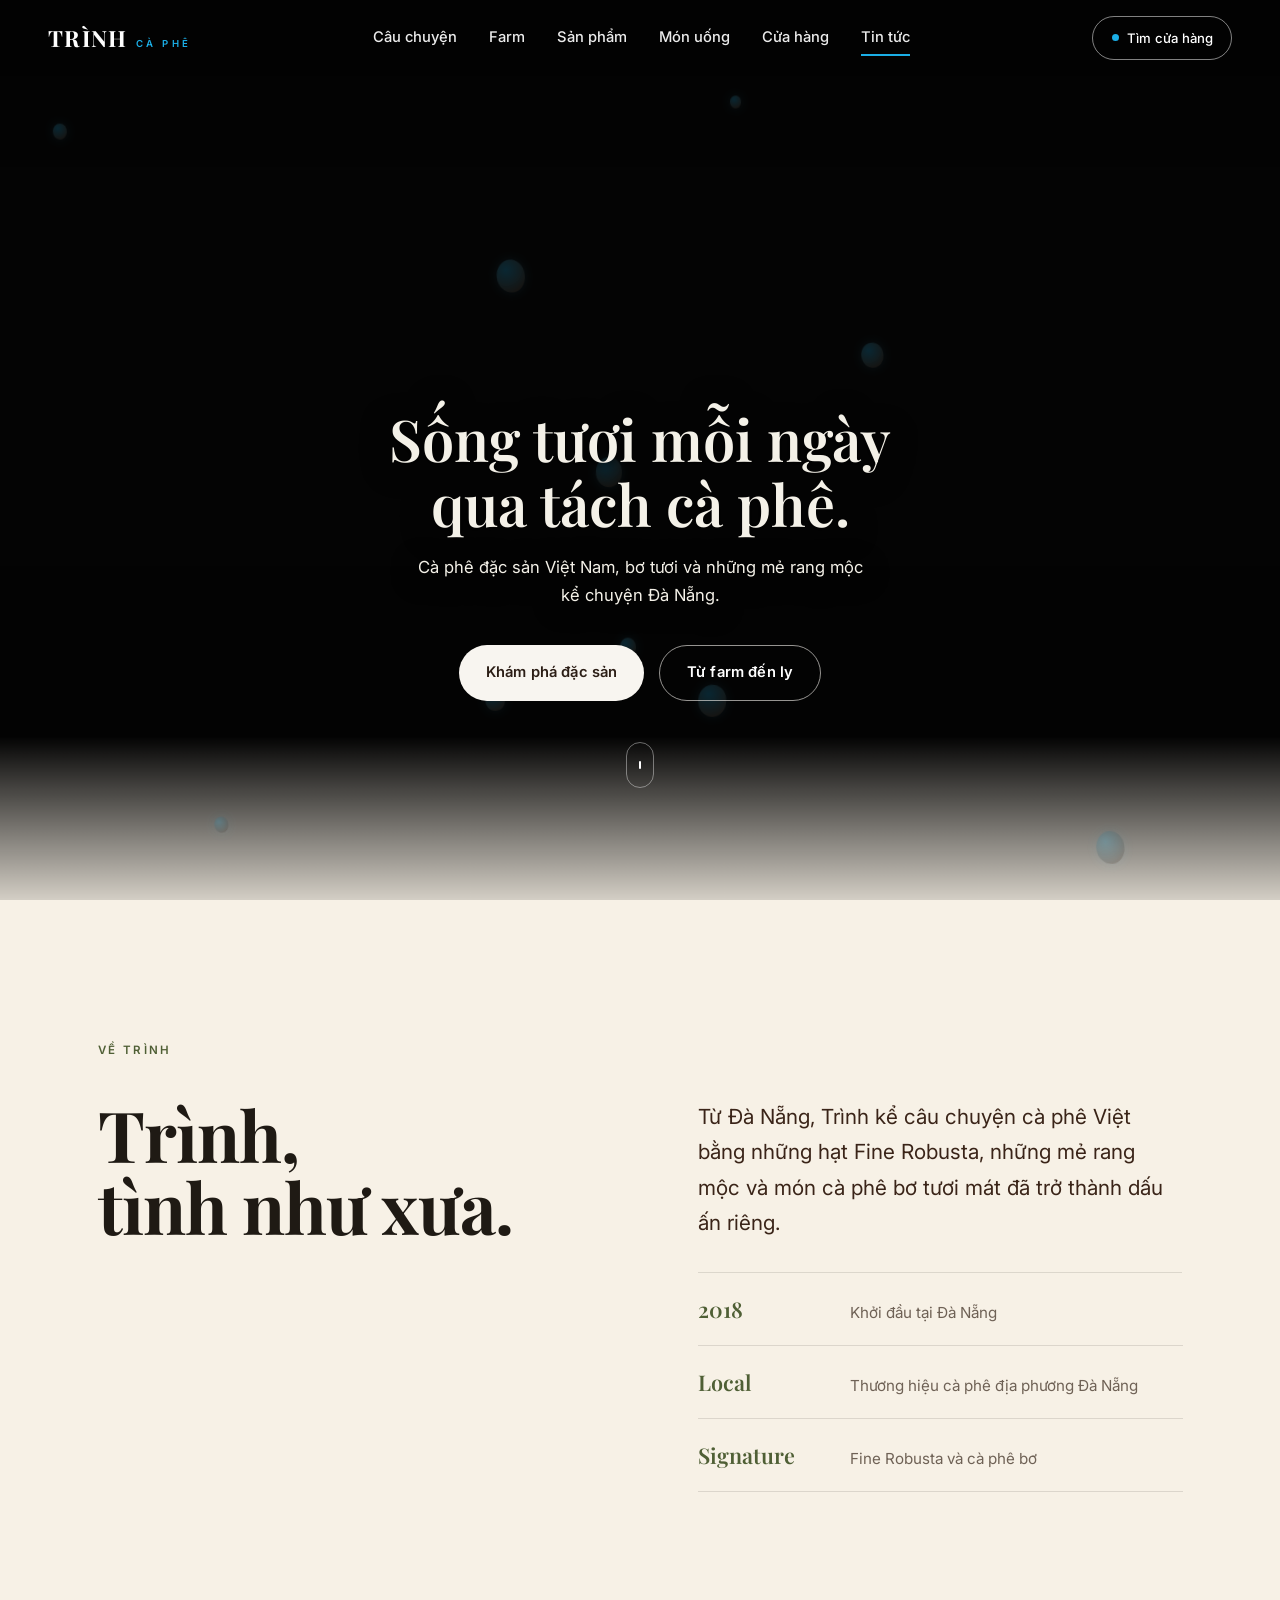
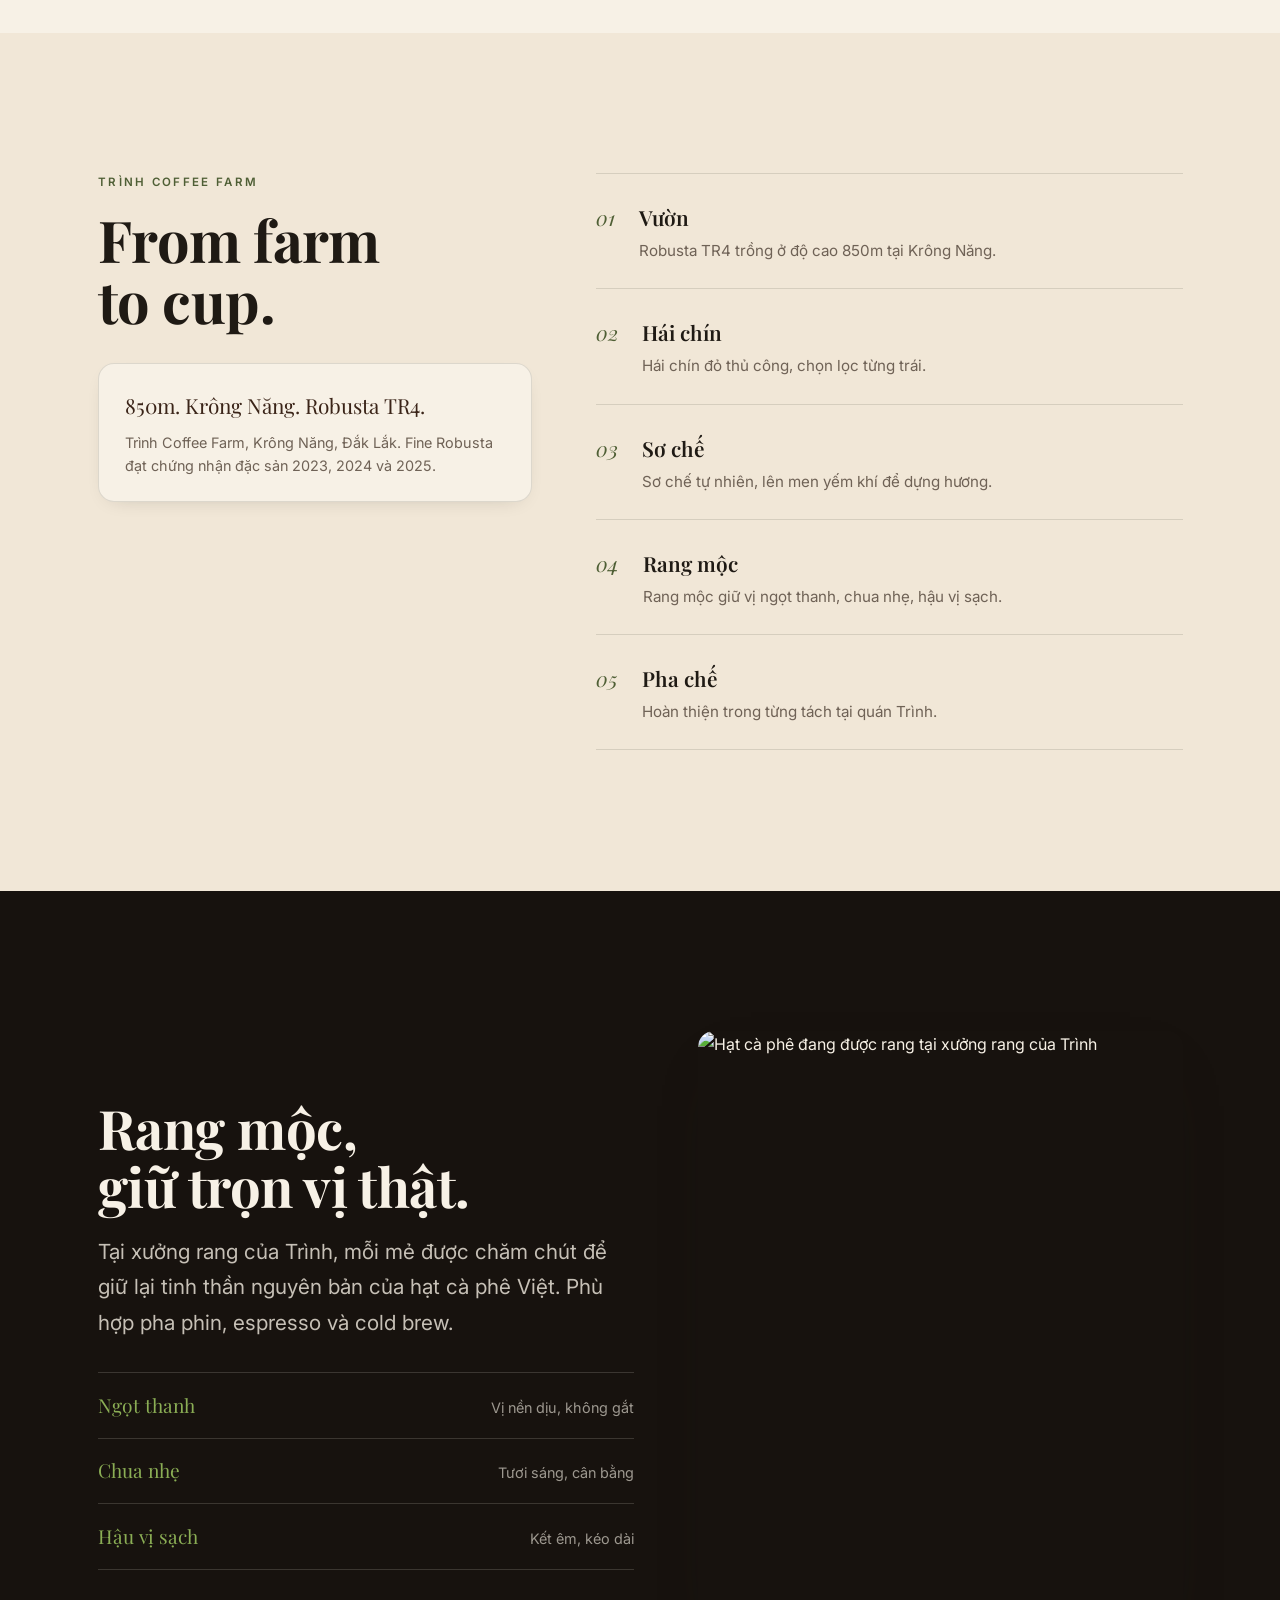
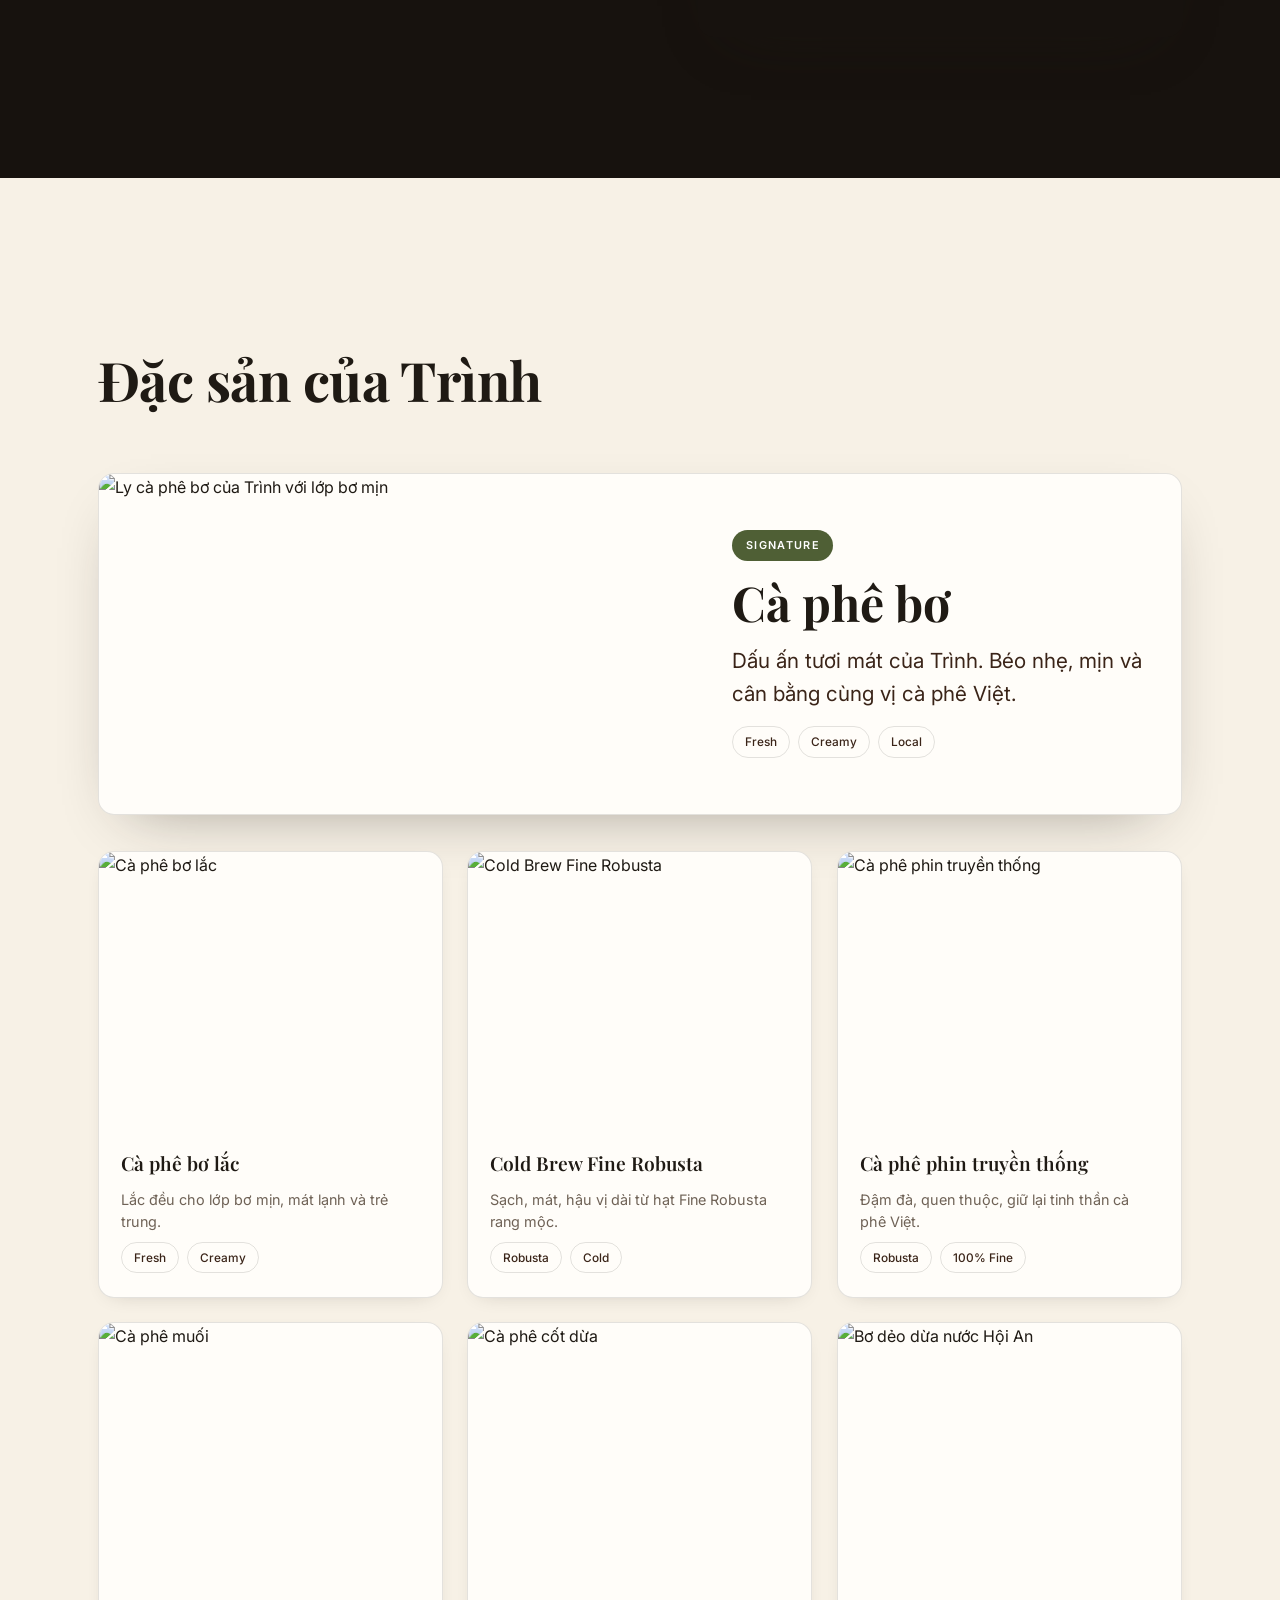
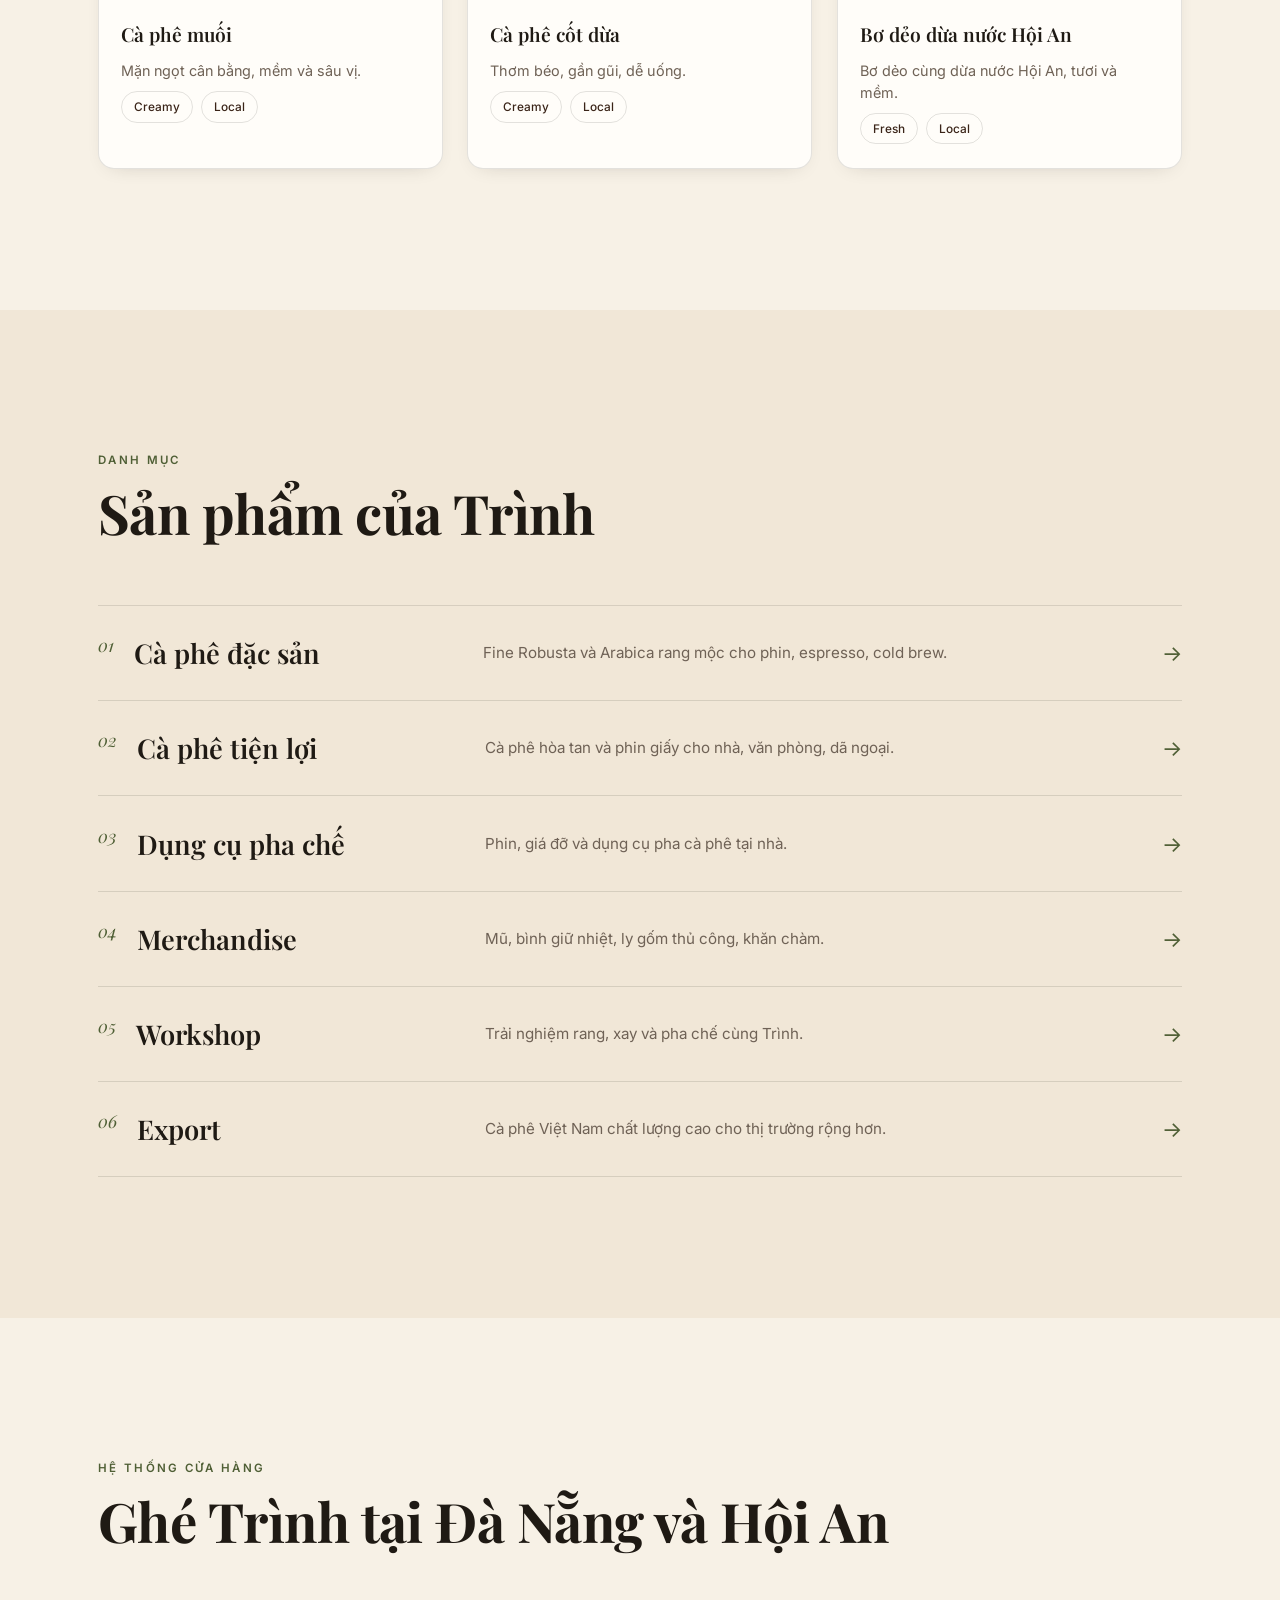
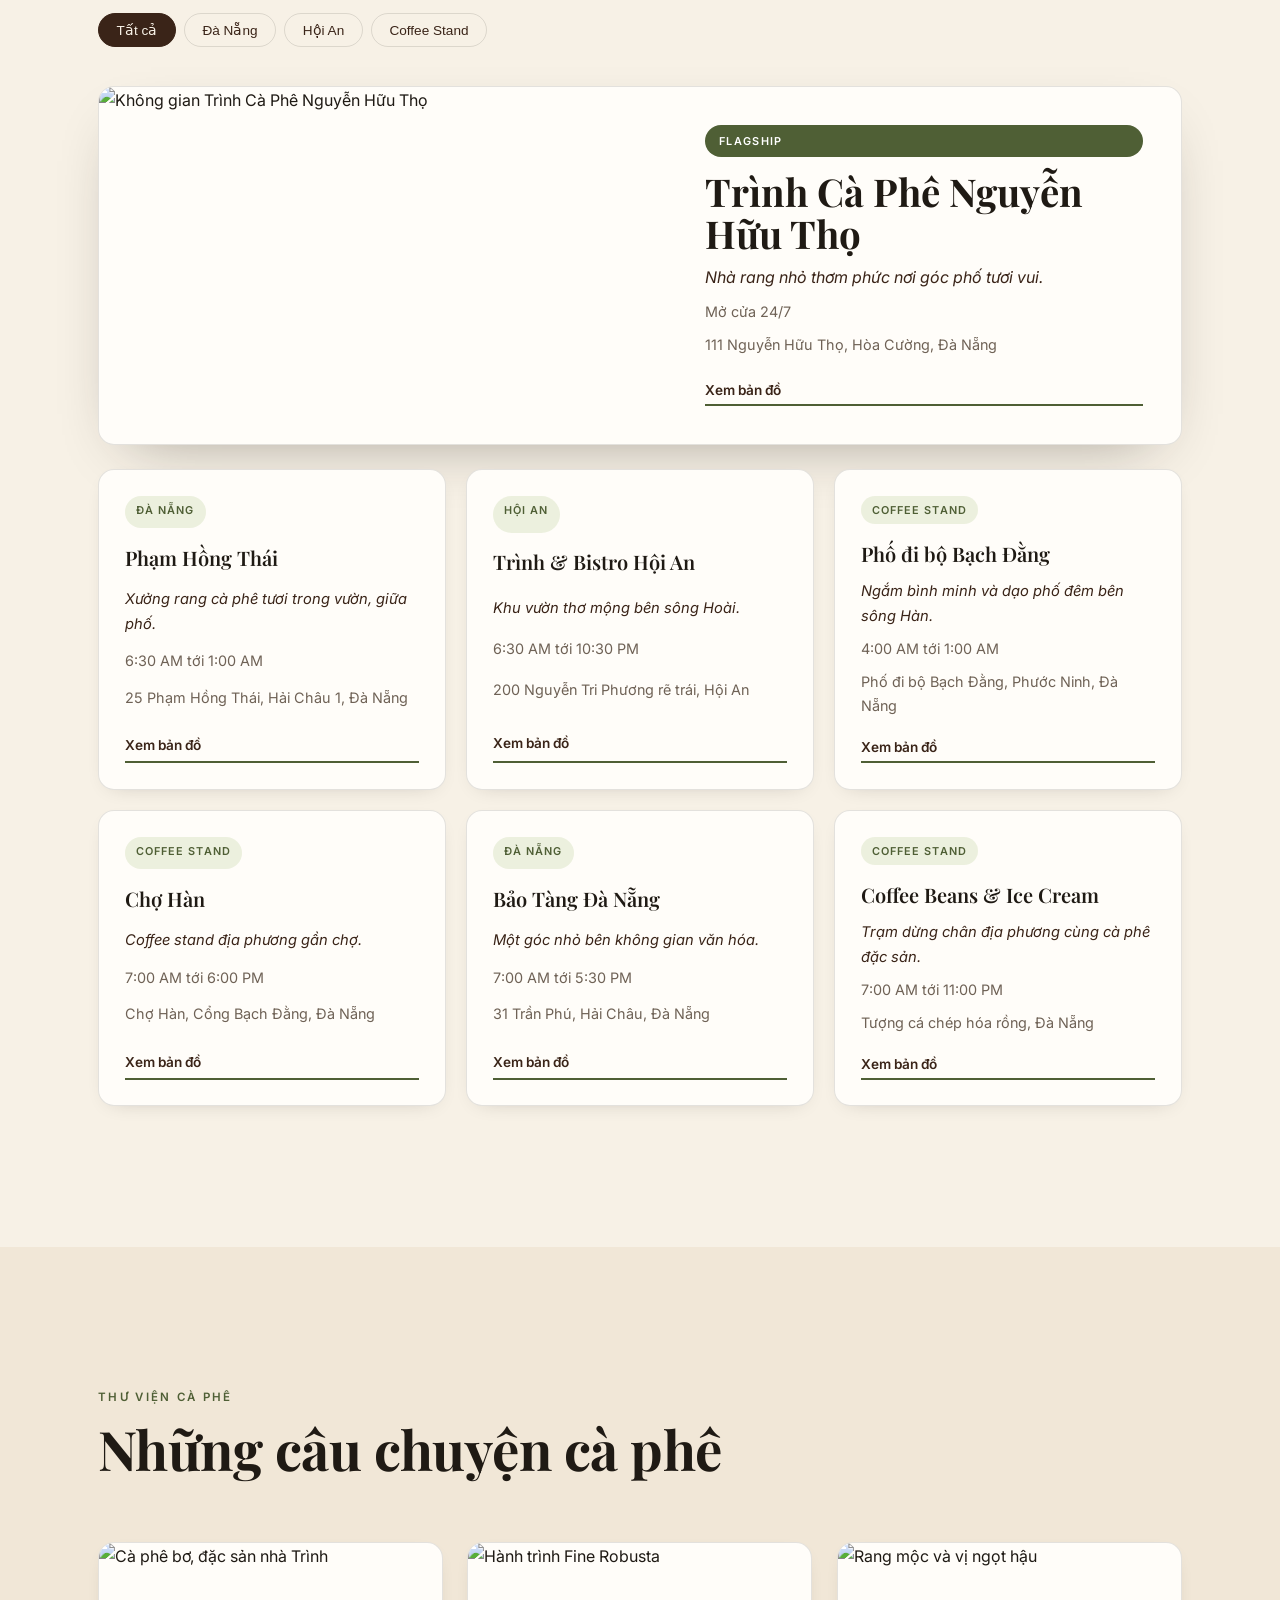
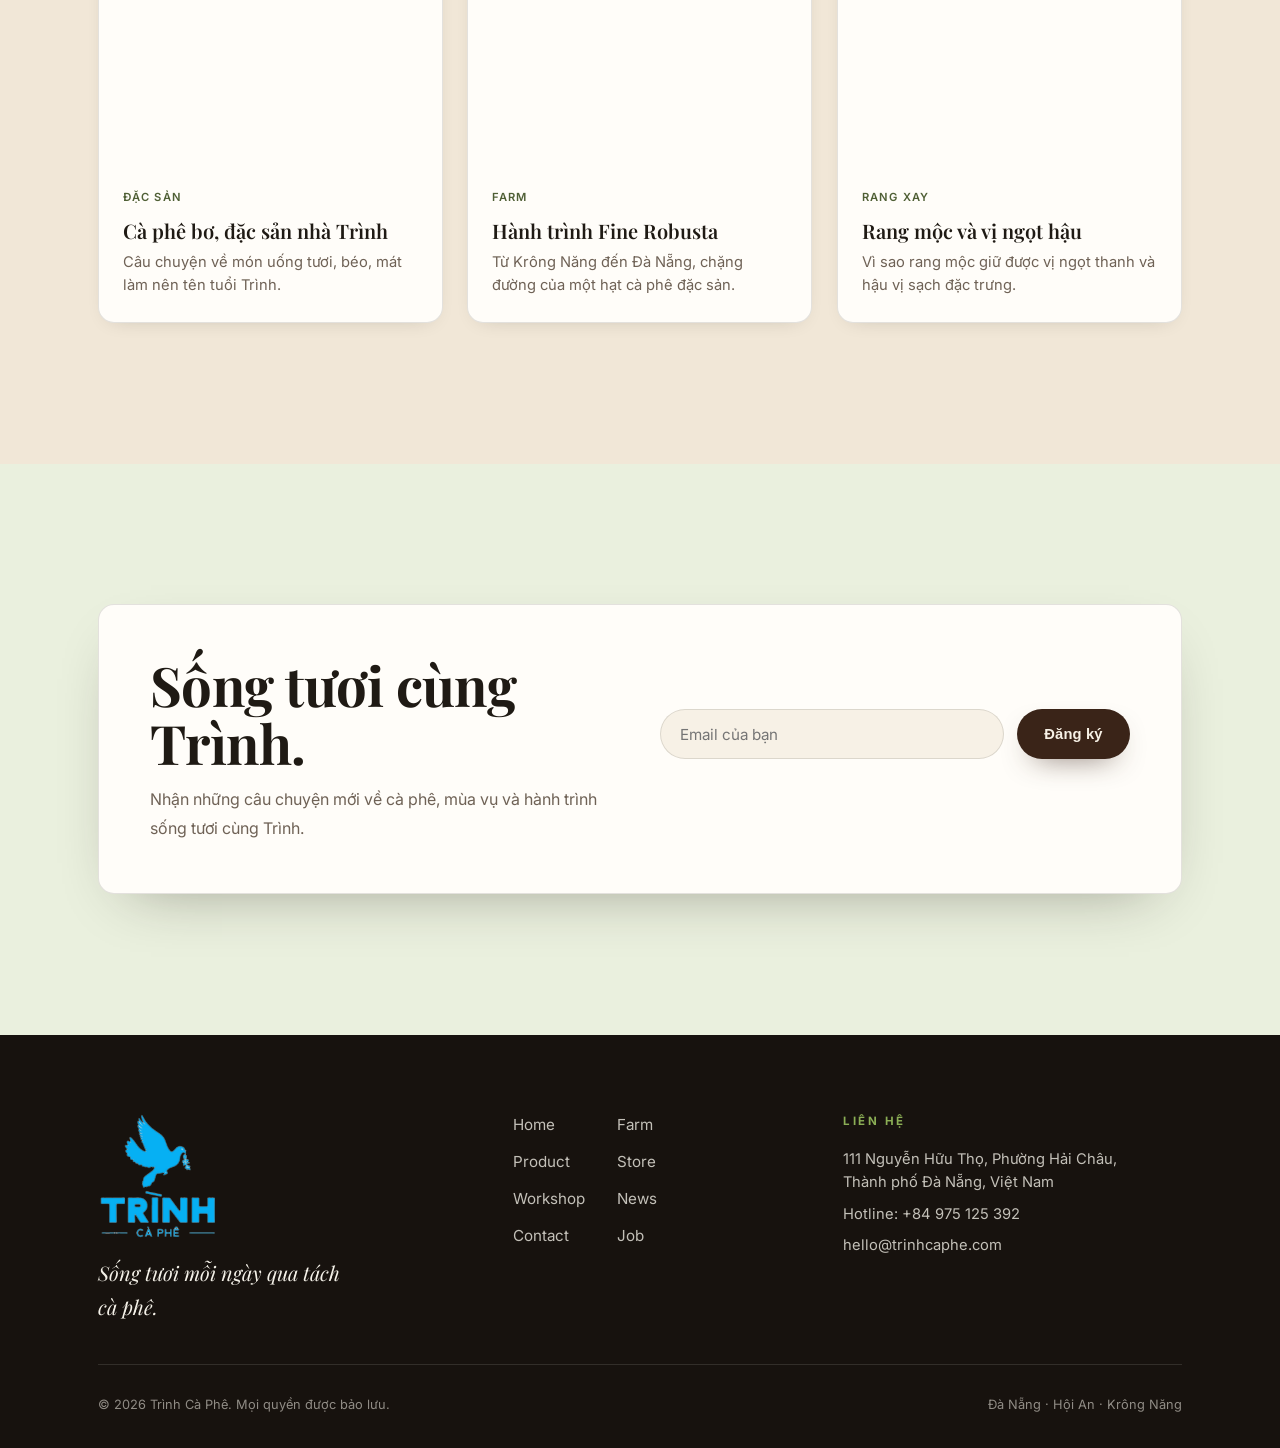
==== commit dfd89561: "Redesign below-hero sections: Modern Coffee Editorial (taste-skill) Hero, header, preloader and logo" ====
--- a/trinh-dark/index.html
+++ b/trinh-dark/index.html
@@ -3,12 +3,12 @@
 <head>
   <meta charset="UTF-8" />
   <meta name="viewport" content="width=device-width, initial-scale=1.0" />
-  <title>TRÌNH CÀ PHÊ — Sống tươi mỗi ngày qua tách cà phê</title>
-  <meta name="description" content="Trình Cà Phê — thương hiệu cà phê địa phương Đà Nẵng từ 2018. Cà phê đặc sản Fine Robusta TR4, cà phê bơ tươi. Trình – Tình như xưa." />
+  <title>TRÌNH CÀ PHÊ. Sống tươi mỗi ngày qua tách cà phê</title>
+  <meta name="description" content="Trình Cà Phê, thương hiệu cà phê địa phương Đà Nẵng từ 2018. Cà phê đặc sản Fine Robusta TR4, cà phê bơ tươi. Trình, tình như xưa." />
   <meta name="theme-color" content="#FFFDF6" />
 
   <!-- Open Graph -->
-  <meta property="og:title" content="TRÌNH CÀ PHÊ — Sống tươi mỗi ngày qua tách cà phê" />
+  <meta property="og:title" content="TRÌNH CÀ PHÊ. Sống tươi mỗi ngày qua tách cà phê" />
   <meta property="og:description" content="Cà phê đặc sản Việt Nam từ Đà Nẵng. Fine Robusta TR4 · Cà phê bơ tươi." />
   <meta property="og:type" content="website" />
 
@@ -43,7 +43,7 @@
        ============================================================ -->
   <header id="header" class="site-header" data-header>
     <div class="header__inner">
-      <a href="#hero" class="logo" aria-label="Trình Cà Phê — về đầu trang">
+      <a href="#hero" class="logo" aria-label="Trình Cà Phê, về đầu trang">
         <span class="logo__mark">TRÌNH</span>
         <span class="logo__sub">CÀ&nbsp;PHÊ</span>
       </a>
@@ -117,430 +117,374 @@
     </section>
 
     <!-- ============================================================
-         3 · ABOUT — Trình, Tình Như Xưa (ivory, editorial)
+         3 · ABOUT — Trình, tình như xưa (warm cream, editorial 2-col)
          ============================================================ -->
     <section id="about" class="about section">
       <div class="container">
+        <p class="overline" data-fx="reveal">Về Trình</p>
         <div class="about__grid">
-          <div class="about__copy" data-reveal-group>
-            <p class="kicker" data-fx="reveal"><span class="kicker__dot"></span> Về Trình · Est. 2018</p>
-            <h2 class="h2" data-fx="reveal">Trình — Tình Như Xưa</h2>
-            <p class="subtitle" data-fx="reveal">Sống tươi mỗi ngày qua tách cà phê.</p>
-            <p class="prose" data-fx="reveal">
-              Trình Cà Phê thành lập từ năm 2018, là thương hiệu cà phê địa phương tại Đà Nẵng —
-              nổi bật với cà phê đặc sản Việt Nam chất lượng cao và món <strong>cà phê bơ</strong> tươi ngon.
-              Trình mang đến những tách cà phê từ hạt Fine Robusta đặc sản, kết hợp tinh thần sáng tạo và bản sắc địa phương.
+          <h2 class="about__title" data-fx="reveal">Trình,<br />tình như xưa.</h2>
+          <div class="about__side" data-reveal-group>
+            <p class="about__lead" data-fx="reveal">
+              Từ Đà Nẵng, Trình kể câu chuyện cà phê Việt bằng những hạt Fine Robusta,
+              những mẻ rang mộc và món cà phê bơ tươi mát đã trở thành dấu ấn riêng.
             </p>
-            <p class="prose" data-fx="reveal">
-              Thông qua sản phẩm tươi ngon, không gian tươi xanh, bầu không khí tươi vui và tình người tươi tắn,
-              Trình muốn lan tỏa văn hóa Việt — nuôi dưỡng lối sống tươi, sống vui, sống tử tế
-              và đồng hành cùng cộng đồng trên hành trình phát triển bền vững.
+            <dl class="about__facts">
+              <div class="fact" data-fx="reveal"><dt>2018</dt><dd>Khởi đầu tại Đà Nẵng</dd></div>
+              <div class="fact" data-fx="reveal"><dt>Local</dt><dd>Thương hiệu cà phê địa phương Đà Nẵng</dd></div>
+              <div class="fact" data-fx="reveal"><dt>Signature</dt><dd>Fine Robusta và cà phê bơ</dd></div>
+            </dl>
+          </div>
+        </div>
+      </div>
+    </section>
+
+    <!-- ============================================================
+         4 · FARM — From farm to cup (sticky headline + numbered timeline)
+         ============================================================ -->
+    <section id="farm" class="farm section">
+      <div class="container">
+        <div class="farm__grid">
+          <aside class="farm__intro" data-reveal-group>
+            <p class="overline" data-fx="reveal">Trình Coffee Farm</p>
+            <h2 class="h2" data-fx="reveal">From farm<br />to cup.</h2>
+            <div class="farm__fact" data-fx="reveal">
+              <p class="farm__fact-line">850m. Krông Năng. Robusta TR4.</p>
+              <p class="farm__fact-sub">Trình Coffee Farm, Krông Năng, Đắk Lắk. Fine Robusta đạt chứng nhận đặc sản 2023, 2024 và 2025.</p>
+            </div>
+          </aside>
+
+          <ol class="steps" data-reveal-group>
+            <li class="step" data-fx="reveal">
+              <span class="step__n">01</span>
+              <div class="step__body"><h3 class="step__title">Vườn</h3><p class="step__desc">Robusta TR4 trồng ở độ cao 850m tại Krông Năng.</p></div>
+            </li>
+            <li class="step" data-fx="reveal">
+              <span class="step__n">02</span>
+              <div class="step__body"><h3 class="step__title">Hái chín</h3><p class="step__desc">Hái chín đỏ thủ công, chọn lọc từng trái.</p></div>
+            </li>
+            <li class="step" data-fx="reveal">
+              <span class="step__n">03</span>
+              <div class="step__body"><h3 class="step__title">Sơ chế</h3><p class="step__desc">Sơ chế tự nhiên, lên men yếm khí để dựng hương.</p></div>
+            </li>
+            <li class="step" data-fx="reveal">
+              <span class="step__n">04</span>
+              <div class="step__body"><h3 class="step__title">Rang mộc</h3><p class="step__desc">Rang mộc giữ vị ngọt thanh, chua nhẹ, hậu vị sạch.</p></div>
+            </li>
+            <li class="step" data-fx="reveal">
+              <span class="step__n">05</span>
+              <div class="step__body"><h3 class="step__title">Pha chế</h3><p class="step__desc">Hoàn thiện trong từng tách tại quán Trình.</p></div>
+            </li>
+          </ol>
+        </div>
+      </div>
+    </section>
+
+    <!-- ============================================================
+         5 · ROASTERY — espresso band (one intentional dark section)
+         ============================================================ -->
+    <section id="roastery" class="roastery section">
+      <div class="container">
+        <div class="roastery__grid">
+          <div class="roastery__copy" data-reveal-group>
+            <h2 class="h2 roastery__title" data-fx="reveal">Rang mộc,<br />giữ trọn vị thật.</h2>
+            <p class="roastery__lead" data-fx="reveal">
+              Tại xưởng rang của Trình, mỗi mẻ được chăm chút để giữ lại tinh thần nguyên bản
+              của hạt cà phê Việt. Phù hợp pha phin, espresso và cold brew.
             </p>
-            <div class="about__stats" data-reveal-group>
-              <div class="stat" data-fx="reveal"><span class="stat__num">2018</span><span class="stat__label">Năm thành lập</span></div>
-              <div class="stat" data-fx="reveal"><span class="stat__num">7+</span><span class="stat__label">Cửa hàng tại Đà Nẵng &amp; Hội An</span></div>
-              <div class="stat" data-fx="reveal"><span class="stat__num">3 năm</span><span class="stat__label">Đạt chứng nhận Fine Robusta</span></div>
-            </div>
+            <ul class="notes" data-reveal-group>
+              <li class="note" data-fx="reveal"><span class="note__k">Ngọt thanh</span><span class="note__v">Vị nền dịu, không gắt</span></li>
+              <li class="note" data-fx="reveal"><span class="note__k">Chua nhẹ</span><span class="note__v">Tươi sáng, cân bằng</span></li>
+              <li class="note" data-fx="reveal"><span class="note__k">Hậu vị sạch</span><span class="note__v">Kết êm, kéo dài</span></li>
+            </ul>
           </div>
-          <div class="about__media" data-fx="reveal">
-            <img src="https://images.unsplash.com/photo-1559056199-641a0ac8b55e?auto=format&fit=crop&w=1000&q=70"
-                 alt="Không gian quán Trình Cà Phê tươi xanh" width="1000" height="1200" loading="lazy" />
-            <span class="about__media-badge">Đà Nẵng · Việt Nam</span>
+          <figure class="roastery__media" data-fx="reveal">
+            <img src="https://images.unsplash.com/photo-1442550528053-c431ecb55509?auto=format&fit=crop&w=1000&q=72"
+                 alt="Hạt cà phê đang được rang tại xưởng rang của Trình" width="1000" height="1200" loading="lazy" />
+          </figure>
+        </div>
+      </div>
+    </section>
+
+    <!-- ============================================================
+         6 · SIGNATURE — Đặc sản của Trình (featured + refined menu grid)
+         ============================================================ -->
+    <section id="menu" class="signature section">
+      <div class="container">
+        <header class="section-head" data-reveal-group>
+          <p class="overline" data-fx="reveal">Đặc sản</p>
+          <h2 class="h2" data-fx="reveal">Đặc sản của Trình</h2>
+        </header>
+
+        <!-- Featured: Cà phê bơ -->
+        <article class="feature" data-fx="reveal">
+          <figure class="feature__media">
+            <img src="https://images.unsplash.com/photo-1517701550927-30cf4ba1dba5?auto=format&fit=crop&w=1100&q=72"
+                 alt="Ly cà phê bơ của Trình với lớp bơ mịn" width="1100" height="900" loading="lazy" />
+          </figure>
+          <div class="feature__body">
+            <span class="badge">Signature</span>
+            <h3 class="feature__title">Cà phê bơ</h3>
+            <p class="feature__desc">Dấu ấn tươi mát của Trình. Béo nhẹ, mịn và cân bằng cùng vị cà phê Việt.</p>
+            <ul class="tags">
+              <li class="tag">Fresh</li><li class="tag">Creamy</li><li class="tag">Local</li>
+            </ul>
           </div>
-        </div>
-      </div>
-    </section>
-
-    <!-- ============================================================
-         4 · FARM — Mỗi năm hoa cà nở (light sage)
-         ============================================================ -->
-    <section id="farm" class="farm section">
+        </article>
+
+        <!-- The rest -->
+        <div class="drinks" data-reveal-group>
+          <article class="drink" data-fx="reveal">
+            <figure class="drink__media"><img src="https://images.unsplash.com/photo-1481833761820-0509d3217039?auto=format&fit=crop&w=700&q=70" alt="Cà phê bơ lắc" width="700" height="560" loading="lazy" /></figure>
+            <div class="drink__body">
+              <h3 class="drink__title">Cà phê bơ lắc</h3>
+              <p class="drink__desc">Lắc đều cho lớp bơ mịn, mát lạnh và trẻ trung.</p>
+              <ul class="tags"><li class="tag">Fresh</li><li class="tag">Creamy</li></ul>
+            </div>
+          </article>
+
+          <article class="drink" data-fx="reveal">
+            <figure class="drink__media"><img src="https://images.unsplash.com/photo-1461023058943-07fcbe16d735?auto=format&fit=crop&w=700&q=70" alt="Cold Brew Fine Robusta" width="700" height="560" loading="lazy" /></figure>
+            <div class="drink__body">
+              <h3 class="drink__title">Cold Brew Fine Robusta</h3>
+              <p class="drink__desc">Sạch, mát, hậu vị dài từ hạt Fine Robusta rang mộc.</p>
+              <ul class="tags"><li class="tag">Robusta</li><li class="tag">Cold</li></ul>
+            </div>
+          </article>
+
+          <article class="drink" data-fx="reveal">
+            <figure class="drink__media"><img src="https://images.unsplash.com/photo-1514432324607-a09d9b4aefdd?auto=format&fit=crop&w=700&q=70" alt="Cà phê phin truyền thống" width="700" height="560" loading="lazy" /></figure>
+            <div class="drink__body">
+              <h3 class="drink__title">Cà phê phin truyền thống</h3>
+              <p class="drink__desc">Đậm đà, quen thuộc, giữ lại tinh thần cà phê Việt.</p>
+              <ul class="tags"><li class="tag">Robusta</li><li class="tag">100% Fine</li></ul>
+            </div>
+          </article>
+
+          <article class="drink" data-fx="reveal">
+            <figure class="drink__media"><img src="https://images.unsplash.com/photo-1572490122747-3968b75cc699?auto=format&fit=crop&w=700&q=70" alt="Cà phê muối" width="700" height="560" loading="lazy" /></figure>
+            <div class="drink__body">
+              <h3 class="drink__title">Cà phê muối</h3>
+              <p class="drink__desc">Mặn ngọt cân bằng, mềm và sâu vị.</p>
+              <ul class="tags"><li class="tag">Creamy</li><li class="tag">Local</li></ul>
+            </div>
+          </article>
+
+          <article class="drink" data-fx="reveal">
+            <figure class="drink__media"><img src="https://images.unsplash.com/photo-1485808191679-5f86510681a2?auto=format&fit=crop&w=700&q=70" alt="Cà phê cốt dừa" width="700" height="560" loading="lazy" /></figure>
+            <div class="drink__body">
+              <h3 class="drink__title">Cà phê cốt dừa</h3>
+              <p class="drink__desc">Thơm béo, gần gũi, dễ uống.</p>
+              <ul class="tags"><li class="tag">Creamy</li><li class="tag">Local</li></ul>
+            </div>
+          </article>
+
+          <article class="drink" data-fx="reveal">
+            <figure class="drink__media"><img src="https://images.unsplash.com/photo-1488477181946-6428a0291777?auto=format&fit=crop&w=700&q=70" alt="Bơ dẻo dừa nước Hội An" width="700" height="560" loading="lazy" /></figure>
+            <div class="drink__body">
+              <h3 class="drink__title">Bơ dẻo dừa nước Hội An</h3>
+              <p class="drink__desc">Bơ dẻo cùng dừa nước Hội An, tươi và mềm.</p>
+              <ul class="tags"><li class="tag">Fresh</li><li class="tag">Local</li></ul>
+            </div>
+          </article>
+        </div>
+      </div>
+    </section>
+
+    <!-- ============================================================
+         7 · CATEGORIES — Danh mục sản phẩm (editorial list, no cards)
+         ============================================================ -->
+    <section id="products" class="catalog section">
       <div class="container">
         <header class="section-head" data-reveal-group>
-          <p class="kicker" data-fx="reveal"><span class="kicker__dot"></span> Trình Coffee Farm</p>
-          <h2 class="h2" data-fx="reveal">Mỗi năm hoa cà nở</h2>
-          <p class="subtitle" data-fx="reveal">Từ vườn nhà Trình đến tách cà phê trên tay bạn.</p>
+          <p class="overline" data-fx="reveal">Danh mục</p>
+          <h2 class="h2" data-fx="reveal">Sản phẩm của Trình</h2>
         </header>
 
-        <p class="farm__intro prose" data-fx="reveal">
-          Ba năm liền <strong>2023, 2024 và 2025</strong>, vườn cà phê nhà Trình đạt chứng nhận
-          <em>“Cà phê đặc sản Việt Nam — Fine Robusta”</em>. Một hành trình tử tế từ hạt giống đến ly cà phê.
-        </p>
-
-        <!-- 4 info cards -->
-        <div class="info-grid" data-reveal-group>
-          <article class="info-card" data-fx="reveal">
-            <span class="info-card__icon" aria-hidden="true">🌱</span>
-            <h3 class="info-card__title">Robusta TR4</h3>
-            <p class="info-card__desc">Giống Robusta TR4 chọn lọc, trồng tại độ cao 850m ở Krông Năng, Đắk Lắk.</p>
-          </article>
-          <article class="info-card" data-fx="reveal">
-            <span class="info-card__icon" aria-hidden="true">🍒</span>
-            <h3 class="info-card__title">Hái chín đỏ</h3>
-            <p class="info-card__desc">Thu hái thủ công từng trái chín đỏ, giữ trọn độ ngọt tự nhiên của quả cà phê.</p>
-          </article>
-          <article class="info-card" data-fx="reveal">
-            <span class="info-card__icon" aria-hidden="true">⏳</span>
-            <h3 class="info-card__title">Lên men yếm khí</h3>
-            <p class="info-card__desc">Sơ chế tự nhiên kết hợp lên men yếm khí, tạo lớp hương phức và sạch.</p>
-          </article>
-          <article class="info-card" data-fx="reveal">
-            <span class="info-card__icon" aria-hidden="true">🔥</span>
-            <h3 class="info-card__title">Rang mộc</h3>
-            <p class="info-card__desc">Rang mộc để giữ vị ngọt thanh, chua nhẹ, hậu vị ngọt rõ và đậm đà.</p>
-          </article>
-        </div>
-
-        <!-- Timeline -->
-        <ol class="timeline" data-reveal-group aria-label="Hành trình từ vườn đến ly">
-          <li class="timeline__step" data-fx="reveal"><span class="timeline__dot"></span><span class="timeline__label">Trồng tại vườn</span></li>
-          <li class="timeline__step" data-fx="reveal"><span class="timeline__dot"></span><span class="timeline__label">Hái &amp; sơ chế</span></li>
-          <li class="timeline__step" data-fx="reveal"><span class="timeline__dot"></span><span class="timeline__label">Rang &amp; nếm</span></li>
-          <li class="timeline__step" data-fx="reveal"><span class="timeline__dot"></span><span class="timeline__label">Phục vụ tại quán</span></li>
-          <li class="timeline__step" data-fx="reveal"><span class="timeline__dot"></span><span class="timeline__label">Mang về nhà</span></li>
-        </ol>
-      </div>
-    </section>
-
-    <!-- ============================================================
-         5 · FINE ROBUSTA — split feature (warm cream)
-         ============================================================ -->
-    <section id="robusta" class="robusta section">
-      <div class="container">
-        <div class="robusta__grid">
-          <div class="robusta__copy" data-reveal-group>
-            <p class="kicker" data-fx="reveal"><span class="kicker__dot"></span> Đặc sản nhà Trình</p>
-            <h2 class="h2" data-fx="reveal">Cà Phê Fine Robusta</h2>
-            <p class="prose" data-fx="reveal">
-              Những hạt Fine Robusta Việt Nam từ vườn nhà tới tách cà phê trên tay bạn.
-              Cà phê Fine Robusta đậm đà, lớp hương đa dạng và hậu vị ngọt sẽ mang đến một trải nghiệm thú vị.
-            </p>
-            <ul class="chips" data-reveal-group>
-              <li class="chip" data-fx="reveal">Pha phin truyền thống</li>
-              <li class="chip" data-fx="reveal">Cold Brew</li>
-              <li class="chip" data-fx="reveal">Espresso</li>
-              <li class="chip" data-fx="reveal">Pour Over</li>
-            </ul>
-            <a href="#products" class="btn btn--brand" data-fx="reveal">Khám phá cà phê rang</a>
+        <div class="cat-list" data-reveal-group>
+          <a class="cat" href="#menu" data-fx="reveal">
+            <span class="cat__n">01</span>
+            <span class="cat__title">Cà phê đặc sản</span>
+            <span class="cat__desc">Fine Robusta và Arabica rang mộc cho phin, espresso, cold brew.</span>
+            <span class="cat__go" aria-hidden="true">→</span>
+          </a>
+          <a class="cat" href="#menu" data-fx="reveal">
+            <span class="cat__n">02</span>
+            <span class="cat__title">Cà phê tiện lợi</span>
+            <span class="cat__desc">Cà phê hòa tan và phin giấy cho nhà, văn phòng, dã ngoại.</span>
+            <span class="cat__go" aria-hidden="true">→</span>
+          </a>
+          <a class="cat" href="#stores" data-fx="reveal">
+            <span class="cat__n">03</span>
+            <span class="cat__title">Dụng cụ pha chế</span>
+            <span class="cat__desc">Phin, giá đỡ và dụng cụ pha cà phê tại nhà.</span>
+            <span class="cat__go" aria-hidden="true">→</span>
+          </a>
+          <a class="cat" href="#stores" data-fx="reveal">
+            <span class="cat__n">04</span>
+            <span class="cat__title">Merchandise</span>
+            <span class="cat__desc">Mũ, bình giữ nhiệt, ly gốm thủ công, khăn chàm.</span>
+            <span class="cat__go" aria-hidden="true">→</span>
+          </a>
+          <a class="cat" href="#news" data-fx="reveal">
+            <span class="cat__n">05</span>
+            <span class="cat__title">Workshop</span>
+            <span class="cat__desc">Trải nghiệm rang, xay và pha chế cùng Trình.</span>
+            <span class="cat__go" aria-hidden="true">→</span>
+          </a>
+          <a class="cat" href="#footer" data-fx="reveal">
+            <span class="cat__n">06</span>
+            <span class="cat__title">Export</span>
+            <span class="cat__desc">Cà phê Việt Nam chất lượng cao cho thị trường rộng hơn.</span>
+            <span class="cat__go" aria-hidden="true">→</span>
+          </a>
+        </div>
+      </div>
+    </section>
+
+    <!-- ============================================================
+         8 · STORES — directory: featured + filterable list
+         ============================================================ -->
+    <section id="stores" class="stores section">
+      <div class="container">
+        <header class="section-head" data-reveal-group>
+          <p class="overline" data-fx="reveal">Hệ thống cửa hàng</p>
+          <h2 class="h2" data-fx="reveal">Ghé Trình tại Đà Nẵng và Hội An</h2>
+        </header>
+
+        <div class="store-tabs" data-store-tabs role="tablist" aria-label="Lọc cửa hàng">
+          <button class="store-tab is-active" data-filter="all" type="button">Tất cả</button>
+          <button class="store-tab" data-filter="danang" type="button">Đà Nẵng</button>
+          <button class="store-tab" data-filter="hoian" type="button">Hội An</button>
+          <button class="store-tab" data-filter="stand" type="button">Coffee Stand</button>
+        </div>
+
+        <!-- Featured store -->
+        <article class="store-feature" data-city="danang" data-fx="reveal">
+          <figure class="store-feature__media">
+            <img src="https://images.unsplash.com/photo-1554118811-1e0d58224f24?auto=format&fit=crop&w=1100&q=72"
+                 alt="Không gian Trình Cà Phê Nguyễn Hữu Thọ" width="1100" height="760" loading="lazy" />
+          </figure>
+          <div class="store-feature__body">
+            <span class="badge">Flagship</span>
+            <h3 class="store-feature__name">Trình Cà Phê Nguyễn Hữu Thọ</h3>
+            <p class="store-feature__concept">Nhà rang nhỏ thơm phức nơi góc phố tươi vui.</p>
+            <p class="store-meta">Mở cửa 24/7</p>
+            <p class="store-meta">111 Nguyễn Hữu Thọ, Hòa Cường, Đà Nẵng</p>
+            <a class="link-btn" href="https://maps.google.com/?q=111+Nguyễn+Hữu+Thọ+Đà+Nẵng" target="_blank" rel="noopener">Xem bản đồ</a>
           </div>
-          <div class="robusta__media" data-fx="reveal">
-            <img src="https://images.unsplash.com/photo-1514432324607-a09d9b4aefdd?auto=format&fit=crop&w=1000&q=70"
-                 alt="Túi cà phê Fine Robusta rang mộc của Trình" width="1000" height="1100" loading="lazy" />
-          </div>
-        </div>
-      </div>
-    </section>
-
-    <!-- ============================================================
-         6 · PRODUCTS — Sản phẩm của Trình (white card grid)
-         ============================================================ -->
-    <section id="products" class="products section">
+        </article>
+
+        <!-- Directory -->
+        <div class="store-list" data-store-list>
+          <article class="store-item" data-city="danang" data-fx="reveal">
+            <span class="store-item__tag">Đà Nẵng</span>
+            <h3 class="store-item__name">Phạm Hồng Thái</h3>
+            <p class="store-item__concept">Xưởng rang cà phê tươi trong vườn, giữa phố.</p>
+            <p class="store-meta">6:30 AM tới 1:00 AM</p>
+            <p class="store-meta">25 Phạm Hồng Thái, Hải Châu 1, Đà Nẵng</p>
+            <a class="link-btn" href="https://maps.google.com/?q=25+Phạm+Hồng+Thái+Đà+Nẵng" target="_blank" rel="noopener">Xem bản đồ</a>
+          </article>
+
+          <article class="store-item" data-city="hoian" data-fx="reveal">
+            <span class="store-item__tag">Hội An</span>
+            <h3 class="store-item__name">Trình &amp; Bistro Hội An</h3>
+            <p class="store-item__concept">Khu vườn thơ mộng bên sông Hoài.</p>
+            <p class="store-meta">6:30 AM tới 10:30 PM</p>
+            <p class="store-meta">200 Nguyễn Tri Phương rẽ trái, Hội An</p>
+            <a class="link-btn" href="https://maps.google.com/?q=200+Nguyễn+Tri+Phương+Hội+An" target="_blank" rel="noopener">Xem bản đồ</a>
+          </article>
+
+          <article class="store-item" data-city="stand" data-fx="reveal">
+            <span class="store-item__tag">Coffee Stand</span>
+            <h3 class="store-item__name">Phố đi bộ Bạch Đằng</h3>
+            <p class="store-item__concept">Ngắm bình minh và dạo phố đêm bên sông Hàn.</p>
+            <p class="store-meta">4:00 AM tới 1:00 AM</p>
+            <p class="store-meta">Phố đi bộ Bạch Đằng, Phước Ninh, Đà Nẵng</p>
+            <a class="link-btn" href="https://maps.google.com/?q=Phố+đi+bộ+Bạch+Đằng+Đà+Nẵng" target="_blank" rel="noopener">Xem bản đồ</a>
+          </article>
+
+          <article class="store-item" data-city="stand" data-fx="reveal">
+            <span class="store-item__tag">Coffee Stand</span>
+            <h3 class="store-item__name">Chợ Hàn</h3>
+            <p class="store-item__concept">Coffee stand địa phương gần chợ.</p>
+            <p class="store-meta">7:00 AM tới 6:00 PM</p>
+            <p class="store-meta">Chợ Hàn, Cổng Bạch Đằng, Đà Nẵng</p>
+            <a class="link-btn" href="https://maps.google.com/?q=Chợ+Hàn+Đà+Nẵng" target="_blank" rel="noopener">Xem bản đồ</a>
+          </article>
+
+          <article class="store-item" data-city="danang" data-fx="reveal">
+            <span class="store-item__tag">Đà Nẵng</span>
+            <h3 class="store-item__name">Bảo Tàng Đà Nẵng</h3>
+            <p class="store-item__concept">Một góc nhỏ bên không gian văn hóa.</p>
+            <p class="store-meta">7:00 AM tới 5:30 PM</p>
+            <p class="store-meta">31 Trần Phú, Hải Châu, Đà Nẵng</p>
+            <a class="link-btn" href="https://maps.google.com/?q=31+Trần+Phú+Đà+Nẵng" target="_blank" rel="noopener">Xem bản đồ</a>
+          </article>
+
+          <article class="store-item" data-city="stand" data-fx="reveal">
+            <span class="store-item__tag">Coffee Stand</span>
+            <h3 class="store-item__name">Coffee Beans &amp; Ice Cream</h3>
+            <p class="store-item__concept">Trạm dừng chân địa phương cùng cà phê đặc sản.</p>
+            <p class="store-meta">7:00 AM tới 11:00 PM</p>
+            <p class="store-meta">Tượng cá chép hóa rồng, Đà Nẵng</p>
+            <a class="link-btn" href="https://maps.google.com/?q=Tượng+cá+chép+hóa+rồng+Đà+Nẵng" target="_blank" rel="noopener">Xem bản đồ</a>
+          </article>
+        </div>
+      </div>
+    </section>
+
+    <!-- ============================================================
+         9 · NEWS — Thư viện cà phê (3 editorial cards)
+         ============================================================ -->
+    <section id="news" class="news section">
       <div class="container">
         <header class="section-head" data-reveal-group>
-          <p class="kicker" data-fx="reveal"><span class="kicker__dot"></span> Cửa hàng Trình</p>
-          <h2 class="h2" data-fx="reveal">Sản phẩm của Trình</h2>
-          <p class="subtitle" data-fx="reveal">Từ hạt đặc sản đến dụng cụ pha chế và trải nghiệm.</p>
+          <p class="overline" data-fx="reveal">Thư viện cà phê</p>
+          <h2 class="h2" data-fx="reveal">Những câu chuyện cà phê</h2>
         </header>
 
-        <div class="product-grid" data-reveal-group>
-          <article class="product-card" data-fx="reveal">
-            <div class="product-card__media"><img src="https://images.unsplash.com/photo-1559525839-d9acfd1f3a53?auto=format&fit=crop&w=800&q=70" alt="Cà phê đặc sản" width="800" height="560" loading="lazy" /></div>
-            <div class="product-card__body">
-              <h3 class="product-card__title">Cà Phê Đặc Sản</h3>
-              <p class="product-card__desc">Fine Robusta, Arabica Khe Sanh — rang mộc cho phin, espresso, cold brew, pour over.</p>
-              <span class="product-card__link">Xem thêm →</span>
-            </div>
-          </article>
-
-          <article class="product-card" data-fx="reveal">
-            <div class="product-card__media"><img src="https://images.unsplash.com/photo-1497935586351-b67a49e012bf?auto=format&fit=crop&w=800&q=70" alt="Cà phê tiện lợi" width="800" height="560" loading="lazy" /></div>
-            <div class="product-card__body">
-              <h3 class="product-card__title">Cà Phê Tiện Lợi</h3>
-              <p class="product-card__desc">Cà phê hòa tan, phin giấy, đóng gói tiện lợi cho nhà, văn phòng và dã ngoại.</p>
-              <span class="product-card__link">Xem thêm →</span>
-            </div>
-          </article>
-
-          <article class="product-card" data-fx="reveal">
-            <div class="product-card__media"><img src="https://images.unsplash.com/photo-1521302080334-4bebac2763a6?auto=format&fit=crop&w=800&q=70" alt="Dụng cụ pha chế" width="800" height="560" loading="lazy" /></div>
-            <div class="product-card__body">
-              <h3 class="product-card__title">Dụng Cụ Pha Chế</h3>
-              <p class="product-card__desc">Phin, giá đỡ phin và các dụng cụ hỗ trợ pha cà phê tại nhà.</p>
-              <span class="product-card__link">Xem thêm →</span>
-            </div>
-          </article>
-
-          <article class="product-card" data-fx="reveal">
-            <div class="product-card__media"><img src="https://images.unsplash.com/photo-1481833761820-0509d3217039?auto=format&fit=crop&w=800&q=70" alt="Merchandise Trình" width="800" height="560" loading="lazy" /></div>
-            <div class="product-card__body">
-              <h3 class="product-card__title">Merchandise</h3>
-              <p class="product-card__desc">Mũ Trình, bình giữ nhiệt, ly gốm thủ công, khăn chàm, bandana, nến cà phê.</p>
-              <span class="product-card__link">Xem thêm →</span>
-            </div>
-          </article>
-
-          <article class="product-card" data-fx="reveal">
-            <div class="product-card__media"><img src="https://images.unsplash.com/photo-1507133750040-4a8f57021571?auto=format&fit=crop&w=800&q=70" alt="Workshop cà phê" width="800" height="560" loading="lazy" /></div>
-            <div class="product-card__body">
-              <h3 class="product-card__title">Workshop</h3>
-              <p class="product-card__desc">Trải nghiệm, học hỏi và chia sẻ về cà phê, rang xay, pha chế và văn hóa địa phương.</p>
-              <span class="product-card__link">Xem thêm →</span>
-            </div>
-          </article>
-
-          <article class="product-card" data-fx="reveal">
-            <div class="product-card__media"><img src="https://images.unsplash.com/photo-1442550528053-c431ecb55509?auto=format&fit=crop&w=800&q=70" alt="Xuất khẩu cà phê" width="800" height="560" loading="lazy" /></div>
-            <div class="product-card__body">
-              <h3 class="product-card__title">Export</h3>
-              <p class="product-card__desc">Cà phê Việt Nam chất lượng cao, hướng đến thị trường rộng hơn.</p>
-              <span class="product-card__link">Xem thêm →</span>
-            </div>
-          </article>
-        </div>
-      </div>
-    </section>
-
-    <!-- ============================================================
-         7 · MENU — Món uống đặc sản (clean grid / scroll-snap mobile)
-         ============================================================ -->
-    <section id="menu" class="menu section">
-      <div class="container">
-        <header class="section-head" data-reveal-group>
-          <p class="kicker" data-fx="reveal"><span class="kicker__dot"></span> Signature</p>
-          <h2 class="h2" data-fx="reveal">Món uống đặc sản</h2>
-          <p class="subtitle" data-fx="reveal">Tươi, vui, đậm chất Việt — pha từ cà phê đặc sản nhà Trình.</p>
-        </header>
-
-        <div class="drink-grid" data-menu-track data-reveal-group>
-          <article class="drink-card" data-fx="reveal">
-            <div class="drink-card__media"><img src="https://images.unsplash.com/photo-1517701550927-30cf4ba1dba5?auto=format&fit=crop&w=800&q=70" alt="Cà phê bơ Trình" width="800" height="900" loading="lazy" /><span class="drink-card__pop">Best seller</span></div>
-            <div class="drink-card__body">
-              <h3 class="drink-card__title">Cà phê bơ</h3>
-              <p class="drink-card__desc">Món đặc sản nhà Trình — tươi, béo, mát.</p>
-            </div>
-          </article>
-
-          <article class="drink-card" data-fx="reveal">
-            <div class="drink-card__media"><img src="https://images.unsplash.com/photo-1461023058943-07fcbe16d735?auto=format&fit=crop&w=800&q=70" alt="Cold Brew Fine Robusta" width="800" height="900" loading="lazy" /></div>
-            <div class="drink-card__body">
-              <h3 class="drink-card__title">Cold Brew Fine Robusta</h3>
-              <p class="drink-card__desc">Sạch, tươi, hậu vị dài.</p>
-            </div>
-          </article>
-
-          <article class="drink-card" data-fx="reveal">
-            <div class="drink-card__media"><img src="https://images.unsplash.com/photo-1514432324607-a09d9b4aefdd?auto=format&fit=crop&w=800&q=70" alt="Cà phê phin truyền thống" width="800" height="900" loading="lazy" /></div>
-            <div class="drink-card__body">
-              <h3 class="drink-card__title">Cà phê phin truyền thống</h3>
-              <p class="drink-card__desc">100% Fine Robusta — đậm đà, Việt Nam, quen thuộc.</p>
-            </div>
-          </article>
-
-          <article class="drink-card" data-fx="reveal">
-            <div class="drink-card__media"><img src="https://images.unsplash.com/photo-1488477181946-6428a0291777?auto=format&fit=crop&w=800&q=70" alt="Bơ dẻo dừa nước Hội An" width="800" height="900" loading="lazy" /></div>
-            <div class="drink-card__body">
-              <h3 class="drink-card__title">Bơ dẻo dừa nước Hội An</h3>
-              <p class="drink-card__desc">Gợi cảm giác địa phương — tươi và mềm.</p>
-            </div>
-          </article>
-
-          <article class="drink-card" data-fx="reveal">
-            <div class="drink-card__media"><img src="https://images.unsplash.com/photo-1572490122747-3968b75cc699?auto=format&fit=crop&w=800&q=70" alt="Cà phê muối" width="800" height="900" loading="lazy" /></div>
-            <div class="drink-card__body">
-              <h3 class="drink-card__title">Cà phê muối</h3>
-              <p class="drink-card__desc">Mặn ngọt cân bằng, béo nhẹ.</p>
-            </div>
-          </article>
-
-          <article class="drink-card" data-fx="reveal">
-            <div class="drink-card__media"><img src="https://images.unsplash.com/photo-1485808191679-5f86510681a2?auto=format&fit=crop&w=800&q=70" alt="Cà phê cốt dừa" width="800" height="900" loading="lazy" /></div>
-            <div class="drink-card__body">
-              <h3 class="drink-card__title">Cà phê cốt dừa</h3>
-              <p class="drink-card__desc">Thơm, béo, gần gũi.</p>
-            </div>
-          </article>
-        </div>
-      </div>
-    </section>
-
-    <!-- ============================================================
-         8 · STORES — grid cards (light, easy to scan)
-         ============================================================ -->
-    <section id="stores" class="stores section">
-      <div class="container">
-        <header class="section-head" data-reveal-group>
-          <p class="kicker" data-fx="reveal"><span class="kicker__dot"></span> Hệ thống cửa hàng</p>
-          <h2 class="h2" data-fx="reveal">Khám phá địa phương tươi mới cùng Trình</h2>
-          <p class="subtitle" data-fx="reveal">Mỗi điểm Trình là một góc nhỏ của Đà Nẵng và Hội An.</p>
-        </header>
-
-        <div class="store-grid" data-reveal-group>
-          <article class="store-card" data-fx="reveal">
-            <span class="store-card__label">@ Vườn</span>
-            <h3 class="store-card__name">Trình Cà Phê Phạm Hồng Thái</h3>
-            <p class="store-card__concept">Xưởng rang cà phê tươi trong vườn, giữa phố.</p>
-            <p class="store-card__meta"><span aria-hidden="true">🕑</span> 6:30 AM – 1:00 AM</p>
-            <p class="store-card__meta"><span aria-hidden="true">📍</span> 25 Phạm Hồng Thái, Hải Châu 1, Đà Nẵng</p>
-            <div class="store-card__actions">
-              <a class="store-card__btn" href="https://maps.google.com/?q=25+Phạm+Hồng+Thái+Đà+Nẵng" target="_blank" rel="noopener">Xem bản đồ</a>
-              <a class="store-card__btn store-card__btn--ghost" href="#menu">Xem menu</a>
-            </div>
-          </article>
-
-          <article class="store-card" data-fx="reveal">
-            <span class="store-card__label">@ Nhà</span>
-            <h3 class="store-card__name">Trình Cà Phê Nguyễn Hữu Thọ</h3>
-            <p class="store-card__concept">Nhà rang nhỏ thơm phức nơi góc phố tươi vui.</p>
-            <p class="store-card__meta"><span aria-hidden="true">🕑</span> Open 24/7</p>
-            <p class="store-card__meta"><span aria-hidden="true">📍</span> 111 Nguyễn Hữu Thọ, Hòa Cường, Đà Nẵng</p>
-            <div class="store-card__actions">
-              <a class="store-card__btn" href="https://maps.google.com/?q=111+Nguyễn+Hữu+Thọ+Đà+Nẵng" target="_blank" rel="noopener">Xem bản đồ</a>
-              <a class="store-card__btn store-card__btn--ghost" href="#menu">Xem menu</a>
-            </div>
-          </article>
-
-          <article class="store-card" data-fx="reveal">
-            <span class="store-card__label">@ Vườn</span>
-            <h3 class="store-card__name">Trình Cà Phê &amp; Bistro Hội An</h3>
-            <p class="store-card__concept">Khu vườn thơ mộng bên sông Hoài.</p>
-            <p class="store-card__meta"><span aria-hidden="true">🕑</span> 6:30 AM – 10:30 PM</p>
-            <p class="store-card__meta"><span aria-hidden="true">📍</span> 200 Nguyễn Tri Phương rẽ trái, Hội An</p>
-            <div class="store-card__actions">
-              <a class="store-card__btn" href="https://maps.google.com/?q=200+Nguyễn+Tri+Phương+Hội+An" target="_blank" rel="noopener">Xem bản đồ</a>
-              <a class="store-card__btn store-card__btn--ghost" href="#menu">Xem menu</a>
-            </div>
-          </article>
-
-          <article class="store-card" data-fx="reveal">
-            <span class="store-card__label">@ Coffee Stand</span>
-            <h3 class="store-card__name">Trình Coffee Beans &amp; Ice Cream</h3>
-            <p class="store-card__concept">Trạm dừng chân địa phương cùng cà phê đặc sản.</p>
-            <p class="store-card__meta"><span aria-hidden="true">🕑</span> 7:00 AM – 11:00 PM</p>
-            <p class="store-card__meta"><span aria-hidden="true">📍</span> Tượng cá chép hóa rồng, Đà Nẵng</p>
-            <div class="store-card__actions">
-              <a class="store-card__btn" href="https://maps.google.com/?q=Tượng+cá+chép+hóa+rồng+Đà+Nẵng" target="_blank" rel="noopener">Xem bản đồ</a>
-              <a class="store-card__btn store-card__btn--ghost" href="#menu">Xem menu</a>
-            </div>
-          </article>
-
-          <article class="store-card" data-fx="reveal">
-            <span class="store-card__label">@ Coffee Stand</span>
-            <h3 class="store-card__name">Trình Cà Phê Phố đi bộ Bạch Đằng</h3>
-            <p class="store-card__concept">Ngắm bình minh lúc 4h sáng và dạo phố đêm bên bờ sông Hàn.</p>
-            <p class="store-card__meta"><span aria-hidden="true">🕑</span> 4:00 AM – 1:00 AM</p>
-            <p class="store-card__meta"><span aria-hidden="true">📍</span> Phố đi bộ Bạch Đằng, Phước Ninh, Đà Nẵng</p>
-            <div class="store-card__actions">
-              <a class="store-card__btn" href="https://maps.google.com/?q=Phố+đi+bộ+Bạch+Đằng+Đà+Nẵng" target="_blank" rel="noopener">Xem bản đồ</a>
-              <a class="store-card__btn store-card__btn--ghost" href="#menu">Xem menu</a>
-            </div>
-          </article>
-
-          <article class="store-card" data-fx="reveal">
-            <span class="store-card__label">@ Coffee Stand</span>
-            <h3 class="store-card__name">Trình Cà Phê Chợ Hàn</h3>
-            <p class="store-card__concept">Coffee stand địa phương gần chợ.</p>
-            <p class="store-card__meta"><span aria-hidden="true">🕑</span> 7:00 AM – 6:00 PM</p>
-            <p class="store-card__meta"><span aria-hidden="true">📍</span> Chợ Hàn – Cổng Bạch Đằng, Đà Nẵng</p>
-            <div class="store-card__actions">
-              <a class="store-card__btn" href="https://maps.google.com/?q=Chợ+Hàn+Đà+Nẵng" target="_blank" rel="noopener">Xem bản đồ</a>
-              <a class="store-card__btn store-card__btn--ghost" href="#menu">Xem menu</a>
-            </div>
-          </article>
-
-          <article class="store-card" data-fx="reveal">
-            <span class="store-card__label">@ Văn hóa</span>
-            <h3 class="store-card__name">Trình Cà Phê Bảo Tàng Đà Nẵng</h3>
-            <p class="store-card__concept">Một góc nhỏ bên không gian văn hóa.</p>
-            <p class="store-card__meta"><span aria-hidden="true">🕑</span> 7:00 AM – 5:30 PM</p>
-            <p class="store-card__meta"><span aria-hidden="true">📍</span> 31 Trần Phú, Hải Châu, Đà Nẵng</p>
-            <div class="store-card__actions">
-              <a class="store-card__btn" href="https://maps.google.com/?q=31+Trần+Phú+Đà+Nẵng" target="_blank" rel="noopener">Xem bản đồ</a>
-              <a class="store-card__btn store-card__btn--ghost" href="#menu">Xem menu</a>
-            </div>
-          </article>
-        </div>
-      </div>
-    </section>
-
-    <!-- ============================================================
-         9 · NEWS — Thư Viện Cà Phê (editorial cards)
-         ============================================================ -->
-    <section id="news" class="news section">
-      <div class="container">
-        <header class="section-head" data-reveal-group>
-          <p class="kicker" data-fx="reveal"><span class="kicker__dot"></span> Thư Viện Cà Phê</p>
-          <h2 class="h2" data-fx="reveal">Những câu chuyện cà phê</h2>
-          <p class="subtitle" data-fx="reveal">Về hạt cà phê, phương pháp rang, văn hóa Việt Nam và địa phương.</p>
-        </header>
-
-        <div class="article-grid" data-reveal-group>
-          <article class="article-card" data-fx="reveal">
-            <div class="article-card__media"><img src="https://images.unsplash.com/photo-1517256064527-09c73fc73e38?auto=format&fit=crop&w=800&q=70" alt="Cà phê bơ đặc sản nhà Trình" width="800" height="520" loading="lazy" /></div>
-            <div class="article-card__body">
-              <span class="article-card__tag">Đặc sản</span>
-              <h3 class="article-card__title">Cà phê bơ — Đặc sản nhà Trình</h3>
-              <p class="article-card__desc">Câu chuyện về món uống tươi, béo, mát đã làm nên tên tuổi Trình.</p>
-            </div>
-          </article>
-
-          <article class="article-card" data-fx="reveal">
-            <div class="article-card__media"><img src="https://images.unsplash.com/photo-1500423079914-b65af272b8db?auto=format&fit=crop&w=800&q=70" alt="Hành trình Fine Robusta từ vườn nhà" width="800" height="520" loading="lazy" /></div>
-            <div class="article-card__body">
-              <span class="article-card__tag">Farm</span>
-              <h3 class="article-card__title">Hành trình Fine Robusta từ vườn nhà</h3>
-              <p class="article-card__desc">Từ Krông Năng đến Đà Nẵng — chặng đường của một hạt cà phê đặc sản.</p>
-            </div>
-          </article>
-
-          <article class="article-card" data-fx="reveal">
-            <div class="article-card__media"><img src="https://images.unsplash.com/photo-1559056199-641a0ac8b55e?auto=format&fit=crop&w=800&q=70" alt="Rang mộc và vị ngọt hậu của cà phê Việt" width="800" height="520" loading="lazy" /></div>
-            <div class="article-card__body">
-              <span class="article-card__tag">Rang xay</span>
-              <h3 class="article-card__title">Rang mộc và vị ngọt hậu của cà phê Việt</h3>
-              <p class="article-card__desc">Vì sao rang mộc giữ được vị ngọt thanh và hậu vị sạch đặc trưng.</p>
-            </div>
-          </article>
-        </div>
-      </div>
-    </section>
-
-    <!-- ============================================================
-         10 · PRESS — Báo chí nói về Trình (cream)
-         ============================================================ -->
-    <section id="press" class="press section">
-      <div class="container">
-        <header class="section-head section-head--center" data-reveal-group>
-          <p class="kicker" data-fx="reveal"><span class="kicker__dot"></span> Featured On</p>
-          <h2 class="h2" data-fx="reveal">Báo chí nói về Trình</h2>
-        </header>
-
-        <div class="press-grid" data-reveal-group>
-          <blockquote class="press-card" data-fx="reveal">
-            <p class="press-card__quote">“Cà phê ‘made in Da Nang’.”</p>
-            <cite class="press-card__src">Báo chí địa phương</cite>
-          </blockquote>
-          <blockquote class="press-card" data-fx="reveal">
-            <p class="press-card__quote">“Độc đáo cà phê bơ.”</p>
-            <cite class="press-card__src">Ẩm thực &amp; Du lịch</cite>
-          </blockquote>
-          <blockquote class="press-card" data-fx="reveal">
-            <p class="press-card__quote">“Những xe hoa đưa mùa thu Hà Nội về Đà Nẵng.”</p>
-            <cite class="press-card__src">Văn hóa địa phương</cite>
-          </blockquote>
-        </div>
-      </div>
-    </section>
-
-    <!-- ============================================================
-         11 · NEWSLETTER — Đăng ký thành viên (light sage)
+        <div class="articles" data-reveal-group>
+          <article class="post" data-fx="reveal">
+            <figure class="post__media"><img src="https://images.unsplash.com/photo-1517256064527-09c73fc73e38?auto=format&fit=crop&w=800&q=70" alt="Cà phê bơ, đặc sản nhà Trình" width="800" height="520" loading="lazy" /></figure>
+            <div class="post__body">
+              <span class="post__tag">Đặc sản</span>
+              <h3 class="post__title">Cà phê bơ, đặc sản nhà Trình</h3>
+              <p class="post__desc">Câu chuyện về món uống tươi, béo, mát làm nên tên tuổi Trình.</p>
+            </div>
+          </article>
+
+          <article class="post" data-fx="reveal">
+            <figure class="post__media"><img src="https://images.unsplash.com/photo-1500423079914-b65af272b8db?auto=format&fit=crop&w=800&q=70" alt="Hành trình Fine Robusta" width="800" height="520" loading="lazy" /></figure>
+            <div class="post__body">
+              <span class="post__tag">Farm</span>
+              <h3 class="post__title">Hành trình Fine Robusta</h3>
+              <p class="post__desc">Từ Krông Năng đến Đà Nẵng, chặng đường của một hạt cà phê đặc sản.</p>
+            </div>
+          </article>
+
+          <article class="post" data-fx="reveal">
+            <figure class="post__media"><img src="https://images.unsplash.com/photo-1442550528053-c431ecb55509?auto=format&fit=crop&w=800&q=70" alt="Rang mộc và vị ngọt hậu" width="800" height="520" loading="lazy" /></figure>
+            <div class="post__body">
+              <span class="post__tag">Rang xay</span>
+              <h3 class="post__title">Rang mộc và vị ngọt hậu</h3>
+              <p class="post__desc">Vì sao rang mộc giữ được vị ngọt thanh và hậu vị sạch đặc trưng.</p>
+            </div>
+          </article>
+        </div>
+      </div>
+    </section>
+
+    <!-- ============================================================
+         10 · NEWSLETTER — Sống tươi cùng Trình (olive tint)
          ============================================================ -->
     <section id="membership" class="newsletter section">
       <div class="container">
         <div class="newsletter__card" data-reveal-group>
           <div class="newsletter__copy">
-            <h2 class="h2" data-fx="reveal">Đăng ký thành viên</h2>
+            <h2 class="h2" data-fx="reveal">Sống tươi cùng Trình.</h2>
             <p class="prose" data-fx="reveal">
-              Hằng tháng, Trình gửi đến bạn những bài viết chuyên sâu về cà phê, mùa vụ mới và câu chuyện địa phương.
+              Nhận những câu chuyện mới về cà phê, mùa vụ và hành trình sống tươi cùng Trình.
             </p>
           </div>
           <form class="newsletter__form" data-newsletter data-fx="reveal" novalidate>
--- a/trinh-dark/style.css
+++ b/trinh-dark/style.css
@@ -1,38 +1,39 @@
 /* ============================================================================
-   TRÌNH CÀ PHÊ — Light Editorial + Cinematic Dark Hero
-   style.css · tokens → base → header → hero(dark) → light sections → motion
+   TRÌNH CÀ PHÊ — Modern Coffee Editorial + Cinematic Dark Hero
+   style.css · tokens → base → preloader → header → hero(dark) → sections → motion
+   NOTE: preloader / header / hero are intentionally unchanged.
    ============================================================================ */
 
 /* ---------- 1 · DESIGN TOKENS ---------- */
 :root {
-  /* Light surfaces */
-  --ivory:      #FFFDF6;
-  --cream:      #F7F2E8;
-  --sage:       #EEF4E6;   /* xanh lá rất nhạt */
-  --paper:      #FFFFFF;
-
-  /* Ink / text */
-  --ink:        #1E1B16;
-  --ink-soft:   #2B2118;
-  --muted:      #6B6256;
-  --hairline-c: rgba(30, 27, 22, 0.10);
-
-  /* Brand accents */
-  --brand:      #1BAEE6;   /* xanh Trình (logo) */
+  /* Warm light surfaces (below hero) */
+  --ivory:      #F7F1E6;   /* warm cream — main bg */
+  --beige:      #E8D8C3;   /* soft beige — alternating bg (tinted lighter in use) */
+  --beige-soft: #F1E7D7;   /* lighter beige wash for full sections */
+  --paper:      #FFFDF9;   /* warm white — cards */
+  --olive-tint: #EAF0DE;   /* very light olive — newsletter */
+
+  /* Coffee + ink */
+  --coffee:     #3A2418;
+  --espresso:   #17120E;
+  --ink:        #1F1A14;
+  --muted:      #6F6256;
+  --hairline-c: rgba(31, 26, 20, 0.12);
+
+  /* Accents */
+  --green:      #8BAE55;   /* avocado — accent on dark */
+  --olive:      #4F5F35;   /* dark olive — accent on light */
+  --brand:      #1BAEE6;   /* logo blue — used very sparingly */
   --brand-deep: #1488B8;
-  --green:      #6FA539;   /* xanh lá tươi */
-  --green-deep: #557F2B;
-  --butter:     #E7C97A;   /* xanh/vàng bơ nhẹ */
-  --coffee:     #6F4E37;
-
-  /* Dark hero (scoped) */
+
+  /* Dark hero (scoped, unchanged) */
   --hero-ink:   #050505;
   --hero-cream: #F4F1E8;
 
   /* Type scale (fluid) */
   --fs-hero:  clamp(2rem, 5.2vw, 3.6rem);
   --fs-h2:    clamp(2rem, 4.4vw, 3.4rem);
-  --fs-sub:   clamp(1.05rem, 1.7vw, 1.35rem);
+  --fs-sub:   clamp(1.05rem, 1.7vw, 1.3rem);
   --fs-body:  clamp(1rem, 1.05vw, 1.08rem);
 
   /* Motion */
@@ -42,11 +43,11 @@
   --dur-slow: 640ms;
 
   /* Rhythm */
-  --section-y: clamp(4.5rem, 9vw, 8rem);
-  --radius:    18px;
-  --radius-sm: 12px;
-  --shadow-sm: 0 6px 20px -12px rgba(30, 27, 22, 0.30);
-  --shadow-md: 0 18px 50px -28px rgba(30, 27, 22, 0.40);
+  --section-y: clamp(5rem, 11vw, 9rem);
+  --radius:    16px;
+  --radius-sm: 10px;
+  --shadow-sm: 0 6px 22px -14px rgba(31, 26, 20, 0.30);
+  --shadow-md: 0 22px 60px -32px rgba(31, 26, 20, 0.45);
 }
 
 /* ---------- 2 · BASE / RESET ---------- */
@@ -64,43 +65,37 @@
 }
 img { display: block; max-width: 100%; }
 a { color: inherit; text-decoration: none; }
-::selection { background: var(--brand); color: #fff; }
+::selection { background: var(--olive); color: #fff; }
 body.is-loading { overflow: hidden; height: 100%; }
 
-.container { width: 100%; max-width: 1200px; margin-inline: auto; padding-inline: clamp(1.25rem, 4vw, 3rem); }
+.container { width: 100%; max-width: 1180px; margin-inline: auto; padding-inline: clamp(1.25rem, 4vw, 3rem); }
 .section { padding-block: var(--section-y); position: relative; }
 .sr-only { position: absolute; width: 1px; height: 1px; padding: 0; margin: -1px; overflow: hidden; clip: rect(0,0,0,0); white-space: nowrap; border: 0; }
 
-/* Focus + skip link */
-:where(a, button, input, [tabindex]):focus-visible {
-  outline: 2px solid var(--brand); outline-offset: 3px; border-radius: 6px;
-}
+:where(a, button, input, [tabindex]):focus-visible { outline: 2px solid var(--olive); outline-offset: 3px; border-radius: 6px; }
 .skip-link {
   position: fixed; left: 1rem; top: -120%; z-index: 2000;
-  background: var(--brand); color: #fff; padding: 0.75rem 1.25rem; border-radius: 10px;
+  background: var(--olive); color: #fff; padding: 0.75rem 1.25rem; border-radius: 10px;
   font-weight: 600; font-size: 0.875rem; transition: top var(--dur-base) var(--ease-out);
 }
 .skip-link:focus { top: 1rem; }
 
-/* ---------- 3 · SHARED TYPOGRAPHY ---------- */
-.kicker {
-  display: inline-flex; align-items: center; gap: 0.6rem;
-  font-size: 0.72rem; font-weight: 600; letter-spacing: 0.28em; text-transform: uppercase;
-  color: var(--green-deep);
-}
-.kicker__dot { width: 7px; height: 7px; border-radius: 50%; background: var(--brand); }
-.h2 {
-  font-family: 'Playfair Display', serif; font-weight: 700;
-  font-size: var(--fs-h2); line-height: 1.08; letter-spacing: -0.01em; color: var(--ink);
-}
-.subtitle { font-size: var(--fs-sub); color: var(--coffee); font-weight: 500; }
-.prose { font-size: var(--fs-body); color: var(--muted); line-height: 1.8; max-width: 58ch; }
+/* ---------- 3 · SHARED TYPOGRAPHY / ELEMENTS ---------- */
+.overline { font-size: 0.72rem; font-weight: 600; letter-spacing: 0.2em; text-transform: uppercase; color: var(--olive); }
+.h2 { font-family: 'Playfair Display', serif; font-weight: 700; font-size: var(--fs-h2); line-height: 1.06; letter-spacing: -0.01em; color: var(--ink); }
+.prose { font-size: var(--fs-body); color: var(--muted); line-height: 1.8; max-width: 56ch; }
 .prose strong { color: var(--ink); font-weight: 600; }
-.prose em { font-style: italic; color: var(--coffee); }
-
-.section-head { margin-bottom: clamp(2.5rem, 5vw, 4rem); display: grid; gap: 0.9rem; }
-.section-head .kicker { justify-self: start; }
-.section-head--center { text-align: center; justify-items: center; }
+
+.section-head { margin-bottom: clamp(2.5rem, 5vw, 4rem); display: grid; gap: 0.8rem; }
+.section-head .overline { justify-self: start; }
+
+.badge { align-self: flex-start; display: inline-block; font-size: 0.68rem; font-weight: 600; letter-spacing: 0.12em; text-transform: uppercase; color: #fff; background: var(--olive); padding: 0.4rem 0.85rem; border-radius: 99px; }
+
+.tags { list-style: none; display: flex; flex-wrap: wrap; gap: 0.5rem; }
+.tag { font-size: 0.74rem; font-weight: 500; color: var(--coffee); background: transparent; border: 1px solid var(--hairline-c); border-radius: 99px; padding: 0.3rem 0.75rem; }
+
+.link-btn { display: inline-flex; align-items: center; gap: 0.4rem; font-weight: 600; font-size: 0.85rem; color: var(--coffee); border-bottom: 2px solid var(--olive); padding-bottom: 2px; transition: color var(--dur-fast); }
+.link-btn:hover { color: var(--olive); }
 
 /* ---------- 4 · BUTTONS ---------- */
 .btn {
@@ -109,321 +104,237 @@
   font-size: 0.92rem; font-weight: 600; letter-spacing: 0.01em; cursor: pointer; border: 0;
   transition: transform var(--dur-fast) var(--ease-out), background var(--dur-fast), box-shadow var(--dur-fast), color var(--dur-fast);
 }
-.btn--brand { background: var(--brand); color: #fff; box-shadow: 0 10px 30px -14px rgba(27,174,230,0.7); }
-.btn--brand:hover { background: var(--brand-deep); transform: translateY(-2px); box-shadow: 0 16px 36px -14px rgba(27,174,230,0.8); }
-/* Hero buttons (on dark) */
+/* Primary action (coffee, not blue — keeps brand-blue rationed) */
+.btn--brand { background: var(--coffee); color: var(--ivory); box-shadow: 0 12px 30px -16px rgba(58,36,24,0.8); }
+.btn--brand:hover { background: var(--espresso); transform: translateY(-2px); }
+/* Hero buttons (on dark) — unchanged */
 .btn--solid { background: #F8F5F0; color: #2C1E16; }
 .btn--solid:hover { transform: translateY(-2px); background: #fff; box-shadow: 0 14px 40px -14px rgba(0,0,0,0.6); }
 .btn--ghost { border: 1px solid rgba(248,245,240,0.6); color: #fff; }
 .btn--ghost:hover { border-color: #fff; background: rgba(248,245,240,0.12); transform: translateY(-2px); }
 
-/* ---------- 5 · PRELOADER (dark) ---------- */
+/* ---------- 5 · PRELOADER (dark, unchanged) ---------- */
 .preloader {
   position: fixed; inset: 0; z-index: 9999; display: grid; place-items: center;
   background: radial-gradient(circle at 50% 42%, rgba(27,174,230,0.14), transparent 26%), #030303;
 }
 .preloader-inner { display: flex; flex-direction: column; align-items: center; }
-.preloader-logo {
-  width: clamp(160px, 18vw, 300px); height: auto; display: block; object-fit: contain;
-  filter: drop-shadow(0 0 26px rgba(27,174,230,0.22));
-}
+.preloader-logo { width: clamp(160px, 18vw, 300px); height: auto; display: block; object-fit: contain; filter: drop-shadow(0 0 26px rgba(27,174,230,0.22)); }
 .preloader-line { width: min(260px, 60vw); height: 1px; margin-top: 2.2rem; background: rgba(255,255,255,0.16); overflow: hidden; }
-.preloader-line span {
-  display: block; width: 100%; height: 100%;
-  background: linear-gradient(90deg, transparent, #1BAEE6, transparent);
-  transform: translateX(-100%); animation: loadingLine 1.35s ease-in-out infinite;
-}
+.preloader-line span { display: block; width: 100%; height: 100%; background: linear-gradient(90deg, transparent, #1BAEE6, transparent); transform: translateX(-100%); animation: loadingLine 1.35s ease-in-out infinite; }
 @keyframes loadingLine { to { transform: translateX(100%); } }
 .preloader.is-done { pointer-events: none; }
 
-/* ---------- 6 · HEADER (light, transparent over hero) ---------- */
-.site-header {
-  position: fixed; inset-inline: 0; top: 0; z-index: 100;
-  transition: background var(--dur-base) var(--ease-out), box-shadow var(--dur-base), transform var(--dur-base);
-}
-.header__inner {
-  max-width: 1280px; margin-inline: auto;
-  display: flex; align-items: center; justify-content: space-between;
-  gap: 1.5rem; padding: 1rem clamp(1.25rem, 4vw, 3rem);
-}
-/* Over hero: transparent, light text */
+/* ---------- 6 · HEADER (light, transparent over hero — unchanged) ---------- */
+.site-header { position: fixed; inset-inline: 0; top: 0; z-index: 100; transition: background var(--dur-base) var(--ease-out), box-shadow var(--dur-base), transform var(--dur-base); }
+.header__inner { max-width: 1280px; margin-inline: auto; display: flex; align-items: center; justify-content: space-between; gap: 1.5rem; padding: 1rem clamp(1.25rem, 4vw, 3rem); }
 .site-header { background: linear-gradient(to bottom, rgba(0,0,0,0.30), transparent); }
 .logo { display: flex; align-items: baseline; gap: 0.5rem; color: #fff; transition: color var(--dur-base); }
 .logo__mark { font-family: 'Playfair Display', serif; font-weight: 700; font-size: 1.4rem; letter-spacing: 0.06em; }
 .logo__sub { font-size: 0.6rem; letter-spacing: 0.36em; color: var(--brand); text-transform: uppercase; font-weight: 600; }
-
 .header__nav { display: none; align-items: center; gap: 2rem; }
-.nav-link {
-  position: relative; color: rgba(255,255,255,0.92); font-size: 0.92rem; font-weight: 500;
-  transition: color var(--dur-fast);
-}
-.nav-link::after {
-  content: ""; position: absolute; left: 0; bottom: -6px; height: 2px; width: 100%;
-  background: var(--brand); transform: scaleX(0); transform-origin: left; transition: transform var(--dur-base) var(--ease-out);
-}
+.nav-link { position: relative; color: rgba(255,255,255,0.92); font-size: 0.92rem; font-weight: 500; transition: color var(--dur-fast); }
+.nav-link::after { content: ""; position: absolute; left: 0; bottom: -6px; height: 2px; width: 100%; background: var(--brand); transform: scaleX(0); transform-origin: left; transition: transform var(--dur-base) var(--ease-out); }
 .nav-link:hover::after, .nav-link.is-active::after { transform: scaleX(1); }
-
-.cta-pill {
-  display: inline-flex; align-items: center; gap: 0.5rem;
-  padding: 0.6rem 1.15rem; border-radius: 99px; border: 1px solid rgba(255,255,255,0.5);
-  color: #fff; font-size: 0.82rem; font-weight: 500;
-  transition: background var(--dur-fast), color var(--dur-fast), transform var(--dur-fast), border-color var(--dur-fast);
-}
+.cta-pill { display: inline-flex; align-items: center; gap: 0.5rem; padding: 0.6rem 1.15rem; border-radius: 99px; border: 1px solid rgba(255,255,255,0.5); color: #fff; font-size: 0.82rem; font-weight: 500; transition: background var(--dur-fast), color var(--dur-fast), transform var(--dur-fast), border-color var(--dur-fast); }
 .cta-pill__dot { width: 7px; height: 7px; border-radius: 50%; background: var(--brand); }
 .cta-pill:hover { background: var(--brand); border-color: var(--brand); color: #fff; transform: translateY(-1px); }
 .cta-pill:hover .cta-pill__dot { background: #fff; }
 .header__cta { display: none; }
-
-/* Scrolled past hero → solid light bar, dark text */
-.site-header.is-scrolled {
-  background: rgba(255, 253, 246, 0.92);
-  backdrop-filter: blur(10px) saturate(120%);
-  box-shadow: 0 1px 0 var(--hairline-c), var(--shadow-sm);
-}
+.site-header.is-scrolled { background: rgba(247, 241, 230, 0.92); backdrop-filter: blur(10px) saturate(120%); box-shadow: 0 1px 0 var(--hairline-c), var(--shadow-sm); }
 .site-header.is-scrolled .logo { color: var(--ink); }
-.site-header.is-scrolled .nav-link { color: var(--ink-soft); }
-.site-header.is-scrolled .cta-pill { border-color: var(--brand); color: var(--brand-deep); }
-.site-header.is-scrolled .cta-pill:hover { background: var(--brand); color: #fff; }
+.site-header.is-scrolled .nav-link { color: var(--ink); }
+.site-header.is-scrolled .cta-pill { border-color: var(--olive); color: var(--olive); }
+.site-header.is-scrolled .cta-pill:hover { background: var(--olive); color: #fff; }
+.site-header.is-scrolled .cta-pill:hover .cta-pill__dot { background: #fff; }
+.site-header.is-scrolled .cta-pill__dot { background: var(--olive); }
 .site-header.is-scrolled .nav-toggle span { background: var(--ink); }
 .site-header.is-hidden { transform: translateY(-100%); }
-
-/* Hamburger */
 .nav-toggle { display: inline-flex; flex-direction: column; gap: 5px; padding: 10px; background: none; }
 .nav-toggle span { width: 24px; height: 2px; background: #fff; transition: transform var(--dur-base) var(--ease-out), opacity var(--dur-fast), background var(--dur-base); }
 .nav-toggle[aria-expanded="true"] span:first-child { transform: translateY(7px) rotate(45deg); }
 .nav-toggle[aria-expanded="true"] span:last-child { transform: translateY(-0px) rotate(-45deg); }
-
-.mobile-nav {
-  background: var(--ivory); border-top: 1px solid var(--hairline-c);
-  box-shadow: var(--shadow-md); animation: navDrop var(--dur-base) var(--ease-out);
-}
+.mobile-nav { background: var(--ivory); border-top: 1px solid var(--hairline-c); box-shadow: var(--shadow-md); animation: navDrop var(--dur-base) var(--ease-out); }
 @keyframes navDrop { from { opacity: 0; transform: translateY(-10px); } to { opacity: 1; transform: none; } }
 .mobile-nav__list { display: flex; flex-direction: column; gap: 0.2rem; padding: 1.25rem clamp(1.25rem, 4vw, 3rem) 1.75rem; }
-.mobile-nav__link {
-  font-family: 'Playfair Display', serif; font-size: 1.35rem; color: var(--ink);
-  padding: 0.7rem 0; border-bottom: 1px solid var(--hairline-c);
-}
-.mobile-nav__link:active { color: var(--brand); }
-.mobile-nav__cta { align-self: flex-start; margin-top: 1.1rem; border-color: var(--brand); color: var(--brand-deep); }
-
-/* ---------- 7 · HERO (dark, cinematic) ---------- */
+.mobile-nav__link { font-family: 'Playfair Display', serif; font-size: 1.35rem; color: var(--ink); padding: 0.7rem 0; border-bottom: 1px solid var(--hairline-c); }
+.mobile-nav__link:active { color: var(--olive); }
+.mobile-nav__cta { align-self: flex-start; margin-top: 1.1rem; border-color: var(--olive); color: var(--olive); }
+.mobile-nav__cta .cta-pill__dot { background: var(--olive); }
+
+/* ---------- 7 · HERO (dark, cinematic — unchanged) ---------- */
 .hero { position: relative; height: 100svh; min-height: 600px; overflow: hidden; display: grid; background: var(--hero-ink); }
 .hero__bg { position: absolute; inset: 0; z-index: 0; will-change: transform; transform: scale(1.06); }
-.hero__video {
-  position: absolute; inset: 0; width: 100%; height: 100%; object-fit: cover;
-  filter: brightness(1.06) contrast(1.10) saturate(1.16);
-}
-.hero__overlay {
-  position: absolute; inset: 0; z-index: 1; pointer-events: none;
-  background: linear-gradient(to bottom, rgba(0,0,0,0.34) 0%, rgba(0,0,0,0.10) 35%, rgba(0,0,0,0.20) 62%, rgba(0,0,0,0.58) 100%);
-}
-.hero__scrim {
-  position: absolute; inset: 0; z-index: 1; pointer-events: none;
-  background: linear-gradient(to bottom, transparent 80%, var(--ivory) 100%);
-}
+.hero__video { position: absolute; inset: 0; width: 100%; height: 100%; object-fit: cover; filter: brightness(1.06) contrast(1.10) saturate(1.16); }
+.hero__overlay { position: absolute; inset: 0; z-index: 1; pointer-events: none; background: linear-gradient(to bottom, rgba(0,0,0,0.34) 0%, rgba(0,0,0,0.10) 35%, rgba(0,0,0,0.20) 62%, rgba(0,0,0,0.58) 100%); }
+.hero__scrim { position: absolute; inset: 0; z-index: 1; pointer-events: none; background: linear-gradient(to bottom, transparent 80%, var(--ivory) 100%); }
 .hero__particles { position: absolute; inset: 0; z-index: 2; pointer-events: none; }
-.bean {
-  position: absolute; border-radius: 50% 50% 48% 52%;
-  background: radial-gradient(circle at 35% 30%, rgba(27,174,230,0.5), rgba(74,44,26,0.7));
-  box-shadow: 0 0 10px rgba(27,174,230,0.18); opacity: 0.4; filter: blur(0.5px); will-change: transform;
-}
+.bean { position: absolute; border-radius: 50% 50% 48% 52%; background: radial-gradient(circle at 35% 30%, rgba(27,174,230,0.5), rgba(74,44,26,0.7)); box-shadow: 0 0 10px rgba(27,174,230,0.18); opacity: 0.4; filter: blur(0.5px); will-change: transform; }
 .hero__content { position: relative; z-index: 3; align-self: end; justify-self: center; width: 100%; padding: 0 1.25rem clamp(3.5rem, 13vh, 7rem); text-align: center; }
 .hero__panel { max-width: 620px; margin-inline: auto; }
-.hero__slogan {
-  font-family: 'Playfair Display', serif; font-weight: 600;
-  font-size: var(--fs-hero); line-height: 1.12; color: var(--hero-cream);
-  text-shadow: 0 4px 30px rgba(0,0,0,0.6), 0 2px 6px rgba(0,0,0,0.5);
-}
-.hero__lede {
-  color: var(--hero-cream); max-width: 46ch; margin: 1.1rem auto 0; line-height: 1.7;
-  font-size: clamp(1rem, 1.3vw, 1.15rem); text-shadow: 0 4px 30px rgba(0,0,0,0.6), 0 2px 6px rgba(0,0,0,0.5);
-}
+.hero__slogan { font-family: 'Playfair Display', serif; font-weight: 600; font-size: var(--fs-hero); line-height: 1.12; color: var(--hero-cream); text-shadow: 0 4px 30px rgba(0,0,0,0.6), 0 2px 6px rgba(0,0,0,0.5); }
+.hero__lede { color: var(--hero-cream); max-width: 46ch; margin: 1.1rem auto 0; line-height: 1.7; font-size: clamp(1rem, 1.3vw, 1.15rem); text-shadow: 0 4px 30px rgba(0,0,0,0.6), 0 2px 6px rgba(0,0,0,0.5); }
 .hero__actions { display: flex; flex-wrap: wrap; gap: 0.9rem; justify-content: center; margin-top: 2.2rem; }
 .hero__scroll { display: inline-grid; place-items: center; margin-top: 2.6rem; width: 28px; height: 46px; border: 1px solid rgba(255,255,255,0.4); border-radius: 99px; margin-inline: auto; }
 .hero__scroll-line { width: 2px; height: 8px; border-radius: 2px; background: #fff; animation: scrollPulse 1.6s var(--ease-out) infinite; }
 @keyframes scrollPulse { 0% { transform: translateY(-6px); opacity: 0; } 40% { opacity: 1; } 100% { transform: translateY(8px); opacity: 0; } }
 
-/* ---------- 8 · ABOUT ---------- */
+/* ============================================================================
+   BELOW-HERO SECTIONS (redesigned · Modern Coffee Editorial)
+   ============================================================================ */
+
+/* ---------- 8 · ABOUT (editorial 2-col) ---------- */
 .about { background: var(--ivory); }
-.about__grid { display: grid; gap: clamp(2.5rem, 5vw, 4.5rem); grid-template-columns: 1fr; align-items: center; }
-.about__copy { display: grid; gap: 1.1rem; }
-.about__copy .subtitle { margin-top: -0.3rem; }
-.about__stats { display: grid; grid-template-columns: repeat(3, 1fr); gap: 1.2rem; margin-top: 1.4rem; padding-top: 1.6rem; border-top: 1px solid var(--hairline-c); }
-.stat { display: grid; gap: 0.25rem; }
-.stat__num { font-family: 'Playfair Display', serif; font-weight: 700; font-size: clamp(1.5rem, 3vw, 2.1rem); color: var(--brand-deep); }
-.stat__label { font-size: 0.78rem; color: var(--muted); line-height: 1.4; }
-.about__media { position: relative; border-radius: var(--radius); overflow: hidden; box-shadow: var(--shadow-md); }
-.about__media img { width: 100%; height: 100%; object-fit: cover; aspect-ratio: 5/6; }
-.about__media-badge { position: absolute; left: 1rem; bottom: 1rem; background: var(--ivory); color: var(--ink); font-size: 0.72rem; font-weight: 600; letter-spacing: 0.12em; text-transform: uppercase; padding: 0.45rem 0.9rem; border-radius: 99px; box-shadow: var(--shadow-sm); }
-
-/* ---------- 9 · FARM ---------- */
-.farm { background: var(--sage); }
-.farm__intro { max-width: 64ch; margin-bottom: clamp(2.2rem, 4vw, 3.2rem); }
-.info-grid { display: grid; grid-template-columns: 1fr; gap: 1.25rem; }
-.info-card {
-  background: var(--paper); border: 1px solid var(--hairline-c); border-radius: var(--radius);
-  padding: 1.75rem; box-shadow: var(--shadow-sm);
-  transition: transform var(--dur-base) var(--ease-out), box-shadow var(--dur-base), border-color var(--dur-base);
-}
-.info-card:hover { transform: translateY(-6px); box-shadow: var(--shadow-md); border-color: rgba(111,165,57,0.45); }
-.info-card__icon { display: inline-grid; place-items: center; width: 50px; height: 50px; border-radius: 14px; background: var(--sage); font-size: 1.5rem; margin-bottom: 1rem; }
-.info-card__title { font-family: 'Playfair Display', serif; font-size: 1.3rem; font-weight: 600; color: var(--ink); margin-bottom: 0.5rem; }
-.info-card__desc { font-size: 0.95rem; color: var(--muted); line-height: 1.6; }
-
-.timeline { list-style: none; display: grid; grid-auto-flow: row; gap: 1.5rem; margin-top: clamp(3rem, 6vw, 4.5rem); }
-.timeline__step { position: relative; display: flex; align-items: center; gap: 1rem; padding-left: 0.5rem; }
-.timeline__dot { flex: 0 0 auto; width: 14px; height: 14px; border-radius: 50%; background: var(--brand); box-shadow: 0 0 0 5px rgba(27,174,230,0.16); }
-.timeline__label { font-family: 'Playfair Display', serif; font-size: 1.05rem; color: var(--ink-soft); }
-
-/* ---------- 10 · FINE ROBUSTA ---------- */
-.robusta { background: var(--cream); }
-.robusta__grid { display: grid; gap: clamp(2.5rem, 5vw, 4.5rem); grid-template-columns: 1fr; align-items: center; }
-.robusta__copy { display: grid; gap: 1.2rem; }
-.chips { list-style: none; display: flex; flex-wrap: wrap; gap: 0.6rem; }
-.chip {
-  font-size: 0.85rem; font-weight: 500; color: var(--coffee);
-  background: var(--ivory); border: 1px solid var(--hairline-c); border-radius: 99px; padding: 0.5rem 1rem;
-}
-.robusta__copy .btn { justify-self: start; margin-top: 0.5rem; }
-.robusta__media { border-radius: var(--radius); overflow: hidden; box-shadow: var(--shadow-md); }
-.robusta__media img { width: 100%; height: 100%; object-fit: cover; aspect-ratio: 1/1; }
-
-/* ---------- 11 · PRODUCTS ---------- */
-.products { background: var(--paper); }
-.product-grid { display: grid; grid-template-columns: 1fr; gap: 1.5rem; }
-.product-card {
-  background: var(--paper); border: 1px solid var(--hairline-c); border-radius: var(--radius); overflow: hidden;
-  box-shadow: var(--shadow-sm);
-  transition: transform var(--dur-base) var(--ease-out), box-shadow var(--dur-base), border-color var(--dur-base);
-}
-.product-card:hover { transform: translateY(-6px); box-shadow: var(--shadow-md); border-color: rgba(27,174,230,0.4); }
-.product-card__media { overflow: hidden; aspect-ratio: 10/7; }
-.product-card__media img { width: 100%; height: 100%; object-fit: cover; transition: transform var(--dur-slow) var(--ease-out); }
-.product-card:hover .product-card__media img { transform: scale(1.06); }
-.product-card__body { padding: 1.5rem; }
-.product-card__title { font-family: 'Playfair Display', serif; font-size: 1.4rem; font-weight: 600; color: var(--ink); margin-bottom: 0.55rem; }
-.product-card__desc { font-size: 0.95rem; color: var(--muted); line-height: 1.6; margin-bottom: 1rem; }
-.product-card__link { font-size: 0.85rem; font-weight: 600; color: var(--brand-deep); }
-
-/* ---------- 12 · MENU (món uống) ---------- */
-.menu { background: var(--cream); }
-.drink-grid { display: grid; grid-template-columns: 1fr; gap: 1.5rem; }
-.drink-card {
-  background: var(--paper); border: 1px solid var(--hairline-c); border-radius: var(--radius); overflow: hidden;
-  box-shadow: var(--shadow-sm);
-  transition: transform var(--dur-base) var(--ease-out), box-shadow var(--dur-base);
-}
-.drink-card:hover { transform: translateY(-6px); box-shadow: var(--shadow-md); }
-.drink-card__media { position: relative; overflow: hidden; aspect-ratio: 4/3; }
-.drink-card__media img { width: 100%; height: 100%; object-fit: cover; transition: transform var(--dur-slow) var(--ease-out); }
-.drink-card:hover .drink-card__media img { transform: scale(1.06); }
-.drink-card__pop { position: absolute; left: 0.85rem; top: 0.85rem; background: var(--brand); color: #fff; font-size: 0.7rem; font-weight: 600; letter-spacing: 0.08em; text-transform: uppercase; padding: 0.35rem 0.75rem; border-radius: 99px; }
-.drink-card__body { padding: 1.35rem 1.5rem 1.6rem; }
-.drink-card__title { font-family: 'Playfair Display', serif; font-size: 1.3rem; font-weight: 600; color: var(--ink); margin-bottom: 0.4rem; }
-.drink-card__desc { font-size: 0.92rem; color: var(--muted); line-height: 1.55; }
-
-/* ---------- 13 · STORES (light grid) ---------- */
-.stores { background: var(--paper); }
-.store-grid { display: grid; grid-template-columns: 1fr; gap: 1.5rem; }
-.store-card {
-  background: var(--ivory); border: 1px solid var(--hairline-c); border-radius: var(--radius);
-  padding: 1.75rem; display: grid; gap: 0.55rem; box-shadow: var(--shadow-sm);
-  transition: transform var(--dur-base) var(--ease-out), box-shadow var(--dur-base), border-color var(--dur-base);
-}
-.store-card:hover { transform: translateY(-5px); box-shadow: var(--shadow-md); border-color: rgba(111,165,57,0.4); }
-.store-card__label { justify-self: start; font-size: 0.72rem; font-weight: 600; letter-spacing: 0.08em; text-transform: uppercase; color: var(--green-deep); background: var(--sage); padding: 0.35rem 0.8rem; border-radius: 99px; }
-.store-card__name { font-family: 'Playfair Display', serif; font-size: 1.3rem; font-weight: 700; color: var(--ink); margin-top: 0.4rem; line-height: 1.2; }
-.store-card__concept { font-size: 0.95rem; color: var(--coffee); font-style: italic; }
-.store-card__meta { font-size: 0.88rem; color: var(--muted); display: flex; gap: 0.5rem; align-items: flex-start; }
-.store-card__actions { display: flex; flex-wrap: wrap; gap: 0.6rem; margin-top: 0.9rem; }
-.store-card__btn { font-size: 0.82rem; font-weight: 600; padding: 0.55rem 1.1rem; border-radius: 99px; background: var(--brand); color: #fff; transition: background var(--dur-fast), transform var(--dur-fast); }
-.store-card__btn:hover { background: var(--brand-deep); transform: translateY(-1px); }
-.store-card__btn--ghost { background: transparent; color: var(--ink-soft); border: 1px solid var(--hairline-c); }
-.store-card__btn--ghost:hover { background: var(--cream); border-color: var(--brand); color: var(--brand-deep); }
-
-/* ---------- 14 · NEWS ---------- */
-.news { background: var(--ivory); }
-.article-grid { display: grid; grid-template-columns: 1fr; gap: 1.5rem; }
-.article-card {
-  background: var(--paper); border: 1px solid var(--hairline-c); border-radius: var(--radius); overflow: hidden;
-  box-shadow: var(--shadow-sm); transition: transform var(--dur-base) var(--ease-out), box-shadow var(--dur-base);
-}
-.article-card:hover { transform: translateY(-6px); box-shadow: var(--shadow-md); }
-.article-card__media { overflow: hidden; aspect-ratio: 16/10; }
-.article-card__media img { width: 100%; height: 100%; object-fit: cover; transition: transform var(--dur-slow) var(--ease-out); }
-.article-card:hover .article-card__media img { transform: scale(1.06); }
-.article-card__body { padding: 1.5rem; }
-.article-card__tag { display: inline-block; font-size: 0.7rem; font-weight: 600; letter-spacing: 0.1em; text-transform: uppercase; color: var(--green-deep); margin-bottom: 0.7rem; }
-.article-card__title { font-family: 'Playfair Display', serif; font-size: 1.25rem; font-weight: 600; color: var(--ink); line-height: 1.25; margin-bottom: 0.55rem; }
-.article-card__desc { font-size: 0.92rem; color: var(--muted); line-height: 1.6; }
-
-/* ---------- 15 · PRESS ---------- */
-.press { background: var(--cream); }
-.press-grid { display: grid; grid-template-columns: 1fr; gap: 1.5rem; }
-.press-card {
-  background: var(--ivory); border: 1px solid var(--hairline-c); border-radius: var(--radius);
-  padding: 2rem 1.75rem; text-align: center; box-shadow: var(--shadow-sm);
-}
-.press-card__quote { font-family: 'Playfair Display', serif; font-style: italic; font-size: 1.25rem; color: var(--ink); line-height: 1.4; }
-.press-card__src { display: block; margin-top: 1rem; font-size: 0.8rem; letter-spacing: 0.1em; text-transform: uppercase; color: var(--muted); font-style: normal; }
-
-/* ---------- 16 · NEWSLETTER ---------- */
-.newsletter { background: var(--sage); }
-.newsletter__card {
-  background: var(--paper); border: 1px solid var(--hairline-c); border-radius: var(--radius);
-  padding: clamp(2rem, 4vw, 3.5rem); display: grid; gap: 1.75rem; box-shadow: var(--shadow-md);
-  align-items: center;
-}
+.about .overline { margin-bottom: clamp(1.5rem, 3vw, 2.5rem); }
+.about__grid { display: grid; gap: clamp(2rem, 5vw, 4.5rem); grid-template-columns: 1fr; align-items: start; }
+.about__title { font-family: 'Playfair Display', serif; font-weight: 700; font-size: clamp(2.4rem, 6vw, 4.4rem); line-height: 1.02; letter-spacing: -0.015em; color: var(--ink); }
+.about__side { display: grid; gap: 2rem; }
+.about__lead { font-size: var(--fs-sub); color: var(--coffee); line-height: 1.7; max-width: 46ch; }
+.about__facts { display: grid; border-top: 1px solid var(--hairline-c); }
+.fact { display: grid; grid-template-columns: minmax(110px, 0.4fr) 1fr; gap: 1.2rem; align-items: baseline; padding: 1.1rem 0; border-bottom: 1px solid var(--hairline-c); }
+.fact dt { font-family: 'Playfair Display', serif; font-weight: 600; font-size: 1.35rem; color: var(--olive); }
+.fact dd { color: var(--muted); font-size: 0.95rem; }
+
+/* ---------- 9 · FARM (sticky headline + numbered steps) ---------- */
+.farm { background: var(--beige-soft); }
+.farm__grid { display: grid; gap: clamp(2.5rem, 5vw, 4.5rem); grid-template-columns: 1fr; align-items: start; }
+.farm__intro .overline { margin-bottom: 1rem; }
+.farm__intro .h2 { font-size: clamp(2.2rem, 5vw, 3.6rem); }
+.farm__fact { margin-top: 2rem; background: var(--ivory); border: 1px solid var(--hairline-c); border-radius: var(--radius); padding: 1.5rem 1.6rem; box-shadow: var(--shadow-sm); }
+.farm__fact-line { font-family: 'Playfair Display', serif; font-size: 1.3rem; color: var(--coffee); }
+.farm__fact-sub { color: var(--muted); font-size: 0.9rem; margin-top: 0.5rem; line-height: 1.6; }
+.steps { list-style: none; display: grid; }
+.step { display: grid; grid-template-columns: auto 1fr; gap: 1.5rem; align-items: start; padding: 1.6rem 0; border-top: 1px solid var(--hairline-c); }
+.step:last-child { border-bottom: 1px solid var(--hairline-c); }
+.step__n { font-family: 'Playfair Display', serif; font-style: italic; font-size: 1.3rem; color: var(--olive); }
+.step__title { font-family: 'Playfair Display', serif; font-size: 1.3rem; font-weight: 600; color: var(--ink); margin-bottom: 0.25rem; }
+.step__desc { color: var(--muted); font-size: 0.95rem; line-height: 1.55; }
+
+/* ---------- 10 · ROASTERY (one intentional espresso band) ---------- */
+.roastery { background: var(--espresso); color: var(--ivory); }
+.roastery__grid { display: grid; gap: clamp(2.5rem, 5vw, 4rem); grid-template-columns: 1fr; align-items: center; }
+.roastery__title { color: var(--ivory); }
+.roastery__lead { color: rgba(247,241,230,0.78); font-size: var(--fs-sub); line-height: 1.7; max-width: 46ch; margin-top: 1.2rem; }
+.notes { list-style: none; display: grid; margin-top: 2rem; border-top: 1px solid rgba(247,241,230,0.16); }
+.note { display: flex; justify-content: space-between; gap: 1rem; align-items: baseline; padding: 1rem 0; border-bottom: 1px solid rgba(247,241,230,0.16); }
+.note__k { font-family: 'Playfair Display', serif; font-size: 1.2rem; color: var(--green); }
+.note__v { color: rgba(247,241,230,0.6); font-size: 0.9rem; }
+.roastery__media { border-radius: var(--radius); overflow: hidden; box-shadow: var(--shadow-md); }
+.roastery__media img { width: 100%; height: 100%; object-fit: cover; aspect-ratio: 4/5; }
+
+/* ---------- 11 · SIGNATURE (featured + refined menu grid) ---------- */
+.signature { background: var(--ivory); }
+.feature { display: grid; grid-template-columns: 1fr; gap: 0; border: 1px solid var(--hairline-c); border-radius: var(--radius); overflow: hidden; background: var(--paper); box-shadow: var(--shadow-md); margin-bottom: clamp(1.5rem, 3vw, 2.25rem); }
+.feature__media { overflow: hidden; }
+.feature__media img { width: 100%; height: 100%; object-fit: cover; aspect-ratio: 4/3; transition: transform var(--dur-slow) var(--ease-out); }
+.feature:hover .feature__media img { transform: scale(1.04); }
+.feature__body { padding: clamp(1.75rem, 3vw, 2.75rem); display: flex; flex-direction: column; justify-content: center; align-items: flex-start; gap: 1rem; }
+.feature__title { font-family: 'Playfair Display', serif; font-weight: 700; font-size: clamp(2rem, 4vw, 3rem); color: var(--ink); line-height: 1.05; }
+.feature__desc { color: var(--coffee); font-size: var(--fs-sub); max-width: 38ch; line-height: 1.6; }
+
+.drinks { display: grid; grid-template-columns: 1fr; gap: 1.5rem; }
+.drink { background: var(--paper); border: 1px solid var(--hairline-c); border-radius: var(--radius); overflow: hidden; box-shadow: var(--shadow-sm); transition: transform var(--dur-base) var(--ease-out), box-shadow var(--dur-base); }
+.drink:hover { transform: translateY(-6px); box-shadow: var(--shadow-md); }
+.drink__media { overflow: hidden; aspect-ratio: 5/4; }
+.drink__media img { width: 100%; height: 100%; object-fit: cover; transition: transform var(--dur-slow) var(--ease-out); }
+.drink:hover .drink__media img { transform: scale(1.05); }
+.drink__body { padding: 1.25rem 1.4rem 1.5rem; display: grid; gap: 0.6rem; }
+.drink__title { font-family: 'Playfair Display', serif; font-size: 1.2rem; font-weight: 600; color: var(--ink); }
+.drink__desc { color: var(--muted); font-size: 0.9rem; line-height: 1.5; }
+
+/* ---------- 12 · CATALOG (editorial list, no cards) ---------- */
+.catalog { background: var(--beige-soft); }
+.cat-list { display: grid; border-top: 1px solid var(--hairline-c); }
+.cat { display: grid; grid-template-columns: auto 1fr auto; grid-template-areas: "n title go" "n desc go"; column-gap: 1.25rem; row-gap: 0.25rem; align-items: center; padding: 1.5rem 0; border-bottom: 1px solid var(--hairline-c); color: var(--ink); transition: padding var(--dur-base) var(--ease-out); }
+.cat__n { grid-area: n; font-family: 'Playfair Display', serif; font-style: italic; font-size: 1.1rem; color: var(--olive); align-self: start; }
+.cat__title { grid-area: title; font-family: 'Playfair Display', serif; font-size: clamp(1.3rem, 2.4vw, 1.7rem); font-weight: 600; color: var(--ink); transition: color var(--dur-fast); }
+.cat__desc { grid-area: desc; color: var(--muted); font-size: 0.95rem; line-height: 1.5; max-width: 60ch; }
+.cat__go { grid-area: go; font-size: 1.35rem; color: var(--olive); transition: transform var(--dur-base) var(--ease-out); }
+.cat:hover { padding-inline: 0.5rem; }
+.cat:hover .cat__title { color: var(--olive); }
+.cat:hover .cat__go { transform: translateX(6px); }
+
+/* ---------- 13 · STORES (directory: tabs + featured + list) ---------- */
+.stores { background: var(--ivory); }
+.store-tabs { display: flex; flex-wrap: wrap; gap: 0.5rem; margin-bottom: clamp(1.75rem, 3vw, 2.5rem); }
+.store-tab { font-size: 0.85rem; font-weight: 500; padding: 0.5rem 1.1rem; border-radius: 99px; border: 1px solid var(--hairline-c); background: transparent; color: var(--coffee); cursor: pointer; transition: background var(--dur-fast), color var(--dur-fast), border-color var(--dur-fast); }
+.store-tab:hover { border-color: var(--olive); color: var(--olive); }
+.store-tab.is-active { background: var(--coffee); color: var(--ivory); border-color: var(--coffee); }
+
+.store-feature { display: grid; grid-template-columns: 1fr; gap: 0; background: var(--paper); border: 1px solid var(--hairline-c); border-radius: var(--radius); overflow: hidden; box-shadow: var(--shadow-md); margin-bottom: 1.5rem; }
+.store-feature__media { overflow: hidden; }
+.store-feature__media img { width: 100%; height: 100%; object-fit: cover; aspect-ratio: 16/10; }
+.store-feature__body { padding: clamp(1.75rem, 3vw, 2.5rem); display: grid; gap: 0.55rem; align-content: center; }
+.store-feature__name { font-family: 'Playfair Display', serif; font-weight: 700; font-size: clamp(1.6rem, 3vw, 2.4rem); color: var(--ink); line-height: 1.1; margin-top: 0.3rem; }
+.store-feature__concept { color: var(--coffee); font-style: italic; }
+.store-meta { color: var(--muted); font-size: 0.9rem; }
+.store-feature .link-btn { margin-top: 0.8rem; }
+
+.store-list { display: grid; grid-template-columns: 1fr; gap: 1.25rem; }
+.store-item { background: var(--paper); border: 1px solid var(--hairline-c); border-radius: var(--radius); padding: 1.6rem; display: grid; gap: 0.5rem; box-shadow: var(--shadow-sm); transition: transform var(--dur-base) var(--ease-out), box-shadow var(--dur-base); }
+.store-item:hover { transform: translateY(-5px); box-shadow: var(--shadow-md); }
+.store-item__tag { justify-self: start; font-size: 0.68rem; font-weight: 600; letter-spacing: 0.1em; text-transform: uppercase; color: var(--olive); background: rgba(139,174,85,0.16); padding: 0.32rem 0.7rem; border-radius: 99px; }
+.store-item__name { font-family: 'Playfair Display', serif; font-size: 1.25rem; font-weight: 600; color: var(--ink); margin-top: 0.3rem; }
+.store-item__concept { color: var(--coffee); font-style: italic; font-size: 0.92rem; }
+.store-item .link-btn { margin-top: 0.6rem; }
+.store-item.is-hidden, .store-feature.is-hidden { display: none; }
+
+/* ---------- 14 · NEWS (editorial cards) ---------- */
+.news { background: var(--beige-soft); }
+.articles { display: grid; grid-template-columns: 1fr; gap: 1.5rem; }
+.post { background: var(--paper); border: 1px solid var(--hairline-c); border-radius: var(--radius); overflow: hidden; box-shadow: var(--shadow-sm); transition: transform var(--dur-base) var(--ease-out), box-shadow var(--dur-base); }
+.post:hover { transform: translateY(-6px); box-shadow: var(--shadow-md); }
+.post__media { overflow: hidden; aspect-ratio: 16/10; }
+.post__media img { width: 100%; height: 100%; object-fit: cover; transition: transform var(--dur-slow) var(--ease-out); }
+.post:hover .post__media img { transform: scale(1.05); }
+.post__body { padding: 1.5rem; }
+.post__tag { display: inline-block; font-size: 0.7rem; font-weight: 600; letter-spacing: 0.1em; text-transform: uppercase; color: var(--olive); margin-bottom: 0.7rem; }
+.post__title { font-family: 'Playfair Display', serif; font-size: 1.25rem; font-weight: 600; color: var(--ink); line-height: 1.25; margin-bottom: 0.5rem; }
+.post__desc { color: var(--muted); font-size: 0.92rem; line-height: 1.6; }
+
+/* ---------- 15 · NEWSLETTER (olive tint) ---------- */
+.newsletter { background: var(--olive-tint); }
+.newsletter__card { background: var(--paper); border: 1px solid var(--hairline-c); border-radius: var(--radius); padding: clamp(2rem, 4vw, 3.5rem); display: grid; gap: 1.75rem; box-shadow: var(--shadow-md); align-items: center; }
 .newsletter__copy { display: grid; gap: 0.8rem; }
 .newsletter__form { display: flex; flex-wrap: wrap; gap: 0.8rem; position: relative; }
-.newsletter__input {
-  flex: 1 1 240px; min-height: 50px; padding: 0.85rem 1.2rem;
-  border: 1px solid var(--hairline-c); border-radius: 99px; background: var(--ivory);
-  font-family: inherit; font-size: 0.95rem; color: var(--ink);
-  transition: border-color var(--dur-fast), box-shadow var(--dur-fast);
-}
-.newsletter__input:focus { outline: none; border-color: var(--brand); box-shadow: 0 0 0 3px rgba(27,174,230,0.16); }
-.newsletter__msg { flex-basis: 100%; font-size: 0.88rem; color: var(--green-deep); font-weight: 500; min-height: 1.2em; margin: 0; }
-
-/* ---------- 17 · FOOTER (warm dark) ---------- */
-.footer { background: #20180F; color: rgba(244,241,232,0.86); padding-block: clamp(3rem, 6vw, 5rem) 2rem; }
+.newsletter__input { flex: 1 1 240px; min-height: 50px; padding: 0.85rem 1.2rem; border: 1px solid var(--hairline-c); border-radius: 99px; background: var(--ivory); font-family: inherit; font-size: 0.95rem; color: var(--ink); transition: border-color var(--dur-fast), box-shadow var(--dur-fast); }
+.newsletter__input:focus { outline: none; border-color: var(--olive); box-shadow: 0 0 0 3px rgba(79,95,53,0.16); }
+.newsletter__msg { flex-basis: 100%; font-size: 0.88rem; color: var(--olive); font-weight: 500; min-height: 1.2em; margin: 0; }
+
+/* ---------- 16 · FOOTER (warm dark) ---------- */
+.footer { background: var(--espresso); color: rgba(244,241,232,0.86); padding-block: clamp(3rem, 6vw, 5rem) 2rem; }
 .footer__top { display: grid; grid-template-columns: 1fr; gap: 2.5rem; padding-bottom: 2.5rem; border-bottom: 1px solid rgba(244,241,232,0.12); }
 .footer__brand { display: grid; gap: 1rem; justify-items: start; }
 .footer__logo { width: 120px; height: auto; }
 .footer__motto { font-family: 'Playfair Display', serif; font-style: italic; font-size: 1.25rem; color: var(--hero-cream); max-width: 22ch; }
 .footer__nav { display: grid; grid-template-columns: repeat(2, auto); gap: 0.7rem 2rem; align-content: start; justify-content: start; }
 .footer__nav a { color: rgba(244,241,232,0.78); font-size: 0.95rem; transition: color var(--dur-fast); }
-.footer__nav a:hover { color: var(--brand); }
+.footer__nav a:hover { color: var(--green); }
 .footer__contact { display: grid; gap: 0.5rem; align-content: start; }
-.footer__h { font-size: 0.72rem; letter-spacing: 0.22em; text-transform: uppercase; color: var(--brand); margin-bottom: 0.5rem; }
+.footer__h { font-size: 0.72rem; letter-spacing: 0.22em; text-transform: uppercase; color: var(--green); margin-bottom: 0.5rem; }
 .footer__contact p { font-size: 0.92rem; line-height: 1.6; color: rgba(244,241,232,0.78); }
 .footer__link { transition: color var(--dur-fast); }
-.footer__link:hover { color: var(--brand); }
+.footer__link:hover { color: var(--green); }
 .footer__base { display: flex; flex-direction: column; gap: 0.5rem; justify-content: space-between; padding-top: 1.8rem; font-size: 0.8rem; color: rgba(244,241,232,0.55); }
 
-/* ---------- 18 · MOTION PRIMITIVES ---------- */
+/* ---------- 17 · MOTION PRIMITIVES ---------- */
 [data-fx] { will-change: transform, opacity; }
-[data-fx="reveal"], [data-fx="fade"] {
-  opacity: 0; transform: translateY(28px);
-  transition: opacity var(--dur-slow) var(--ease-out), transform var(--dur-slow) var(--ease-out);
-}
+[data-fx="reveal"], [data-fx="fade"] { opacity: 0; transform: translateY(26px); transition: opacity var(--dur-slow) var(--ease-out), transform var(--dur-slow) var(--ease-out); }
 .is-in[data-fx], [data-fx].is-in { opacity: 1; transform: none; }
 
-/* ---------- 19 · RESPONSIVE ---------- */
+/* ---------- 18 · RESPONSIVE ---------- */
 @media (min-width: 700px) {
-  .info-grid { grid-template-columns: repeat(2, 1fr); }
-  .product-grid { grid-template-columns: repeat(2, 1fr); }
-  .drink-grid { grid-template-columns: repeat(2, 1fr); }
-  .store-grid { grid-template-columns: repeat(2, 1fr); }
-  .article-grid { grid-template-columns: repeat(3, 1fr); }
-  .press-grid { grid-template-columns: repeat(3, 1fr); }
-  .timeline { grid-auto-flow: column; justify-content: space-between; align-items: start; gap: 1rem; }
-  .timeline__step { flex-direction: column; text-align: center; gap: 0.8rem; flex: 1; }
-  .timeline__step::after { content: ""; position: absolute; top: 7px; left: 50%; width: 100%; height: 2px; background: rgba(27,174,230,0.25); z-index: 0; }
-  .timeline__step:last-child::after { display: none; }
-  .timeline__dot { position: relative; z-index: 1; }
-  .timeline__label { font-size: 0.95rem; }
+  .drinks { grid-template-columns: repeat(2, 1fr); }
+  .store-list { grid-template-columns: repeat(2, 1fr); }
+  .articles { grid-template-columns: repeat(3, 1fr); }
+  .cat { grid-template-columns: auto minmax(200px, 0.5fr) 1fr auto; grid-template-areas: "n title desc go"; align-items: center; }
+  .cat__desc { max-width: none; }
   .newsletter__card { grid-template-columns: 1fr 1fr; gap: 2.5rem; }
+  .feature { grid-template-columns: 1.1fr 0.9fr; }
+  .feature__media img { height: 100%; aspect-ratio: auto; min-height: 340px; }
+  .store-feature { grid-template-columns: 1.05fr 0.95fr; }
+  .store-feature__media img { height: 100%; aspect-ratio: auto; min-height: 320px; }
+  .roastery__grid { grid-template-columns: 1.05fr 0.95fr; }
 }
 @media (min-width: 1000px) {
   .header__nav { display: flex; }
@@ -431,27 +342,21 @@
   .nav-toggle { display: none; }
   .mobile-nav { display: none !important; }
   .about__grid { grid-template-columns: 1.05fr 0.95fr; }
-  .robusta__grid { grid-template-columns: 1fr 1fr; }
-  .info-grid { grid-template-columns: repeat(4, 1fr); }
-  .product-grid { grid-template-columns: repeat(3, 1fr); }
-  .drink-grid { grid-template-columns: repeat(3, 1fr); }
-  .store-grid { grid-template-columns: repeat(3, 1fr); }
+  .about__title { position: sticky; top: 110px; }
+  .farm__grid { grid-template-columns: 0.85fr 1.15fr; }
+  .farm__intro { position: sticky; top: 110px; }
+  .drinks { grid-template-columns: repeat(3, 1fr); }
+  .store-list { grid-template-columns: repeat(3, 1fr); }
   .footer__top { grid-template-columns: 1.3fr 1fr 1.2fr; gap: 3rem; }
   .footer__base { flex-direction: row; }
 }
 
-/* Mobile: món uống có thể vuốt ngang (scroll-snap) khi muốn — vẫn là grid mặc định.
-   Giữ grid dọc cho dễ đọc; horizontal scroll chỉ là tuỳ chọn nhẹ. */
-@media (max-width: 699px) {
-  .about__stats { grid-template-columns: 1fr; gap: 0.9rem; text-align: left; }
-  .stat { grid-template-columns: auto 1fr; align-items: baseline; gap: 0.6rem; }
-}
-
-/* ---------- 20 · REDUCED MOTION ---------- */
+/* ---------- 19 · REDUCED MOTION ---------- */
 @media (prefers-reduced-motion: reduce) {
   html { scroll-behavior: auto; }
   *, *::before, *::after { animation-duration: 0.001ms !important; animation-iteration-count: 1 !important; transition-duration: 0.001ms !important; }
   [data-fx] { opacity: 1 !important; transform: none !important; }
+  .about__title, .farm__intro { position: static; }
   .hero__bg { transform: scale(1) !important; }
   .preloader { display: none; }
 }
